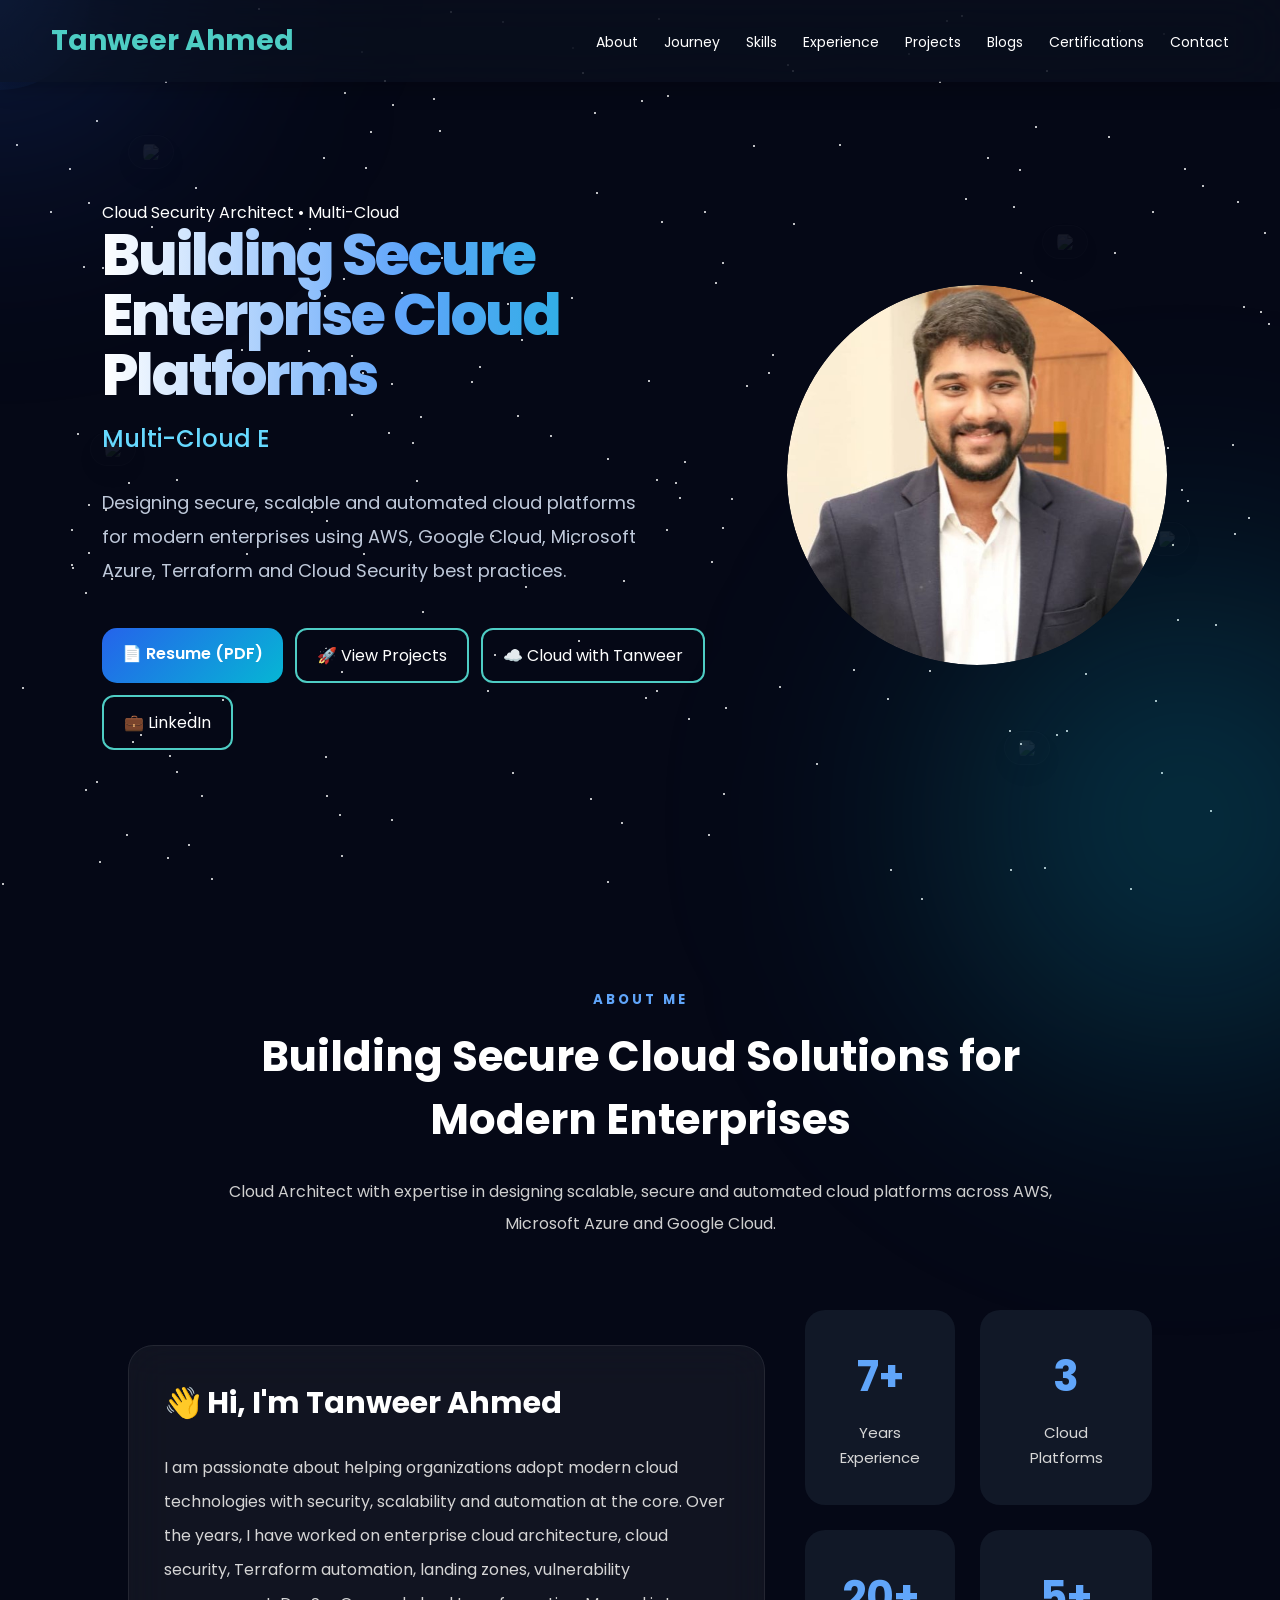
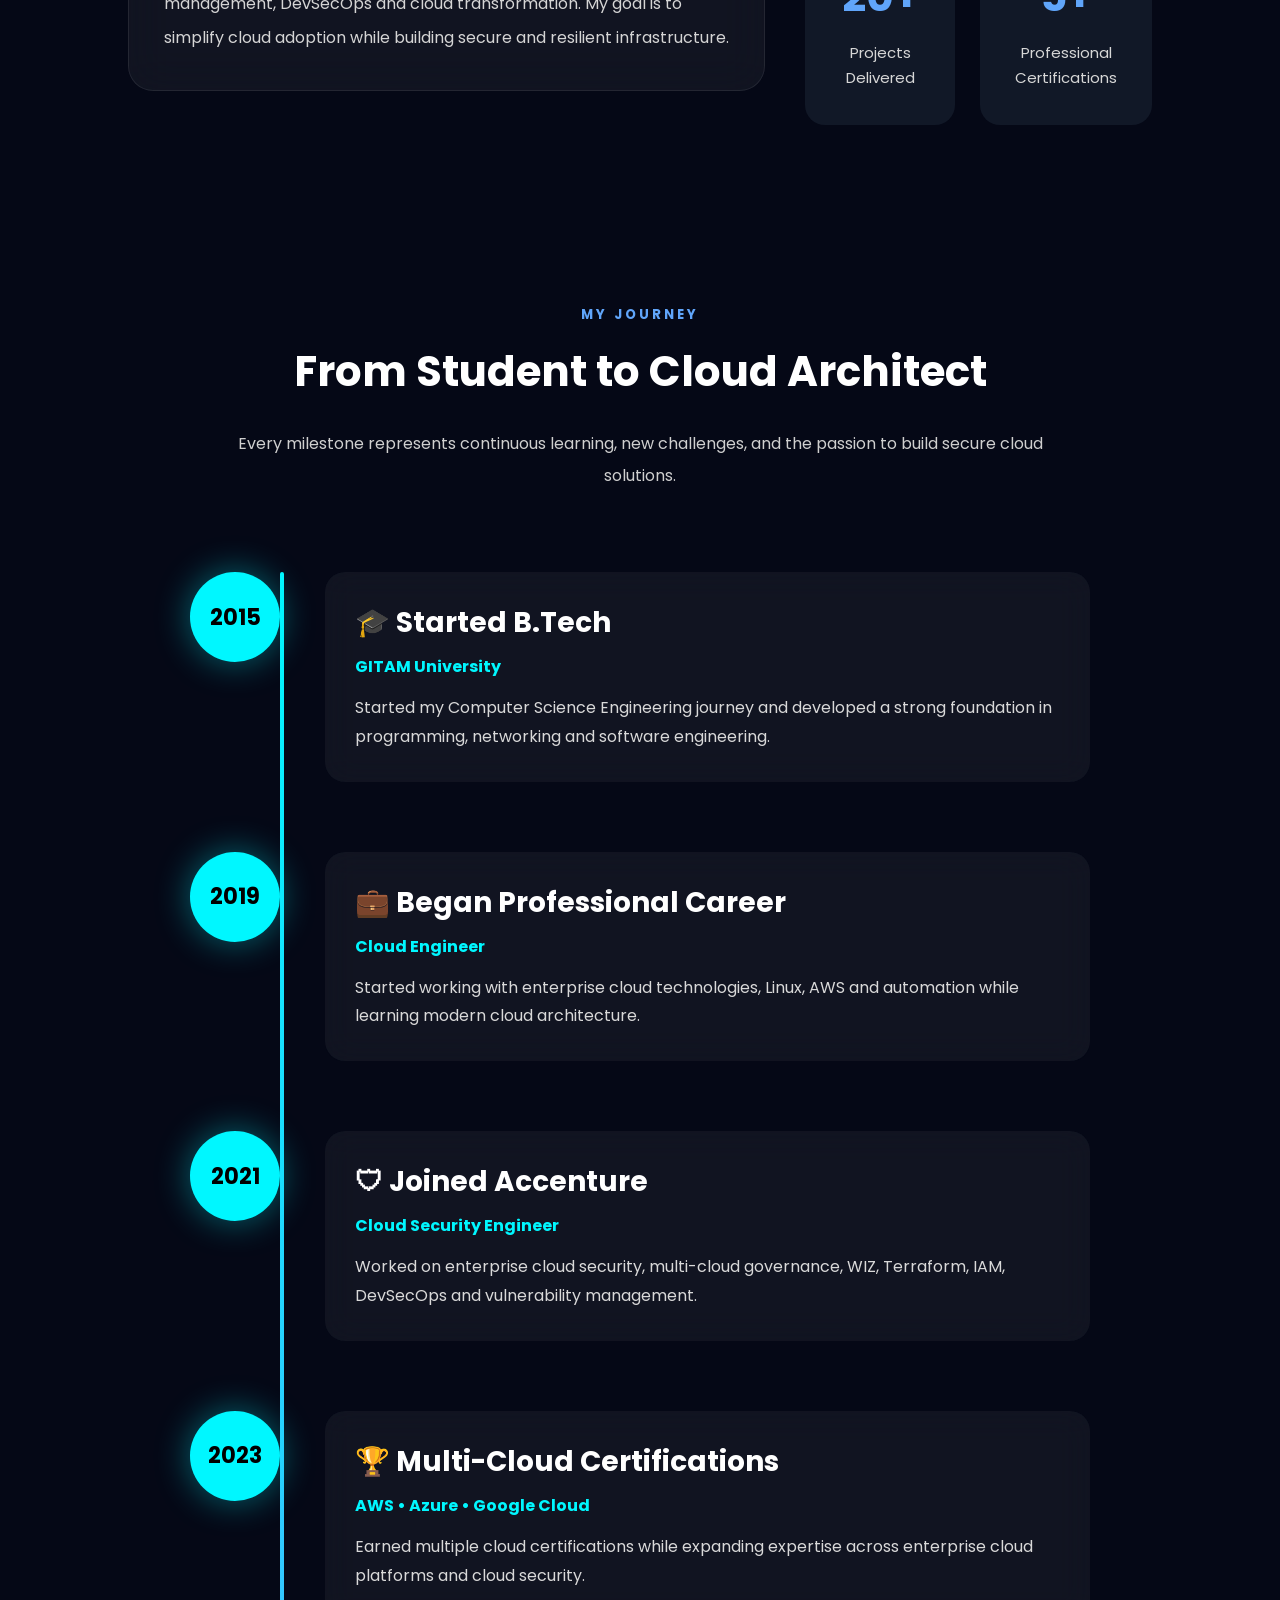
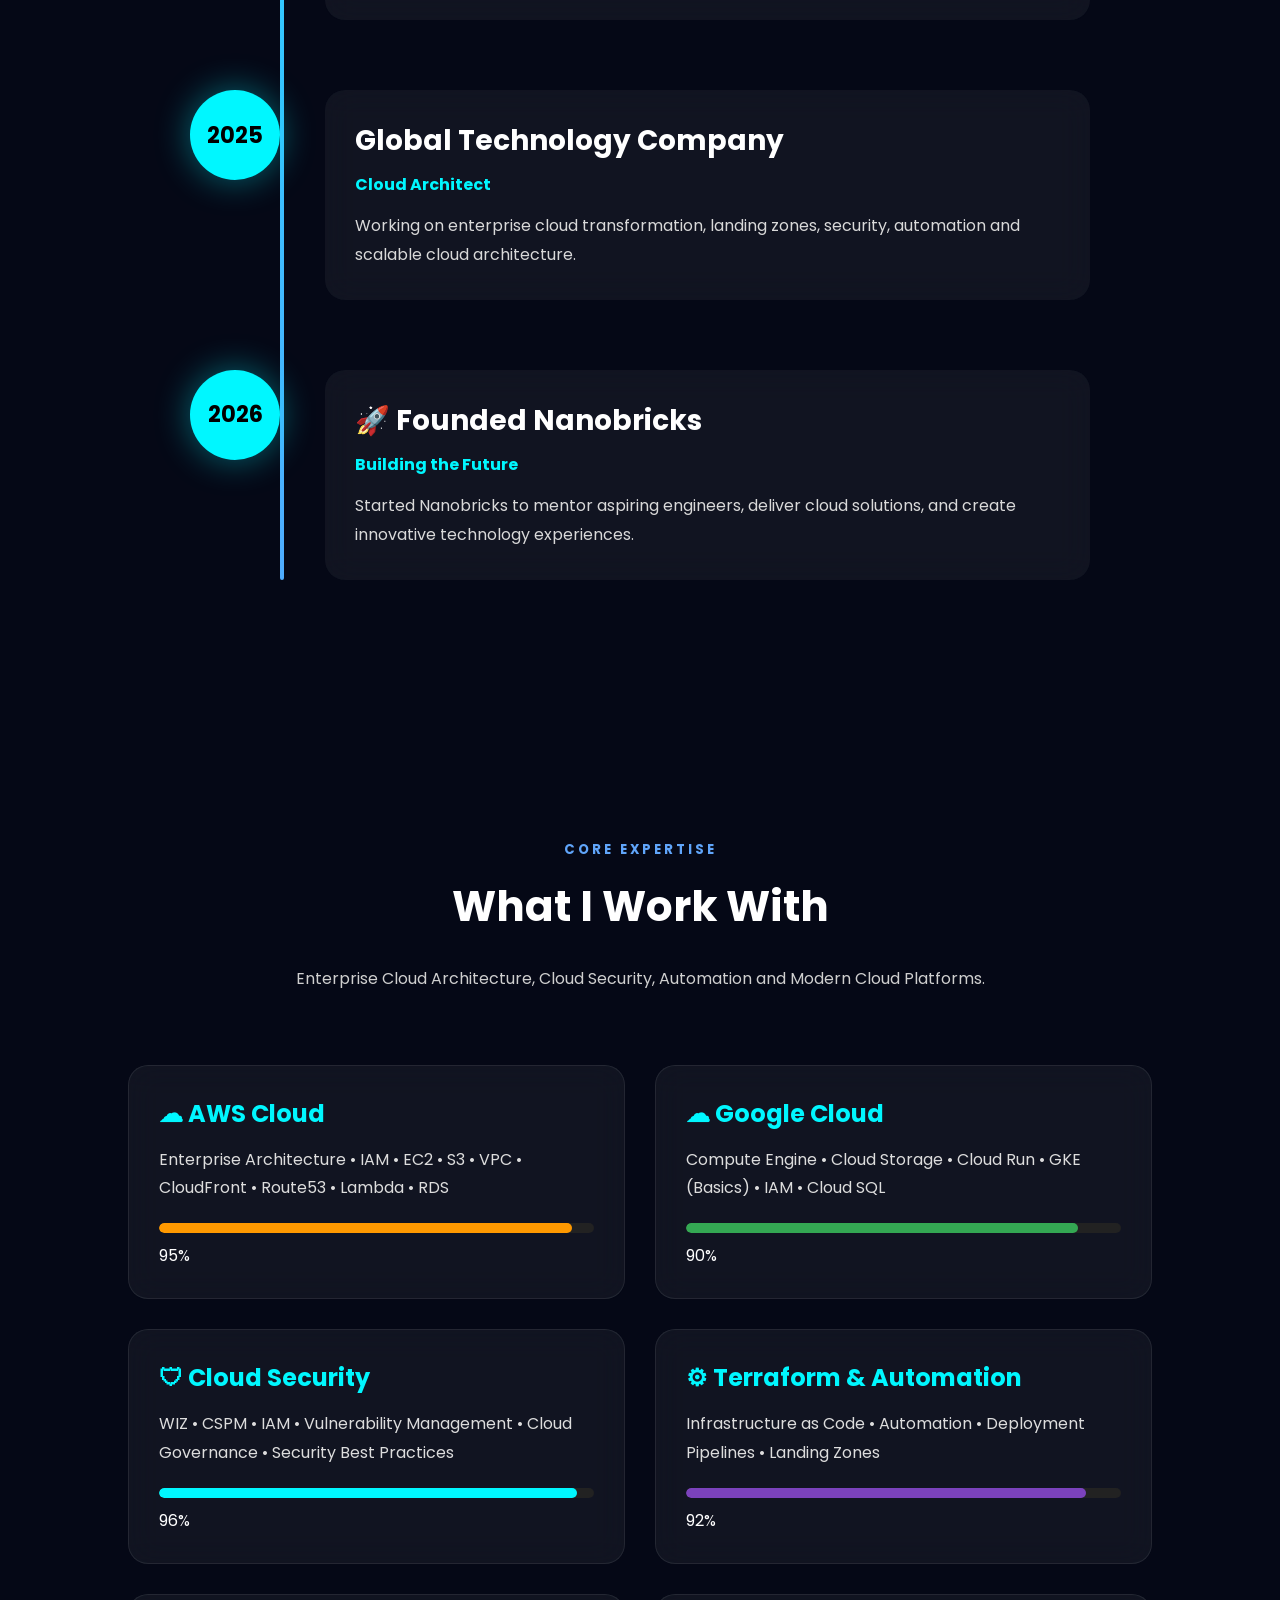
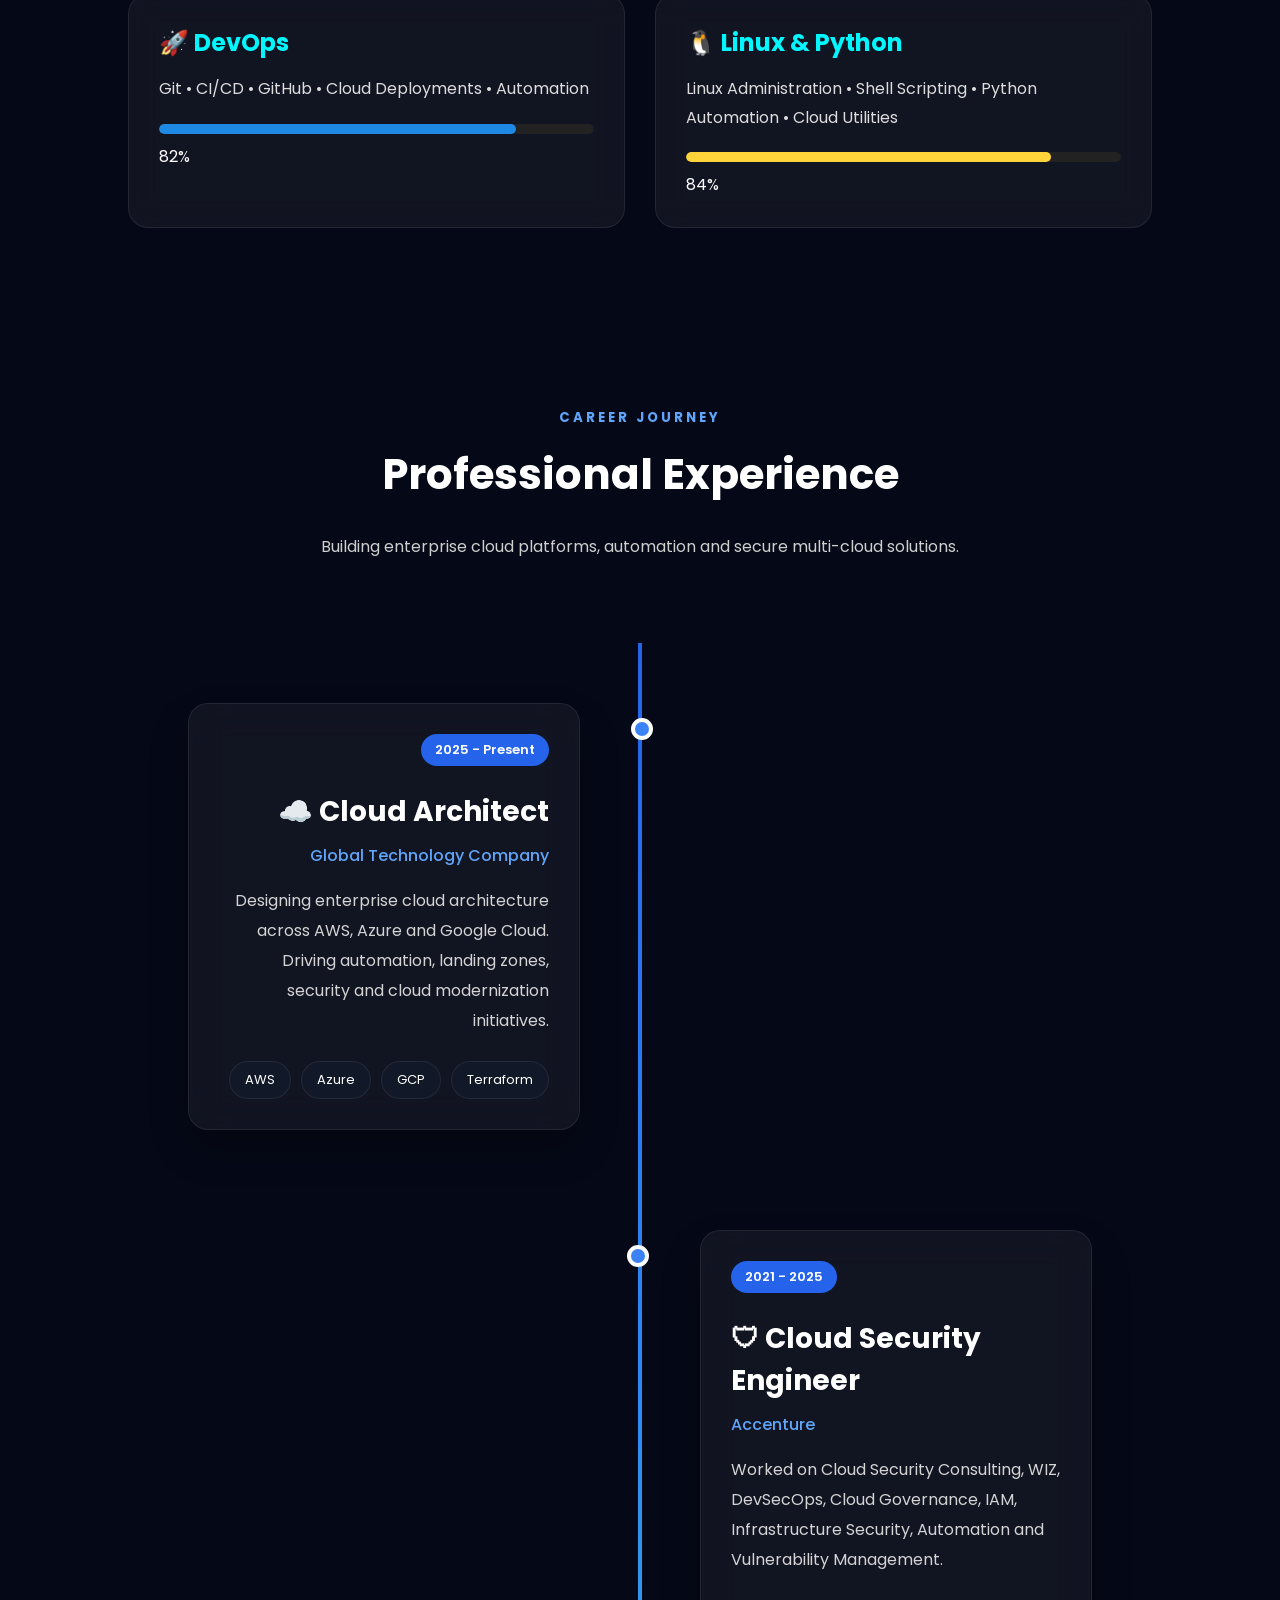
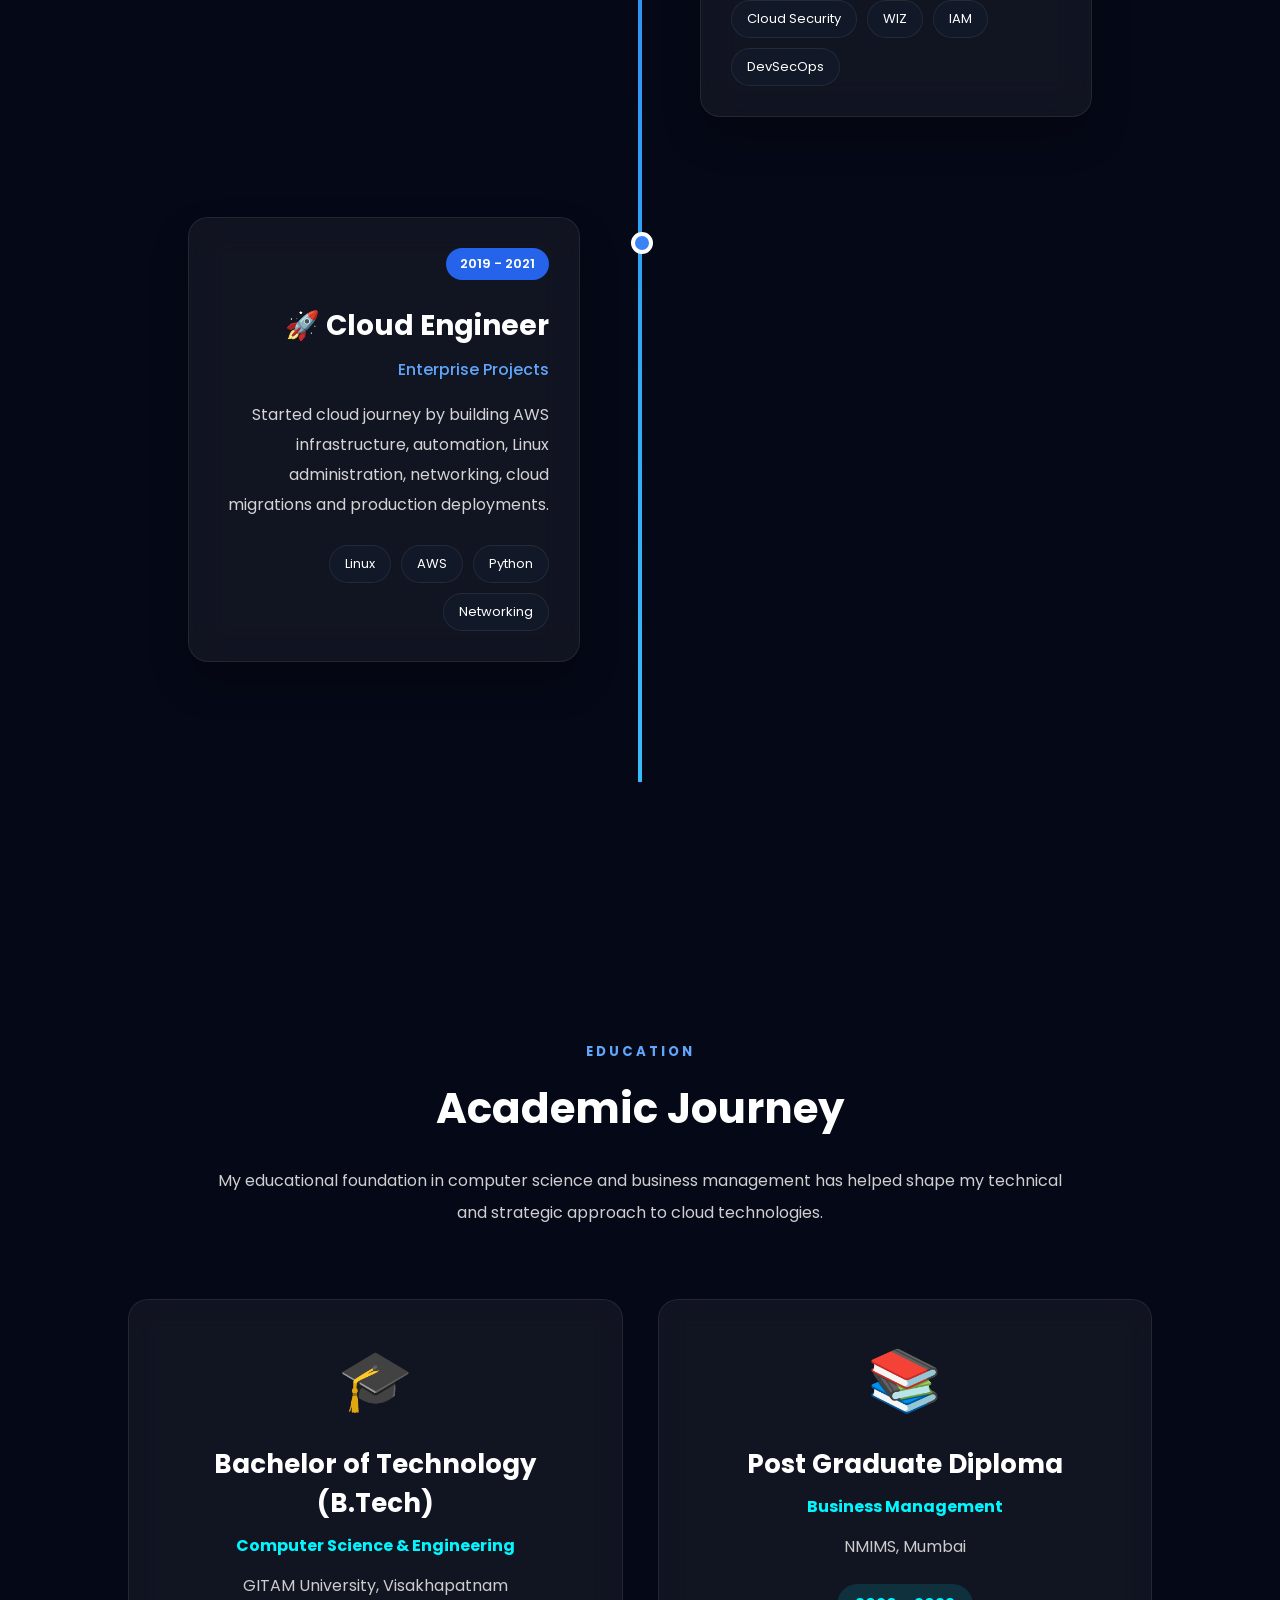
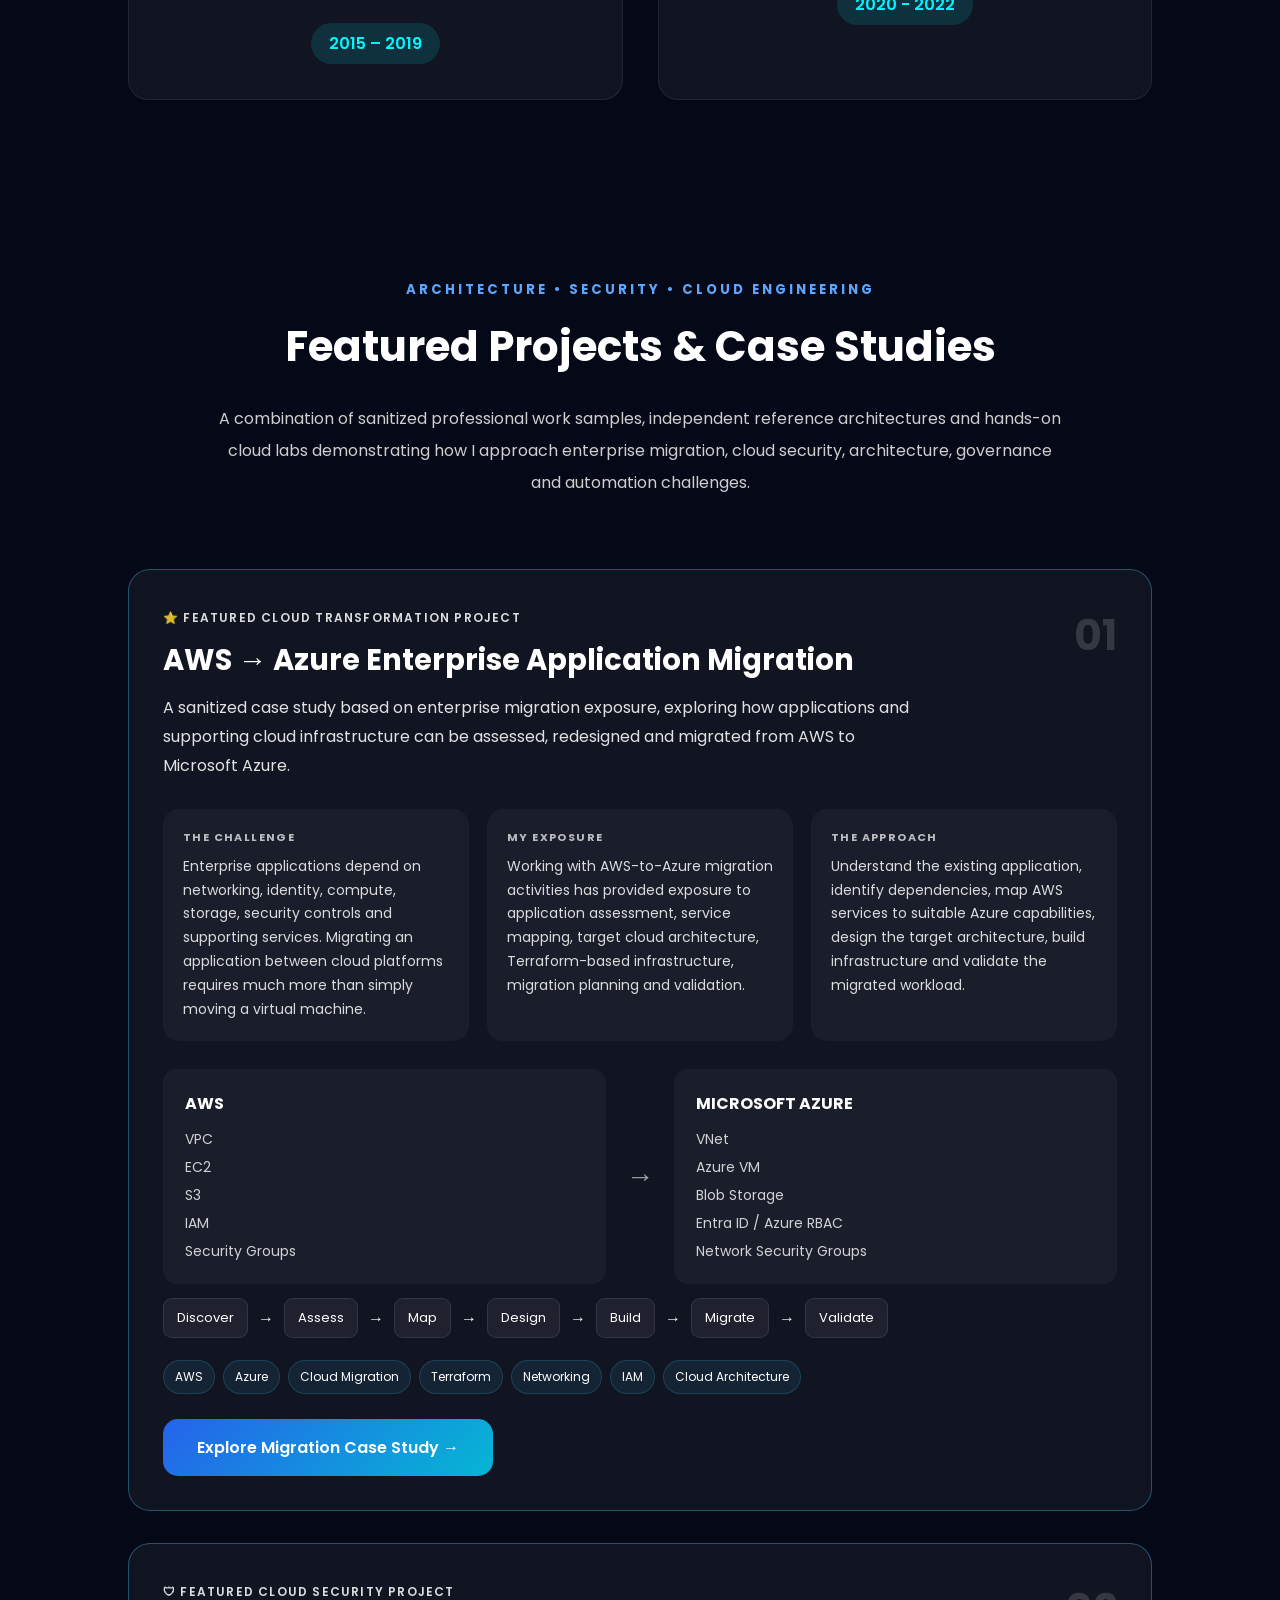
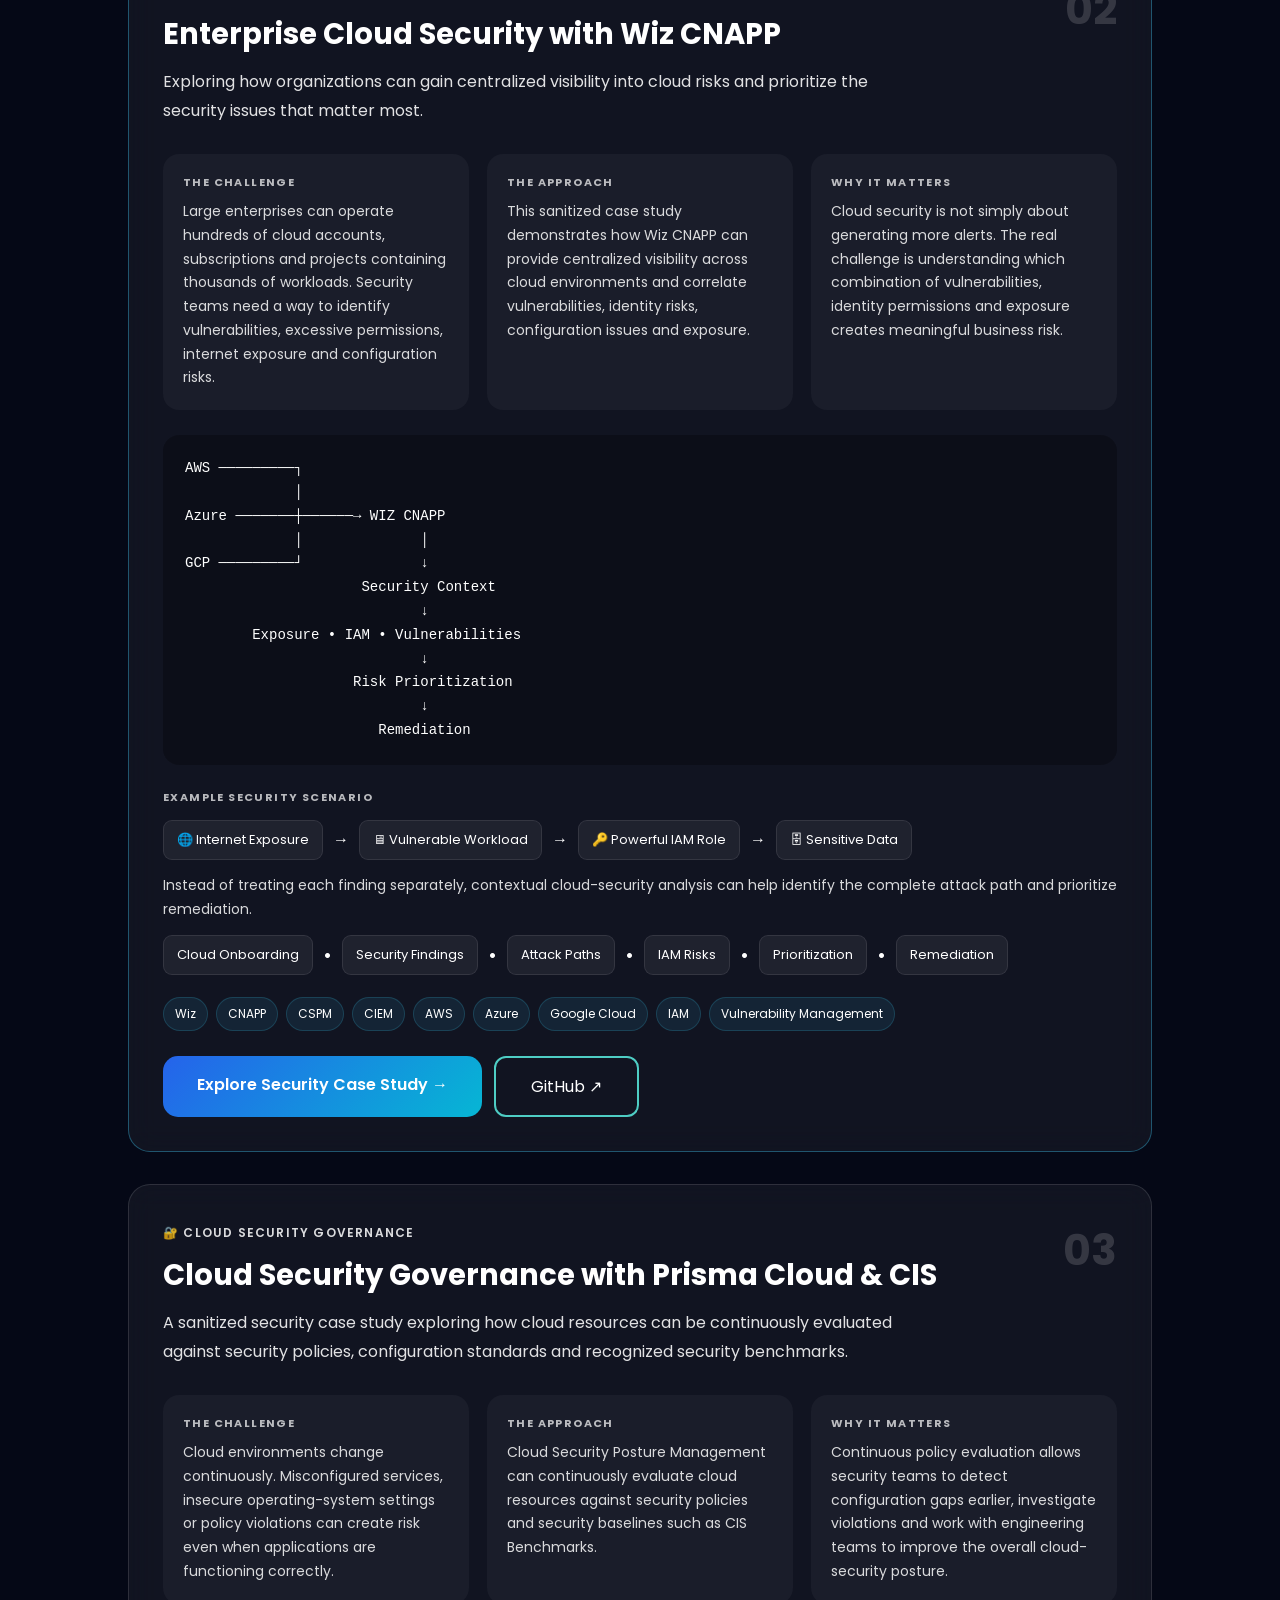
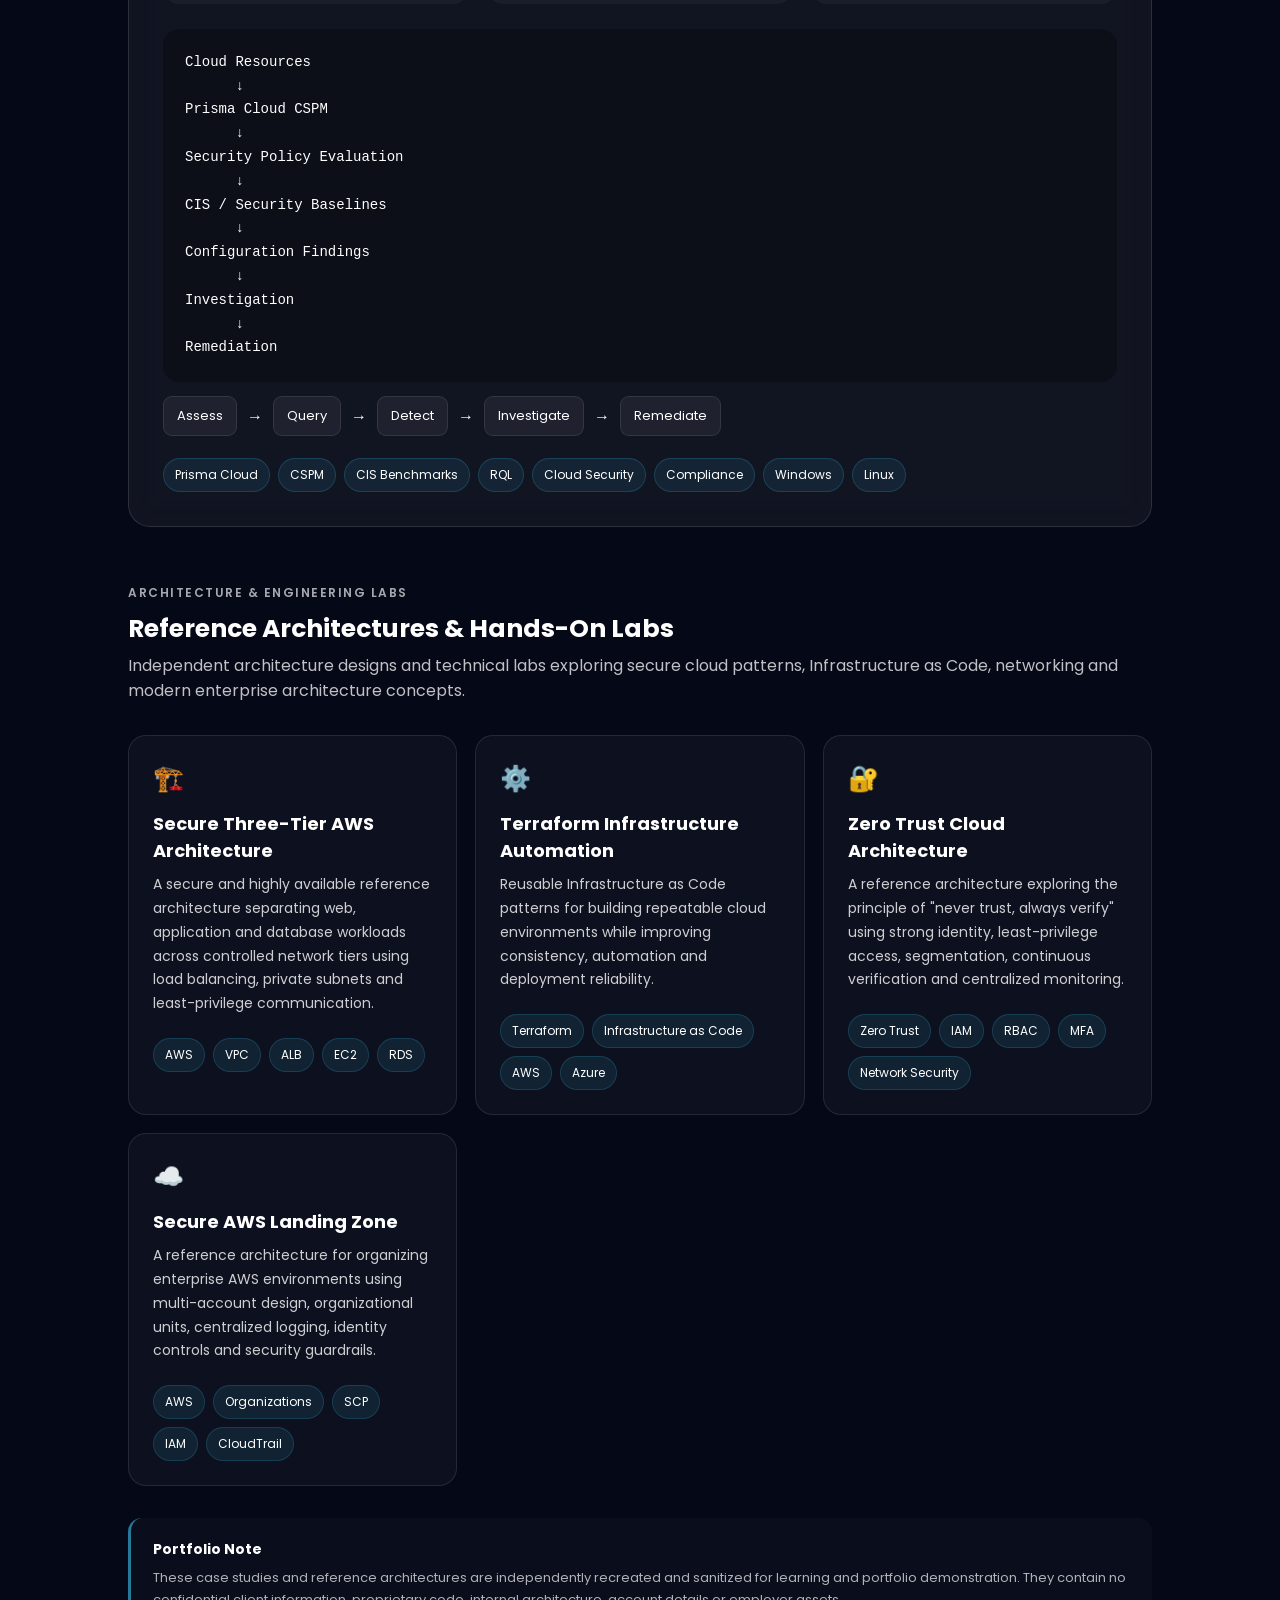
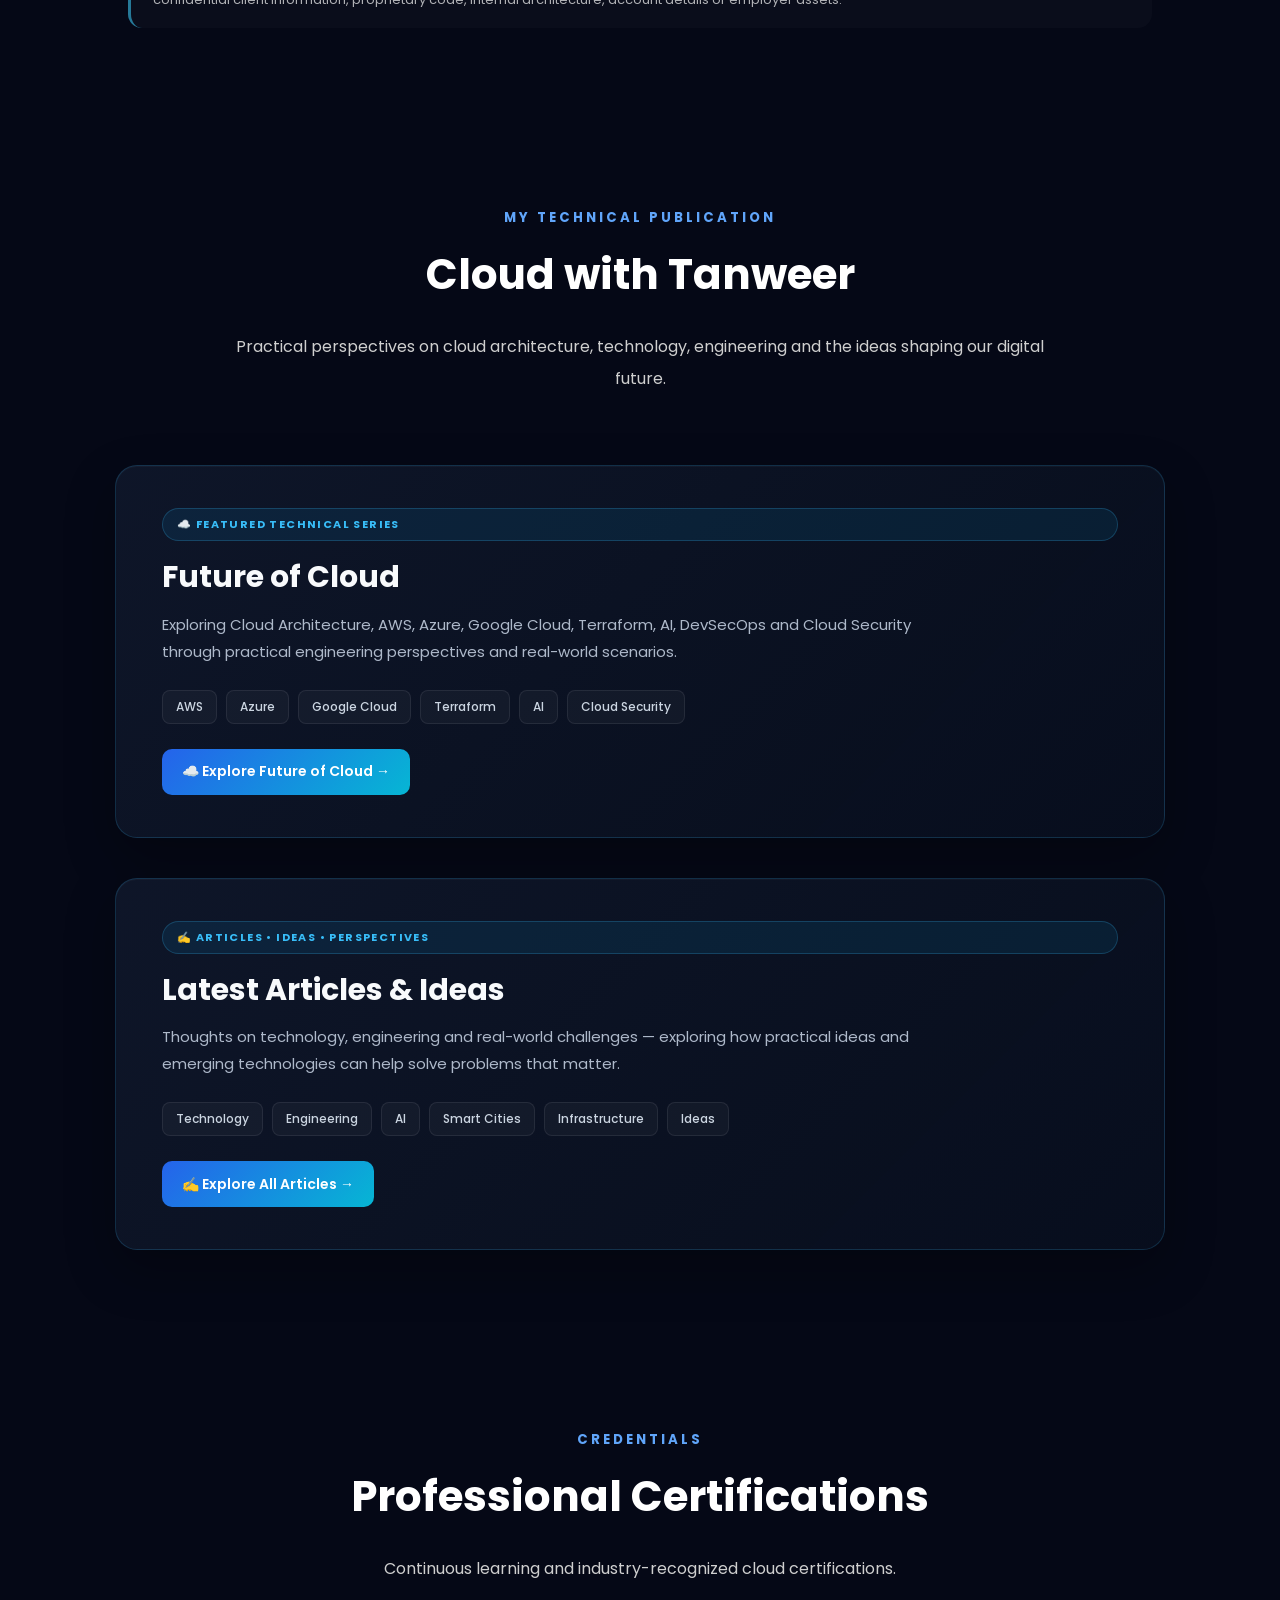
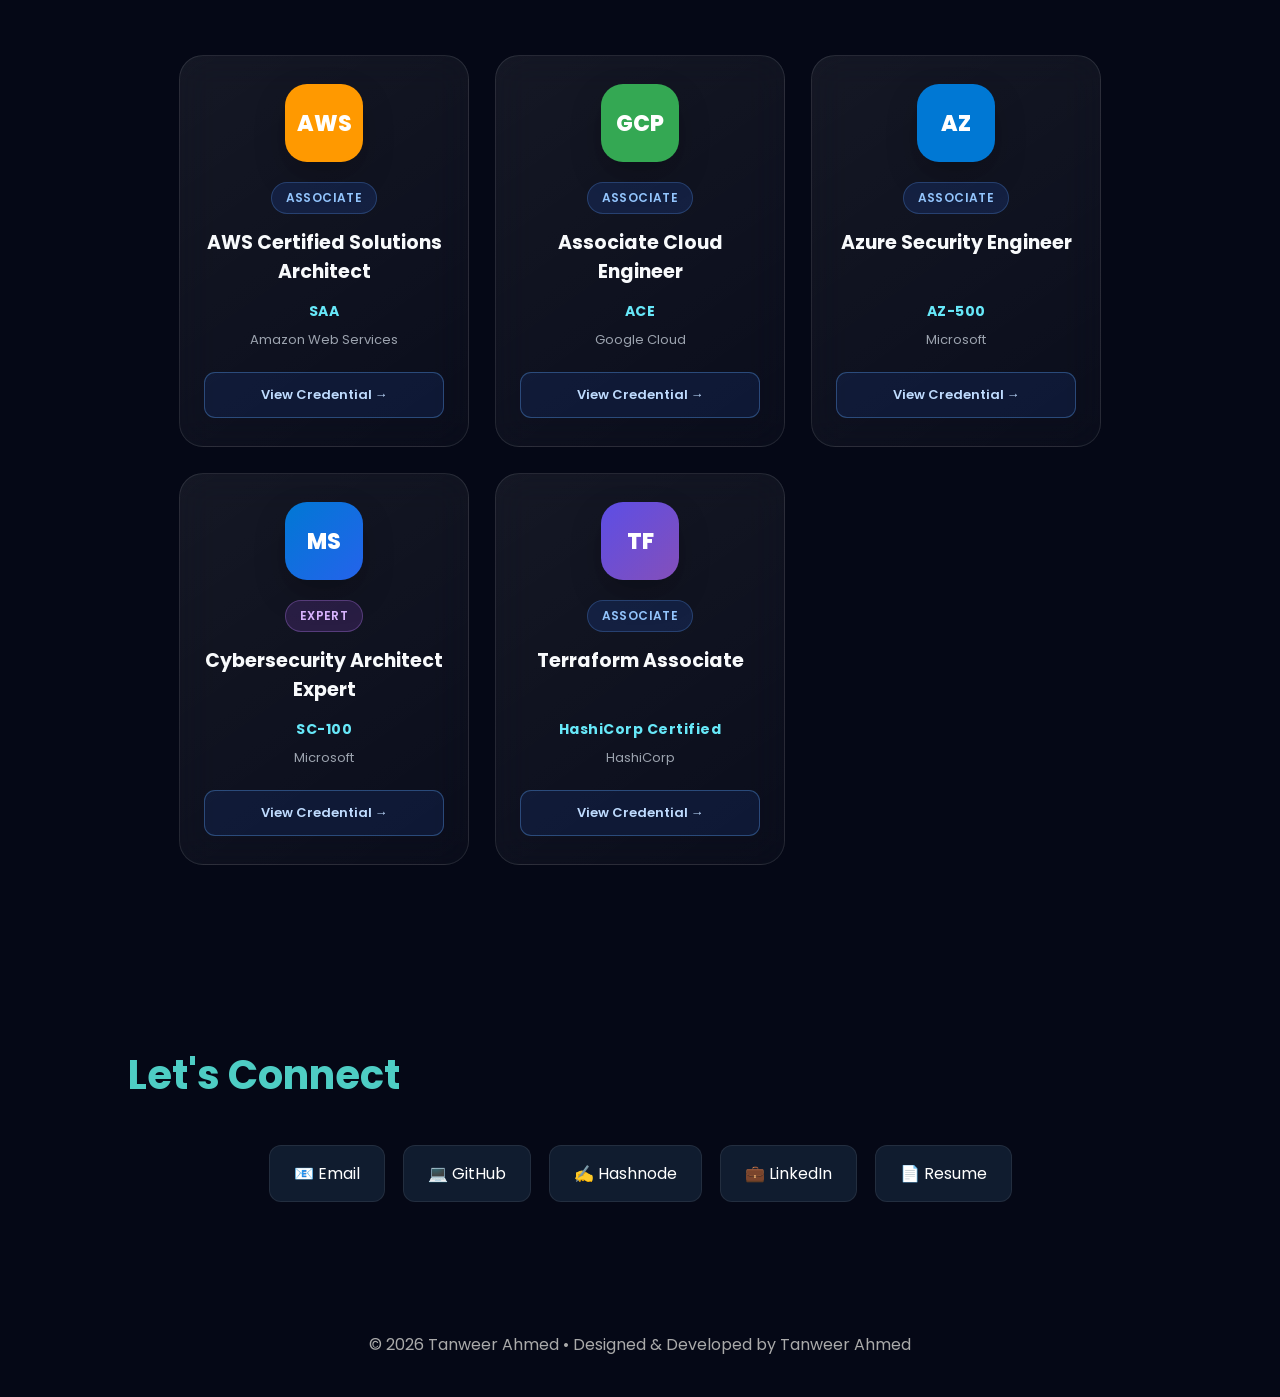
==== index.html @ 072afc38 "Revise project details and enhance descriptions Updated project descriptions and labels for clarity " ====
<!DOCTYPE html>
<html lang="en">

<head>
    <meta charset="UTF-8">
    <meta name="viewport" content="width=device-width, initial-scale=1.0">

    <title>Tanweer Ahmed | Cloud Architect | AWS | Google Cloud | Cloud Security</title>

    <meta name="description" content="Tanweer Ahmed is a Cloud Architect specializing in AWS, Google Cloud, Microsoft Azure, Cloud Security, Terraform, DevOps and Enterprise Cloud Transformation.">

    <!-- Open Graph -->
    <meta property="og:title" content="Tanweer Ahmed | Cloud Architect">
    <meta property="og:description" content="Cloud Architect specializing in AWS, Google Cloud, Cloud Security and Terraform.">
    <meta property="og:image" content="https://tanweerahmed.in/images/tanweer-ahmed-professional.jpg">
    <meta property="og:url" content="https://tanweerahmed.in/">
    <meta property="og:type" content="website">

    <meta property="og:image:alt" content="Tanweer Ahmed - Cloud Security Architect">
    <meta name="twitter:card" content="summary_large_image">
    <meta name="twitter:title" content="Tanweer Ahmed | Cloud Architect">
    <meta name="twitter:description" content="Cloud Architect specializing in AWS, Azure, Google Cloud, Cloud Security and Terraform.">
    <meta name="twitter:image" content="https://tanweerahmed.in/images/tanweer-ahmed-professional.jpg">
    
    <link rel="icon" type="image/jpeg" href="images/favicon.jpg?v=3">
    <link rel="apple-touch-icon" href="images/favicon.jpg?v=3">
    <link rel="stylesheet" href="style.css?v=6">
    <link rel="preconnect" href="https://fonts.googleapis.com">
    <link rel="preconnect" href="https://fonts.gstatic.com" crossorigin>
    <link href="https://fonts.googleapis.com/css2?family=Poppins:wght@300;400;500;600;700;800&display=swap" rel="stylesheet">

   <script type="application/ld+json">
{
  "@context": "https://schema.org",
  "@type": "ProfilePage",
  "url": "https://tanweerahmed.in/",
  "mainEntity": {
    "@type": "Person",
    "@id": "https://tanweerahmed.in/#person",
    "name": "Tanweer Ahmed",
    "alternateName": "Tanweer Ahmed Shaik",
    "url": "https://tanweerahmed.in/",
    "image": {
      "@type": "ImageObject",
      "url": "https://tanweerahmed.in/images/tanweer-ahmed-professional.jpg",
      "contentUrl": "https://tanweerahmed.in/images/tanweer-ahmed-professional.jpg",
      "caption": "Tanweer Ahmed - Cloud Security Architect"
    },
    "jobTitle": "Cloud Security Architect",
    "description": "Tanweer Ahmed is a Cloud Security and Cloud Architecture professional specializing in AWS, Microsoft Azure, Google Cloud, Terraform, DevSecOps and multi-cloud security.",
    "sameAs": [
      "https://www.linkedin.com/in/shaik-tanweer-ahmed/",
      "https://github.com/shaiktanweer5",
      "https://cloudwithtanweer.hashnode.dev/",
      "https://www.credly.com/users/shaiktanweer5"
    ],
    "knowsAbout": [
      "Cloud Architecture",
      "Cloud Security",
      "Amazon Web Services",
      "Microsoft Azure",
      "Google Cloud",
      "Terraform",
      "DevSecOps",
      "Multi-Cloud"
    ]
  }
}
</script>
</head>


<body>
<div id="stars"></div>
<div id="cursor-glow"></div>
    <!-- Navigation -->

    <nav>
        <div class="logo">  Tanweer Ahmed </div>

        <ul>
            <li><a href="#about">About</a></li>
            <li><a href="#journey">Journey</a></li>
            <li><a href="#skills">Skills</a></li>
            <li><a href="#experience">Experience</a></li>
            <li><a href="#projects">Projects</a></li>
            <li><a href="#blogs">Blogs</a></li>
            <li><a href="#certifications">Certifications</a></li>
            <li><a href="#contact">Contact</a></li>
        </ul>
    </nav>

<!-- =========================
HERO
========================= -->

<section class="hero">

    <!-- Floating Cloud Technologies -->

    <div class="floating-icons">

        <img src="images/aws.svg" class="icon aws">

        <img src="images/azure.svg" class="icon azure">

        <img src="images/gcp.svg" class="icon gcp">

        <img src="images/terraform.svg" class="icon terraform">

        <img src="images/python.svg" class="icon python">

        <img src="images/linux.svg" class="icon linux">

    </div>

    <!-- Left Side -->

    <div class="hero-left">

        <span class="hero-tag">Cloud Security Architect • Multi-Cloud</span>

        <h1>

            Building Secure<br>

            <span>Enterprise Cloud Platforms</span>

        </h1>

        <h2>

            <span id="typing"></span>

        </h2>

       <p>Designing secure, scalable and automated cloud platforms for modern enterprises using AWS, Google Cloud, Microsoft Azure, Terraform and Cloud Security best practices.</p>

      <div class="hero-buttons">

    <a class="primary" href="resume.pdf" target="_blank">📄 Resume (PDF)</a>
    <a class="secondary" href="#projects">  🚀 View Projects </a>
    <a class="secondary" href="https://cloudwithtanweer.hashnode.dev/" target="_blank" rel="noopener noreferrer">☁️ Cloud with Tanweer</a>
    <a class="secondary"href="https://www.linkedin.com/in/shaik-tanweer-ahmed/"target="_blank"rel="noopener noreferrer"> 💼 LinkedIn</a>

</div>
        </div>
<!-- Right Side -->

<div class="hero-right">

    <div class="profile-circle">
       <img
    src="images/tanweer-ahmed-professional.jpg"
    alt="Tanweer Ahmed, Cloud Security Architect"
    title="Tanweer Ahmed - Cloud Security Architect"
    class="profile-photo"
    width="800"
    height="800"
    loading="eager"
    fetchpriority="high">
    </div>
</div>

       
</section>
    <!-- About -->

 <section id="about">
<div class="section-heading">
<h5>ABOUT ME</h5>
<h2>Building Secure Cloud Solutions for Modern Enterprises</h2>

    <p class="subtitle">
Cloud Architect with expertise in designing scalable,
secure and automated cloud platforms across AWS,
Microsoft Azure and Google Cloud.
</p>

</div>

<div class="about-grid">

<div class="about-left">

<div class="glass-card">

<h3>👋 Hi, I'm Tanweer Ahmed</h3>

<p>

I am passionate about helping organizations adopt
modern cloud technologies with security, scalability
and automation at the core.

Over the years, I have worked on enterprise cloud
architecture, cloud security, Terraform automation,
landing zones, vulnerability management,
DevSecOps and cloud transformation.

My goal is to simplify cloud adoption while building
secure and resilient infrastructure.

</p>

</div>

</div>

<div class="about-right">

<div class="mini-card">

<h2 id="expCounter">7+</h2>

<span>Years Experience</span>

</div>

<div class="mini-card">

<h2>3</h2>

<span>Cloud Platforms</span>

</div>

<div class="mini-card">

<h2>20+</h2>

<span>Projects Delivered</span>

</div>

<div class="mini-card">

<h2>5+</h2>

<span>Professional Certifications</span>

</div>

</div>

</div>

</section>

    <!-- =====================================
MY JOURNEY
====================================== -->

<section id="journey">

<div class="section-heading">

<h5>MY JOURNEY</h5>

<h2>From Student to Cloud Architect</h2>

<p class="subtitle">

Every milestone represents continuous learning, new challenges,
and the passion to build secure cloud solutions.

</p>

</div>

<div class="journey">

<div class="journey-item">

<div class="journey-year">2015</div>

<div class="journey-content">

<h3>🎓 Started B.Tech</h3>

<h4>GITAM University</h4>

<p>

Started my Computer Science Engineering journey and developed a
strong foundation in programming, networking and software engineering.

</p>

</div>

</div>

<div class="journey-item">

<div class="journey-year">2019</div>

<div class="journey-content">

<h3>💼 Began Professional Career</h3>

<h4>Cloud Engineer</h4>

<p>

Started working with enterprise cloud technologies,
Linux, AWS and automation while learning modern cloud architecture.

</p>

</div>

</div>

<div class="journey-item">

<div class="journey-year">2021</div>

<div class="journey-content">

<h3>🛡 Joined Accenture</h3>

<h4>Cloud Security Engineer</h4>

<p>

Worked on enterprise cloud security,
multi-cloud governance,
WIZ,
Terraform,
IAM,
DevSecOps
and vulnerability management.

</p>

</div>

</div>

<div class="journey-item">

<div class="journey-year">2023</div>

<div class="journey-content">

<h3>🏆 Multi-Cloud Certifications</h3>

<h4>AWS • Azure • Google Cloud</h4>

<p>

Earned multiple cloud certifications while expanding expertise
across enterprise cloud platforms and cloud security.

</p>

</div>

</div>

<div class="journey-item">

<div class="journey-year">2025</div>

<div class="journey-content">

<h3> Global Technology Company</h3>

<h4>Cloud Architect</h4>

<p>

Working on enterprise cloud transformation,
landing zones,
security,
automation
and scalable cloud architecture.

</p>

</div>

</div>

<div class="journey-item">

<div class="journey-year">2026</div>

<div class="journey-content">

<h3>🚀 Founded Nanobricks</h3>

<h4>Building the Future</h4>

<p>

Started Nanobricks to mentor aspiring engineers,
deliver cloud solutions,
and create innovative technology experiences.

</p>

</div>

</div>

</div>

</section>

      <!-- =========================
CORE EXPERTISE
========================= -->

<section id="skills">

<div class="section-heading">

<h5>CORE EXPERTISE</h5>

<h2>What I Work With</h2>

<p class="subtitle">

Enterprise Cloud Architecture, Cloud Security, Automation and
Modern Cloud Platforms.

</p>

</div>

<div class="expertise-grid">

<div class="expert-card">

<h3>☁ AWS Cloud</h3>

<p>

Enterprise Architecture • IAM • EC2 • S3 • VPC • CloudFront
• Route53 • Lambda • RDS

</p>

<div class="progress">

<div class="progress-bar aws-progress"></div>

</div>

<span>95%</span>

</div>

<div class="expert-card">

<h3>☁ Google Cloud</h3>

<p>

Compute Engine • Cloud Storage • Cloud Run • GKE (Basics)
• IAM • Cloud SQL

</p>

<div class="progress">

<div class="progress-bar gcp-progress"></div>

</div>

<span>90%</span>

</div>

<div class="expert-card">

<h3>🛡 Cloud Security</h3>

<p>

WIZ • CSPM • IAM • Vulnerability Management • Cloud Governance
• Security Best Practices

</p>

<div class="progress">

<div class="progress-bar security-progress"></div>

</div>

<span>96%</span>

</div>

<div class="expert-card">

<h3>⚙ Terraform & Automation</h3>

<p>

Infrastructure as Code • Automation • Deployment Pipelines
• Landing Zones

</p>

<div class="progress">

<div class="progress-bar terraform-progress"></div>

</div>

<span>92%</span>

</div>

<div class="expert-card">

<h3>🚀 DevOps</h3>

<p>

Git • CI/CD • GitHub • Cloud Deployments • Automation

</p>

<div class="progress">

<div class="progress-bar devops-progress"></div>

</div>

<span>82%</span>

</div>

<div class="expert-card">

<h3>🐧 Linux & Python</h3>

<p>

Linux Administration • Shell Scripting • Python Automation
• Cloud Utilities

</p>

<div class="progress">

<div class="progress-bar linux-progress"></div>

</div>

<span>84%</span>

</div>

</div>

</section>
<!-- =========================
EXPERIENCE
========================= -->

<section id="experience">

<div class="section-heading">

<h5>CAREER JOURNEY</h5>

<h2>Professional Experience</h2>

<p class="subtitle">

Building enterprise cloud platforms, automation and secure
multi-cloud solutions.

</p>

</div>

<div class="timeline">

<div class="timeline-line"></div>

<div class="timeline-item left">

<div class="timeline-dot"></div>

<div class="timeline-card">

<span class="year">2025 - Present</span>

<h3>☁️ Cloud Architect</h3>

<h4>Global Technology Company</h4>

<p>

Designing enterprise cloud architecture across AWS,
Azure and Google Cloud.

Driving automation, landing zones,
security and cloud modernization initiatives.

</p>

<div class="tags">

<span>AWS</span>

<span>Azure</span>

<span>GCP</span>

<span>Terraform</span>

</div>

</div>

</div>

<div class="timeline-item right">

<div class="timeline-dot"></div>

<div class="timeline-card">

<span class="year">2021 - 2025</span>

<h3>🛡 Cloud Security Engineer</h3>

<h4>Accenture</h4>

<p>

Worked on Cloud Security Consulting,
WIZ, DevSecOps,
Cloud Governance,
IAM,
Infrastructure Security,
Automation
and Vulnerability Management.

</p>

<div class="tags">

<span>Cloud Security</span>

<span>WIZ</span>

<span>IAM</span>

<span>DevSecOps</span>

</div>

</div>

</div>

<div class="timeline-item left">

<div class="timeline-dot"></div>

<div class="timeline-card">

<span class="year">2019 - 2021</span>

<h3>🚀 Cloud Engineer</h3>

<h4>Enterprise Projects</h4>

<p>

Started cloud journey by building
AWS infrastructure,
automation,
Linux administration,
networking,
cloud migrations
and production deployments.

</p>

<div class="tags">

<span>Linux</span>

<span>AWS</span>

<span>Python</span>

<span>Networking</span>

</div>

</div>

</div>

</div>

</section>

    <!-- =========================
EDUCATION
========================= -->

<section id="education">

<div class="section-heading">

<h5>EDUCATION</h5>

<h2>Academic Journey</h2>

<p class="subtitle">

My educational foundation in computer science and business management has helped shape my technical and strategic approach to cloud technologies.

</p>

</div>

<div class="education-grid">

<div class="education-card">

<div class="edu-icon">🎓</div>

<h3>Bachelor of Technology (B.Tech)</h3>

<h4>Computer Science & Engineering</h4>

<p>

GITAM University, Visakhapatnam

</p>

<span>2015 – 2019</span>

</div>

<div class="education-card">

<div class="edu-icon">📚</div>

<h3>Post Graduate Diploma</h3>

<h4>Business Management</h4>

<p>

NMIMS, Mumbai

</p>

<span>2020 - 2022</span>

</div>

</div>

</section>

    <!-- =========================
FEATURED PROJECTS & CASE STUDIES
========================= -->

<section id="projects">

    <div class="section-heading">

        <h5>ARCHITECTURE • SECURITY • CLOUD ENGINEERING</h5>

        <h2>Featured Projects & Case Studies</h2>

        <p class="subtitle">
            A combination of sanitized professional work samples,
            independent reference architectures and hands-on cloud labs
            demonstrating how I approach enterprise migration, cloud security,
            architecture, governance and automation challenges.
        </p>

    </div>


    <div class="featured-projects">


        <!-- =====================================================
        PROJECT 01 - AWS TO AZURE MIGRATION
        ====================================================== -->

        <article class="case-study-card featured-case">

            <div class="case-study-top">

                <div>

                    <span class="project-label">
                        ⭐ FEATURED CLOUD TRANSFORMATION PROJECT
                    </span>

                    <h3>
                        AWS → Azure Enterprise Application Migration
                    </h3>

                    <p class="project-intro">
                        A sanitized case study based on enterprise migration exposure,
                        exploring how applications and supporting cloud infrastructure
                        can be assessed, redesigned and migrated from AWS to Microsoft Azure.
                    </p>

                </div>


                <div class="project-number">
                    01
                </div>

            </div>


            <!-- PROJECT STORY -->

            <div class="project-story">


                <div class="story-block">

                    <span class="story-title">
                        THE CHALLENGE
                    </span>

                    <p>
                        Enterprise applications depend on networking, identity,
                        compute, storage, security controls and supporting services.
                        Migrating an application between cloud platforms requires
                        much more than simply moving a virtual machine.
                    </p>

                </div>


                <div class="story-block">

                    <span class="story-title">
                        MY EXPOSURE
                    </span>

                    <p>
                        Working with AWS-to-Azure migration activities has provided
                        exposure to application assessment, service mapping,
                        target cloud architecture, Terraform-based infrastructure,
                        migration planning and validation.
                    </p>

                </div>


                <div class="story-block">

                    <span class="story-title">
                        THE APPROACH
                    </span>

                    <p>
                        Understand the existing application, identify dependencies,
                        map AWS services to suitable Azure capabilities, design the
                        target architecture, build infrastructure and validate
                        the migrated workload.
                    </p>

                </div>

            </div>


            <!-- SERVICE MAPPING -->

            <div class="migration-map">

                <div>

                    <strong>AWS</strong>

                    <span>VPC</span>
                    <span>EC2</span>
                    <span>S3</span>
                    <span>IAM</span>
                    <span>Security Groups</span>

                </div>


                <div class="migration-arrow">
                    →
                </div>


                <div>

                    <strong>MICROSOFT AZURE</strong>

                    <span>VNet</span>
                    <span>Azure VM</span>
                    <span>Blob Storage</span>
                    <span>Entra ID / Azure RBAC</span>
                    <span>Network Security Groups</span>

                </div>

            </div>


            <!-- MIGRATION PROCESS -->

            <div class="project-process">

                <span>Discover</span>

                <b>→</b>

                <span>Assess</span>

                <b>→</b>

                <span>Map</span>

                <b>→</b>

                <span>Design</span>

                <b>→</b>

                <span>Build</span>

                <b>→</b>

                <span>Migrate</span>

                <b>→</b>

                <span>Validate</span>

            </div>


            <!-- TAGS -->

            <div class="project-tags">

                <span>AWS</span>
                <span>Azure</span>
                <span>Cloud Migration</span>
                <span>Terraform</span>
                <span>Networking</span>
                <span>IAM</span>
                <span>Cloud Architecture</span>

            </div>


            <div class="project-actions">

                <a href="projects/aws-to-azure-migration.html"
                   class="primary project-btn">

                    Explore Migration Case Study →

                </a>

            </div>

        </article>



        <!-- =====================================================
        PROJECT 02 - WIZ CNAPP
        ====================================================== -->

        <article class="case-study-card featured-case">

            <div class="case-study-top">

                <div>

                    <span class="project-label">
                        🛡 FEATURED CLOUD SECURITY PROJECT
                    </span>

                    <h3>
                        Enterprise Cloud Security with Wiz CNAPP
                    </h3>

                    <p class="project-intro">
                        Exploring how organizations can gain centralized
                        visibility into cloud risks and prioritize the
                        security issues that matter most.
                    </p>

                </div>


                <div class="project-number">
                    02
                </div>

            </div>


            <!-- PROJECT STORY -->

            <div class="project-story">


                <div class="story-block">

                    <span class="story-title">
                        THE CHALLENGE
                    </span>

                    <p>
                        Large enterprises can operate hundreds of cloud accounts,
                        subscriptions and projects containing thousands of workloads.
                        Security teams need a way to identify vulnerabilities,
                        excessive permissions, internet exposure and configuration risks.
                    </p>

                </div>


                <div class="story-block">

                    <span class="story-title">
                        THE APPROACH
                    </span>

                    <p>
                        This sanitized case study demonstrates how Wiz CNAPP can
                        provide centralized visibility across cloud environments
                        and correlate vulnerabilities, identity risks,
                        configuration issues and exposure.
                    </p>

                </div>


                <div class="story-block">

                    <span class="story-title">
                        WHY IT MATTERS
                    </span>

                    <p>
                        Cloud security is not simply about generating more alerts.
                        The real challenge is understanding which combination of
                        vulnerabilities, identity permissions and exposure creates
                        meaningful business risk.
                    </p>

                </div>

            </div>


            <!-- WIZ ARCHITECTURE -->

            <div class="architecture-preview">

<pre>
AWS ─────────┐
             │
Azure ───────┼──────→ WIZ CNAPP
             │              │
GCP ─────────┘              ↓
                     Security Context
                            ↓
        Exposure • IAM • Vulnerabilities
                            ↓
                    Risk Prioritization
                            ↓
                       Remediation
</pre>

            </div>


            <!-- EXAMPLE ATTACK PATH -->

            <div class="project-scenario">

                <span class="story-title">
                    EXAMPLE SECURITY SCENARIO
                </span>


                <div class="scenario-flow">

                    <span>🌐 Internet Exposure</span>

                    <b>→</b>

                    <span>🖥 Vulnerable Workload</span>

                    <b>→</b>

                    <span>🔑 Powerful IAM Role</span>

                    <b>→</b>

                    <span>🗄 Sensitive Data</span>

                </div>


                <p>
                    Instead of treating each finding separately,
                    contextual cloud-security analysis can help identify
                    the complete attack path and prioritize remediation.
                </p>

            </div>


            <!-- WORKFLOW -->

            <div class="project-process">

                <span>Cloud Onboarding</span>

                <b>•</b>

                <span>Security Findings</span>

                <b>•</b>

                <span>Attack Paths</span>

                <b>•</b>

                <span>IAM Risks</span>

                <b>•</b>

                <span>Prioritization</span>

                <b>•</b>

                <span>Remediation</span>

            </div>


            <div class="project-tags">

                <span>Wiz</span>
                <span>CNAPP</span>
                <span>CSPM</span>
                <span>CIEM</span>
                <span>AWS</span>
                <span>Azure</span>
                <span>Google Cloud</span>
                <span>IAM</span>
                <span>Vulnerability Management</span>

            </div>


            <div class="project-actions">

                <a href="projects/wiz-cnapp.html"
                   class="primary project-btn">

                    Explore Security Case Study →

                </a>


                <a href="https://github.com/shaiktanweer5"
                   target="_blank"
                   rel="noopener noreferrer"
                   class="secondary project-btn">

                    GitHub ↗

                </a>

            </div>

        </article>



        <!-- =====================================================
        PROJECT 03 - PRISMA CLOUD + CIS
        ====================================================== -->

        <article class="case-study-card">

            <div class="case-study-top">

                <div>

                    <span class="project-label">
                        🔐 CLOUD SECURITY GOVERNANCE
                    </span>

                    <h3>
                        Cloud Security Governance with Prisma Cloud & CIS
                    </h3>


                    <p class="project-intro">
                        A sanitized security case study exploring how
                        cloud resources can be continuously evaluated
                        against security policies, configuration standards
                        and recognized security benchmarks.
                    </p>

                </div>


                <div class="project-number">
                    03
                </div>

            </div>



            <div class="project-story">


                <div class="story-block">

                    <span class="story-title">
                        THE CHALLENGE
                    </span>

                    <p>
                        Cloud environments change continuously.
                        Misconfigured services, insecure operating-system
                        settings or policy violations can create risk even
                        when applications are functioning correctly.
                    </p>

                </div>


                <div class="story-block">

                    <span class="story-title">
                        THE APPROACH
                    </span>

                    <p>
                        Cloud Security Posture Management can continuously
                        evaluate cloud resources against security policies
                        and security baselines such as CIS Benchmarks.
                    </p>

                </div>


                <div class="story-block">

                    <span class="story-title">
                        WHY IT MATTERS
                    </span>

                    <p>
                        Continuous policy evaluation allows security teams
                        to detect configuration gaps earlier, investigate
                        violations and work with engineering teams to
                        improve the overall cloud-security posture.
                    </p>

                </div>

            </div>



            <div class="architecture-mini">

<pre>
Cloud Resources
      ↓
Prisma Cloud CSPM
      ↓
Security Policy Evaluation
      ↓
CIS / Security Baselines
      ↓
Configuration Findings
      ↓
Investigation
      ↓
Remediation
</pre>

            </div>


            <div class="project-process">

                <span>Assess</span>

                <b>→</b>

                <span>Query</span>

                <b>→</b>

                <span>Detect</span>

                <b>→</b>

                <span>Investigate</span>

                <b>→</b>

                <span>Remediate</span>

            </div>


            <div class="project-tags">

                <span>Prisma Cloud</span>
                <span>CSPM</span>
                <span>CIS Benchmarks</span>
                <span>RQL</span>
                <span>Cloud Security</span>
                <span>Compliance</span>
                <span>Windows</span>
                <span>Linux</span>

            </div>

        </article>



        <!-- =====================================================
        ARCHITECTURE & ENGINEERING LABS
        ====================================================== -->

        <div class="lab-heading">

            <span>
                ARCHITECTURE & ENGINEERING LABS
            </span>

            <h3>
                Reference Architectures & Hands-On Labs
            </h3>

            <p>
                Independent architecture designs and technical labs
                exploring secure cloud patterns, Infrastructure as Code,
                networking and modern enterprise architecture concepts.
            </p>

        </div>



        <div class="lab-grid">


            <!-- THREE TIER ARCHITECTURE -->

            <div class="lab-card">

                <span class="lab-icon">
                    🏗️
                </span>

                <h4>
                    Secure Three-Tier AWS Architecture
                </h4>

                <p>
                    A secure and highly available reference architecture
                    separating web, application and database workloads
                    across controlled network tiers using load balancing,
                    private subnets and least-privilege communication.
                </p>


                <div class="project-tags">

                    <span>AWS</span>
                    <span>VPC</span>
                    <span>ALB</span>
                    <span>EC2</span>
                    <span>RDS</span>

                </div>

            </div>



            <!-- TERRAFORM -->

            <div class="lab-card">

                <span class="lab-icon">
                    ⚙️
                </span>

                <h4>
                    Terraform Infrastructure Automation
                </h4>

                <p>
                    Reusable Infrastructure as Code patterns for building
                    repeatable cloud environments while improving
                    consistency, automation and deployment reliability.
                </p>


                <div class="project-tags">

                    <span>Terraform</span>
                    <span>Infrastructure as Code</span>
                    <span>AWS</span>
                    <span>Azure</span>

                </div>

            </div>



            <!-- ZERO TRUST -->

            <div class="lab-card">

                <span class="lab-icon">
                    🔐
                </span>

                <h4>
                    Zero Trust Cloud Architecture
                </h4>

                <p>
                    A reference architecture exploring the principle of
                    "never trust, always verify" using strong identity,
                    least-privilege access, segmentation, continuous
                    verification and centralized monitoring.
                </p>


                <div class="project-tags">

                    <span>Zero Trust</span>
                    <span>IAM</span>
                    <span>RBAC</span>
                    <span>MFA</span>
                    <span>Network Security</span>

                </div>

            </div>



            <!-- AWS LANDING ZONE -->

            <div class="lab-card">

                <span class="lab-icon">
                    ☁️
                </span>

                <h4>
                    Secure AWS Landing Zone
                </h4>

                <p>
                    A reference architecture for organizing enterprise AWS
                    environments using multi-account design, organizational
                    units, centralized logging, identity controls and
                    security guardrails.
                </p>


                <div class="project-tags">

                    <span>AWS</span>
                    <span>Organizations</span>
                    <span>SCP</span>
                    <span>IAM</span>
                    <span>CloudTrail</span>

                </div>
            </div>
        </div>


        <!-- PORTFOLIO NOTE -->

        <div class="portfolio-disclaimer">

            <strong>
                Portfolio Note
            </strong>

            <p>
                These case studies and reference architectures are
                independently recreated and sanitized for learning and
                portfolio demonstration. They contain no confidential
                client information, proprietary code, internal architecture,
                account details or employer assets.
            </p>

        </div>


    </div>

</section>
    <!-- =========================
BLOGS
========================= -->

<!-- =========================
CLOUD WITH TANWEER
========================= -->

<section id="blogs">

    <div class="section-heading">

        <h5>MY TECHNICAL PUBLICATION</h5>

        <h2>Cloud with Tanweer</h2>

        <p class="subtitle">
            Practical perspectives on cloud architecture, technology,
            engineering and the ideas shaping our digital future.
        </p>

    </div>


    <div class="series-grid">


        <!-- FUTURE OF CLOUD -->

        <div class="series-card">

            <div class="series-badge">
                ☁️ FEATURED TECHNICAL SERIES
            </div>

            <h3>Future of Cloud</h3>

            <p>
                Exploring Cloud Architecture, AWS, Azure, Google Cloud,
                Terraform, AI, DevSecOps and Cloud Security through
                practical engineering perspectives and real-world scenarios.
            </p>

            <div class="series-topics">
                <span>AWS</span>
                <span>Azure</span>
                <span>Google Cloud</span>
                <span>Terraform</span>
                <span>AI</span>
                <span>Cloud Security</span>
            </div>

            <div class="series-buttons">

                <a class="primary"
                   href="https://cloudwithtanweer.hashnode.dev/series/future-of-cloud-series"
                   target="_blank"
                   rel="noopener noreferrer">
                    ☁️ Explore Future of Cloud →
                </a>

            </div>

        </div>


        <!-- ARTICLES & IDEAS -->

        <div class="series-card">

            <div class="series-badge">
                ✍️ ARTICLES • IDEAS • PERSPECTIVES
            </div>

            <h3>Latest Articles & Ideas</h3>

            <p>
                Thoughts on technology, engineering and real-world
                challenges — exploring how practical ideas and emerging
                technologies can help solve problems that matter.
            </p>

            <div class="series-topics">
                <span>Technology</span>
                <span>Engineering</span>
                <span>AI</span>
                <span>Smart Cities</span>
                <span>Infrastructure</span>
                <span>Ideas</span>
            </div>

            <div class="series-buttons">

                <a class="primary"
                   href="https://cloudwithtanweer.hashnode.dev/"
                   target="_blank"
                   rel="noopener noreferrer">
                    ✍️ Explore All Articles →
                </a>

            </div>

        </div>


    </div>

</section>

    <!-- =========================
CERTIFICATIONS
========================= -->

<section id="certifications">

<div class="section-heading">

<h5>CREDENTIALS</h5>

<h2>Professional Certifications</h2>

<p class="subtitle">

Continuous learning and industry-recognized cloud certifications.

</p>

</div>

<div class="cert-grid">

    <article class="cert-card cert-aws">

        <div class="cert-logo aws-logo">AWS</div>

        <span class="cert-level">Associate</span>

        <h3>AWS Certified Solutions Architect</h3>

        <p class="cert-code">SAA</p>

        <p class="cert-provider">Amazon Web Services</p>

        <a href="https://www.credly.com/users/shaiktanweer5"
           target="_blank"
           rel="noopener noreferrer"
           class="cert-btn">
            View Credential →
        </a>

    </article>


    <article class="cert-card cert-gcp">

        <div class="cert-logo gcp-logo">GCP</div>

        <span class="cert-level">Associate</span>

        <h3>Associate Cloud Engineer</h3>

        <p class="cert-code">ACE</p>

        <p class="cert-provider">Google Cloud</p>

        <a href="https://www.credly.com/users/shaiktanweer5"
           target="_blank"
           rel="noopener noreferrer"
           class="cert-btn">
            View Credential →
        </a>

    </article>


    <article class="cert-card cert-azure">

        <div class="cert-logo azure-logo">AZ</div>

        <span class="cert-level">Associate</span>

        <h3>Azure Security Engineer</h3>

        <p class="cert-code">AZ-500</p>

        <p class="cert-provider">Microsoft</p>

        <a href="https://www.credly.com/users/shaiktanweer5"
           target="_blank"
           rel="noopener noreferrer"
           class="cert-btn">
            View Credential →
        </a>

    </article>


    <article class="cert-card cert-microsoft">

        <div class="cert-logo microsoft-logo">MS</div>

        <span class="cert-level expert-level">Expert</span>

        <h3>Cybersecurity Architect Expert</h3>

        <p class="cert-code">SC-100</p>

        <p class="cert-provider">Microsoft</p>

        <a href="https://www.credly.com/users/shaiktanweer5"
           target="_blank"
           rel="noopener noreferrer"
           class="cert-btn">
            View Credential →
        </a>

    </article>


    <article class="cert-card cert-terraform">

        <div class="cert-logo terraform-logo">TF</div>

        <span class="cert-level">Associate</span>

        <h3>Terraform Associate</h3>

        <p class="cert-code">HashiCorp Certified</p>

        <p class="cert-provider">HashiCorp</p>

        <a href="https://www.credly.com/users/shaiktanweer5"
           target="_blank"
           rel="noopener noreferrer"
           class="cert-btn">
            View Credential →
        </a>

    </article>

</div>
</section>

    <!-- Contact -->

    <section id="contact">

        <h2 class="section-title"> Let's Connect</h2>

 <div class="contact-links">
    <a href="mailto:shaiktanweer5@gmail.com">📧 Email</a>
    <a href="https://github.com/shaiktanweer5" target="_blank">💻 GitHub</a>
    <a href="https://cloudwithtanweer.hashnode.dev/" target="_blank">✍️ Hashnode</a>
    <a href="https://www.linkedin.com/in/shaik-tanweer-ahmed/" target="_blank">💼 LinkedIn</a>
    <a href="resume.pdf" target="_blank">📄 Resume</a>
</div>
    </section>

    <footer>
        © 2026 Tanweer Ahmed • Designed & Developed by Tanweer Ahmed
    </footer>
    <script src="script.js"></script>
</body>
</html>
---- style.css ----
/* ===========================
   GOOGLE FONT
===========================*/

*{
    margin:0;
    padding:0;
    box-sizing:border-box;
}

html{
    scroll-behavior:smooth;
}

body{

    font-family:'Poppins',sans-serif;

    background:#050816;

    color:white;

    overflow-x:hidden;

    position:relative;

}

/* =======================
AURORA BACKGROUND
=======================*/

body::before{

content:"";

position:fixed;

top:-30%;

left:-20%;

width:500px;

height:500px;

background:radial-gradient(circle,#2563eb55,transparent 70%);

filter:blur(120px);

animation:aurora1 12s infinite alternate;

z-index:-2;

}

body::after{

content:"";

position:fixed;

bottom:-30%;

right:-20%;

width:700px;

height:700px;

background:radial-gradient(circle,#06b6d455,transparent 70%);

filter:blur(120px);

animation:aurora2 10s infinite alternate;

z-index:-2;

}

@keyframes aurora1{

0%{

transform:translate(0,0);

}

100%{

transform:translate(200px,150px);

}

}

@keyframes aurora2{

0%{

transform:translate(0,0);

}

100%{

transform:translate(-200px,-150px);

}

}

/* ===========================
NAVBAR
===========================*/

nav{

    display:flex;

    justify-content:space-between;

    align-items:center;

    padding:25px 10%;

    position:fixed;

    width:100%;

    top:0;

    backdrop-filter:blur(30px);

    background:rgba(10,18,32,.6);

    z-index:1000;
   box-shadow:0 5px 20px rgba(0,0,0,.25);

}

.logo{

    font-size:28px;

    font-weight:700;

    color:#4ecdc4;

}

nav ul{

    display:flex;

    list-style:none;

    gap:35px;

}

nav a{

    color:white;

    text-decoration:none;

    transition:.3s;

}

nav a:hover{

    color:#4ecdc4;

}

/* ===========================
HERO
===========================*/

.hero{
    min-height:100vh;
    display:flex;
    justify-content:space-between;
    align-items:center;
    gap:70px;
    padding:130px 8% 80px;
    position:relative;
    overflow:hidden;
}

.hero-left{
    flex:1.2;
    max-width:720px;
    z-index:5;
}
.hero-left h3{

    color:#4ecdc4;

    margin-bottom:10px;

}

.hero-left h1{
    font-size:clamp(42px,4.5vw,64px);
    font-weight:800;
    line-height:1.05;
    letter-spacing:-2px;
    max-width:700px;
}

.hero-left h2{

    margin-top:15px;

    color:#66d9ff;

    font-weight:500;

}

.hero-left p{

margin-top:30px;

font-size:18px;

line-height:1.9;

color:#bfc9da;

max-width:560px;

}

.hero-buttons{
    display:flex;
    flex-wrap:wrap;
    gap:12px;
    margin-top:40px;
    max-width:680px;
}

.primary{

background:linear-gradient(135deg,#2563eb,#06b6d4);

color:white;

padding:16px 34px;

border-radius:15px;

text-decoration:none;

font-weight:600;

transition:.4s;

display:inline-block;

}
.primary:hover{

transform:translateY(-5px);

box-shadow:

0 15px 35px rgba(37,99,235,.4);

}

.secondary{
    border:2px solid #4ecdc4;
    color:white;
    padding:16px 35px;
    border-radius:12px;
    text-decoration:none;
    display:inline-block;
    transition:.3s;
}

.secondary:hover{
    background:rgba(78,205,196,.12);
    transform:translateY(-4px);
    box-shadow:0 12px 30px rgba(78,205,196,.18);
}

/* ===========================
SECTION
===========================*/

section{
    padding:90px 10%;
    scroll-margin-top:90px;
}
.section-title{

    font-size:40px;

    margin-bottom:40px;

    color:#4ecdc4;

}

/* ===========================
SKILLS
===========================*/

.skill-grid{

    display:grid;

    grid-template-columns:repeat(4,1fr);

    gap:20px;

}

.skill-grid div{

    background:#101c2f;

    padding:20px;

    text-align:center;

    border-radius:15px;

    transition:.3s;

}

.skill-grid div:hover{

    background:#4ecdc4;

    color:black;

    transform:scale(1.05);

}

/* ===========================
CONTACT
===========================*/

.contact-links{
    display:flex;
    justify-content:center;
    flex-wrap:wrap;
    gap:18px;
}

.contact-links a{
    text-decoration:none;
    color:white;
    background:#101c2f;
    border:1px solid rgba(255,255,255,.08);
    padding:15px 24px;
    border-radius:12px;
    transition:.3s;
}

.contact-links a:hover{
    background:#4ecdc4;
    color:black;
    transform:translateY(-4px);
}
/* ===========================
FOOTER
===========================*/

footer{

    padding:40px;

    text-align:center;

    color:#aaa;

}

.hero h1{

background:linear-gradient(90deg,#ffffff,#60a5fa,#06b6d4);

-webkit-background-clip:text;

-webkit-text-fill-color:transparent;

animation:none;

}

/*=========================
Floating Icons
=========================*/

.floating-icons{

position:absolute;

inset:0;

overflow:hidden;

pointer-events:none;

opacity:.08;

}

.icon{

position:absolute;

padding:8px 14px;

background:rgba(255,255,255,.06);

border:1px solid rgba(255,255,255,.15);

backdrop-filter:blur(10px);

border-radius:40px;

font-size:12px;

animation:float 7s ease-in-out infinite;

box-shadow:0 10px 30px rgba(0,0,0,.3);

}

.aws{

top:15%;

left:10%;

animation-delay:0s;

}

.azure{

top:25%;

right:15%;

animation-delay:1s;

}

.gcp{

bottom:25%;

left:15%;

animation-delay:2s;

}

.terraform{

bottom:15%;

right:18%;

animation-delay:3s;

}
.python{
    top:48%;
    left:7%;
    animation-delay:4s;
}

.linux{
    top:58%;
    right:7%;
    animation-delay:5s;
}
@keyframes float{

0%,100%{

transform:translateY(0px);

}

50%{

transform:translateY(-20px);

}

}

/*=========================
Stars
=========================*/

#stars{

position:fixed;

width:100%;

height:100%;

left:0;

top:0;

z-index:-3;

overflow:hidden;

}

.star{

position:absolute;

width:2px;

height:2px;

background:white;

border-radius:50%;

animation:twinkle 4s infinite;

}

@keyframes twinkle{

50%{

opacity:.2;

transform:scale(.5);

}

}

/*=========================
Mouse Glow
=========================*/

#cursor-glow{

position:fixed;

width:180px;
height:180px;

background:radial-gradient(circle,rgba(59,130,246,.18),transparent);

border-radius:50%;

pointer-events:none;

transform:translate(-50%,-50%);

z-index:-1;

}
/*=========================
ABOUT
=========================*/

.section-heading{

text-align:center;

max-width:850px;

margin:auto;

margin-bottom:70px;

}

.section-heading h5{

color:#60a5fa;

letter-spacing:3px;

margin-bottom:15px;

}

.section-heading h2{

font-size:42px;

margin-bottom:25px;

}

.subtitle{

color:#cfcfcf;

line-height:32px;

}

.about-grid{

display:grid;

grid-template-columns:1.3fr .7fr;

gap:40px;

align-items:center;

}

.glass-card{

background:rgba(255,255,255,.05);

border:1px solid rgba(255,255,255,.08);

padding:35px;

border-radius:25px;

backdrop-filter:blur(20px);

transition:.4s;

}

.glass-card:hover{

transform:translateY(-10px);

box-shadow:0 20px 40px rgba(37,99,235,.2);

}

.glass-card h3{

margin-bottom:25px;

font-size:30px;

}

.glass-card p{

line-height:34px;

color:#d5d5d5;

}

.about-right{

display:grid;

grid-template-columns:repeat(2,1fr);

gap:25px;

}

.mini-card{

background:#111827;

border-radius:20px;

padding:35px;

text-align:center;

transition:.4s;

}

.mini-card:hover{

transform:translateY(-10px);

background:#1d4ed8;

}

.mini-card h2{

font-size:42px;

margin-bottom:12px;

color:#60a5fa;

}

.mini-card span{

font-size:15px;

color:#d7d7d7;

}
/*==============================
TIMELINE
==============================*/

.timeline{

position:relative;

max-width:1100px;

margin:80px auto;

padding:40px 0;

}

.timeline-line{

position:absolute;

left:50%;

top:0;

width:4px;

height:100%;

background:linear-gradient(#2563eb,#38bdf8);

transform:translateX(-50%);

}

.timeline-item{

position:relative;

width:50%;

padding:20px 60px;

box-sizing:border-box;

margin-bottom:60px;

}

.timeline-item.left{

left:0;

text-align:right;

}

.timeline-item.right{

left:50%;

}

.timeline-card{
    background:rgba(255,255,255,.05);
    backdrop-filter:blur(18px);
    padding:30px;
    border-radius:20px;
    border:1px solid rgba(255,255,255,.08);
    transition:.4s;
    box-shadow:0 20px 40px rgba(0,0,0,.2);
}

.timeline-card:hover{

transform:translateY(-10px);

box-shadow:0 30px 50px rgba(37,99,235,.25);

}

.timeline-dot{

position:absolute;

width:22px;

height:22px;

background:#3b82f6;

border:4px solid white;

border-radius:50%;

top:35px;

right:-13px;

z-index:2;

}

.timeline-item.right .timeline-dot{

left:-13px;

}

.year{

display:inline-block;

background:#2563eb;

padding:6px 14px;

border-radius:30px;

font-size:13px;

margin-bottom:15px;

font-weight:600;

}

.timeline-card h3{

margin:10px 0;

font-size:28px;

}

.timeline-card h4{

color:#60a5fa;

margin-bottom:18px;

font-weight:500;

}

.timeline-card p{

line-height:30px;

color:#d4d4d4;

}

.tags{

display:flex;

gap:10px;

flex-wrap:wrap;

margin-top:25px;

}

.timeline-item.left .tags{

justify-content:flex-end;

}

.tags span{

padding:8px 15px;

border-radius:30px;

background:#111827;

font-size:13px;

border:1px solid rgba(255,255,255,.08);

transition:.3s;

}

.tags span:hover{

background:#2563eb;

}

@media(max-width:900px){

.timeline-line{

left:25px;

}

.timeline-item{

width:100%;

left:0!important;

padding-left:70px;

padding-right:20px;

text-align:left;

}

.timeline-dot{

left:14px!important;

right:auto;

}

.timeline-item.left .tags{

justify-content:flex-start;

}

}
/*==============================
CERTIFICATIONS
==============================*/

.cert-grid{
    display:grid;
    grid-template-columns:repeat(3,minmax(230px,290px));
    justify-content:center;
    gap:26px;
    margin-top:50px;
}

.cert-card{
    width:100%;
    min-height:340px;
    padding:28px 24px;
    border-radius:24px;
    text-align:center;
    display:flex;
    flex-direction:column;
    align-items:center;
    background:
        linear-gradient(
            145deg,
            rgba(255,255,255,.065),
            rgba(255,255,255,.025)
        );
    border:1px solid rgba(255,255,255,.1);
    backdrop-filter:blur(18px);
    position:relative;
    overflow:hidden;
    transition:
        transform .35s ease,
        border-color .35s ease,
        box-shadow .35s ease;
}
.cert-card:hover{
    transform:translateY(-8px);
    border-color:rgba(96,165,250,.45);
    box-shadow:
        0 22px 50px rgba(0,0,0,.35),
        0 0 35px rgba(37,99,235,.14);
}

.cert-card::before{

content:"";

position:absolute;

left:-100%;

top:0;

width:100%;

height:100%;

background:linear-gradient(90deg,transparent,rgba(255,255,255,.15),transparent);

transition:.8s;

}

.cert-card:hover::before{

left:120%;

}

.cert-logo{
    width:78px;
    height:78px;
    margin:0 auto 20px;
    border-radius:22px;
    display:flex;
    align-items:center;
    justify-content:center;
    font-size:22px;
    font-weight:800;
    color:white;
    box-shadow:0 14px 30px rgba(0,0,0,.25);
}

.aws-logo{
background:#FF9900;
}

.azure-logo{

background:#0078D4;

}

.gcp-logo{

background:#34A853;

}
.microsoft-logo{
    background:linear-gradient(135deg,#0078d4,#2563eb);
}

.terraform-logo{
    background:linear-gradient(135deg,#5c4ee5,#844fba);
}
.cert-level{
    display:inline-flex;
    align-items:center;
    justify-content:center;
    padding:6px 14px;
    margin-bottom:15px;
    border-radius:30px;
    background:rgba(37,99,235,.16);
    border:1px solid rgba(96,165,250,.25);
    color:#93c5fd;
    font-size:12px;
    font-weight:600;
    letter-spacing:.4px;
    text-transform:uppercase;
}

.expert-level{
    background:rgba(168,85,247,.16);
    border-color:rgba(192,132,252,.3);
    color:#d8b4fe;
}

.cert-card h3{
    min-height:60px;
    margin:0 0 12px;
    font-size:19px;
    line-height:1.5;
    color:#f8fafc;
}

.cert-code{
    margin:0 0 8px;
    color:#67e8f9;
    font-size:14px;
    font-weight:700;
    letter-spacing:.5px;
}

.cert-provider{
    margin:0 0 22px;
    color:#9ca3af;
    font-size:13px;
}

.cert-btn{
    width:100%;
    margin-top:auto;
    padding:12px 16px;
    border-radius:11px;
    border:1px solid rgba(96,165,250,.35);
    background:rgba(37,99,235,.12);
    color:#bfdbfe;
    text-decoration:none;
    font-size:13px;
    font-weight:600;
    transition:.3s;

    display:inline-flex;
    align-items:center;
    justify-content:center;
}

.cert-btn:hover{
    background:linear-gradient(135deg,#2563eb,#0891b2);
    border-color:transparent;
    color:white;
    transform:translateY(-2px);
    box-shadow:0 10px 24px rgba(37,99,235,.3);
}



/*==========================
Responsive
===========================*/

@media(max-width:900px){

    .hero{
        flex-direction:column;
        text-align:center;
        padding-top:120px;
        gap:50px;
    }

    .hero-left{
        width:100%;
        max-width:750px;
    }

    .hero-right{
        width:100%;
        min-width:0;
    }

    .hero-buttons{
        justify-content:center;
        margin-left:auto;
        margin-right:auto;
    }

    .about-grid{
        grid-template-columns:1fr;
    }

    .timeline-item{
        width:100%;
        padding-left:70px;
        padding-right:20px;
        left:0!important;
        text-align:left;
    }

    .timeline-line{
        left:25px;
    }

    .timeline-dot{
        left:14px!important;
        right:auto;
    }

    .timeline-item.left .tags{
        justify-content:flex-start;
    }

}

@media(max-width:480px){

    .hero-left h1{
        font-size:36px;
    }

    .hero-left h2{
        font-size:22px;
    }

    .section-title{
        font-size:32px;
    }
}

/*==========================
Projects
===========================*/

.project-grid{

display:grid;

grid-template-columns:repeat(auto-fit,minmax(340px,1fr));

gap:35px;

margin-top:60px;

}

.project-card{

background:#111827;

border-radius:25px;

overflow:hidden;

transition:.4s;

border:1px solid rgba(255,255,255,.08);

}

.project-card:hover{

transform:translateY(-12px);

box-shadow:0 25px 50px rgba(37,99,235,.35);

}

.project-image{

height:220px;

overflow:hidden;

}

.project-image img{

width:100%;

height:100%;

object-fit:cover;

transition:.6s;

}

.project-card:hover img{

transform:scale(1.08);

}

.project-content{

padding:30px;

}

.project-content h3{

margin-bottom:15px;

}

.project-content p{

line-height:28px;

color:#d1d5db;

}

.project-tags{

display:flex;

gap:12px;

margin-top:25px;

flex-wrap:wrap;

}

.project-tags span{

background:#2563eb;

padding:8px 16px;

border-radius:30px;

font-size:14px;

}
/*==========================
CORE EXPERTISE
==========================*/

.expertise-grid{

display:grid;

grid-template-columns:repeat(auto-fit,minmax(330px,1fr));

gap:30px;

margin-top:60px;

}

.expert-card{

background:rgba(255,255,255,.05);

backdrop-filter:blur(15px);

padding:30px;

border-radius:20px;

border:1px solid rgba(255,255,255,.08);

transition:.4s;

}

.expert-card:hover{

transform:translateY(-10px);

box-shadow:0 20px 40px rgba(0,255,255,.15);

}

.expert-card h3{

font-size:24px;

margin-bottom:15px;

color:#00F7FF;

}

.expert-card p{

line-height:1.8;

color:#ddd;

margin-bottom:20px;

}

.progress{

width:100%;

height:10px;

background:#222;

border-radius:50px;

overflow:hidden;

margin-bottom:10px;

}

.progress-bar{

height:100%;

border-radius:50px;

animation:load 2s ease;

}

.aws-progress{
width:95%;
background:#ff9900;
}

.gcp-progress{
width:90%;
background:#34A853;
}

.security-progress{
width:96%;
background:#00F7FF;
}

.terraform-progress{
width:92%;
background:#7B42BC;
}

.devops-progress{
width:82%;
background:#1e88e5;
}

.linux-progress{
width:84%;
background:#FFD43B;
}

@keyframes load{

from{

width:0;

}

}

/*==========================
EDUCATION
==========================*/

.education-grid{

display:grid;

grid-template-columns:repeat(auto-fit,minmax(350px,1fr));

gap:35px;

margin-top:60px;

}

.education-card{

background:rgba(255,255,255,.05);

backdrop-filter:blur(15px);

border-radius:20px;

padding:35px;

text-align:center;

border:1px solid rgba(255,255,255,.08);

transition:.4s;

}

.education-card:hover{

transform:translateY(-10px);

box-shadow:0 15px 40px rgba(0,255,255,.18);

}

.edu-icon{

font-size:60px;

margin-bottom:20px;

}

.education-card h3{

font-size:26px;

margin-bottom:10px;

}

.education-card h4{

color:#00F7FF;

margin-bottom:15px;

}

.education-card p{

color:#ccc;

margin-bottom:10px;

}

.education-card span{

display:inline-block;

margin-top:15px;

padding:8px 18px;

border-radius:30px;

background:#00F7FF20;

color:#00F7FF;

font-weight:600;

}
/*=========================
JOURNEY
==========================*/

.journey{

max-width:900px;

margin:80px auto;

position:relative;

}

.journey::before{

content:"";

position:absolute;

left:90px;

top:0;

bottom:0;

width:4px;

background:linear-gradient(#00F7FF,#4facfe);

border-radius:10px;

}

.journey-item{

display:flex;

margin-bottom:70px;

position:relative;

}

.journey-year{

width:90px;

height:90px;

border-radius:50%;

background:#00F7FF;

color:#000;

font-size:22px;

font-weight:700;

display:flex;

justify-content:center;

align-items:center;

flex-shrink:0;

box-shadow:0 0 35px rgba(0,247,255,.4);

z-index:10;

}

.journey-content{

margin-left:45px;

background:rgba(255,255,255,.05);

backdrop-filter:blur(15px);

padding:30px;

border-radius:20px;

flex:1;

transition:.4s;

}

.journey-content:hover{

transform:translateY(-10px);

box-shadow:0 20px 40px rgba(0,255,255,.18);

}

.journey-content h3{

font-size:28px;

margin-bottom:10px;

}

.journey-content h4{

color:#00F7FF;

margin-bottom:15px;

}

.journey-content p{

line-height:1.8;

color:#d9d9d9;

}
@media(max-width:768px){

    nav{
        padding:18px 20px;
    }

    nav ul{
        display:none;
    }

    .logo{
        font-size:24px;
    }

    .hero{
        flex-direction:column;
        min-height:auto;
        padding:120px 6% 70px;
        text-align:center;
        gap:45px;
    }

    .hero-left,
    .hero-right{
        width:100%;
    }

    .hero-left h1{
        font-size:42px;
    }

    .hero-left h2{
        font-size:26px;
    }

    .hero-left p{
        font-size:17px;
        margin-left:auto;
        margin-right:auto;
    }

    .hero-buttons{
        justify-content:center;
        margin-left:auto;
        margin-right:auto;
    }

        .cert-grid{
        grid-template-columns:1fr;
    }

    .about-grid{
        grid-template-columns:1fr;
    }

    .about-right{
        grid-template-columns:repeat(2,1fr);
    }

    .expertise-grid{
        grid-template-columns:1fr;
    }

    .project-grid{
        grid-template-columns:1fr;
    }

    .education-grid{
        grid-template-columns:1fr;
    }

    .contact-links{
        flex-direction:column;
        align-items:stretch;
        gap:15px;
    }

}


nav{
    padding:20px 4%;
}

nav ul{
    display:flex;
    align-items:center;
    gap:26px;
}
nav ul li a {
    white-space: nowrap;
    font-size: 14px;
}

.hero-buttons {
    display: flex;
    flex-wrap: wrap;
    gap: 12px;
    max-width: 650px;
}

.hero-buttons a {
    padding: 13px 20px;
    white-space: nowrap;
}
@media(max-width:768px){

    nav{
        padding:18px 20px;
    }

    nav ul{
        display:none;
    }

}

@media(max-width:480px){

    .hero{
        padding-top:105px;
    }

    .hero-left h1{
        font-size:36px;
        letter-spacing:-1px;
    }

    .hero-left h2{
        font-size:22px;
    }

    .hero-left p{
        font-size:16px;
        line-height:1.7;
    }

    .hero-buttons{
        flex-direction:column;
        width:100%;
    }

    .hero-buttons a{
        width:100%;
        text-align:center;
    }

       .about-right{
        grid-template-columns:1fr;
    }

    section{
        padding:70px 6%;
    }

    .section-heading h2{
        font-size:32px;
    }

    .project-grid,
    .education-grid,
    .expertise-grid{
        grid-template-columns:1fr;
    }

}
@media(max-width:1000px){

    .cert-grid{
        grid-template-columns:repeat(2,minmax(240px,300px));
    }

}

@media(max-width:620px){

    .cert-grid{
        grid-template-columns:minmax(0,320px);
        gap:22px;
    }

    .cert-card{
        min-height:320px;
    }

}

/* ===========================
SIMPLE ROUND PROFILE PHOTO
=========================== */

.hero-right {
    flex: 0.8;
    min-width: 380px;
    display: flex;
    align-items: center;
    justify-content: center;
    position: relative;
    z-index: 5;
}

.profile-circle {
    width: 380px;
    height: 380px;
    border-radius: 50%;
    overflow: hidden;
    flex-shrink: 0;
    background: transparent;
}

.profile-circle .profile-photo {
    width: 100%;
    height: 100%;
    display: block;
    object-fit: cover;
    object-position: center 20%;
    border-radius: 50%;
    border: none;
    outline: none;
    padding: 0;
    margin: 0;
    box-shadow: none;
    background: transparent;
    transform: none;
    animation: none;
}

@media (max-width: 900px) {

    .hero-right {
        width: 100%;
        min-width: 0;
    }

    .profile-circle {
        width: 310px;
        height: 310px;
    }

}

@media (max-width: 480px) {

    .profile-circle {
        width: 245px;
        height: 245px;
    }

}
/* =====================================
CLOUD WITH TANWEER SERIES
===================================== */

#blogs{
    position:relative;
    padding:90px 8%;
}

.series-card{
    max-width:1050px;
    margin:40px auto 0;
    padding:42px 46px;

    text-align:left;

    background:
        linear-gradient(
            135deg,
            rgba(15,23,42,.94),
            rgba(8,15,30,.90)
        );

    border:1px solid rgba(56,189,248,.18);

    border-radius:22px;

    box-shadow:
        0 20px 50px rgba(0,0,0,.28),
        inset 0 1px 0 rgba(255,255,255,.03);

    transition:.3s;
}

.series-card:hover{
    transform:translateY(-4px);

    border-color:rgba(56,189,248,.38);

    box-shadow:
        0 25px 60px rgba(37,99,235,.14);
}

.series-badge{
    display:inline-flex;

    align-items:center;

    padding:7px 14px;

    margin-bottom:18px;

    background:rgba(14,165,233,.10);

    border:1px solid rgba(56,189,248,.22);

    border-radius:50px;

    color:#38bdf8;

    font-size:11px;

    font-weight:700;

    letter-spacing:1.4px;
}

.series-card h3{
    margin:0 0 14px;

    color:#f8fafc;

    font-size:30px;

    font-weight:700;

    line-height:1.25;
}

.series-card > p{
    max-width:780px;

    margin:0;

    color:#aeb9ca;

    font-size:15px;

    line-height:1.8;
}

.series-topics{
    display:flex;

    flex-wrap:wrap;

    gap:9px;

    margin-top:25px;
}

.series-topics span{
    display:inline-flex;

    align-items:center;

    padding:7px 13px;

    background:rgba(255,255,255,.035);

    border:1px solid rgba(255,255,255,.08);

    border-radius:8px;

    color:#cbd5e1;

    font-size:12px;

    font-weight:500;
}

.series-buttons{
    display:flex;

    align-items:center;

    gap:12px;

    margin-top:30px;

    flex-wrap:wrap;
}

.series-buttons .primary,
.series-buttons .secondary{
    display:inline-flex;

    align-items:center;

    justify-content:center;

    min-height:46px;

    padding:0 20px;

    border-radius:10px;

    font-size:14px;

    font-weight:600;

    text-decoration:none;
}

@media(max-width:768px){

    #blogs{
        padding:70px 6%;
    }

    .series-card{
        margin-top:35px;

        padding:30px 24px;
    }

    .series-card h3{
        font-size:25px;
    }

    .series-card > p{
        font-size:14px;
    }

    .series-buttons{
        flex-direction:column;

        align-items:stretch;
    }

    .series-buttons a{
        width:100%;

        text-align:center;
    }

}
}
/* Cloud with Tanweer - Two Card Layout */

.series-grid {
    display: grid;
    grid-template-columns: repeat(2, minmax(0, 1fr));
    gap: 28px;
    align-items: stretch;
    margin-top: 40px;
}

.series-grid .series-card {
    height: 100%;
    display: flex;
    flex-direction: column;
}

.series-grid .series-buttons {
    margin-top: auto;
    padding-top: 25px;
}

/* Mobile */
@media (max-width: 900px) {
    .series-grid {
        grid-template-columns: 1fr;
    }
}
/* =========================================
   FEATURED PROJECT CASE STUDIES
========================================= */

.featured-projects {
    max-width: 1200px;
    margin: 0 auto;
    display: grid;
    gap: 32px;
}


.case-study-card {
    padding: 34px;
    border-radius: 22px;
    background: rgba(255,255,255,0.05);
    border: 1px solid rgba(255,255,255,0.12);
    backdrop-filter: blur(14px);
    transition: transform .3s ease, border-color .3s ease;
}


.case-study-card:hover {
    transform: translateY(-6px);
    border-color: rgba(61, 210, 255, .45);
}


.featured-case {
    border: 1px solid rgba(61,210,255,.35);
}


.case-study-top {
    display: flex;
    justify-content: space-between;
    gap: 25px;
    align-items: flex-start;
}


.project-label {
    display: inline-block;
    font-size: 12px;
    font-weight: 600;
    letter-spacing: 1.2px;
    margin-bottom: 12px;
    opacity: .85;
}


.case-study-card h3 {
    font-size: 29px;
    margin-bottom: 12px;
}


.project-intro {
    max-width: 760px;
    line-height: 1.8;
    opacity: .88;
}


.project-number {
    font-size: 42px;
    font-weight: 700;
    opacity: .15;
}


.project-story {
    display: grid;
    grid-template-columns: repeat(3, 1fr);
    gap: 18px;
    margin-top: 28px;
}


.story-block {
    padding: 20px;
    border-radius: 16px;
    background: rgba(255,255,255,.035);
}


.story-title {
    display: block;
    font-size: 11px;
    font-weight: 700;
    letter-spacing: 1.4px;
    margin-bottom: 9px;
    opacity: .7;
}


.story-block p,
.project-scenario p {
    font-size: 14px;
    line-height: 1.7;
    opacity: .84;
}


.architecture-preview,
.architecture-mini {
    margin-top: 25px;
    padding: 22px;
    border-radius: 16px;
    background: rgba(0,0,0,.28);
    overflow-x: auto;
}


.architecture-preview pre,
.architecture-mini pre {
    font-family: monospace;
    line-height: 1.7;
    font-size: 14px;
    white-space: pre;
}


.project-scenario {
    margin-top: 24px;
}


.scenario-flow,
.project-process {
    display: flex;
    align-items: center;
    flex-wrap: wrap;
    gap: 10px;
    margin: 14px 0;
}


.scenario-flow span,
.project-process span {
    padding: 9px 13px;
    background: rgba(255,255,255,.06);
    border: 1px solid rgba(255,255,255,.09);
    border-radius: 9px;
    font-size: 13px;
}


.project-tags {
    display: flex;
    flex-wrap: wrap;
    gap: 8px;
    margin-top: 22px;
}


.project-tags span {
    padding: 7px 11px;
    font-size: 12px;
    border-radius: 20px;
    background: rgba(61,210,255,.09);
    border: 1px solid rgba(61,210,255,.17);
}


.project-actions {
    display: flex;
    flex-wrap: wrap;
    gap: 12px;
    margin-top: 25px;
}


.project-btn {
    text-decoration: none;
}


.migration-map {
    display: grid;
    grid-template-columns: 1fr auto 1fr;
    gap: 20px;
    align-items: center;
    margin-top: 28px;
}


.migration-map > div:not(.migration-arrow) {
    padding: 22px;
    border-radius: 14px;
    background: rgba(255,255,255,.04);
    display: grid;
    gap: 7px;
}


.migration-map strong {
    margin-bottom: 6px;
}


.migration-map span {
    opacity: .8;
    font-size: 14px;
}


.migration-arrow {
    font-size: 28px;
    opacity: .6;
}


.lab-heading {
    margin-top: 20px;
}


.lab-heading span {
    font-size: 12px;
    letter-spacing: 1.5px;
    font-weight: 600;
    opacity: .65;
}


.lab-heading h3 {
    margin-top: 6px;
    font-size: 25px;
}


.lab-heading p {
    opacity: .75;
    margin-top: 5px;
}


.lab-grid {
    display: grid;
    grid-template-columns: repeat(3, 1fr);
    gap: 18px;
}


.lab-card {
    padding: 24px;
    border-radius: 18px;
    border: 1px solid rgba(255,255,255,.1);
    background: rgba(255,255,255,.035);
    transition: transform .3s ease;
}


.lab-card:hover {
    transform: translateY(-5px);
}


.lab-icon {
    font-size: 25px;
}


.lab-card h4 {
    margin: 12px 0 9px;
    font-size: 18px;
}


.lab-card p {
    opacity: .8;
    font-size: 14px;
    line-height: 1.7;
}


.portfolio-disclaimer {
    padding: 18px 22px;
    border-radius: 14px;
    background: rgba(255,255,255,.025);
    border-left: 3px solid rgba(61,210,255,.55);
}


.portfolio-disclaimer strong {
    font-size: 14px;
}


.portfolio-disclaimer p {
    margin-top: 6px;
    font-size: 13px;
    opacity: .68;
    line-height: 1.65;
}


/* Mobile */

@media (max-width: 900px) {

    .project-story {
        grid-template-columns: 1fr;
    }

    .lab-grid {
        grid-template-columns: 1fr;
    }

    .migration-map {
        grid-template-columns: 1fr;
    }

    .migration-arrow {
        transform: rotate(90deg);
        text-align: center;
    }

}


@media (max-width: 600px) {

    .case-study-card {
        padding: 22px;
    }

    .case-study-card h3 {
        font-size: 23px;
    }

    .project-number {
        display: none;
    }

}
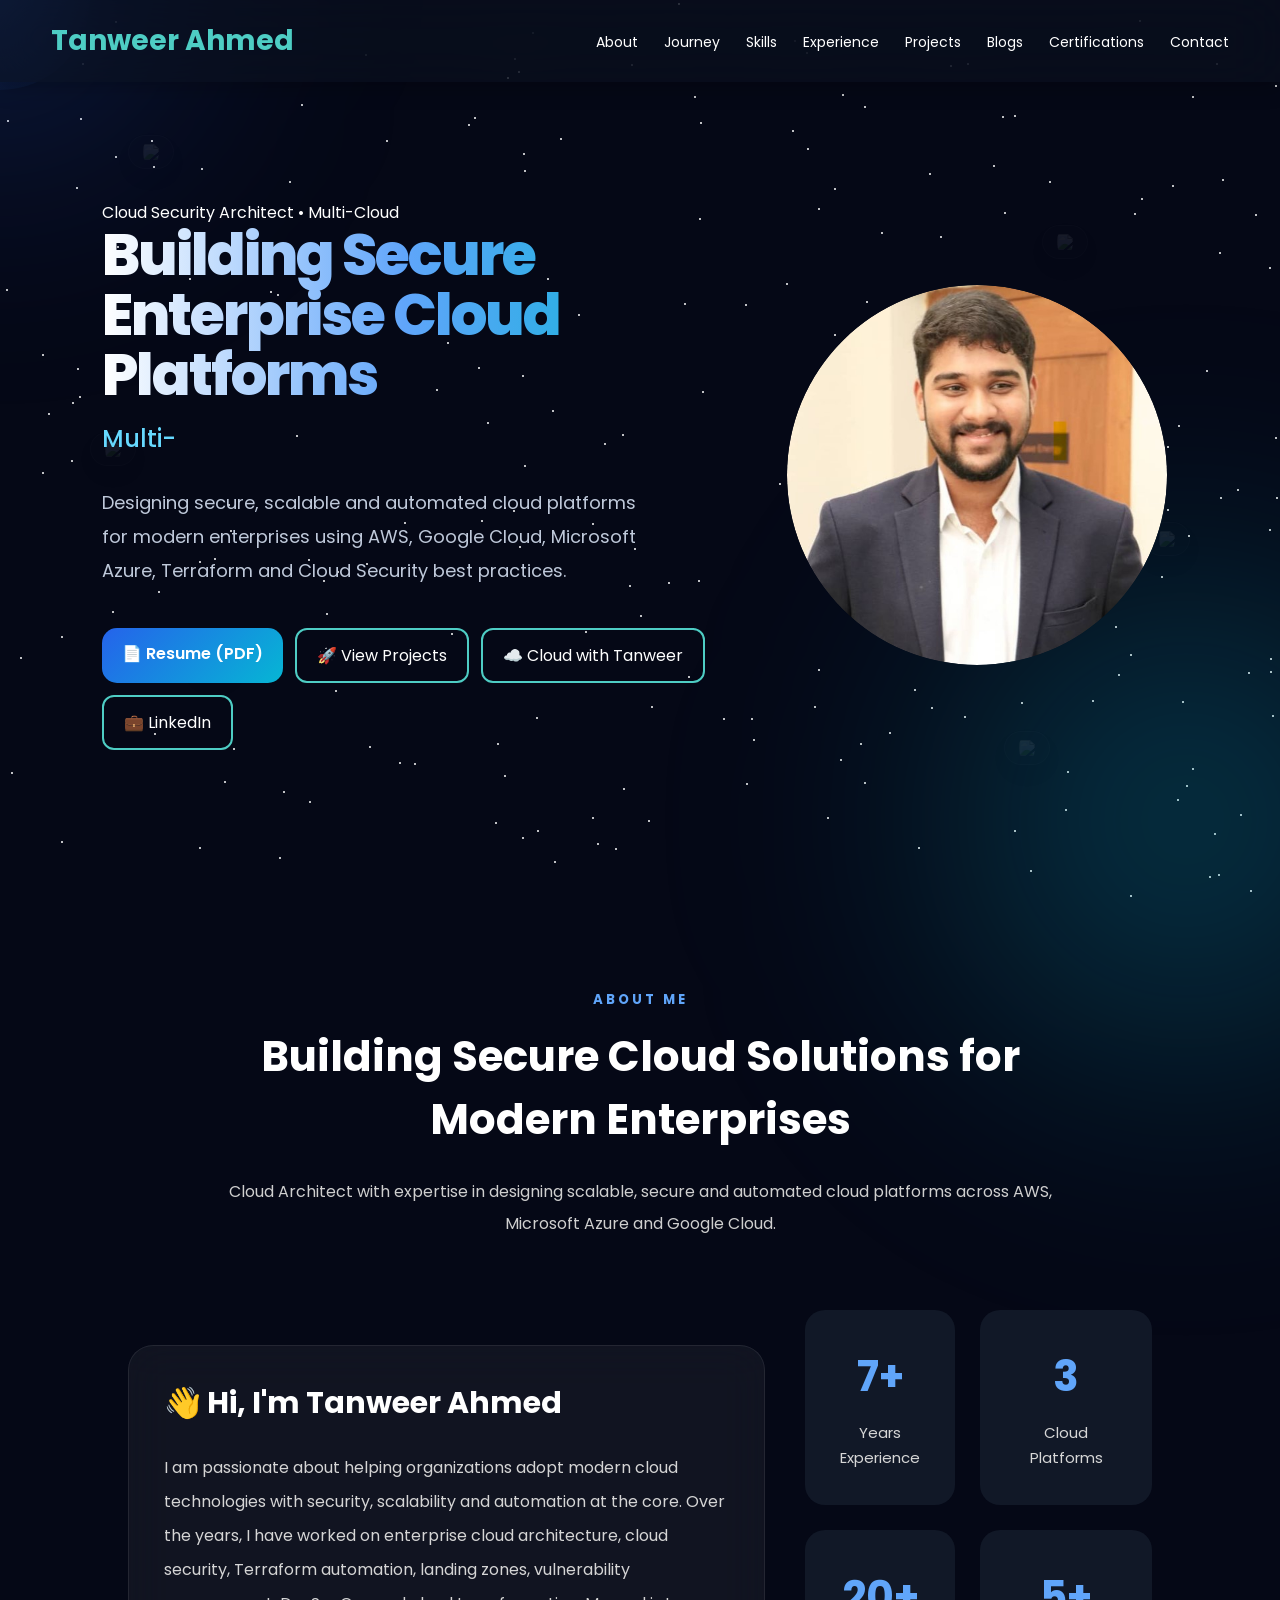
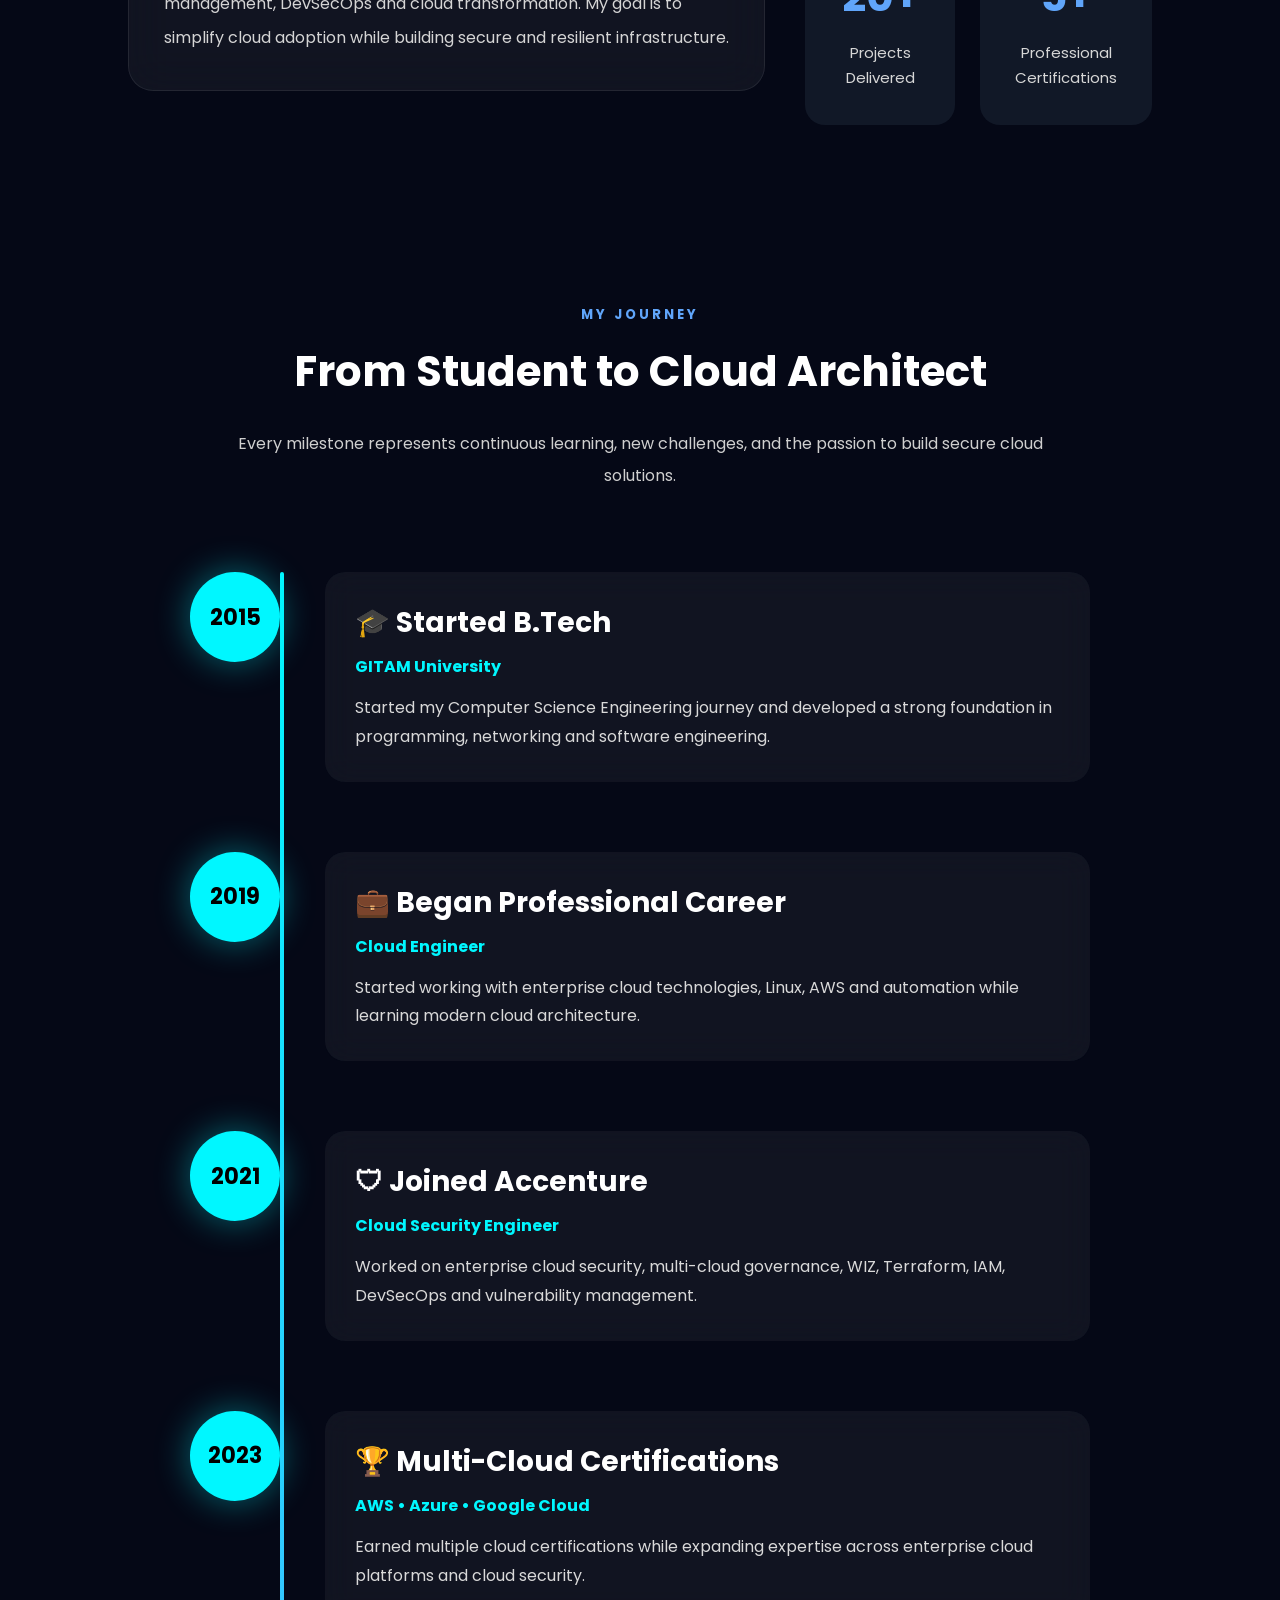
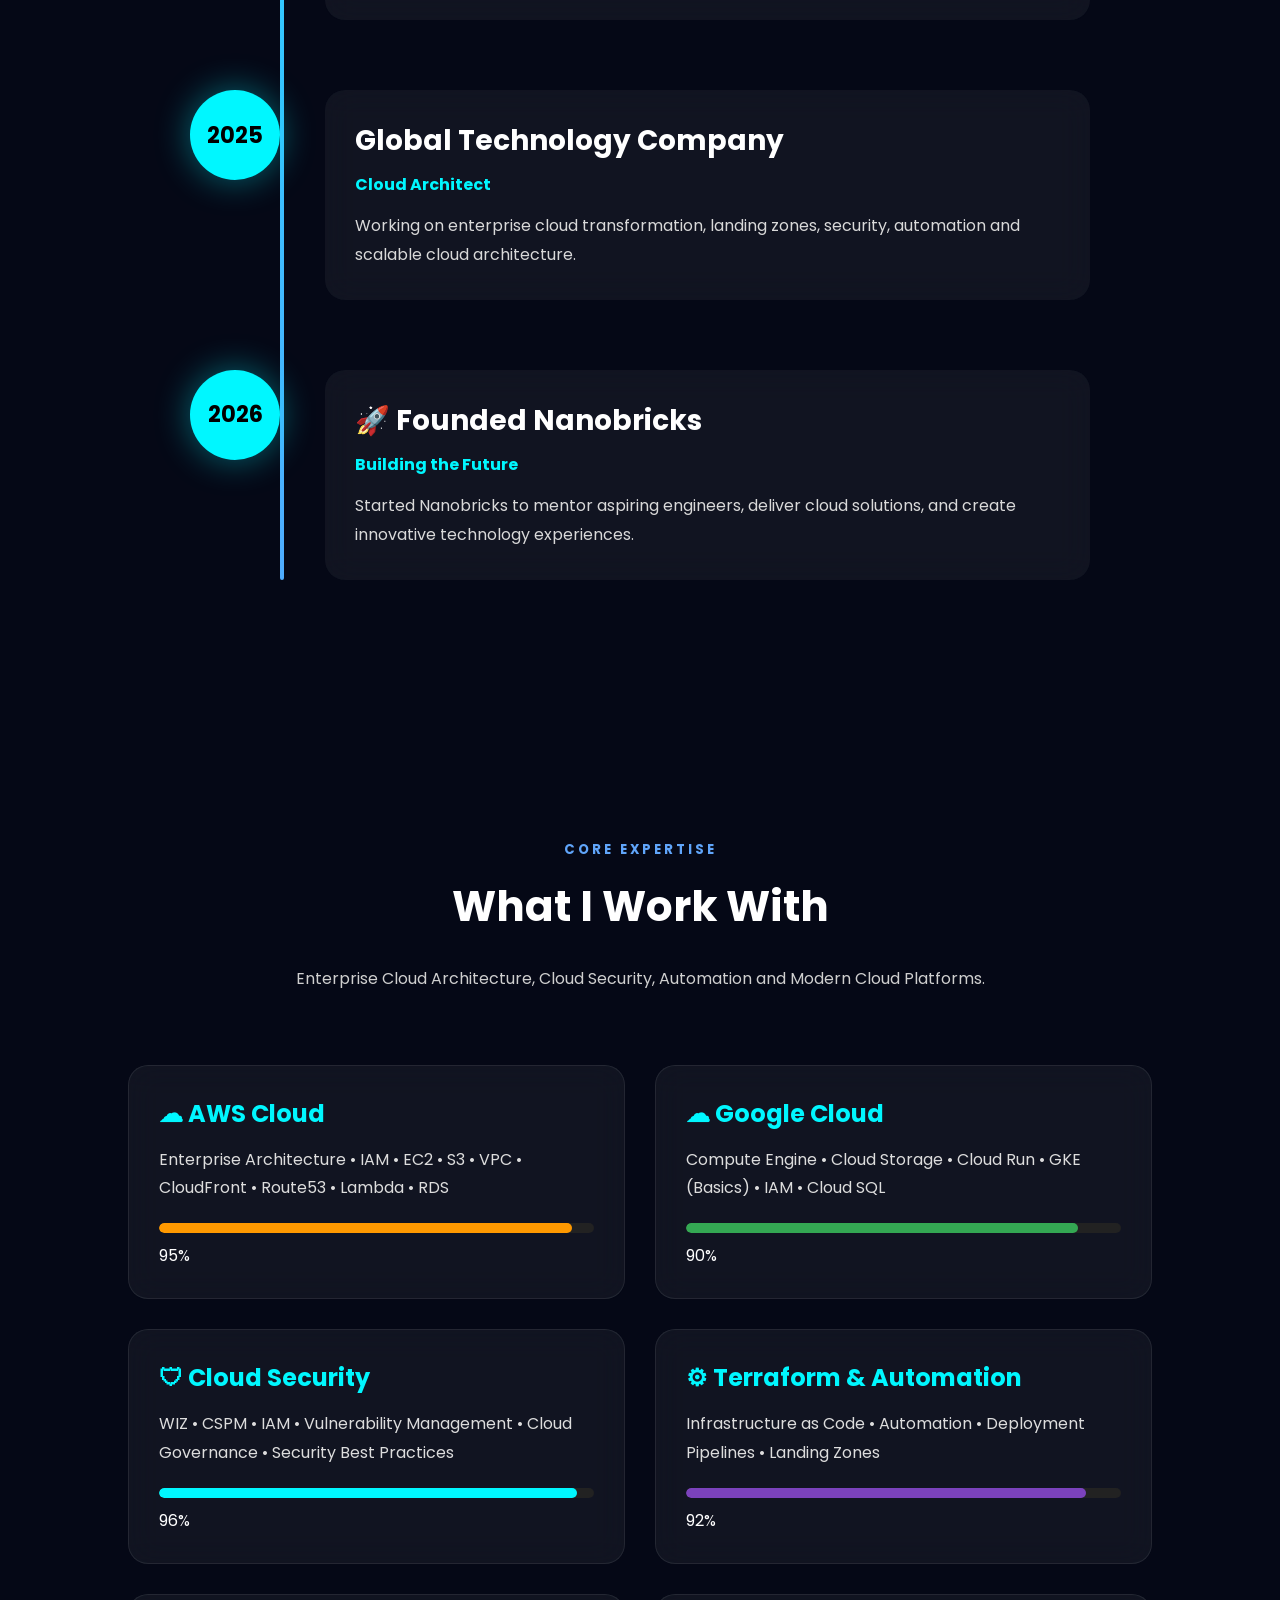
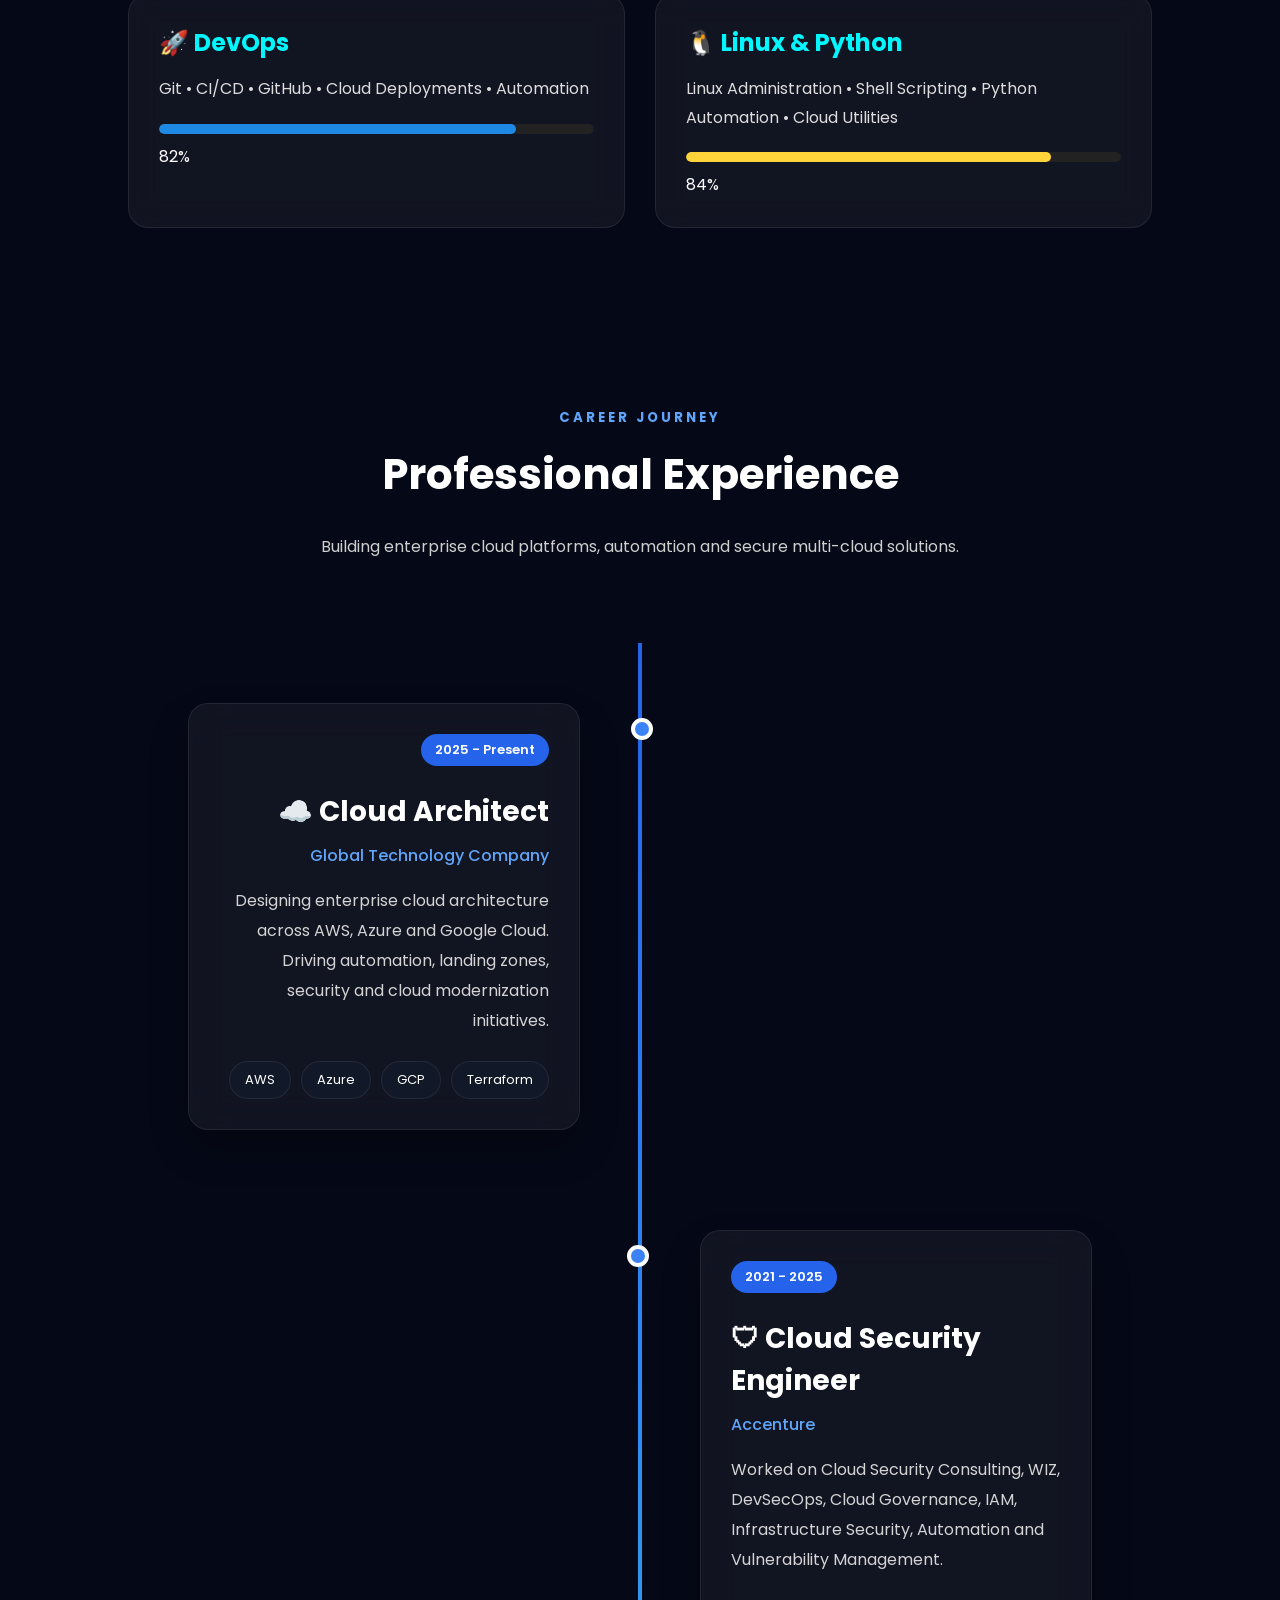
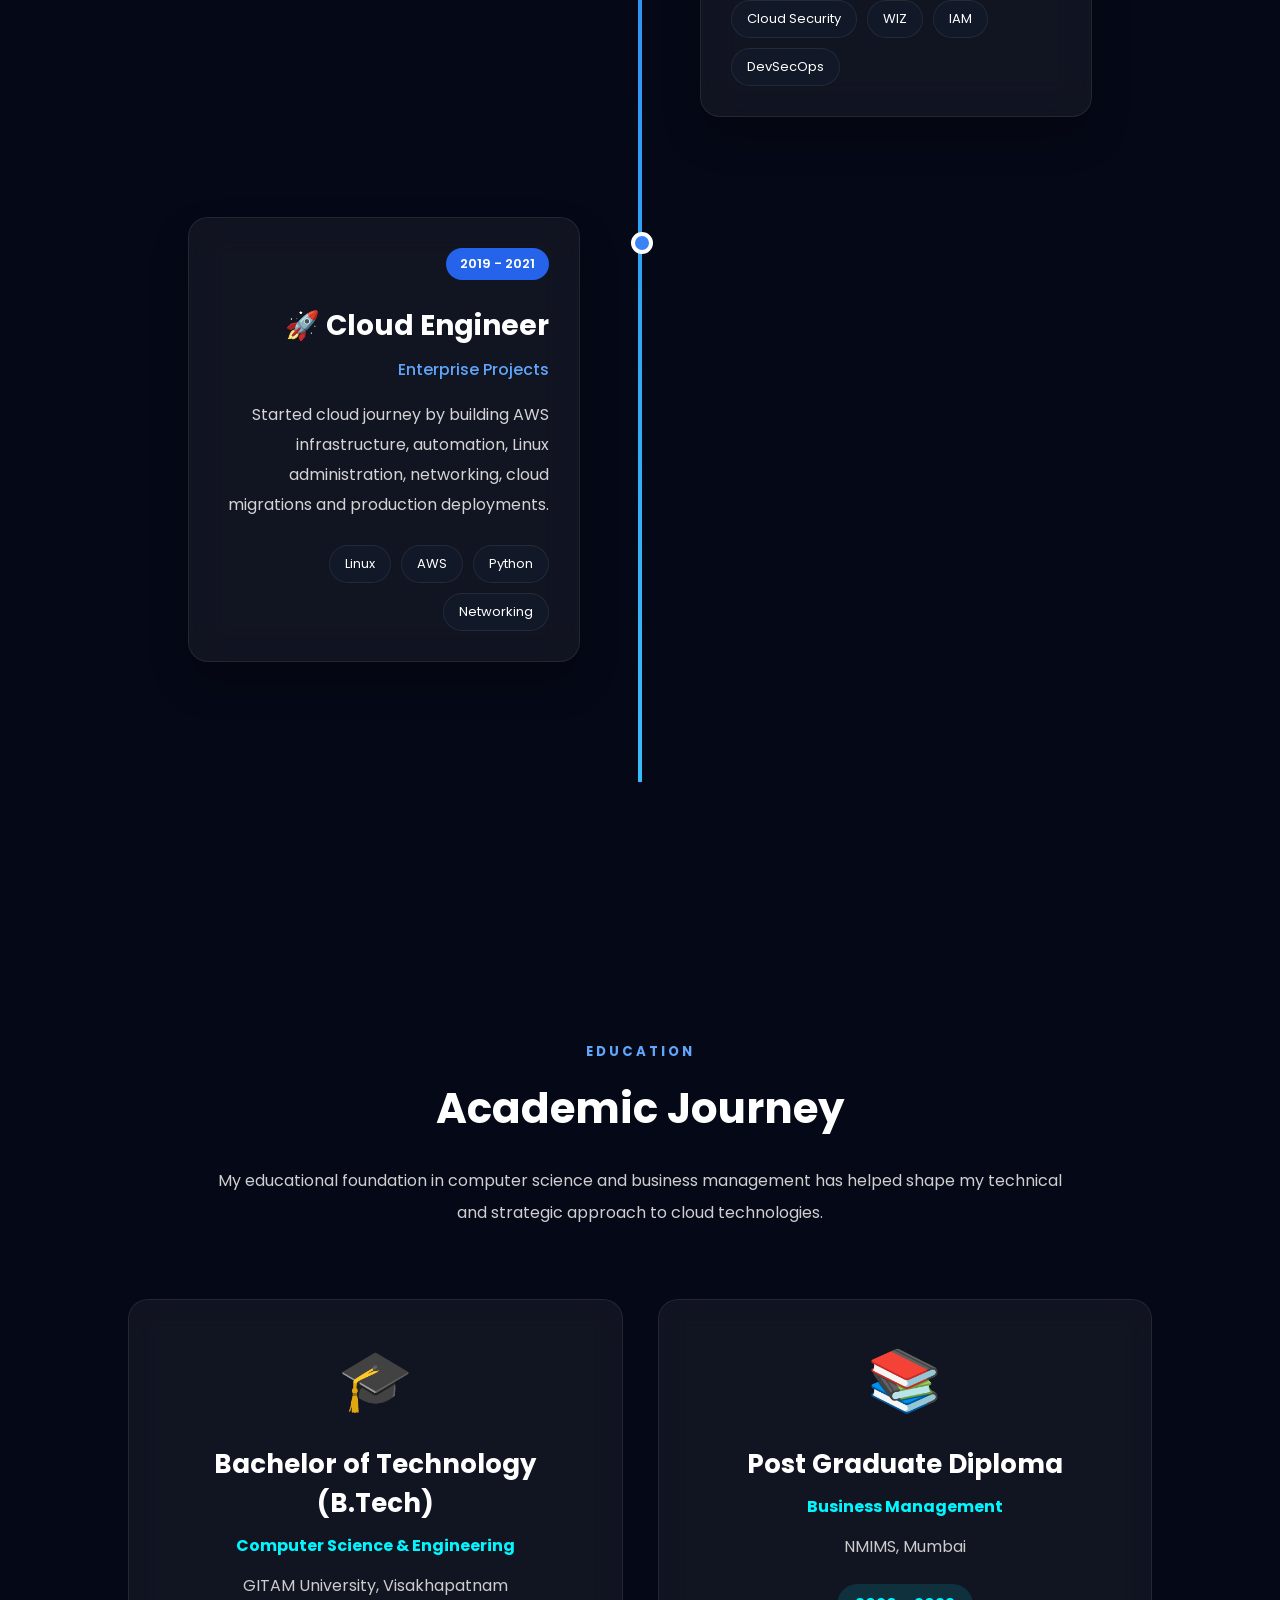
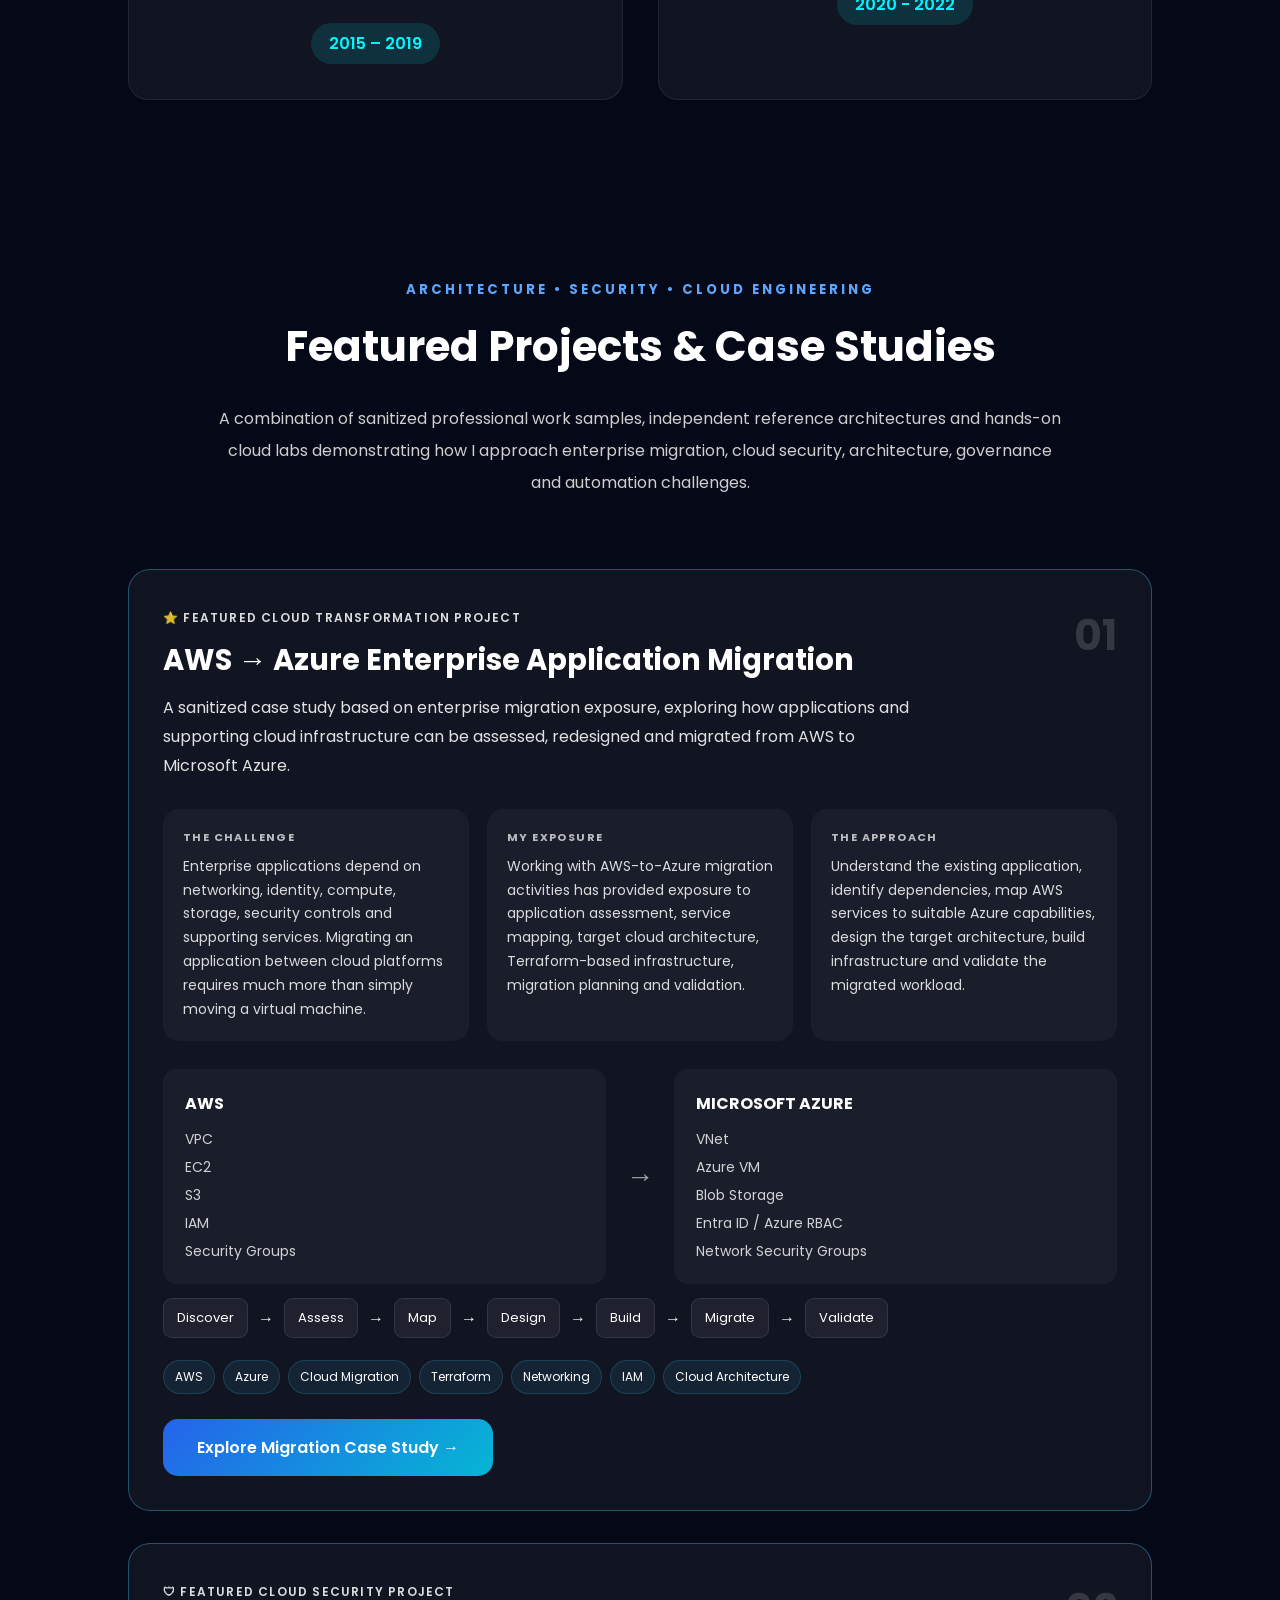
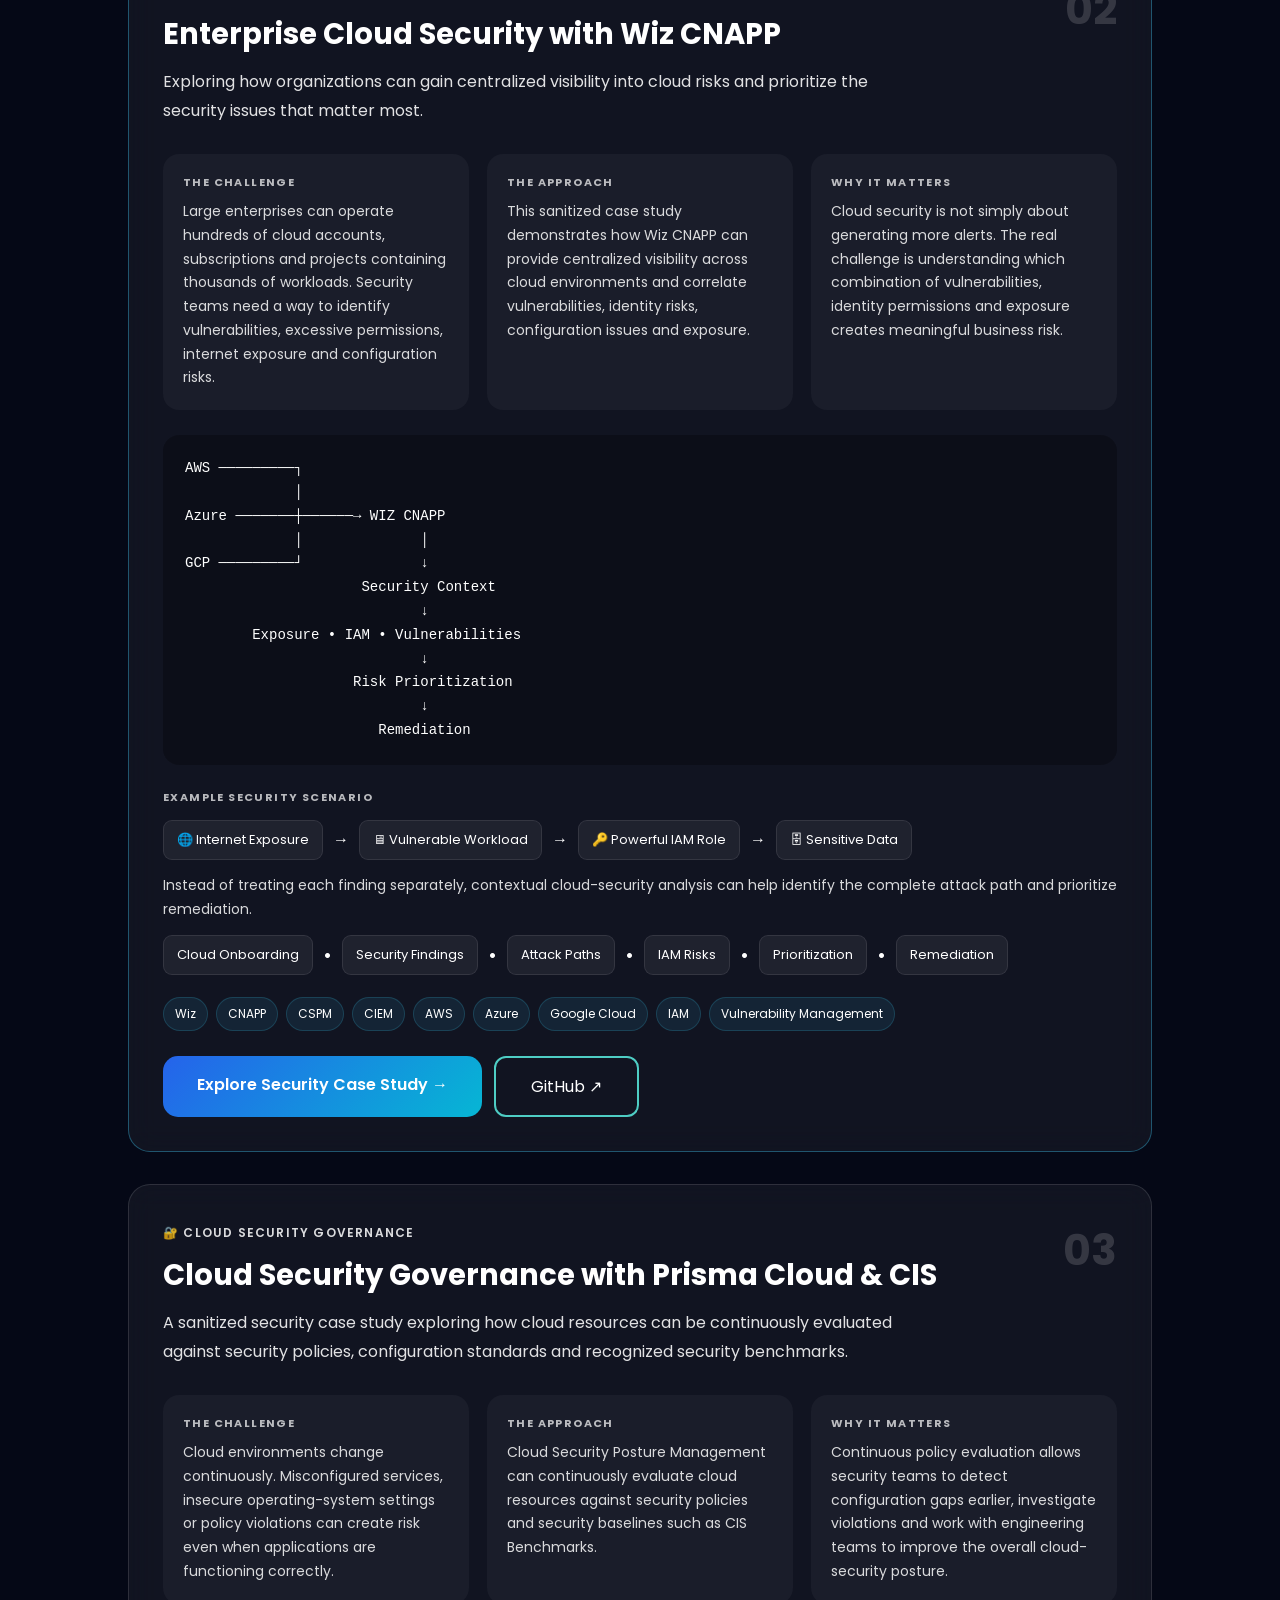
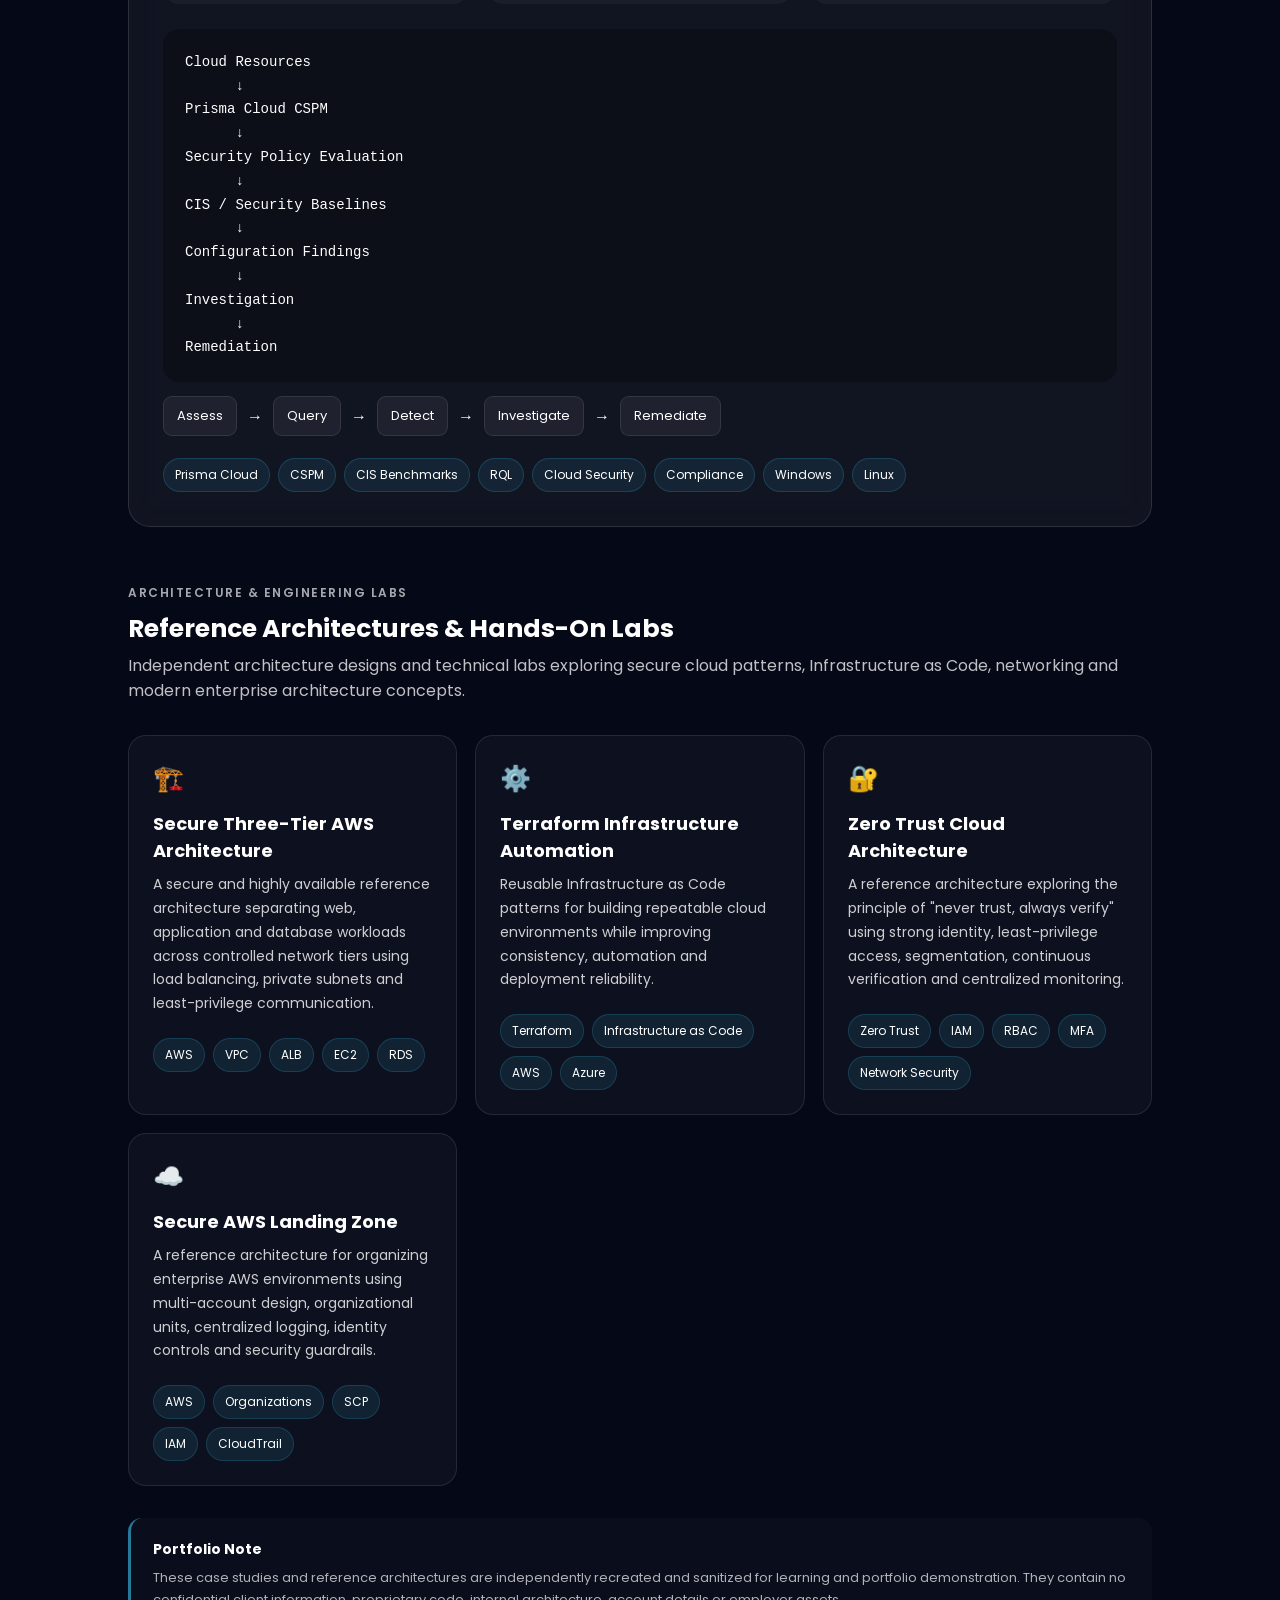
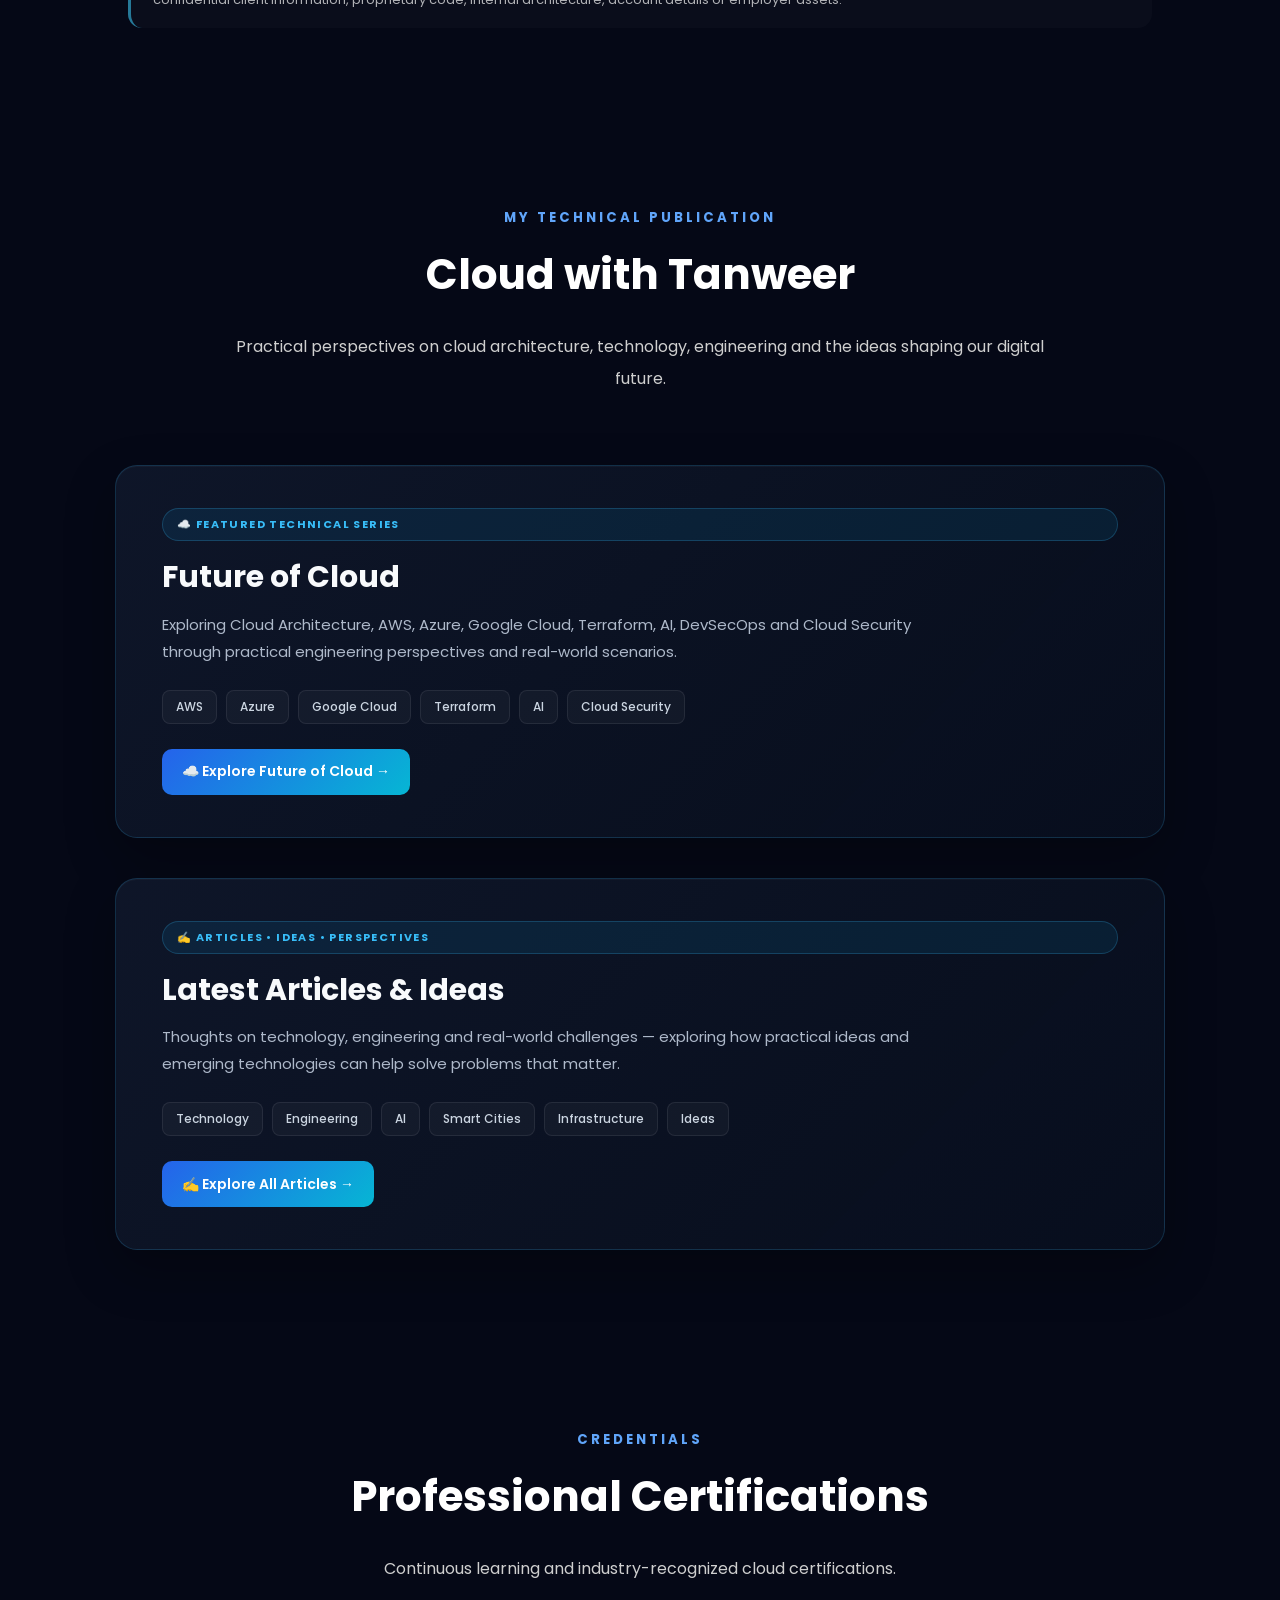
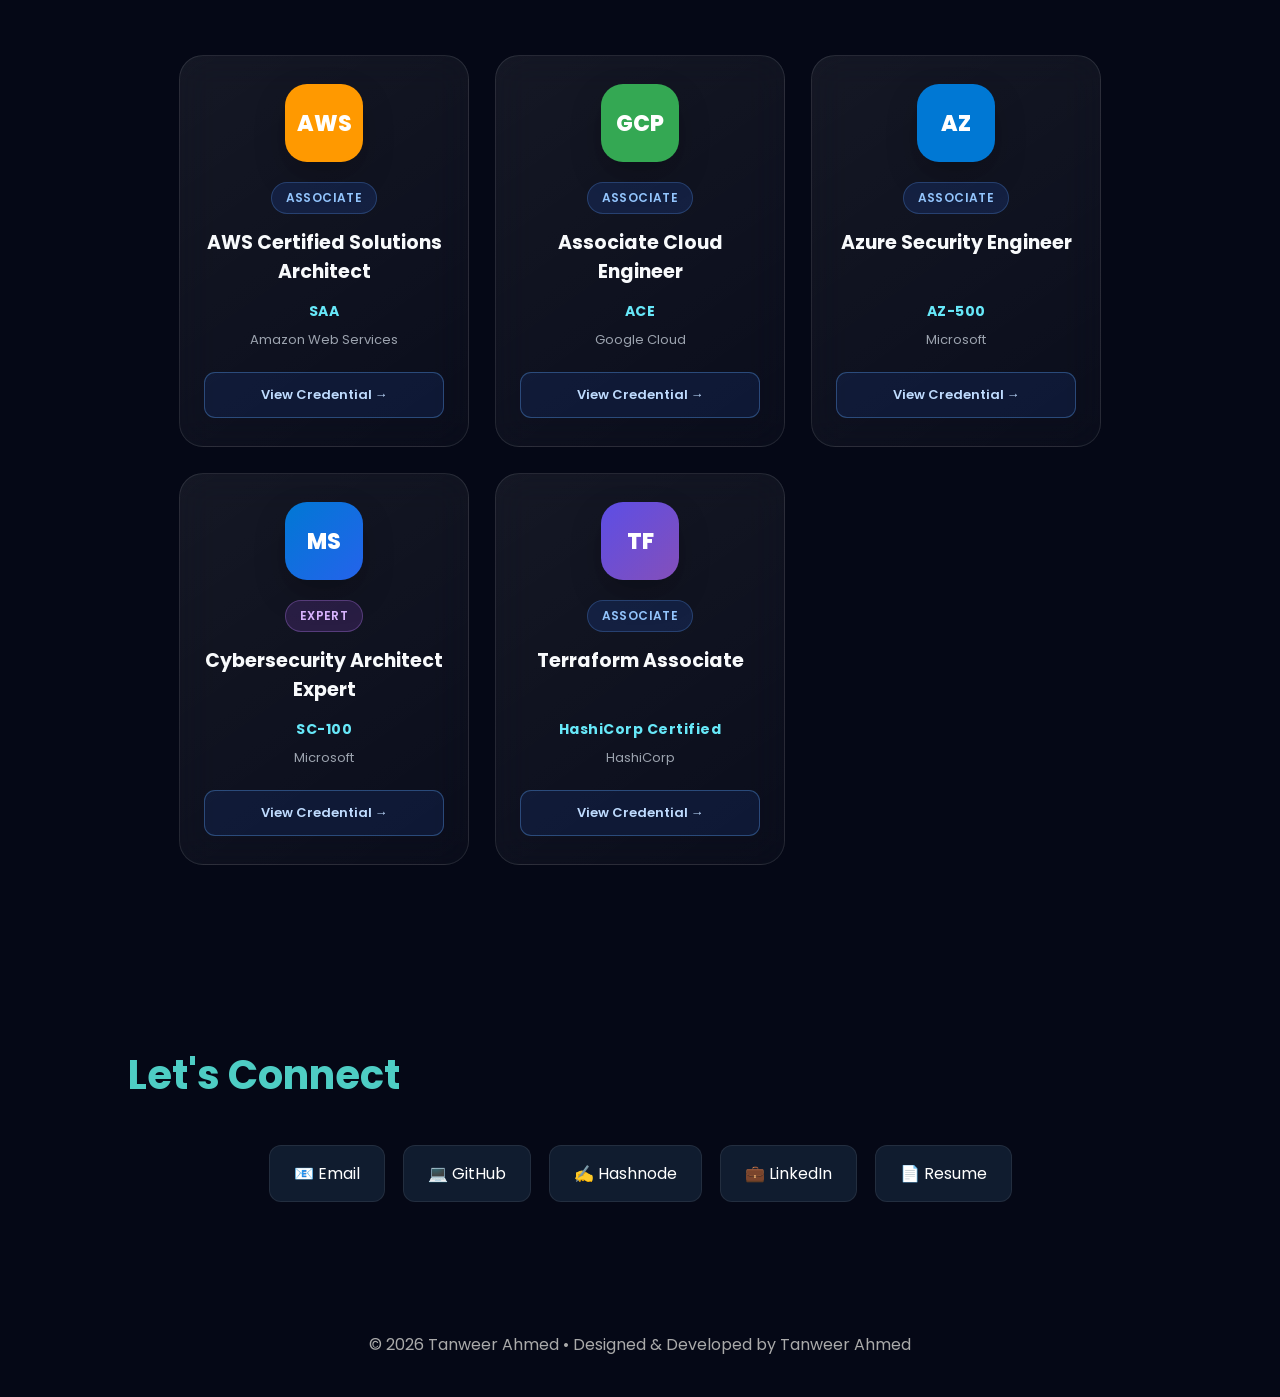
==== commit 2067f8c8: "Update stylesheet link path in index.html" ====
--- a/index.html
+++ b/index.html
@@ -24,7 +24,7 @@
     
     <link rel="icon" type="image/jpeg" href="images/favicon.jpg?v=3">
     <link rel="apple-touch-icon" href="images/favicon.jpg?v=3">
-    <link rel="stylesheet" href="style.css?v=6">
+    <link rel="stylesheet" href="../../style.css?v=6">
     <link rel="preconnect" href="https://fonts.googleapis.com">
     <link rel="preconnect" href="https://fonts.gstatic.com" crossorigin>
     <link href="https://fonts.googleapis.com/css2?family=Poppins:wght@300;400;500;600;700;800&display=swap" rel="stylesheet">
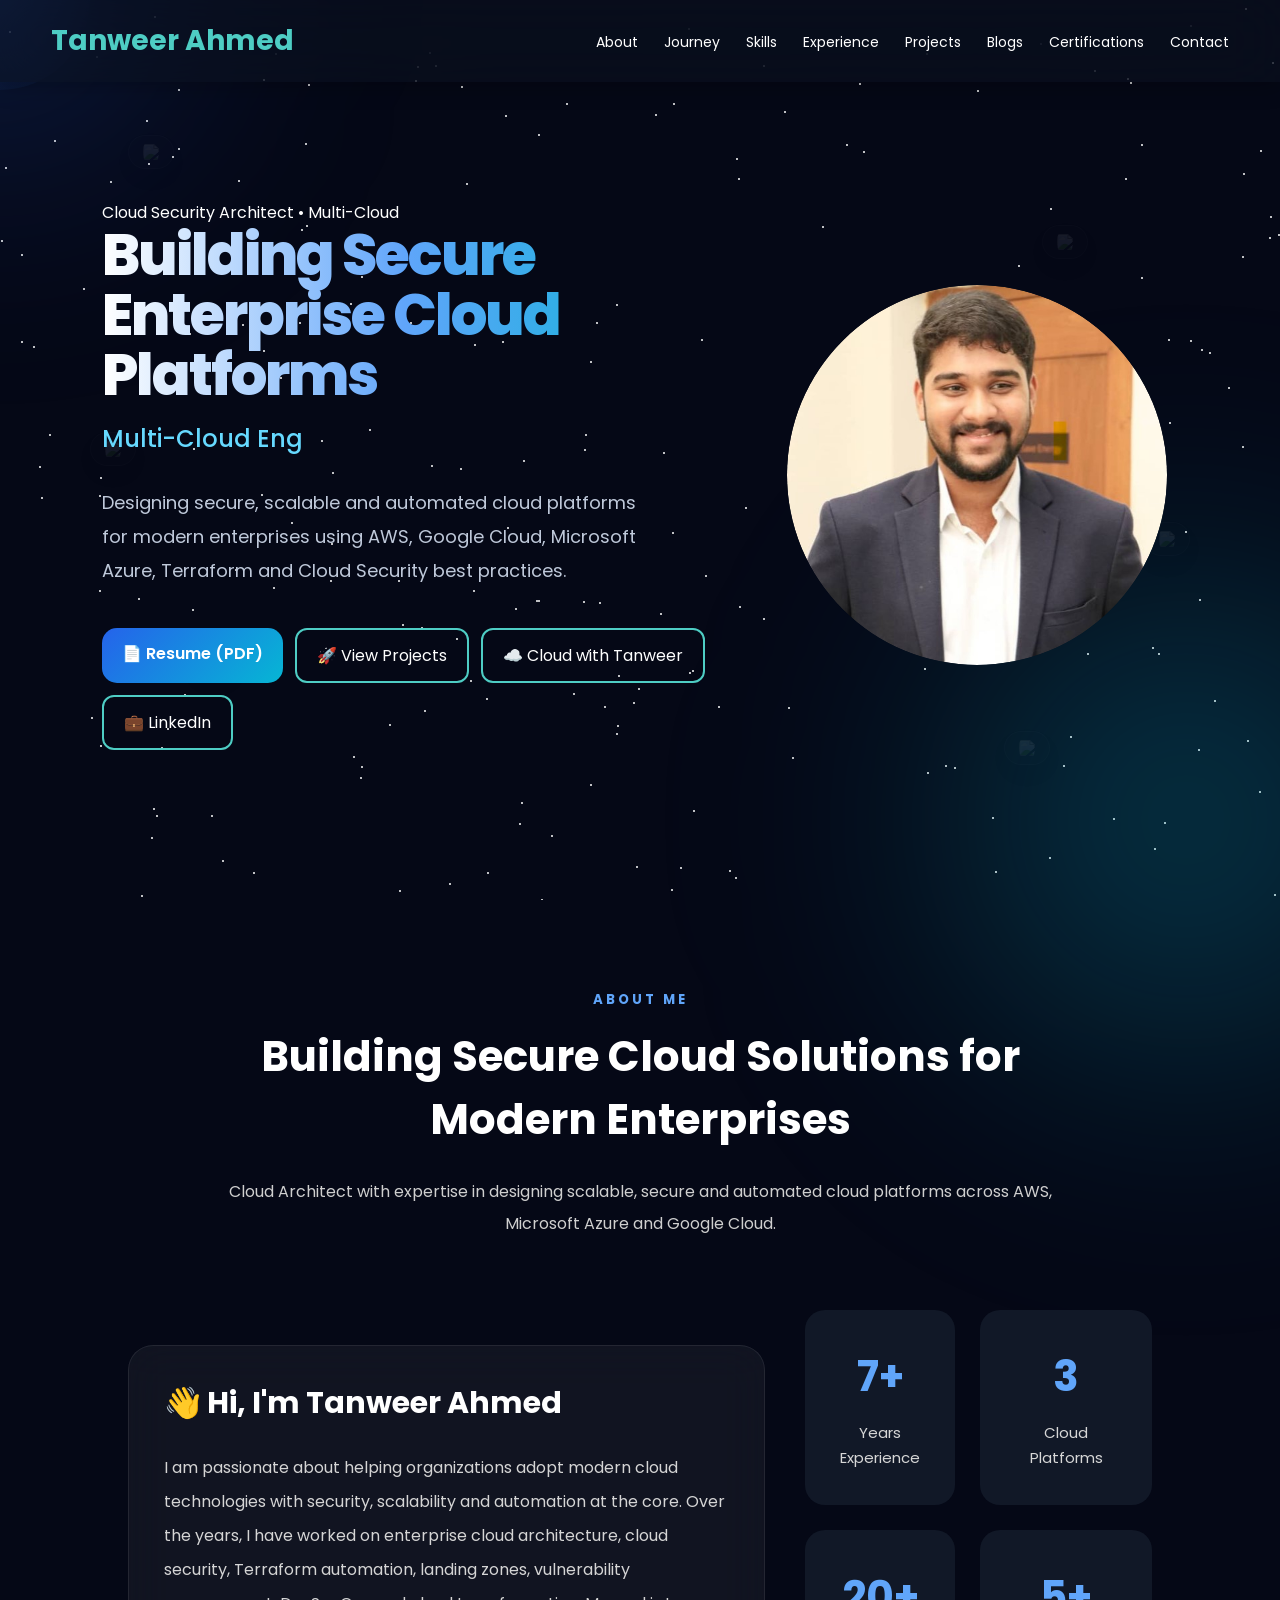
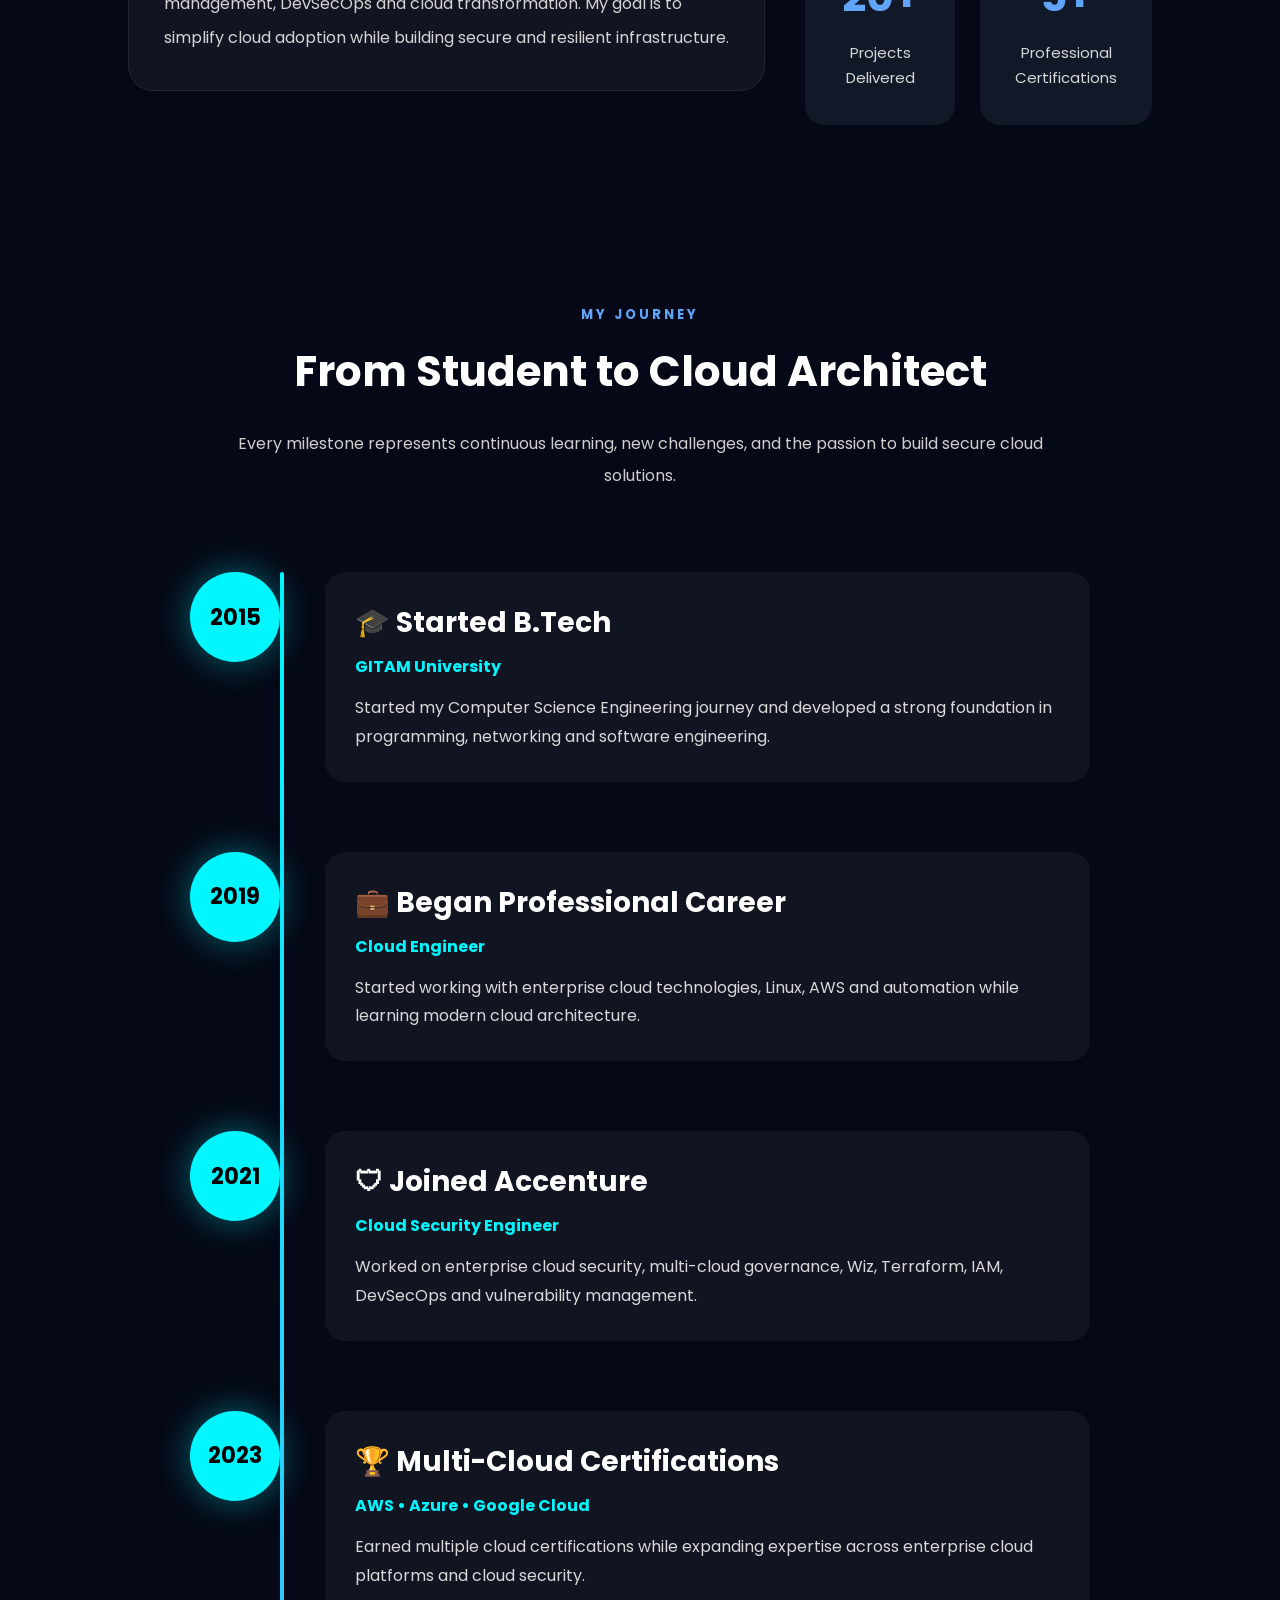
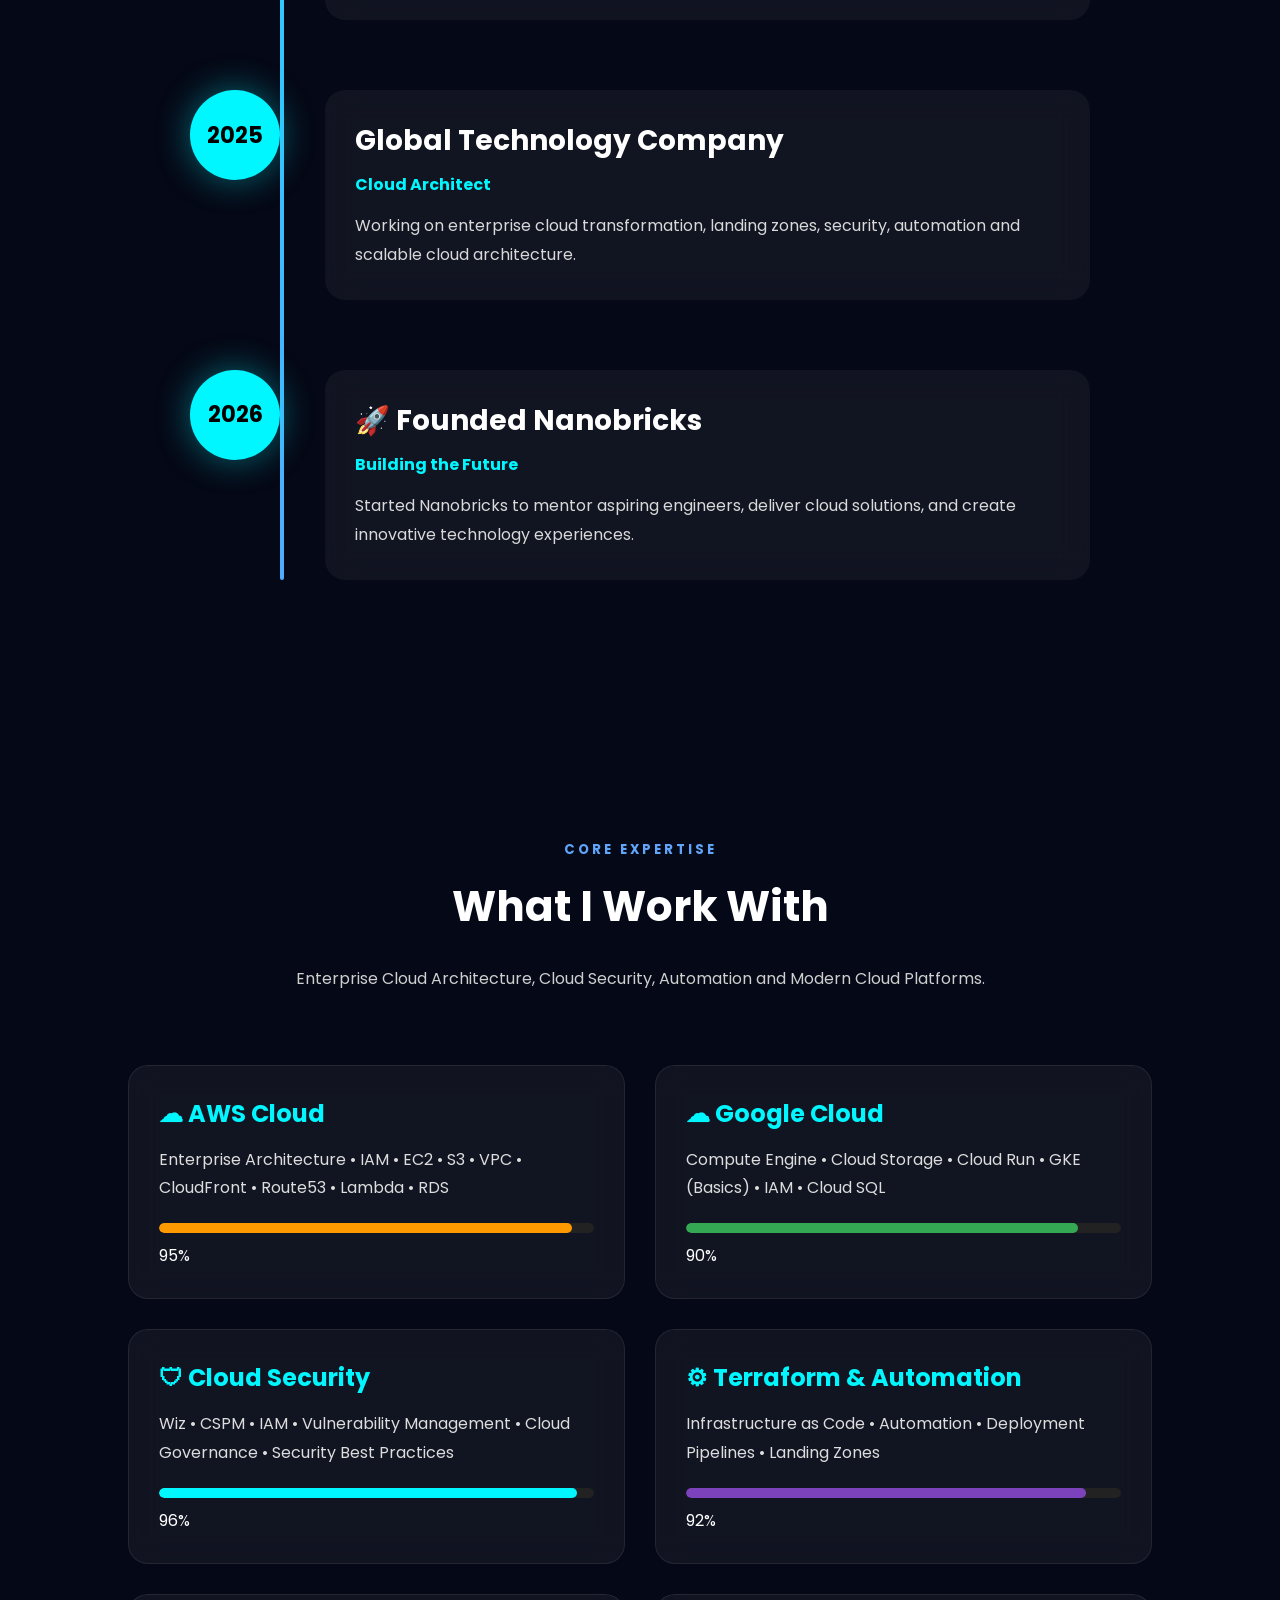
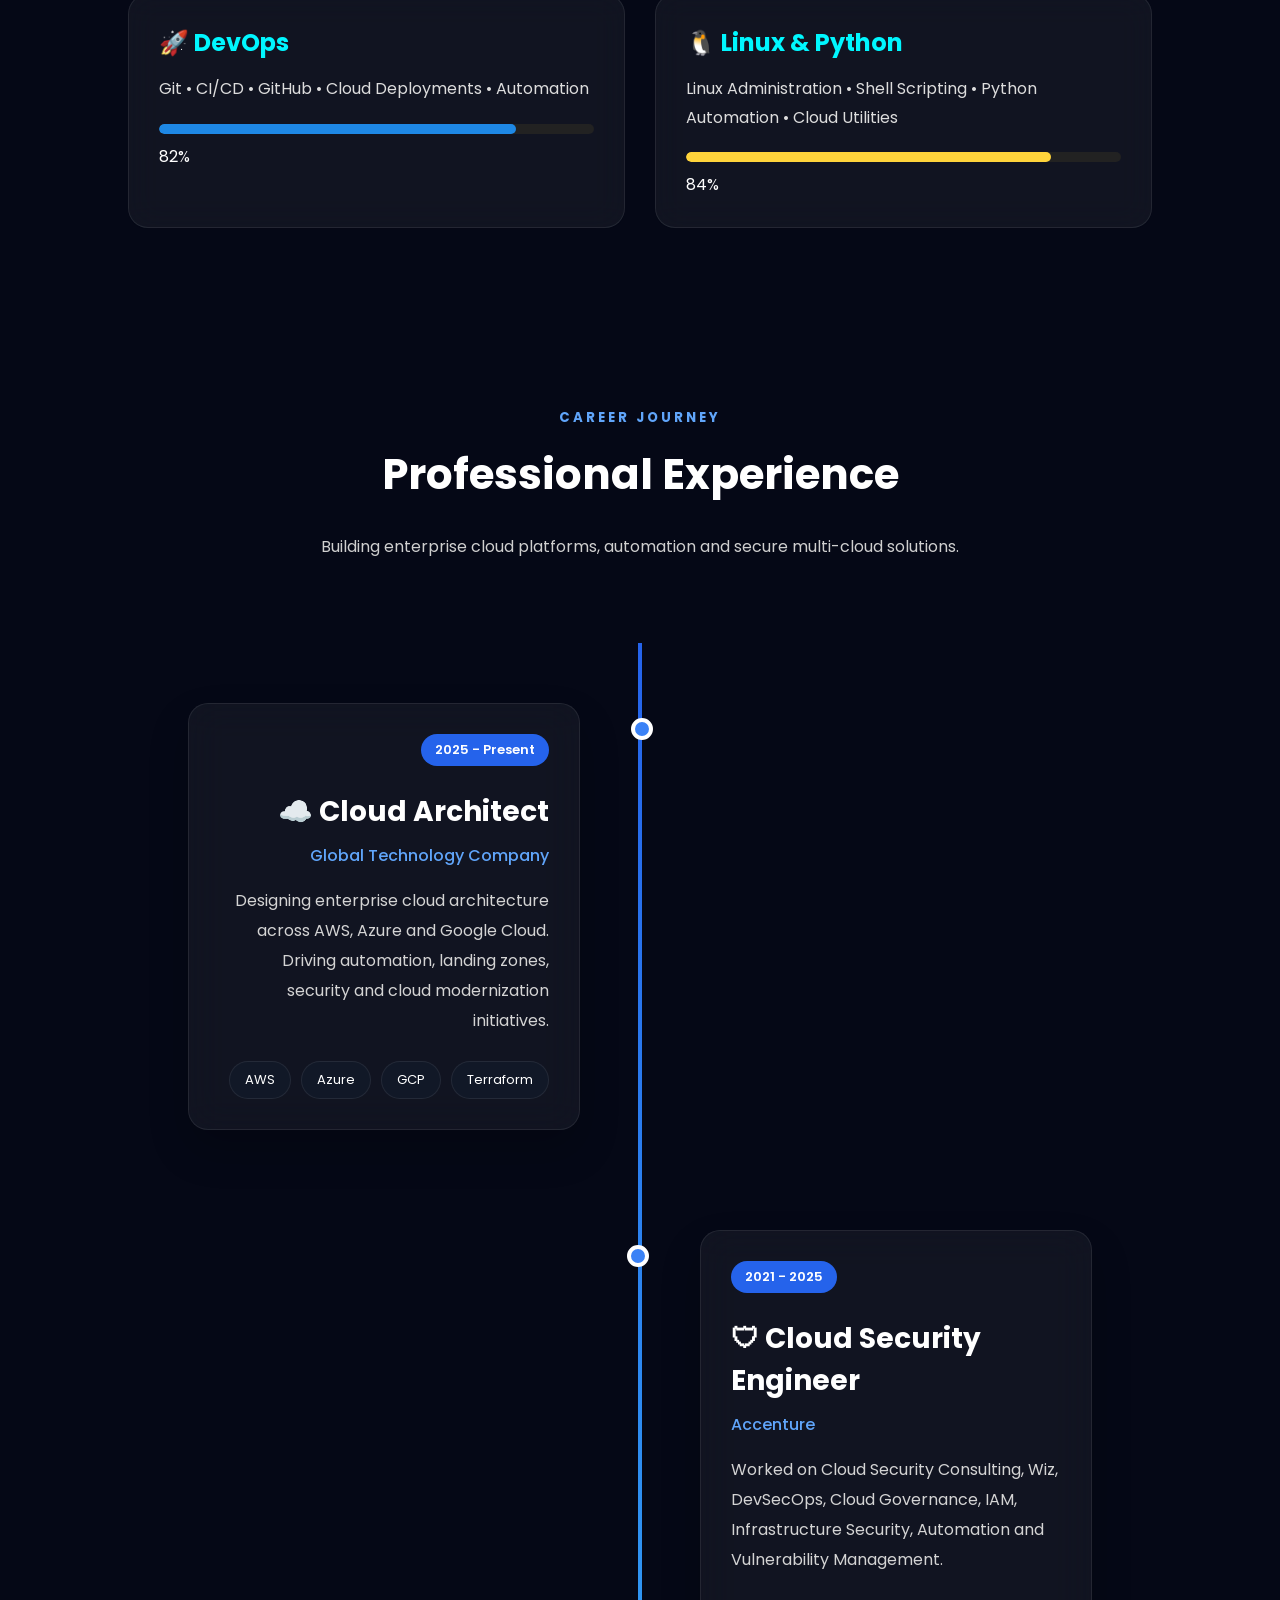
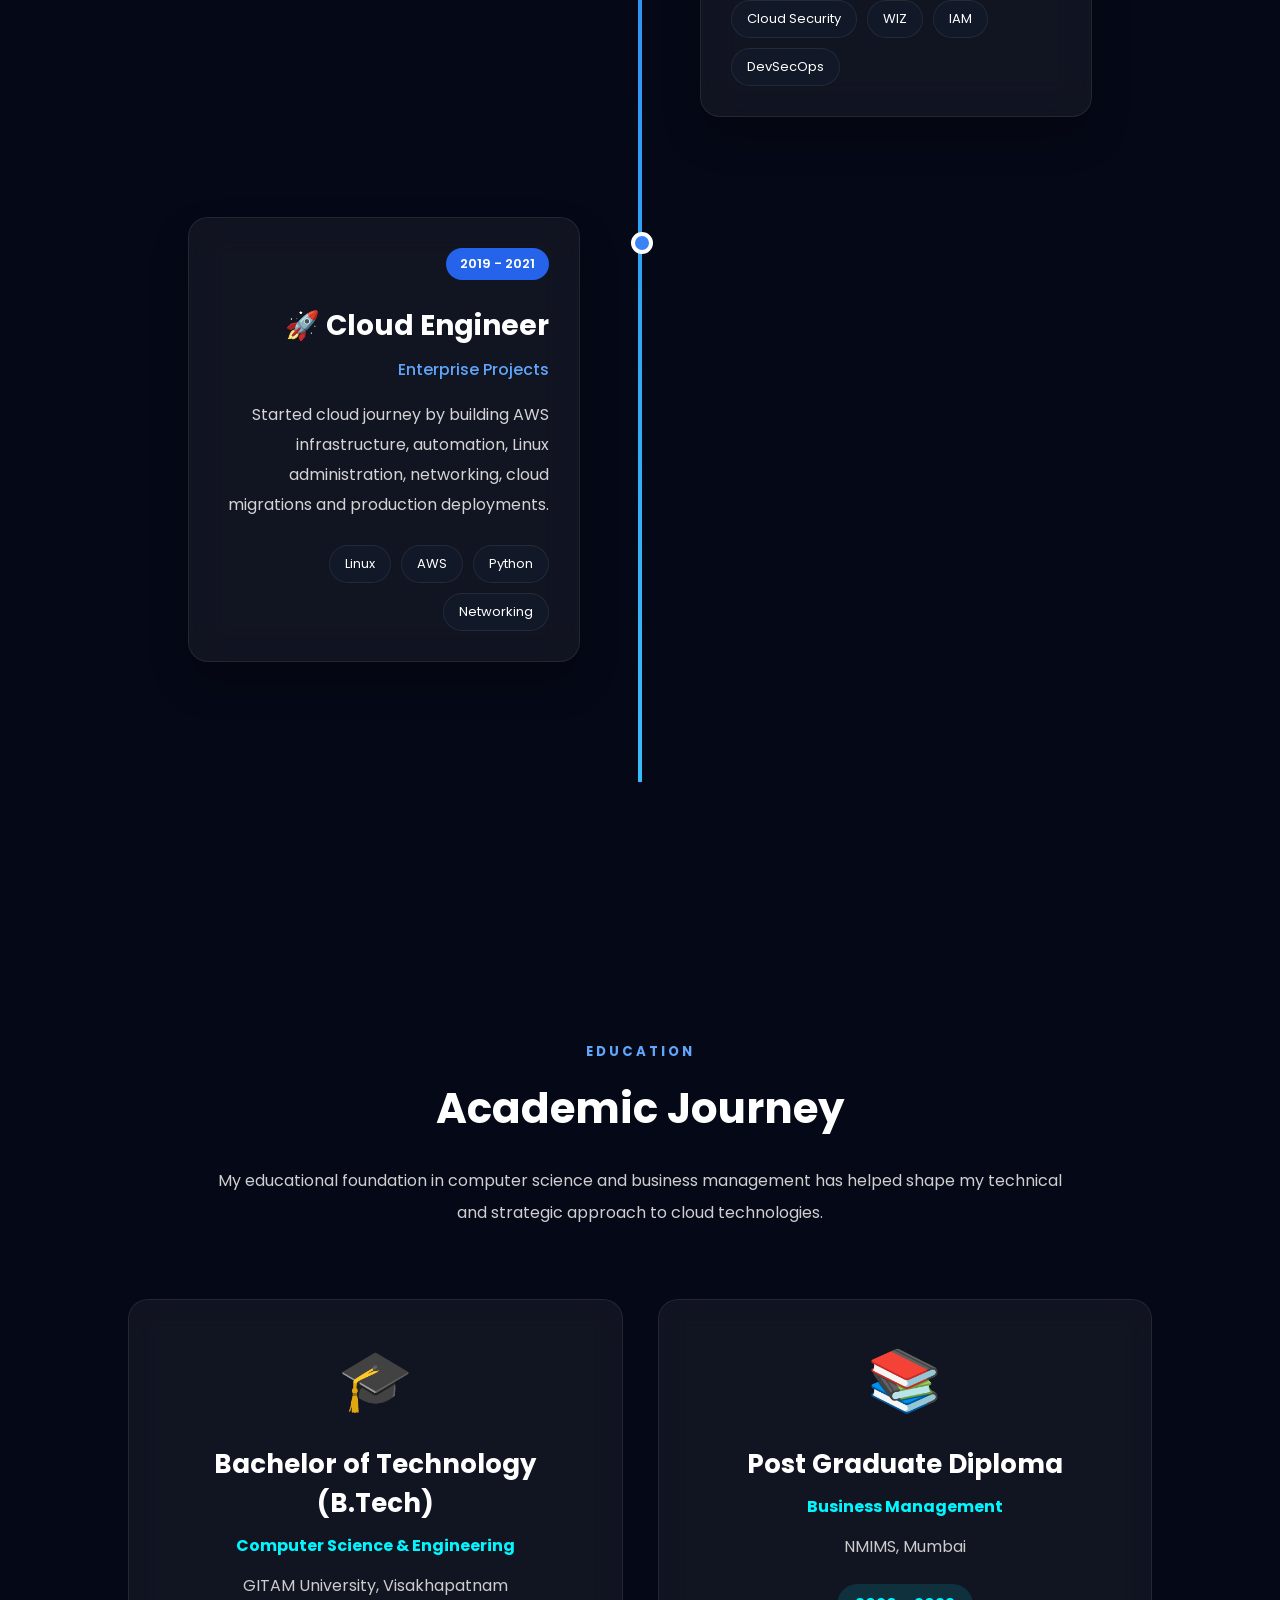
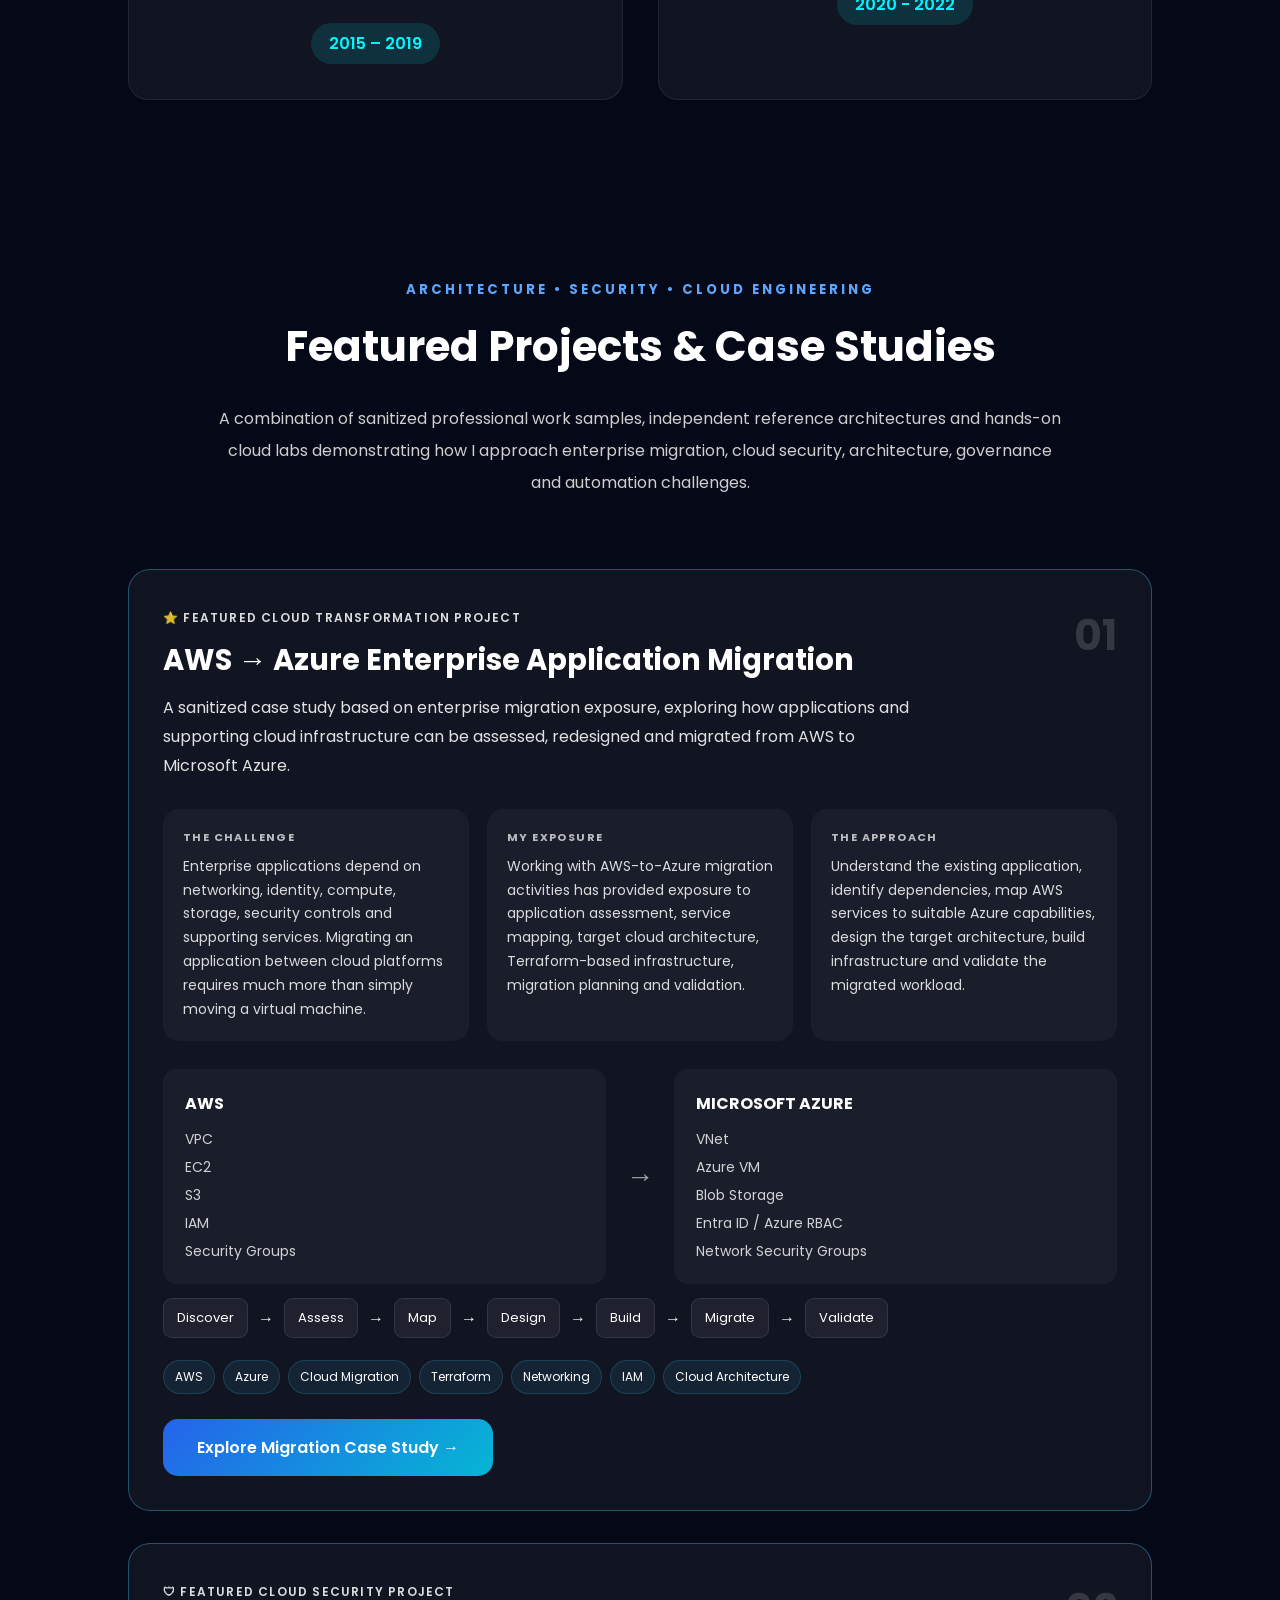
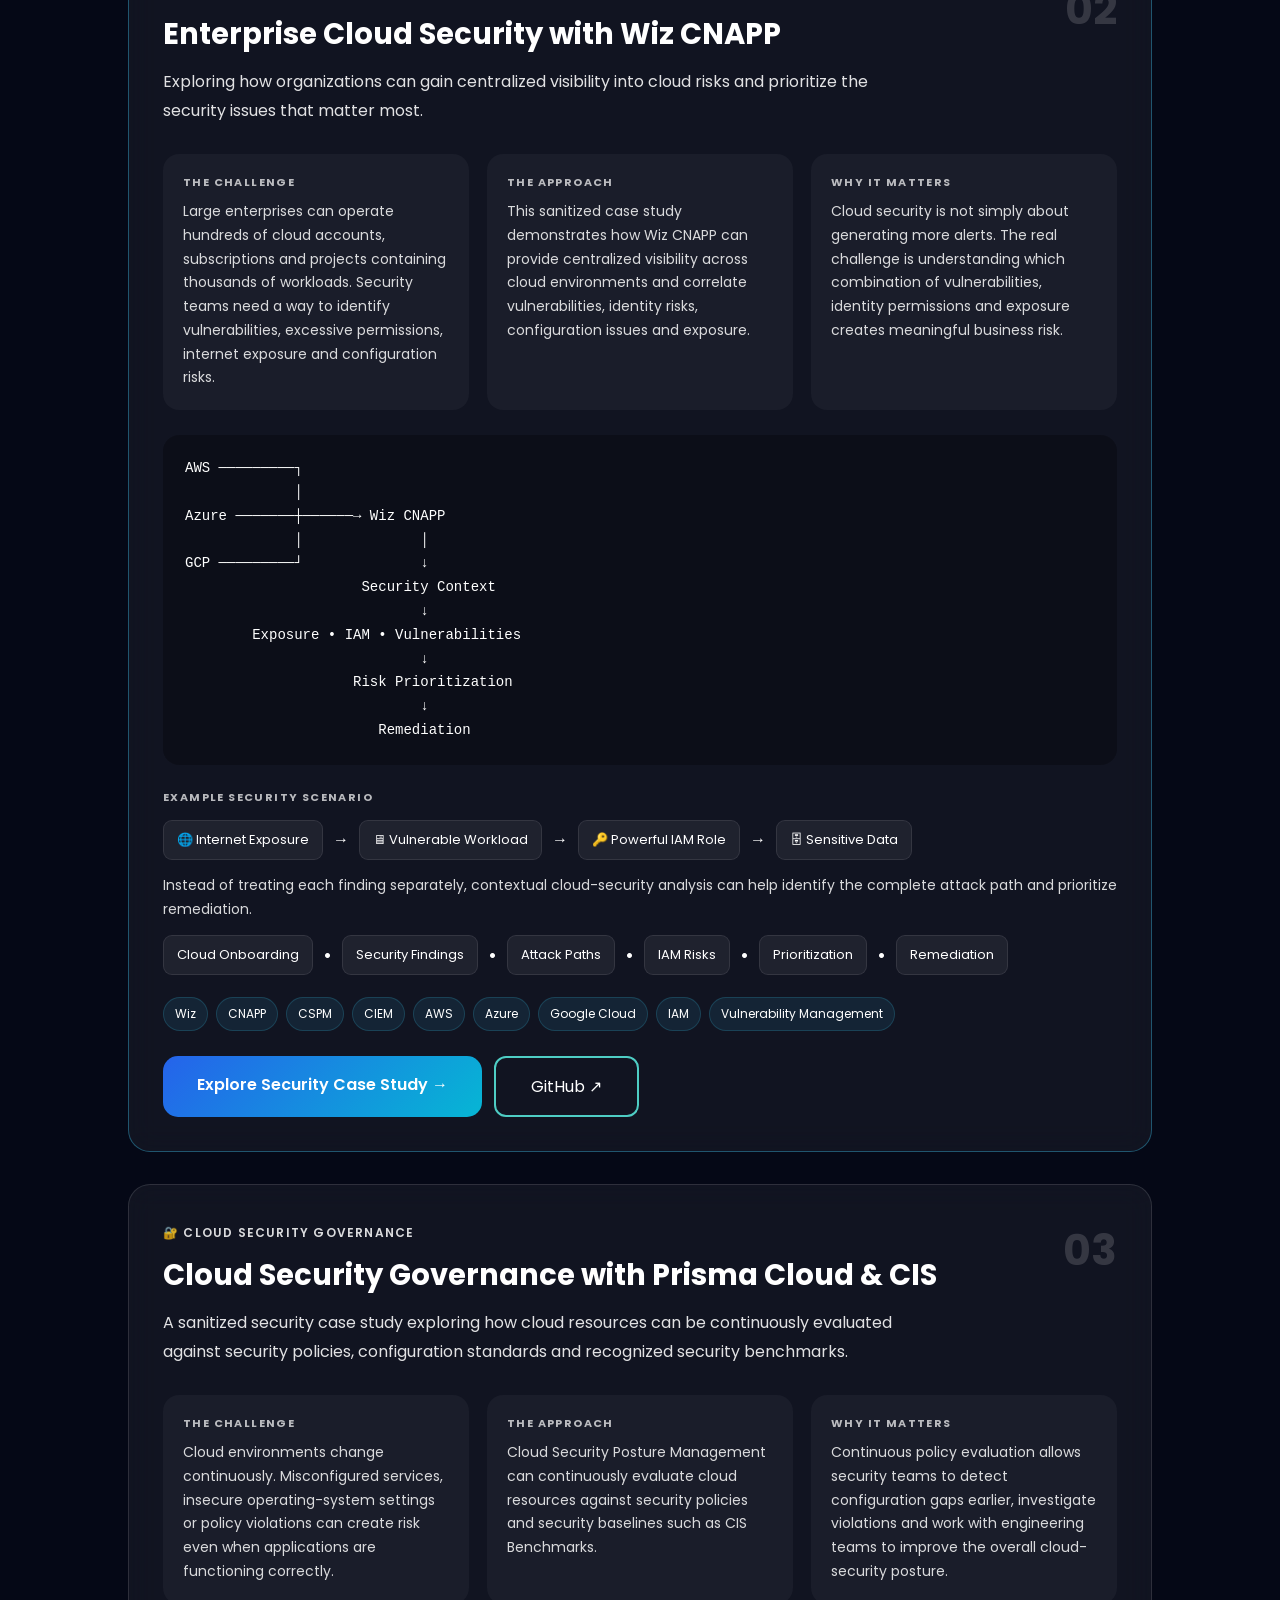
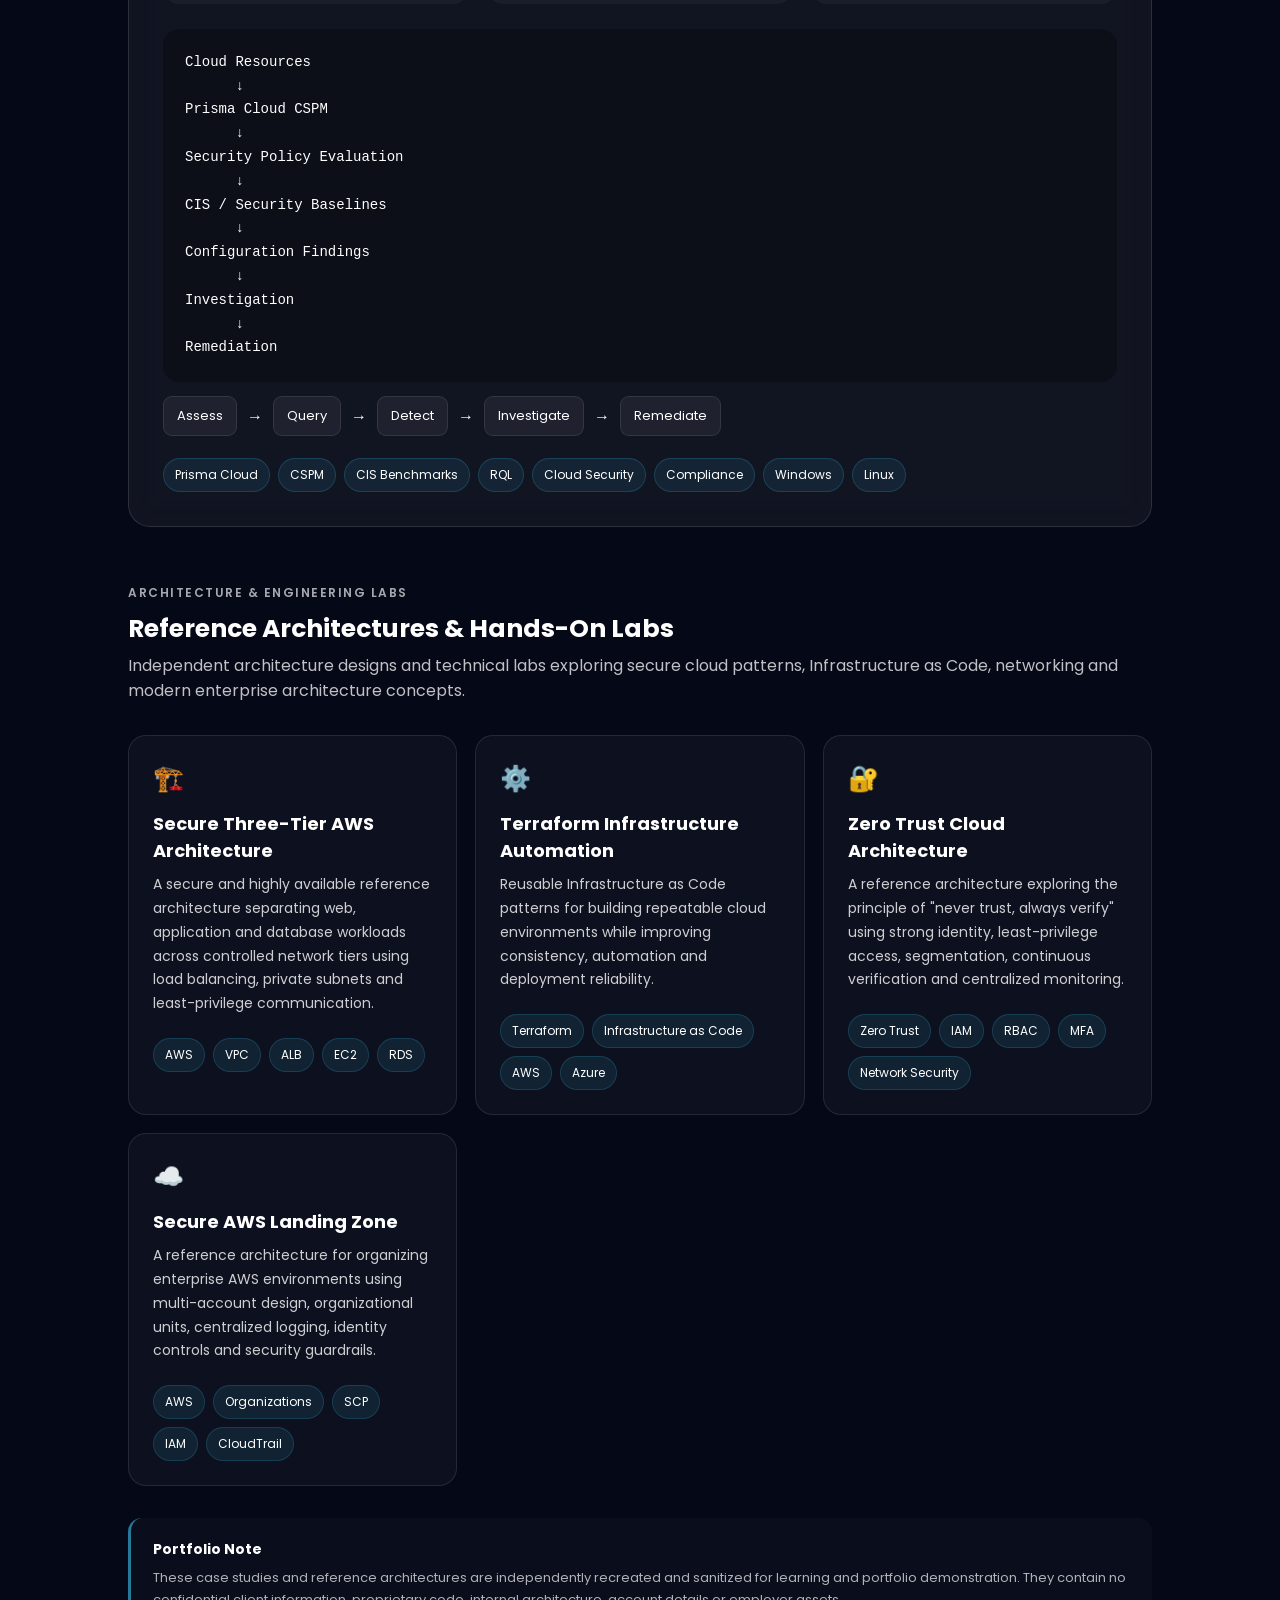
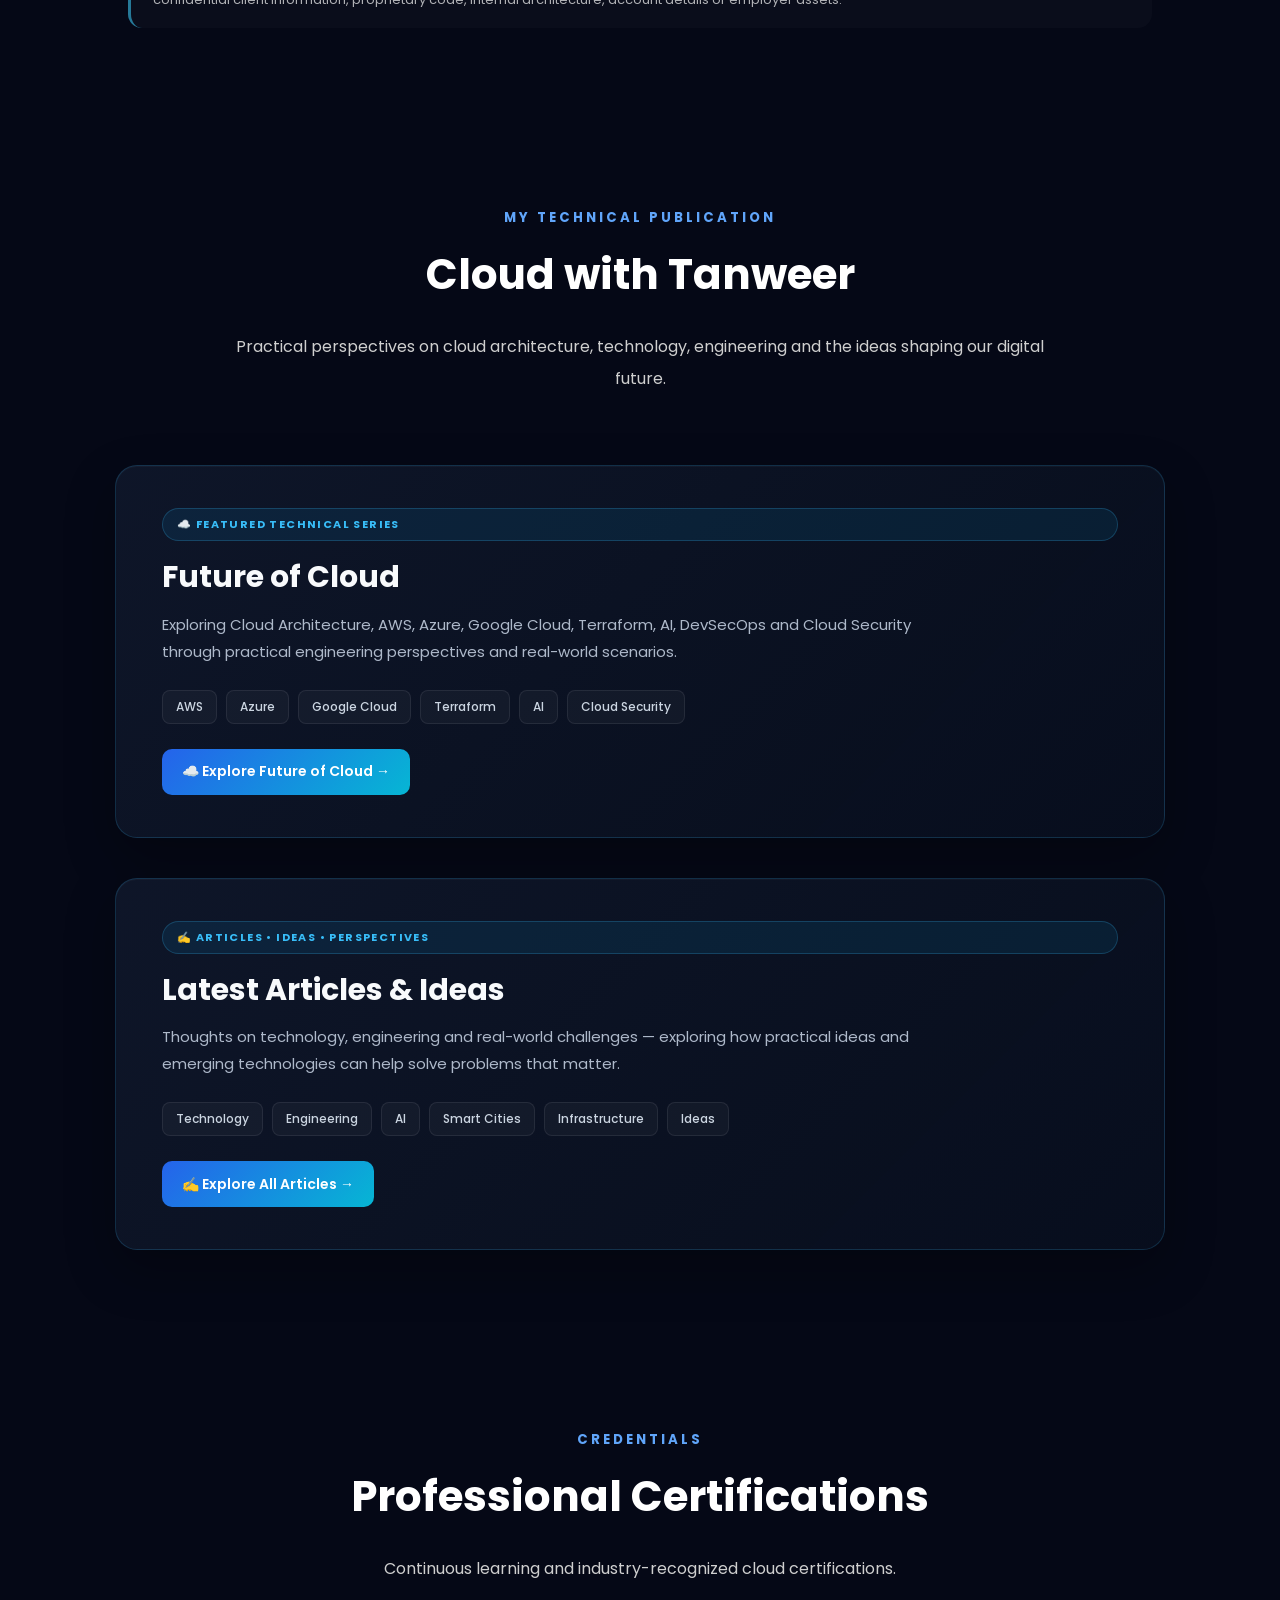
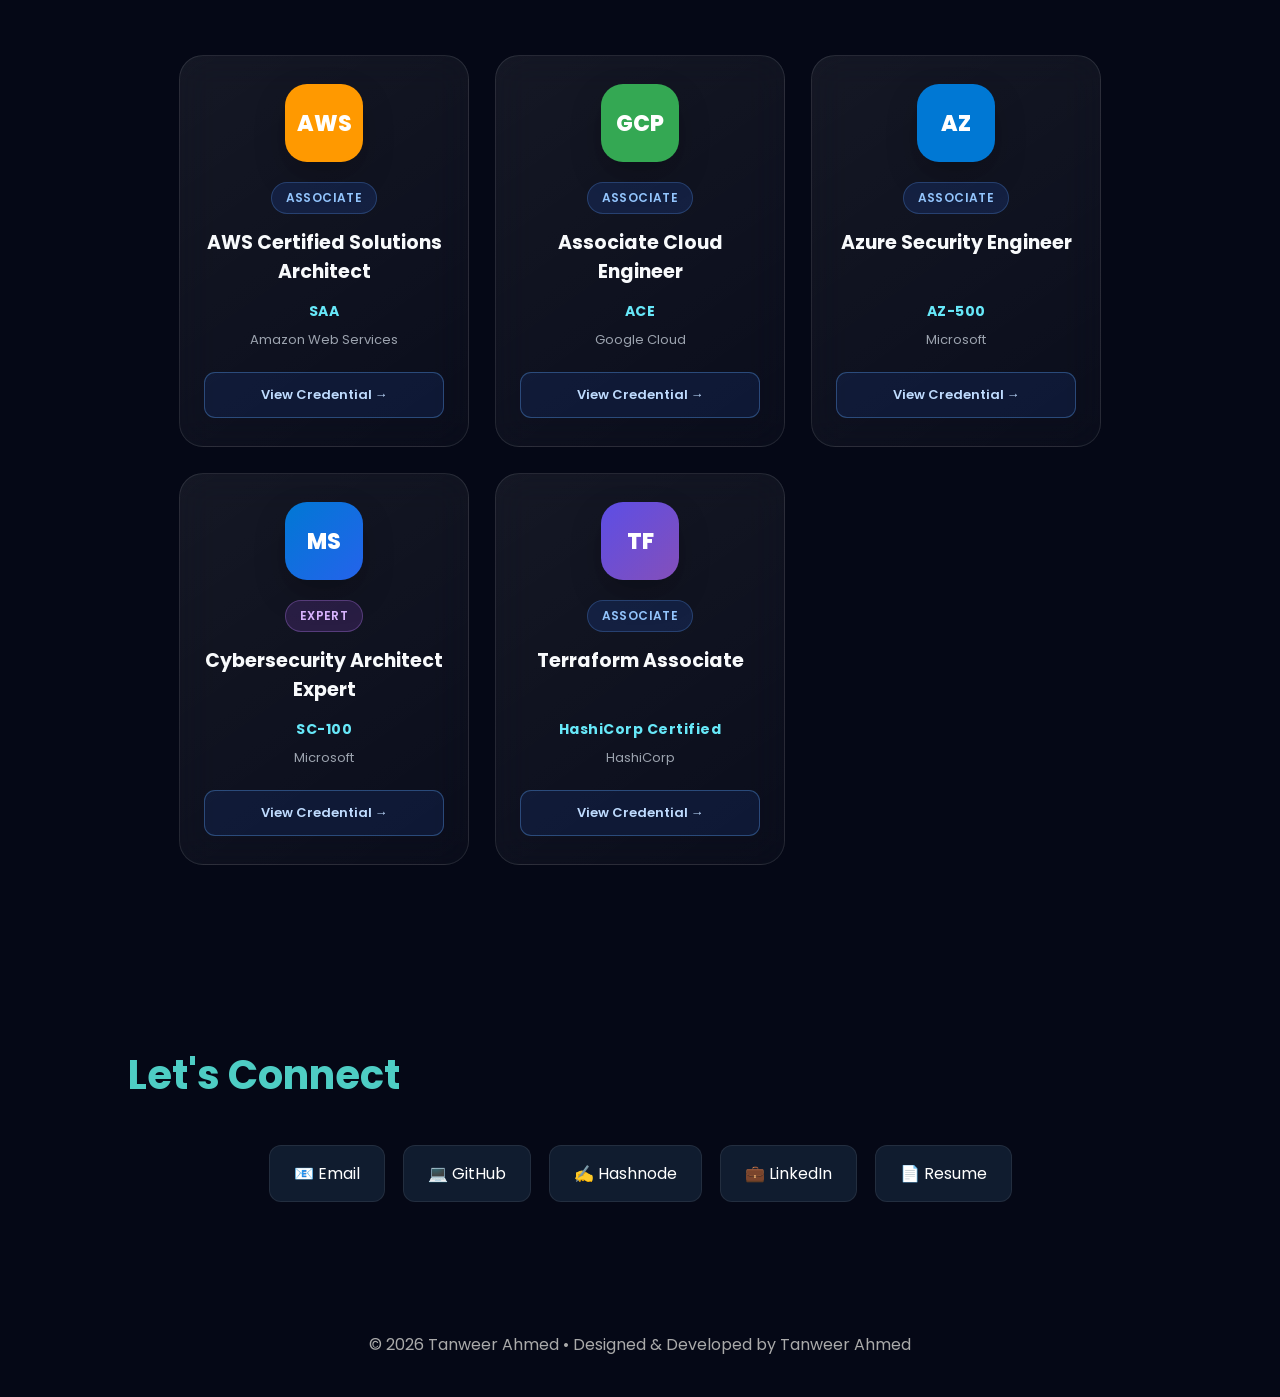
==== commit 6942b91b: "Fix WIZ to Wiz and update stylesheet link" ====
--- a/index.html
+++ b/index.html
@@ -24,7 +24,7 @@
     
     <link rel="icon" type="image/jpeg" href="images/favicon.jpg?v=3">
     <link rel="apple-touch-icon" href="images/favicon.jpg?v=3">
-    <link rel="stylesheet" href="../../style.css?v=6">
+    <link rel="stylesheet" href="style.css?v=6">
     <link rel="preconnect" href="https://fonts.googleapis.com">
     <link rel="preconnect" href="https://fonts.gstatic.com" crossorigin>
     <link href="https://fonts.googleapis.com/css2?family=Poppins:wght@300;400;500;600;700;800&display=swap" rel="stylesheet">
@@ -326,7 +326,7 @@
 
 Worked on enterprise cloud security,
 multi-cloud governance,
-WIZ,
+Wiz,
 Terraform,
 IAM,
 DevSecOps
@@ -480,7 +480,7 @@
 
 <p>
 
-WIZ • CSPM • IAM • Vulnerability Management • Cloud Governance
+Wiz • CSPM • IAM • Vulnerability Management • Cloud Governance
 • Security Best Practices
 
 </p>
@@ -638,7 +638,7 @@
 <p>
 
 Worked on Cloud Security Consulting,
-WIZ, DevSecOps,
+Wiz, DevSecOps,
 Cloud Governance,
 IAM,
 Infrastructure Security,
@@ -970,12 +970,10 @@
 
             <div class="project-actions">
 
-                <a href="projects/aws-to-azure-migration.html"
-                   class="primary project-btn">
-
-                    Explore Migration Case Study →
-
-                </a>
+                <a href="/projects/aws-to-azure-migration/"
+   class="primary project-btn">
+    Explore Migration Case Study →
+</a>
 
             </div>
 
@@ -984,7 +982,7 @@
 
 
         <!-- =====================================================
-        PROJECT 02 - WIZ CNAPP
+        PROJECT 02 - Wiz CNAPP
         ====================================================== -->
 
         <article class="case-study-card featured-case">
@@ -1072,14 +1070,14 @@
             </div>
 
 
-            <!-- WIZ ARCHITECTURE -->
+            <!-- Wiz ARCHITECTURE -->
 
             <div class="architecture-preview">
 
 <pre>
 AWS ─────────┐
              │
-Azure ───────┼──────→ WIZ CNAPP
+Azure ───────┼──────→ Wiz CNAPP
              │              │
 GCP ─────────┘              ↓
                      Security Context
@@ -1177,12 +1175,10 @@
 
             <div class="project-actions">
 
-                <a href="projects/wiz-cnapp.html"
-                   class="primary project-btn">
-
+                    <a href="/projects/wiz-cnapp/"
+                       class="primary project-btn">
                     Explore Security Case Study →
-
-                </a>
+                    </a>
 
 
                 <a href="https://github.com/shaiktanweer5"
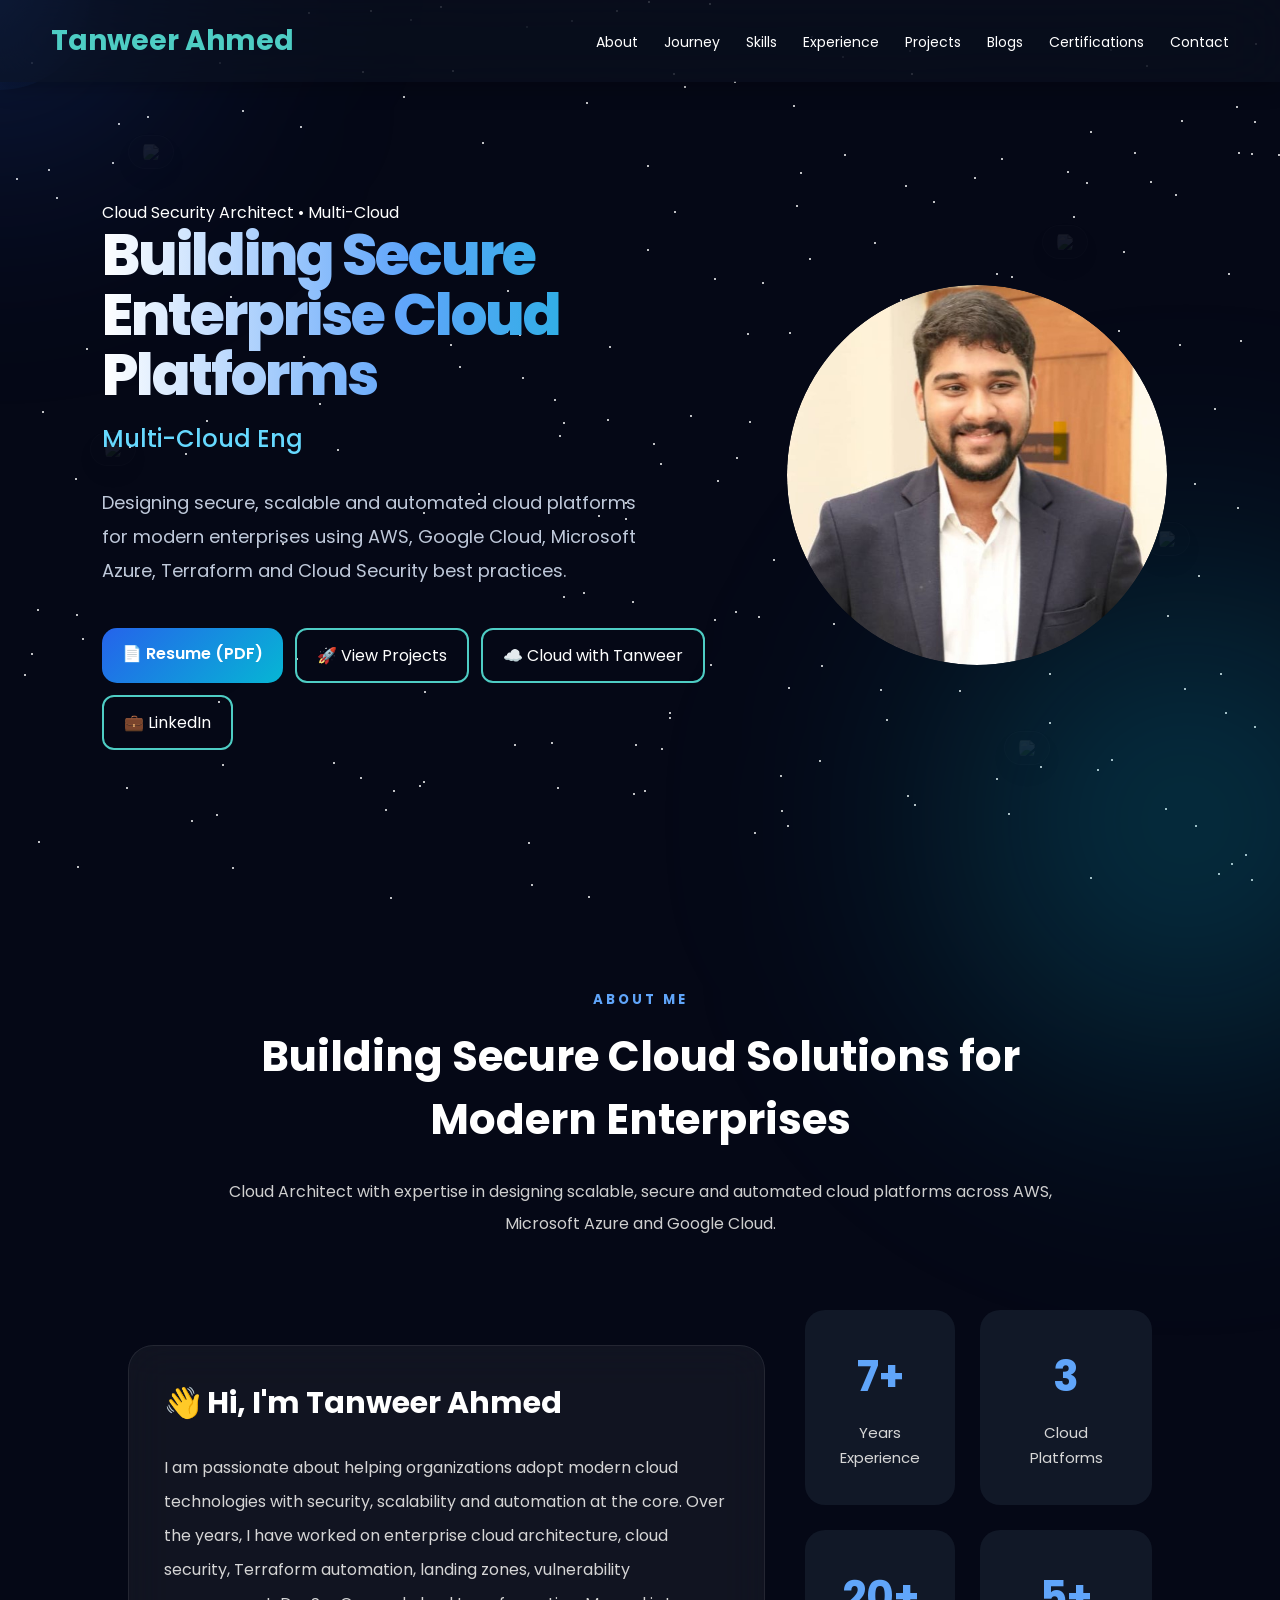
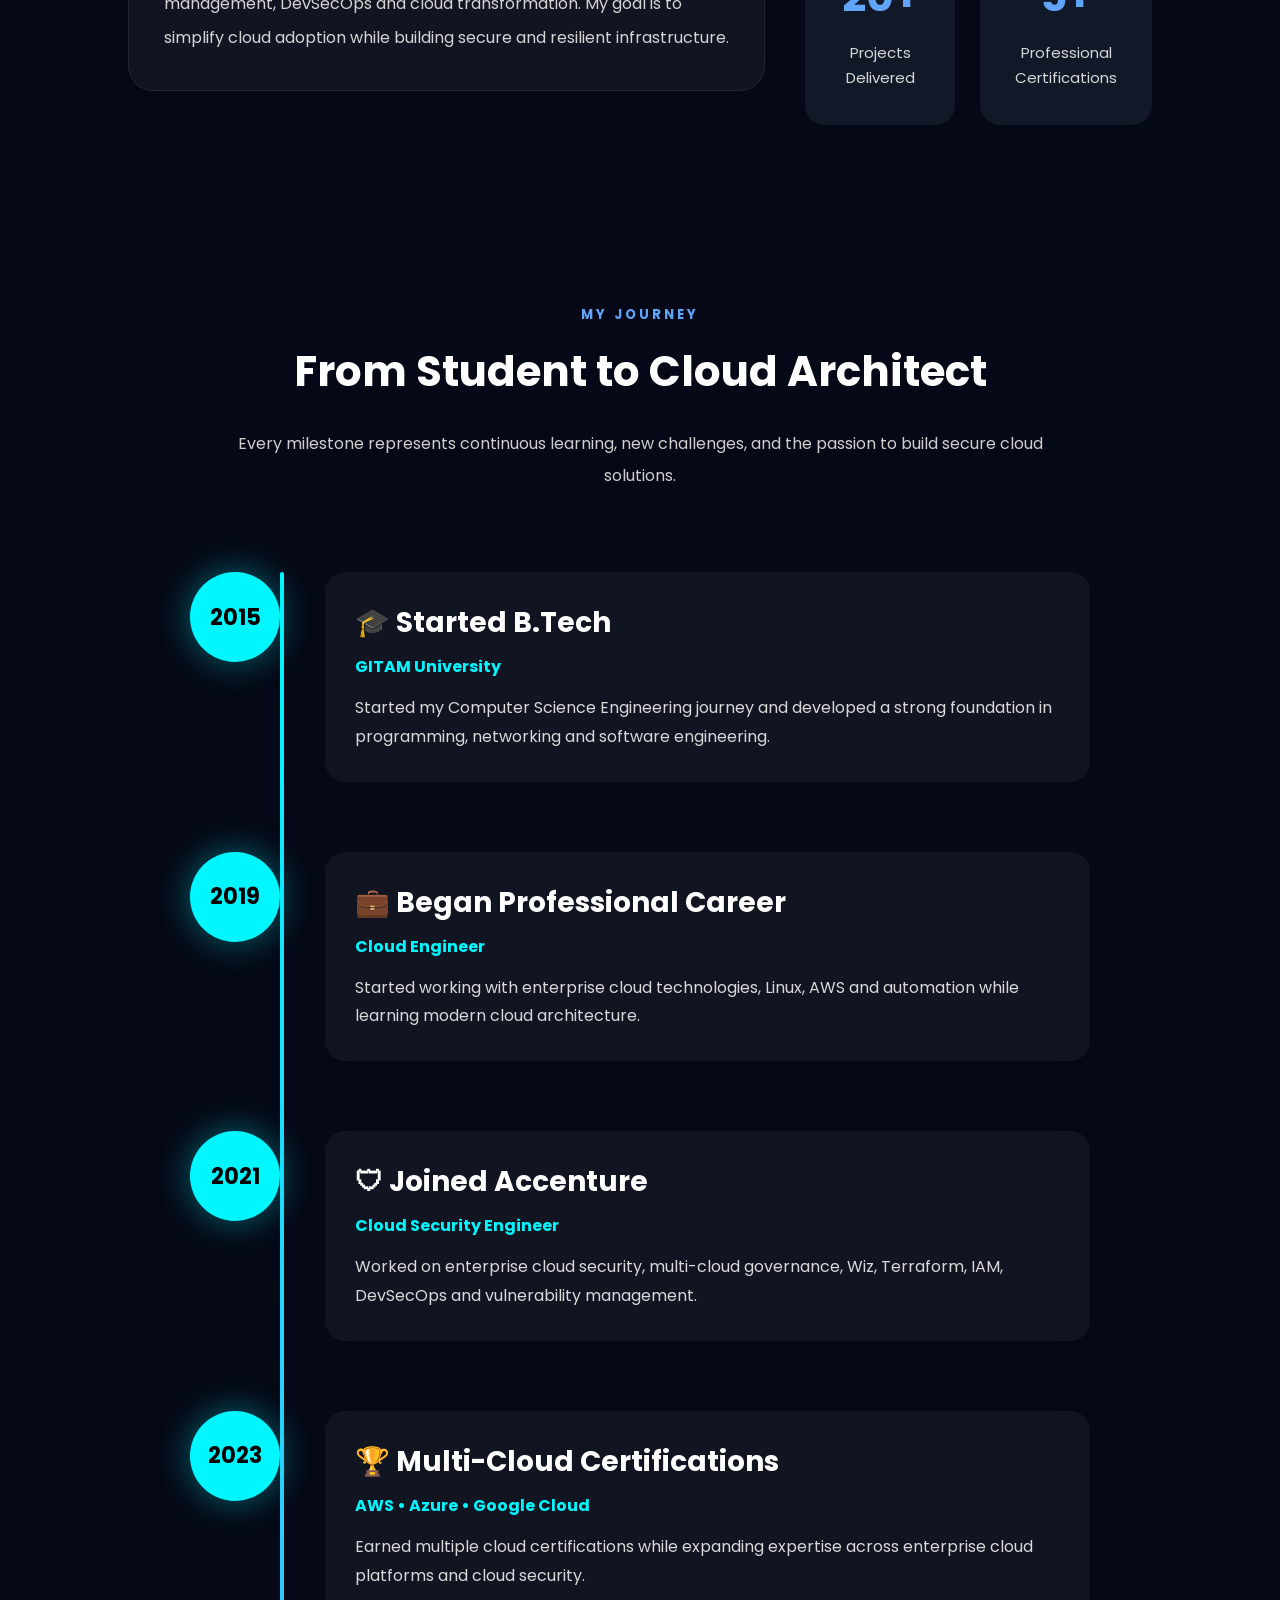
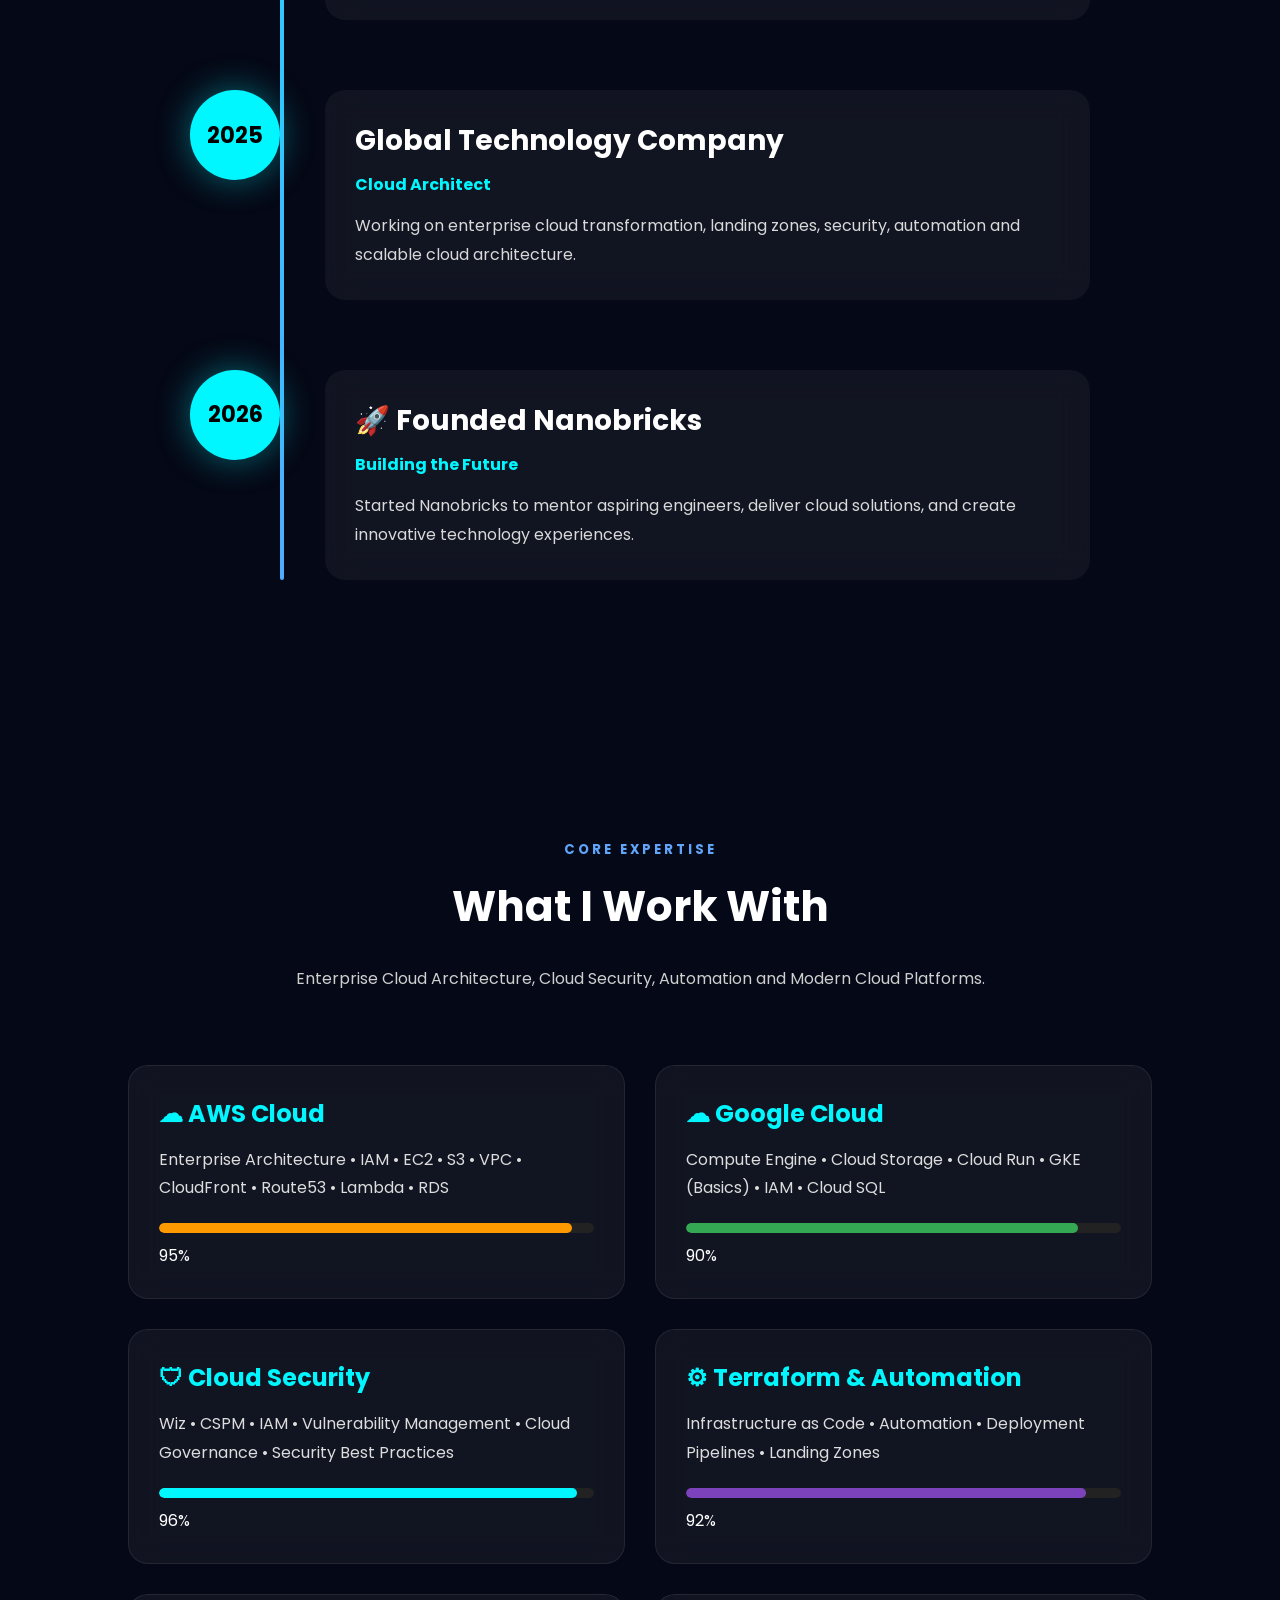
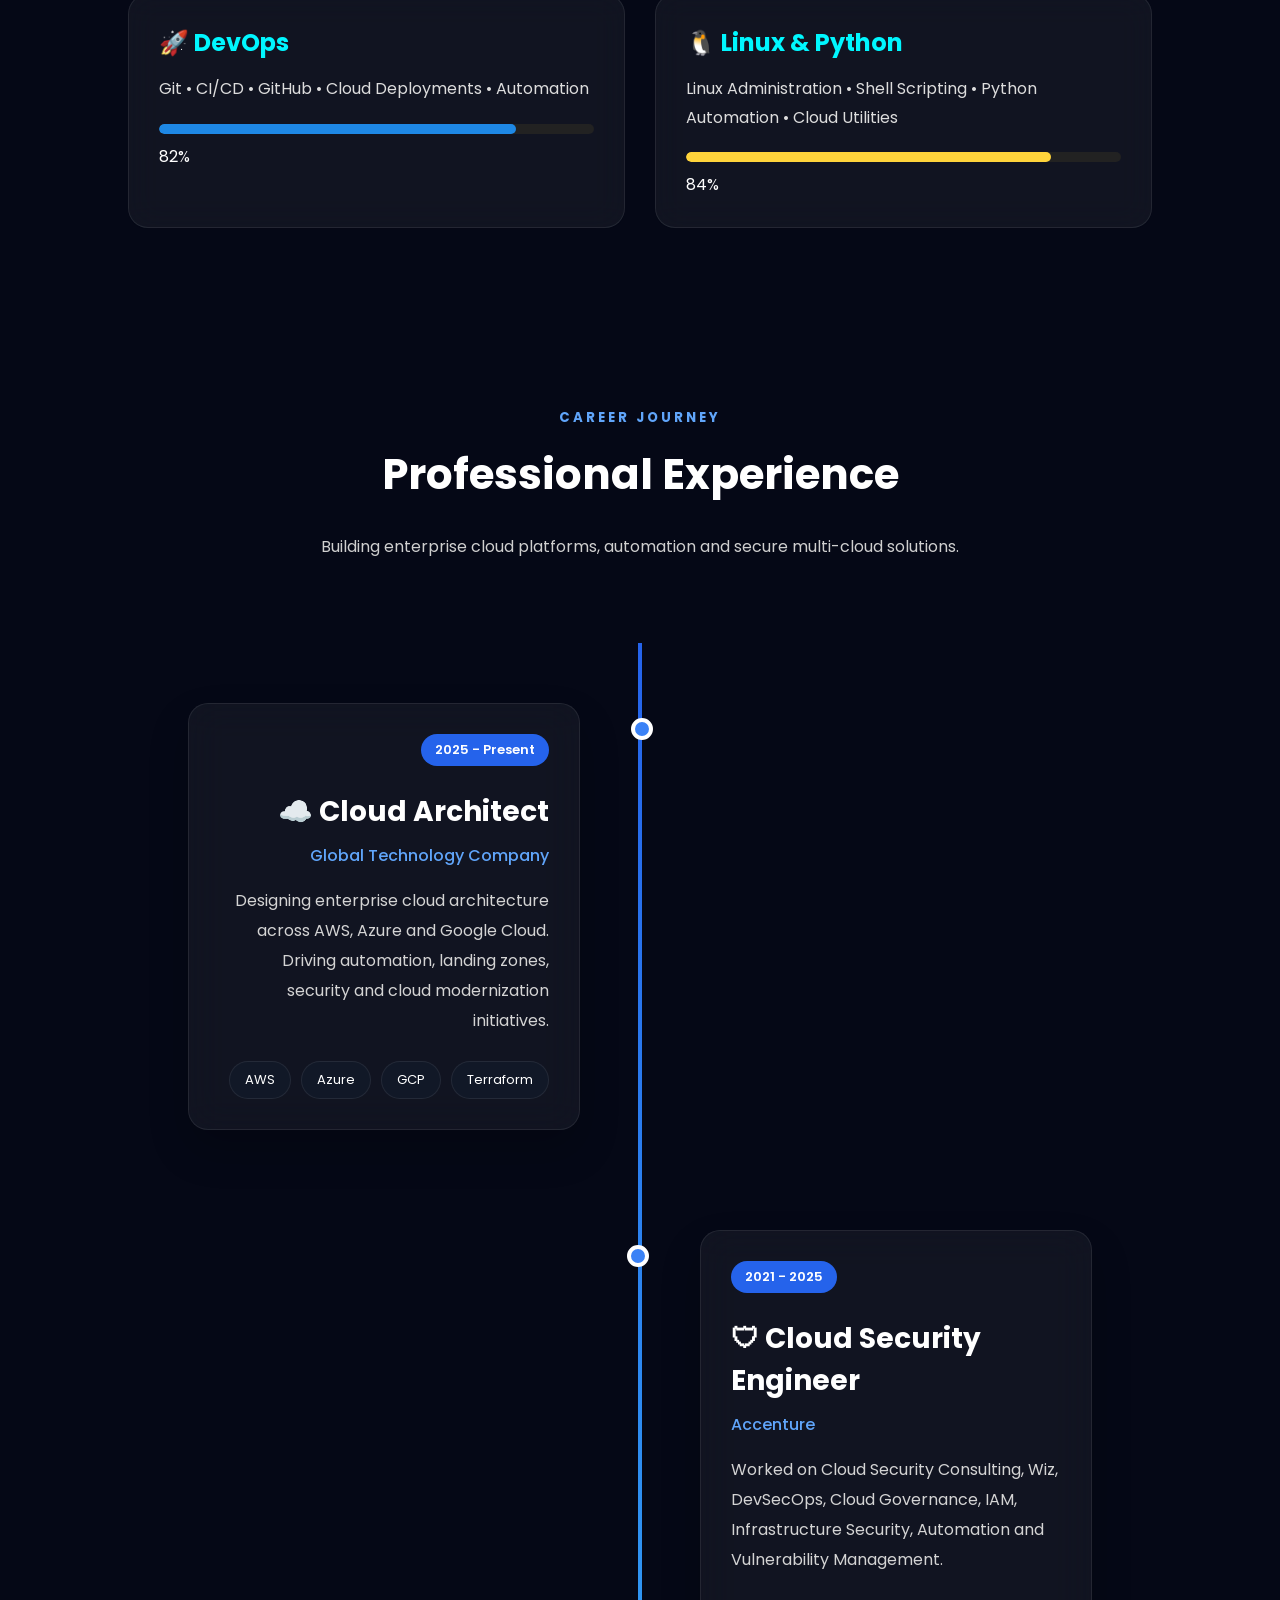
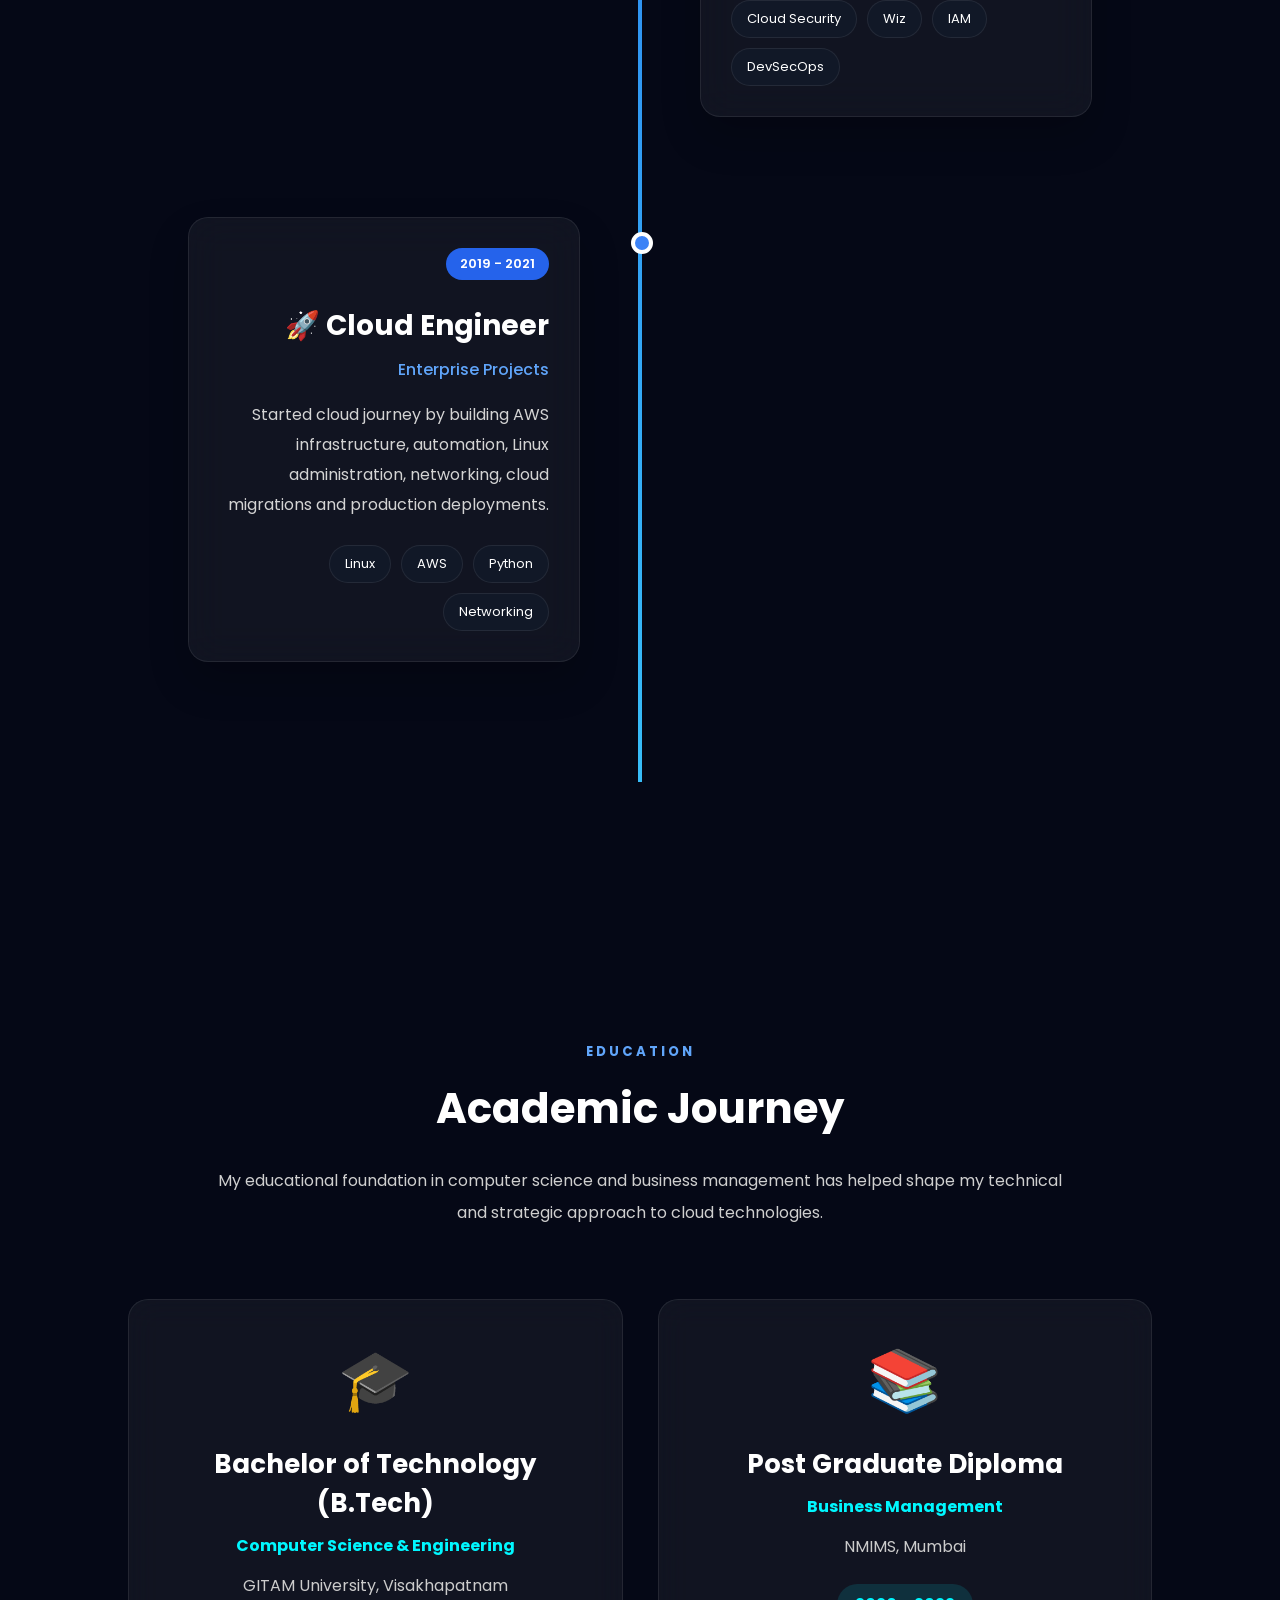
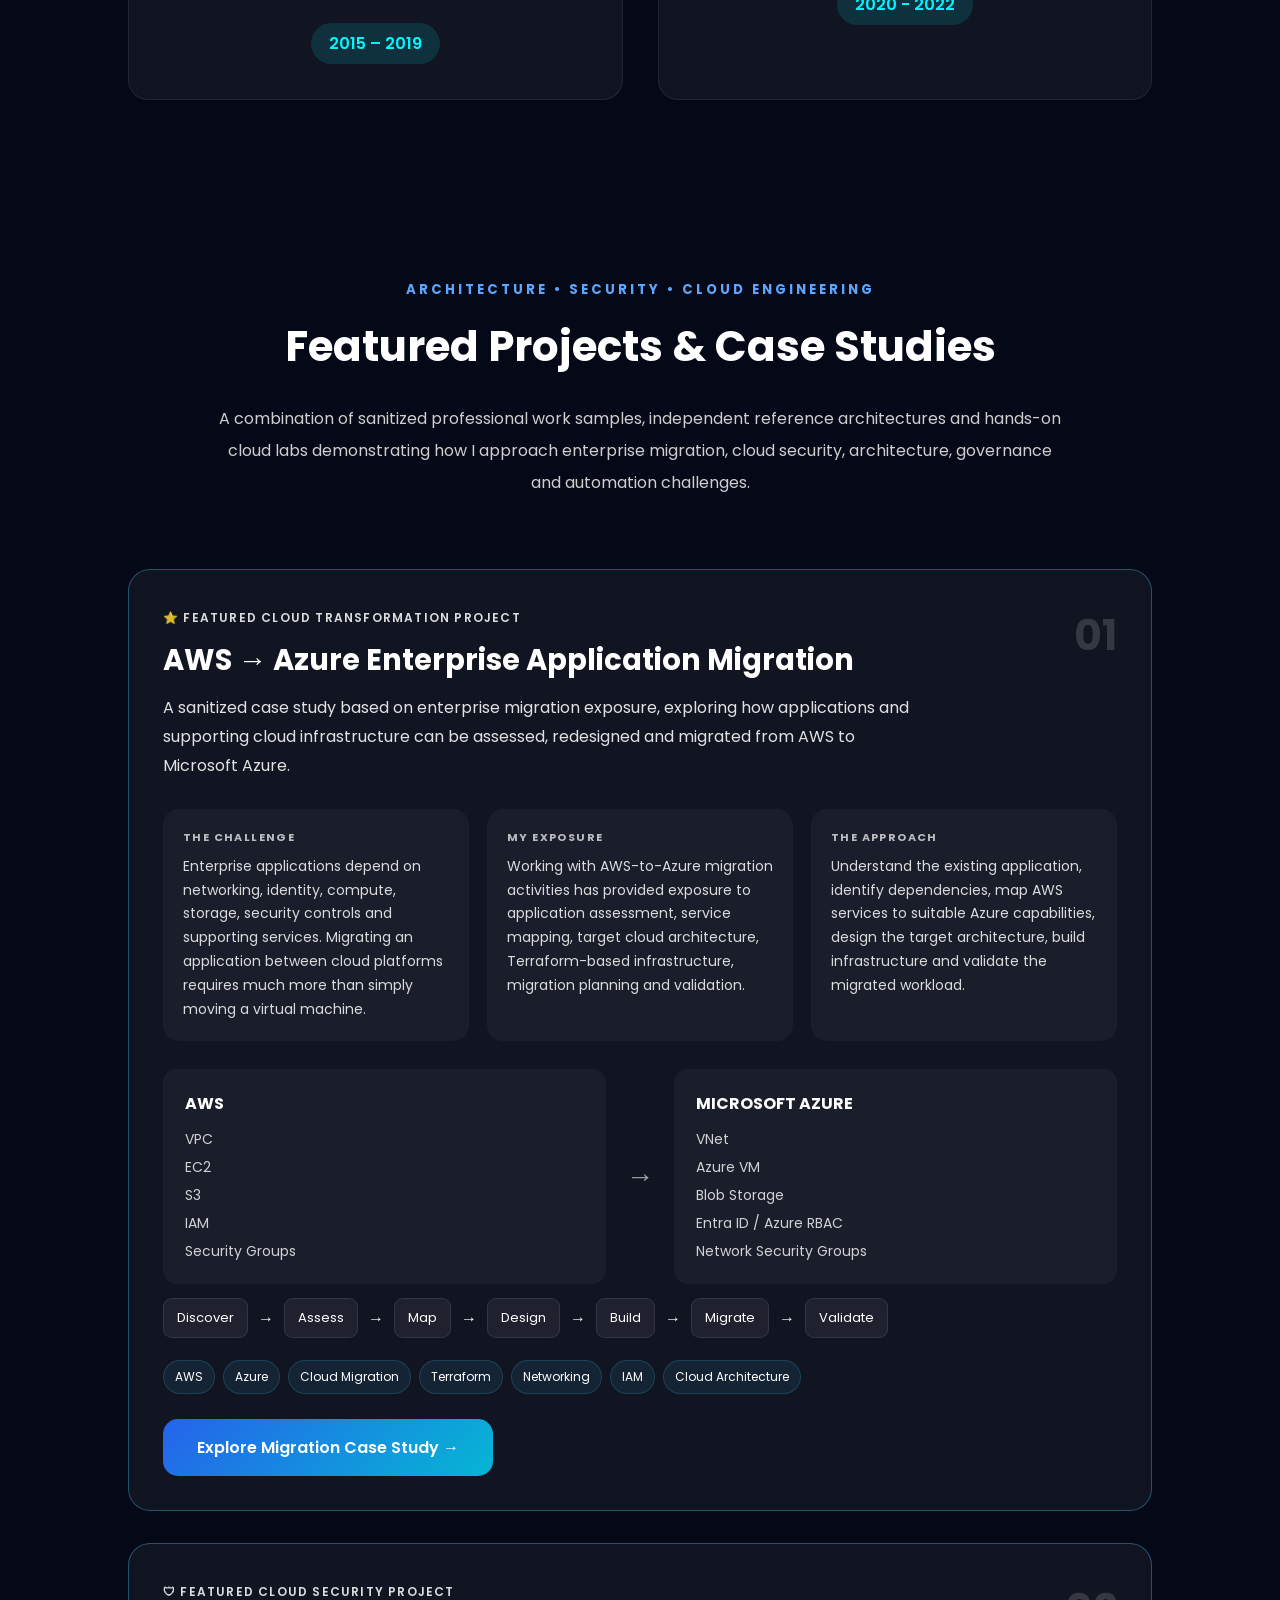
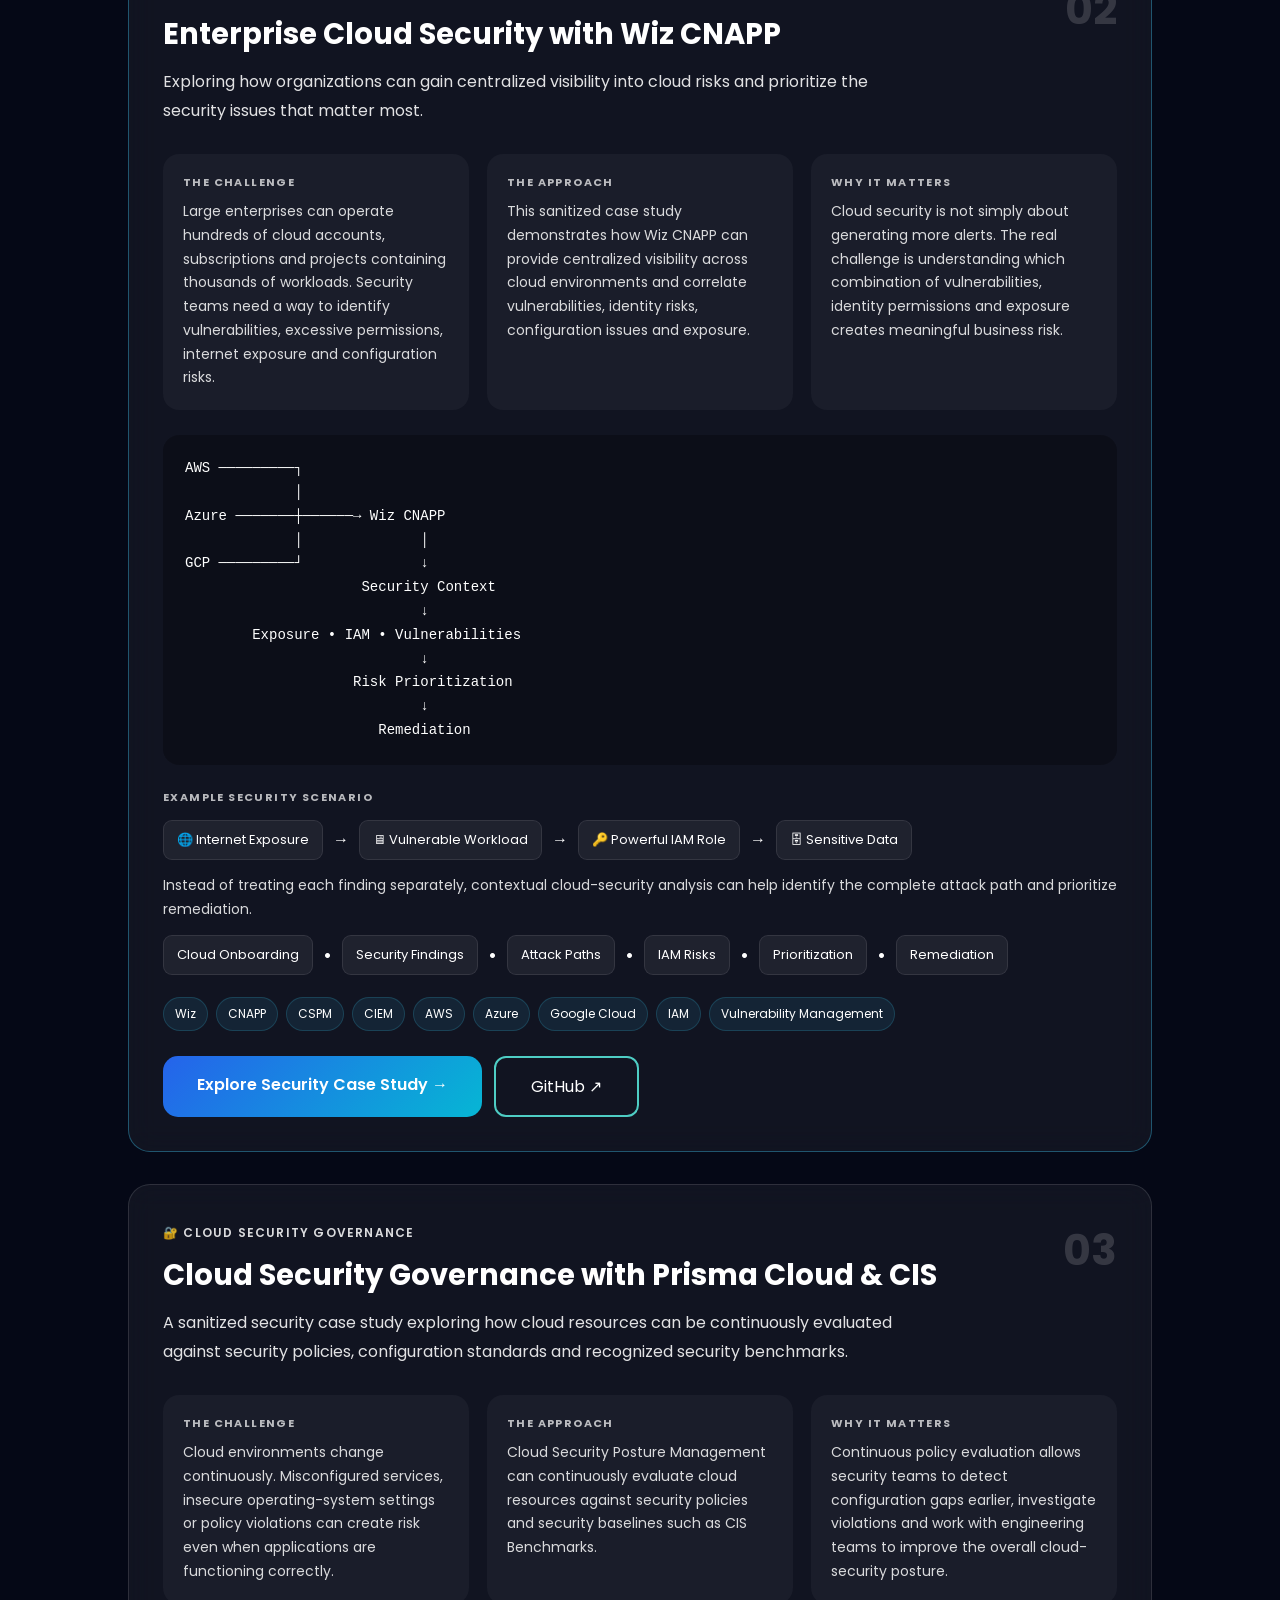
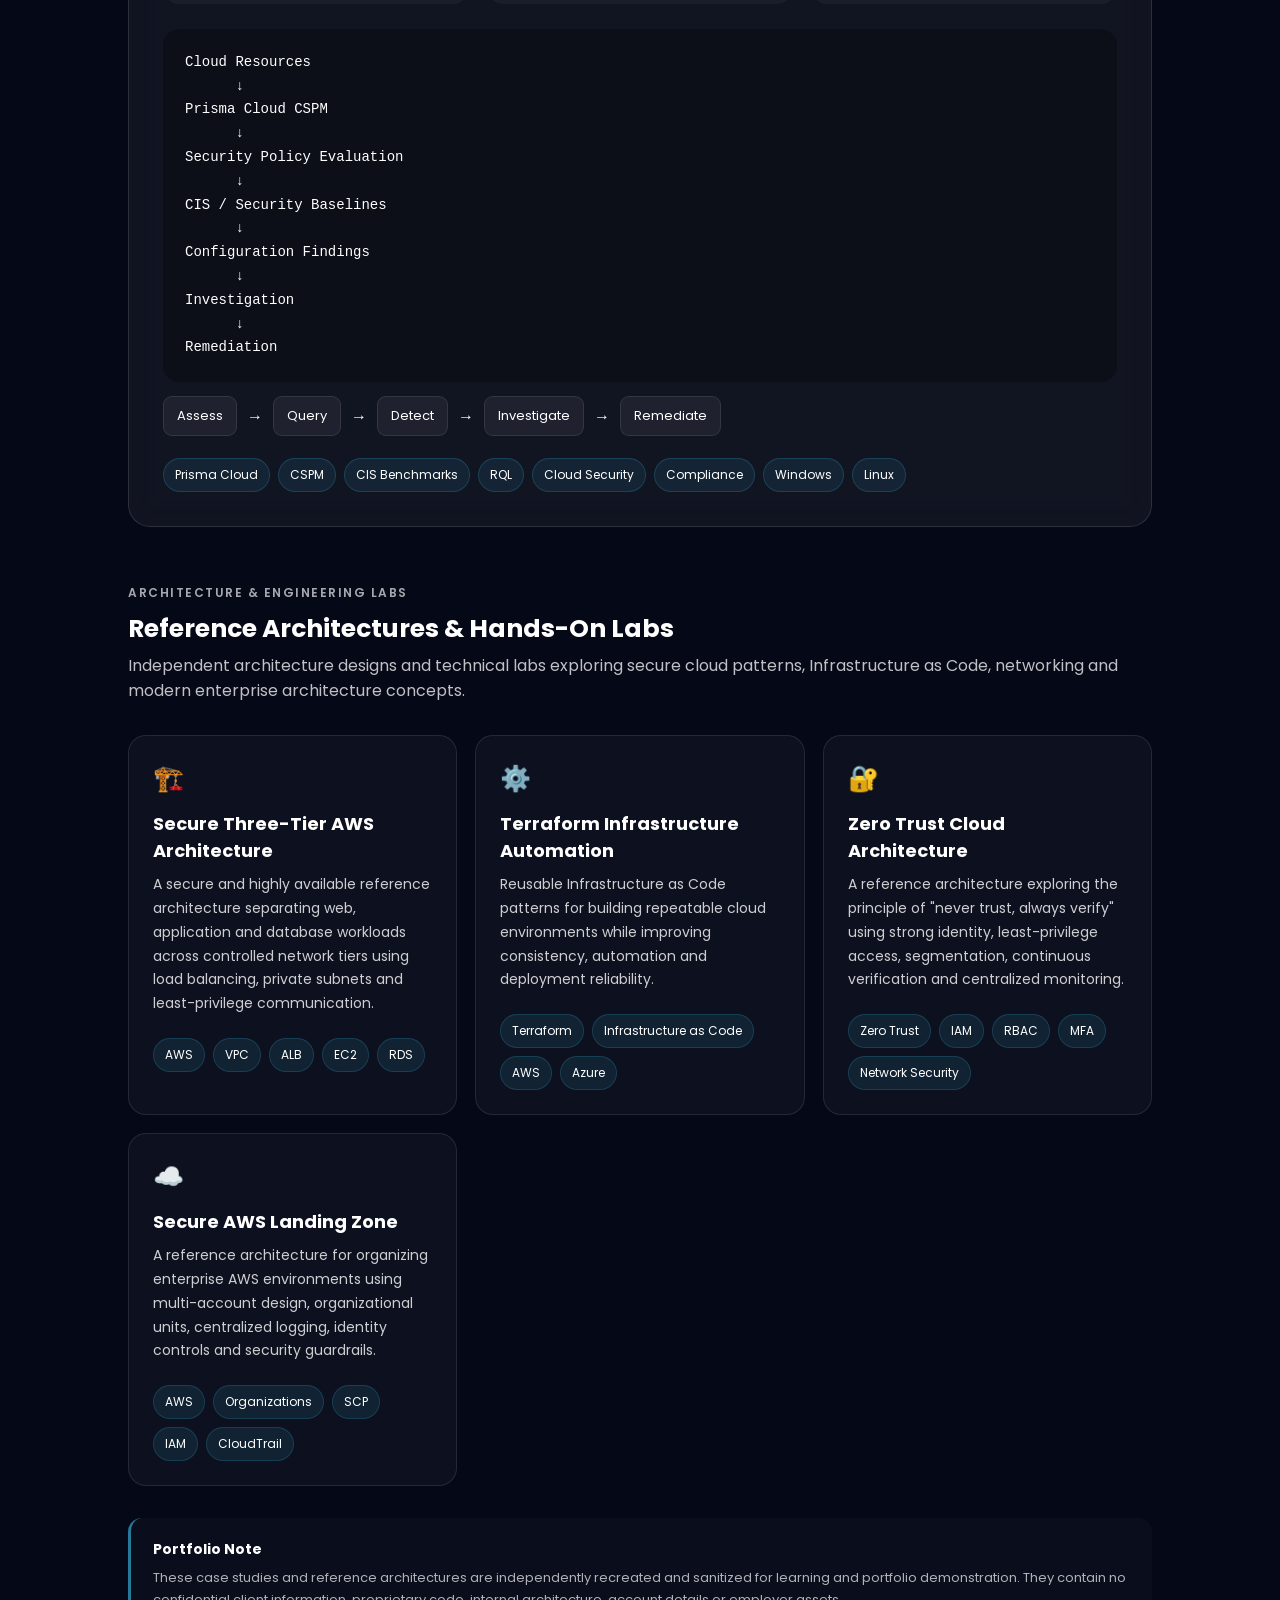
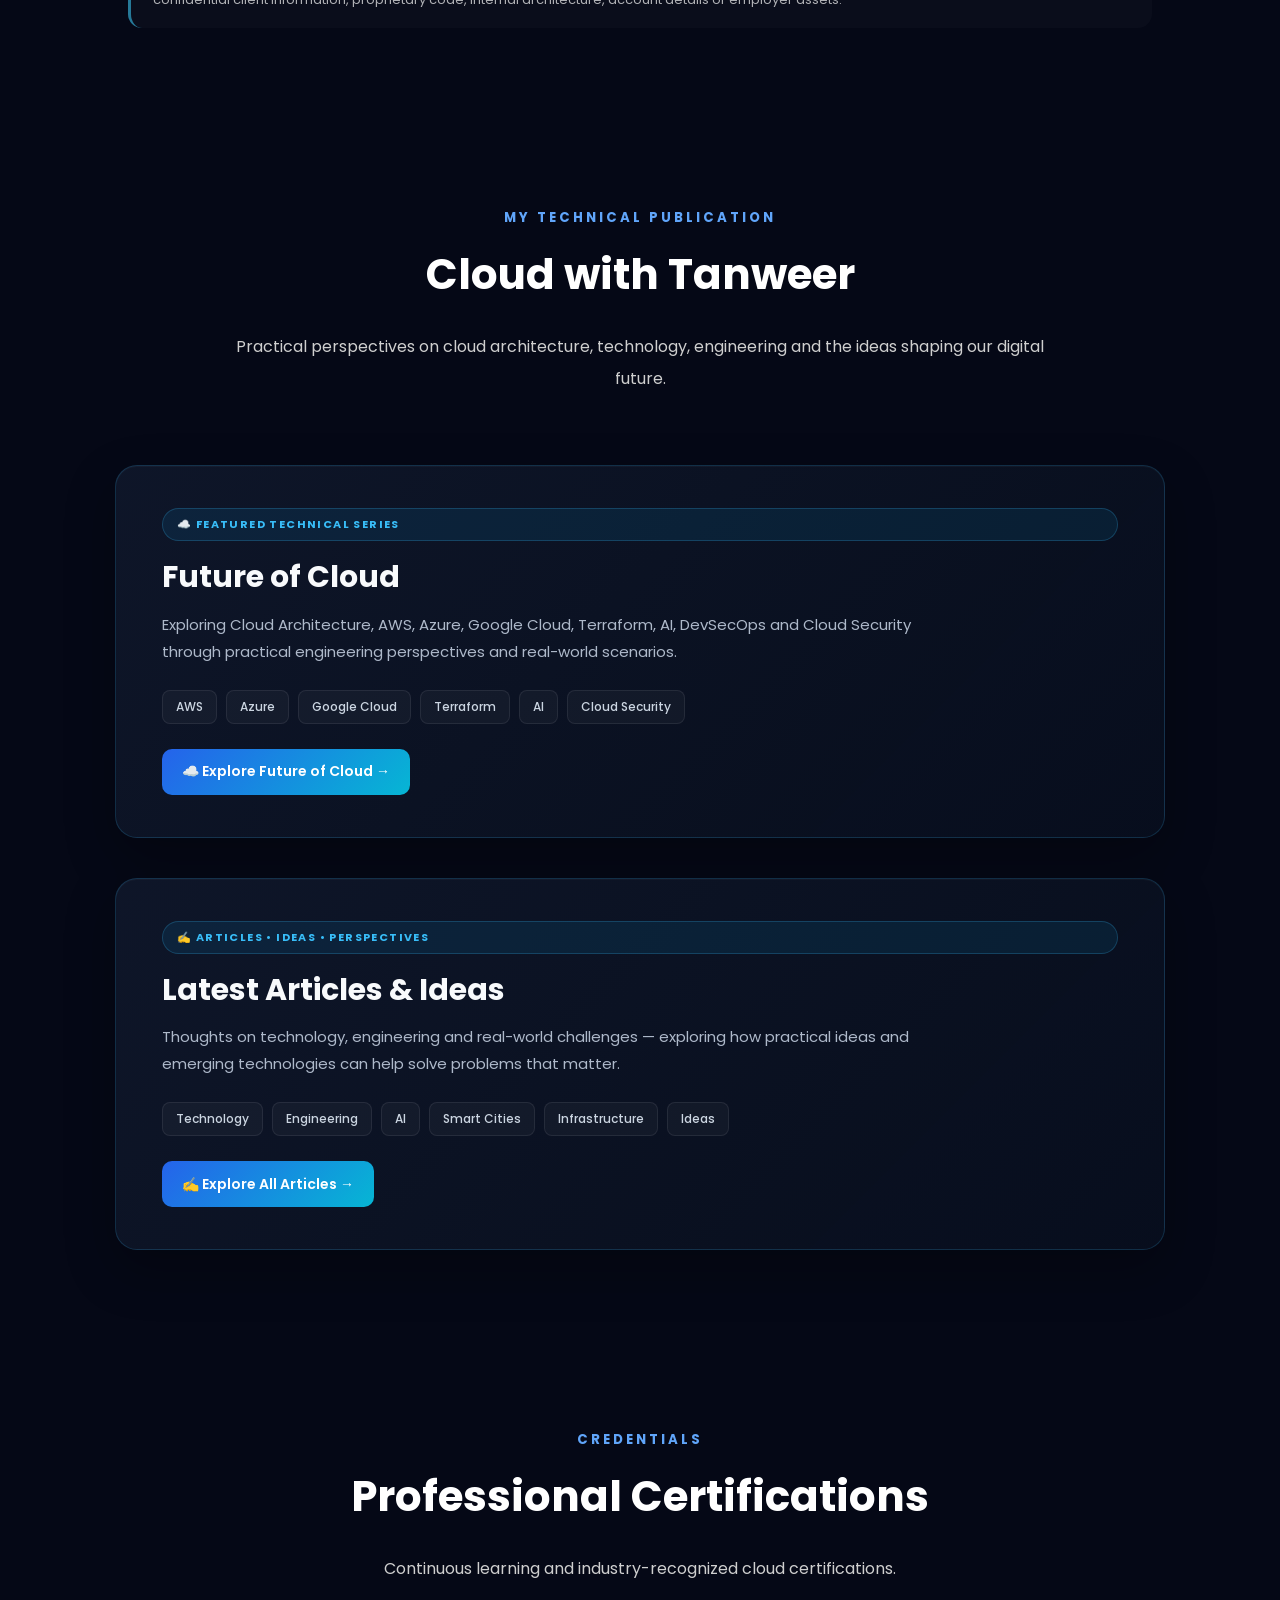
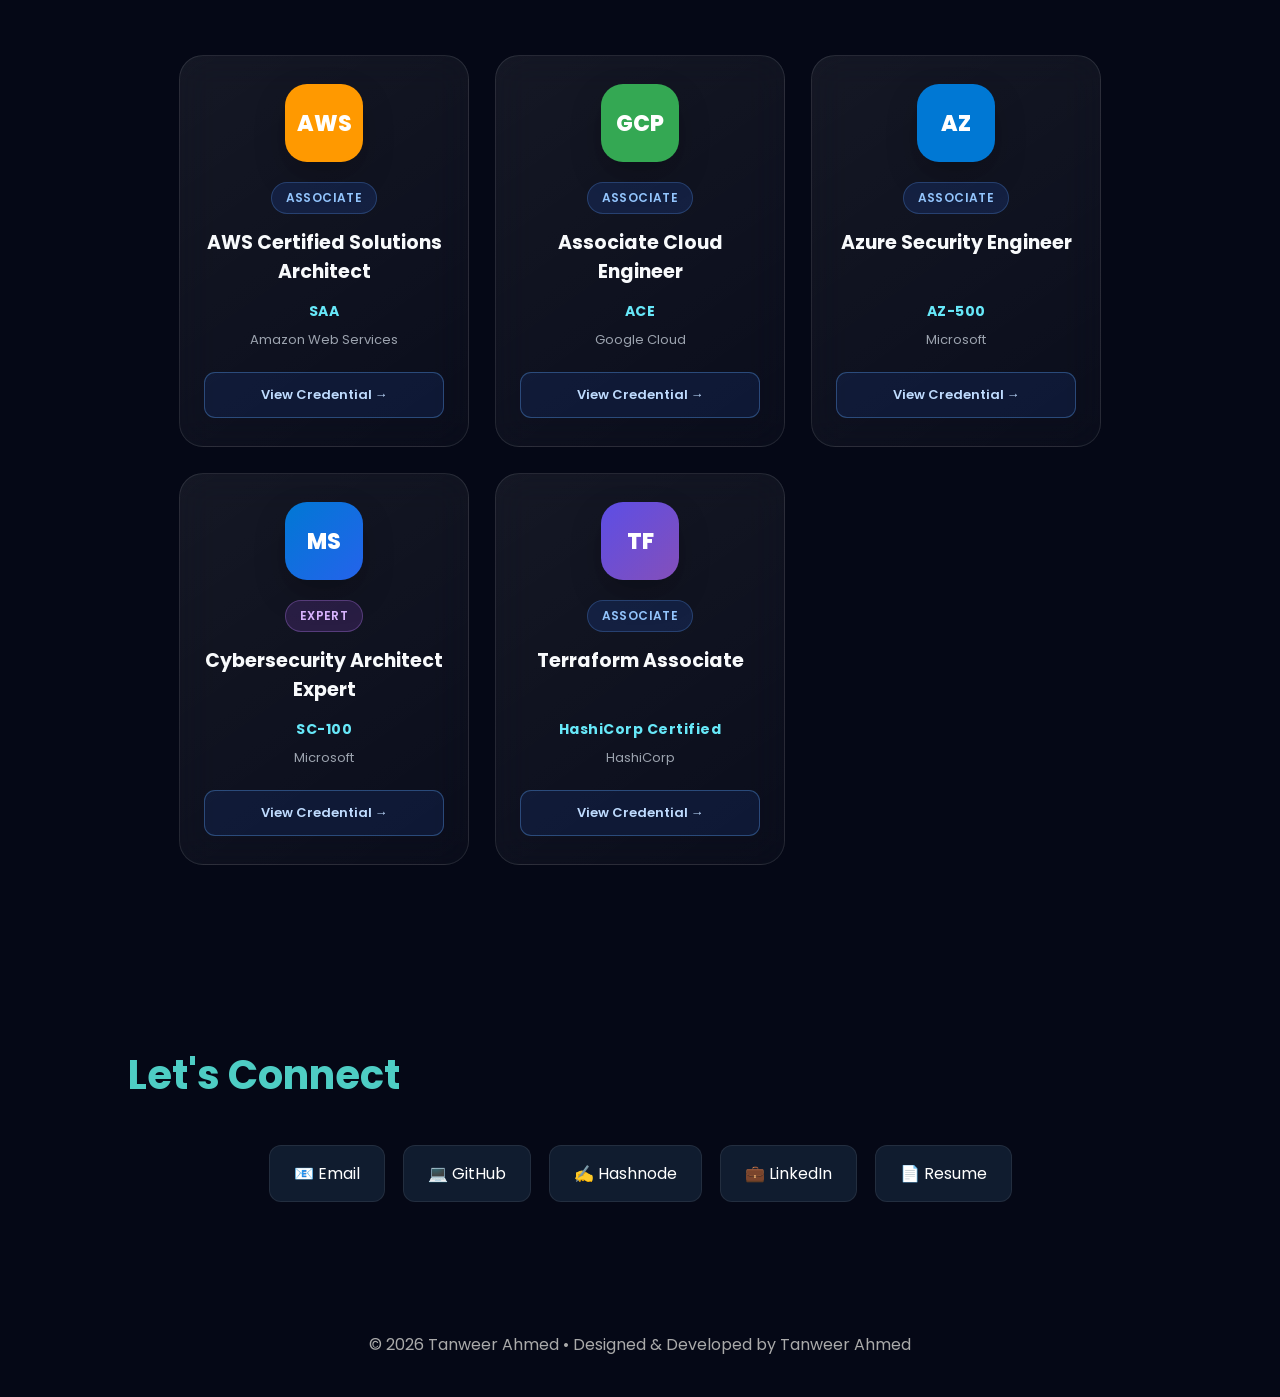
==== commit 80179716: "Correct spelling of 'WIZ' to 'Wiz'" ====
--- a/index.html
+++ b/index.html
@@ -651,7 +651,7 @@
 
 <span>Cloud Security</span>
 
-<span>WIZ</span>
+<span>Wiz</span>
 
 <span>IAM</span>
 
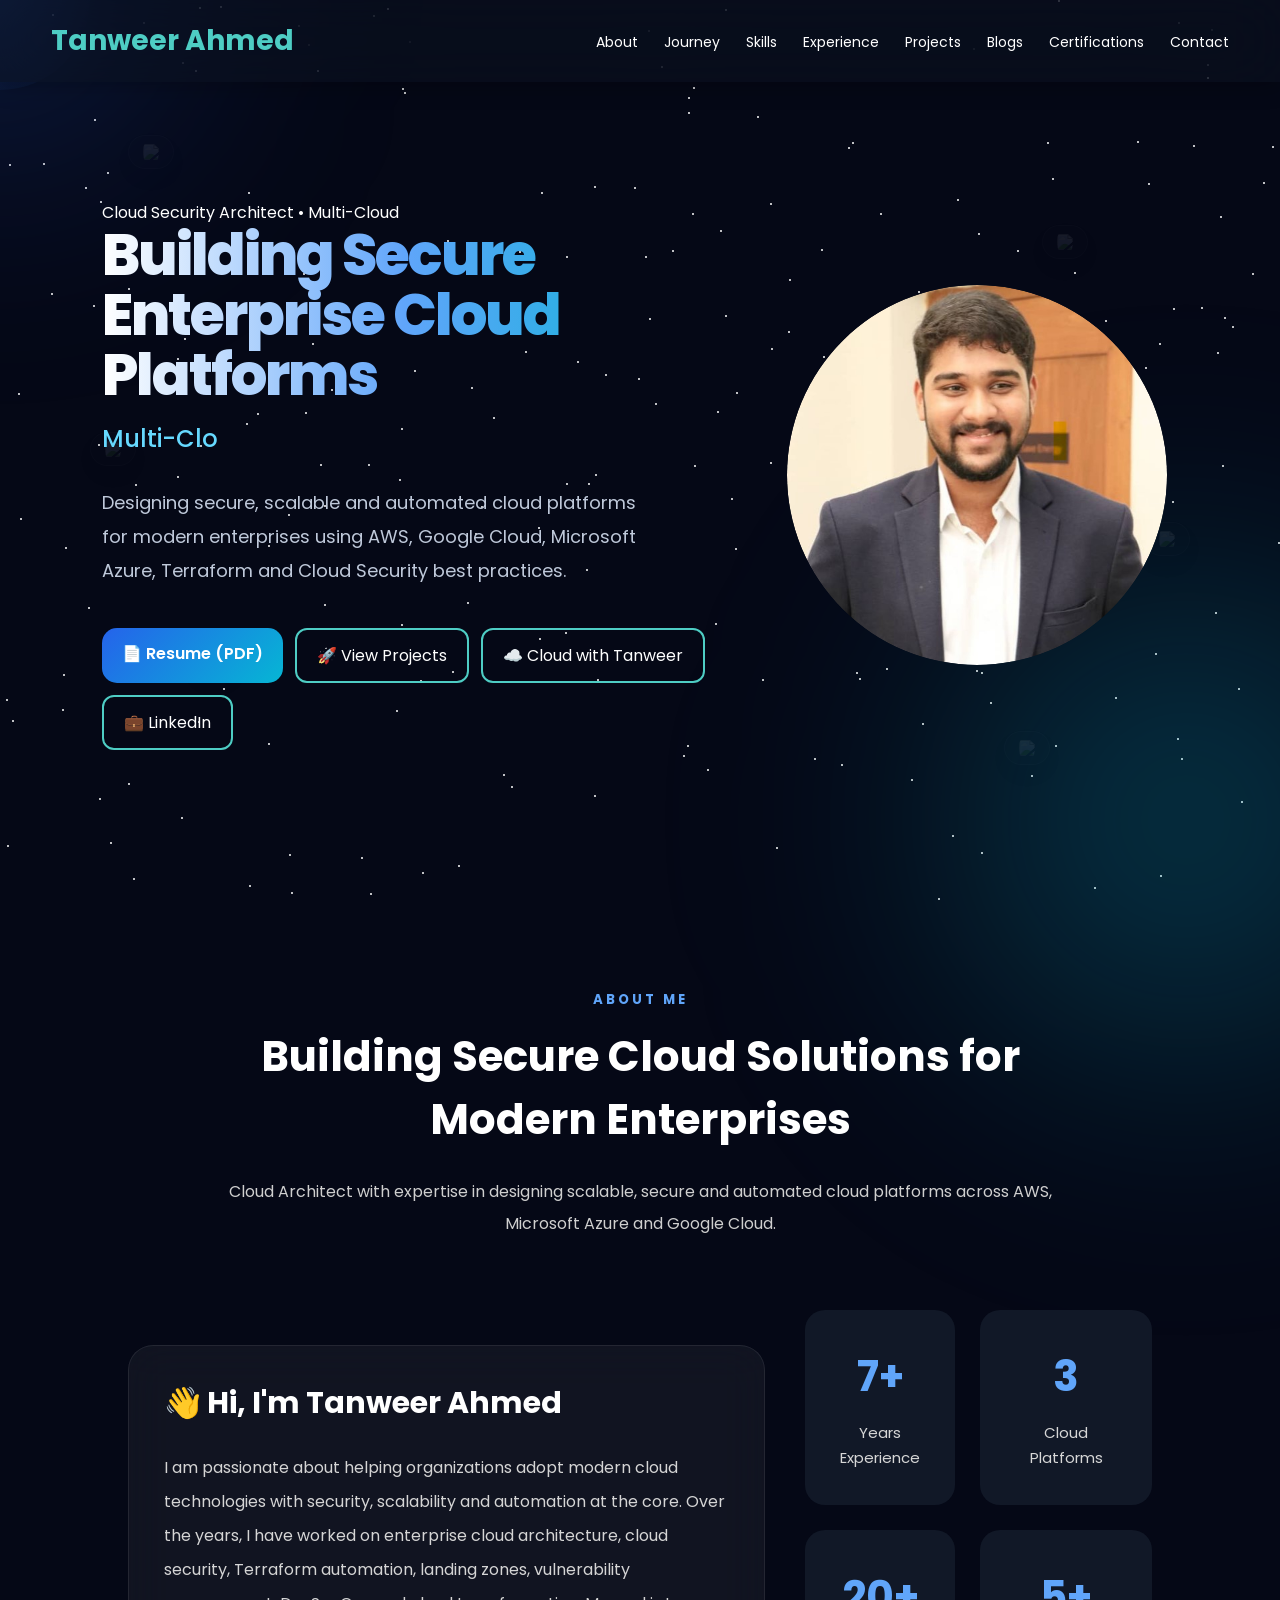
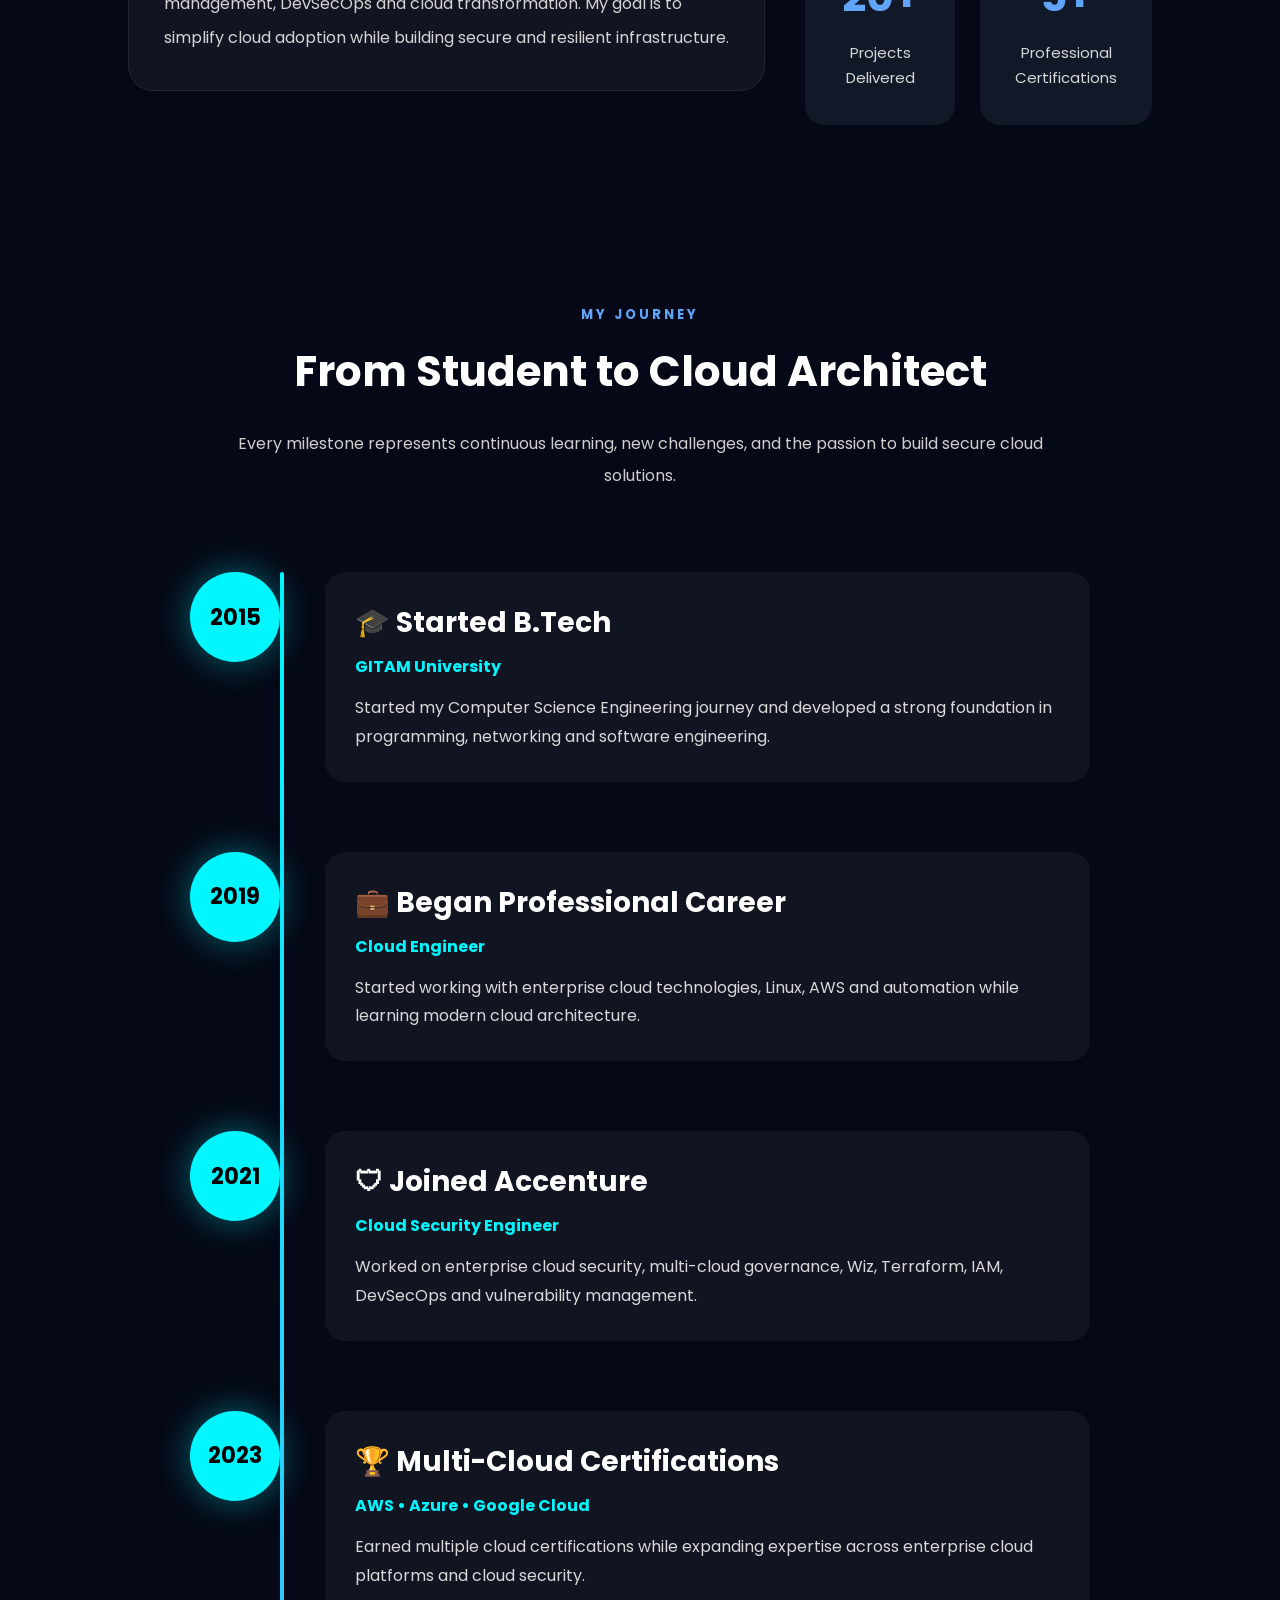
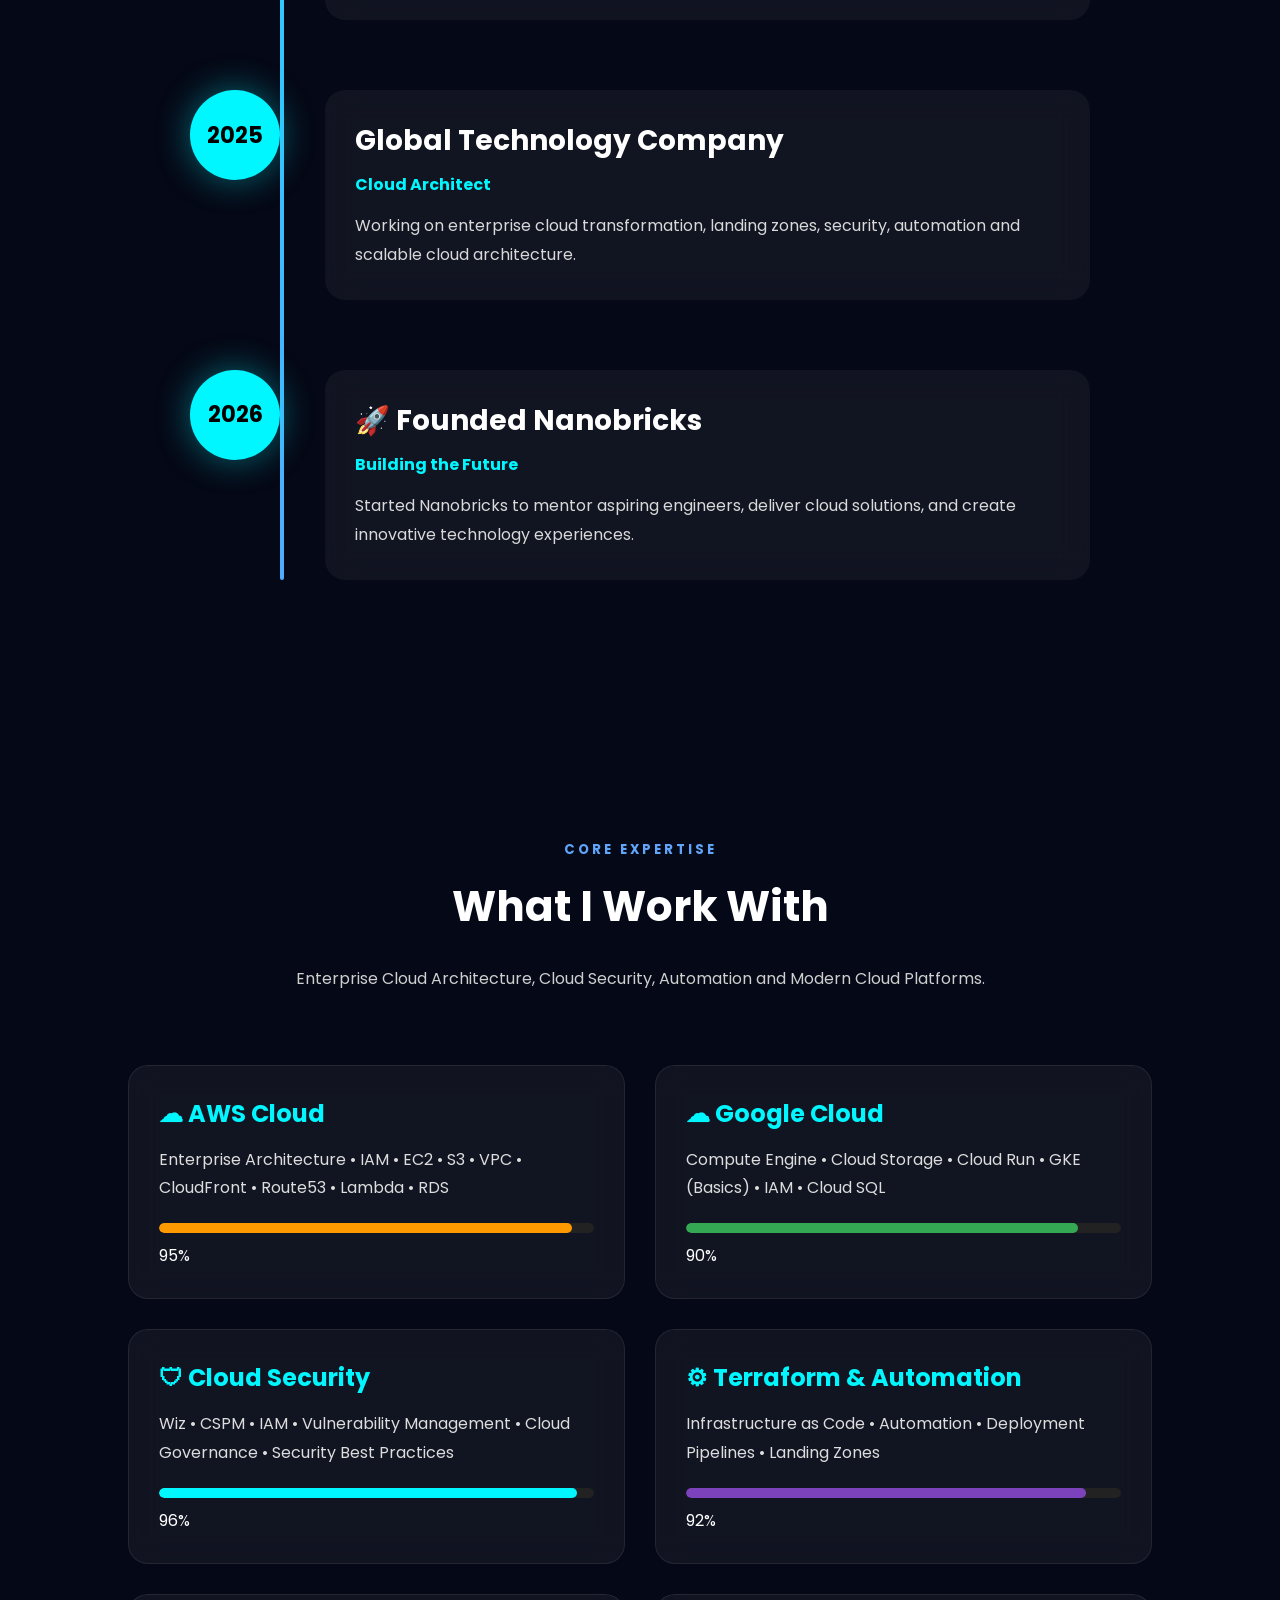
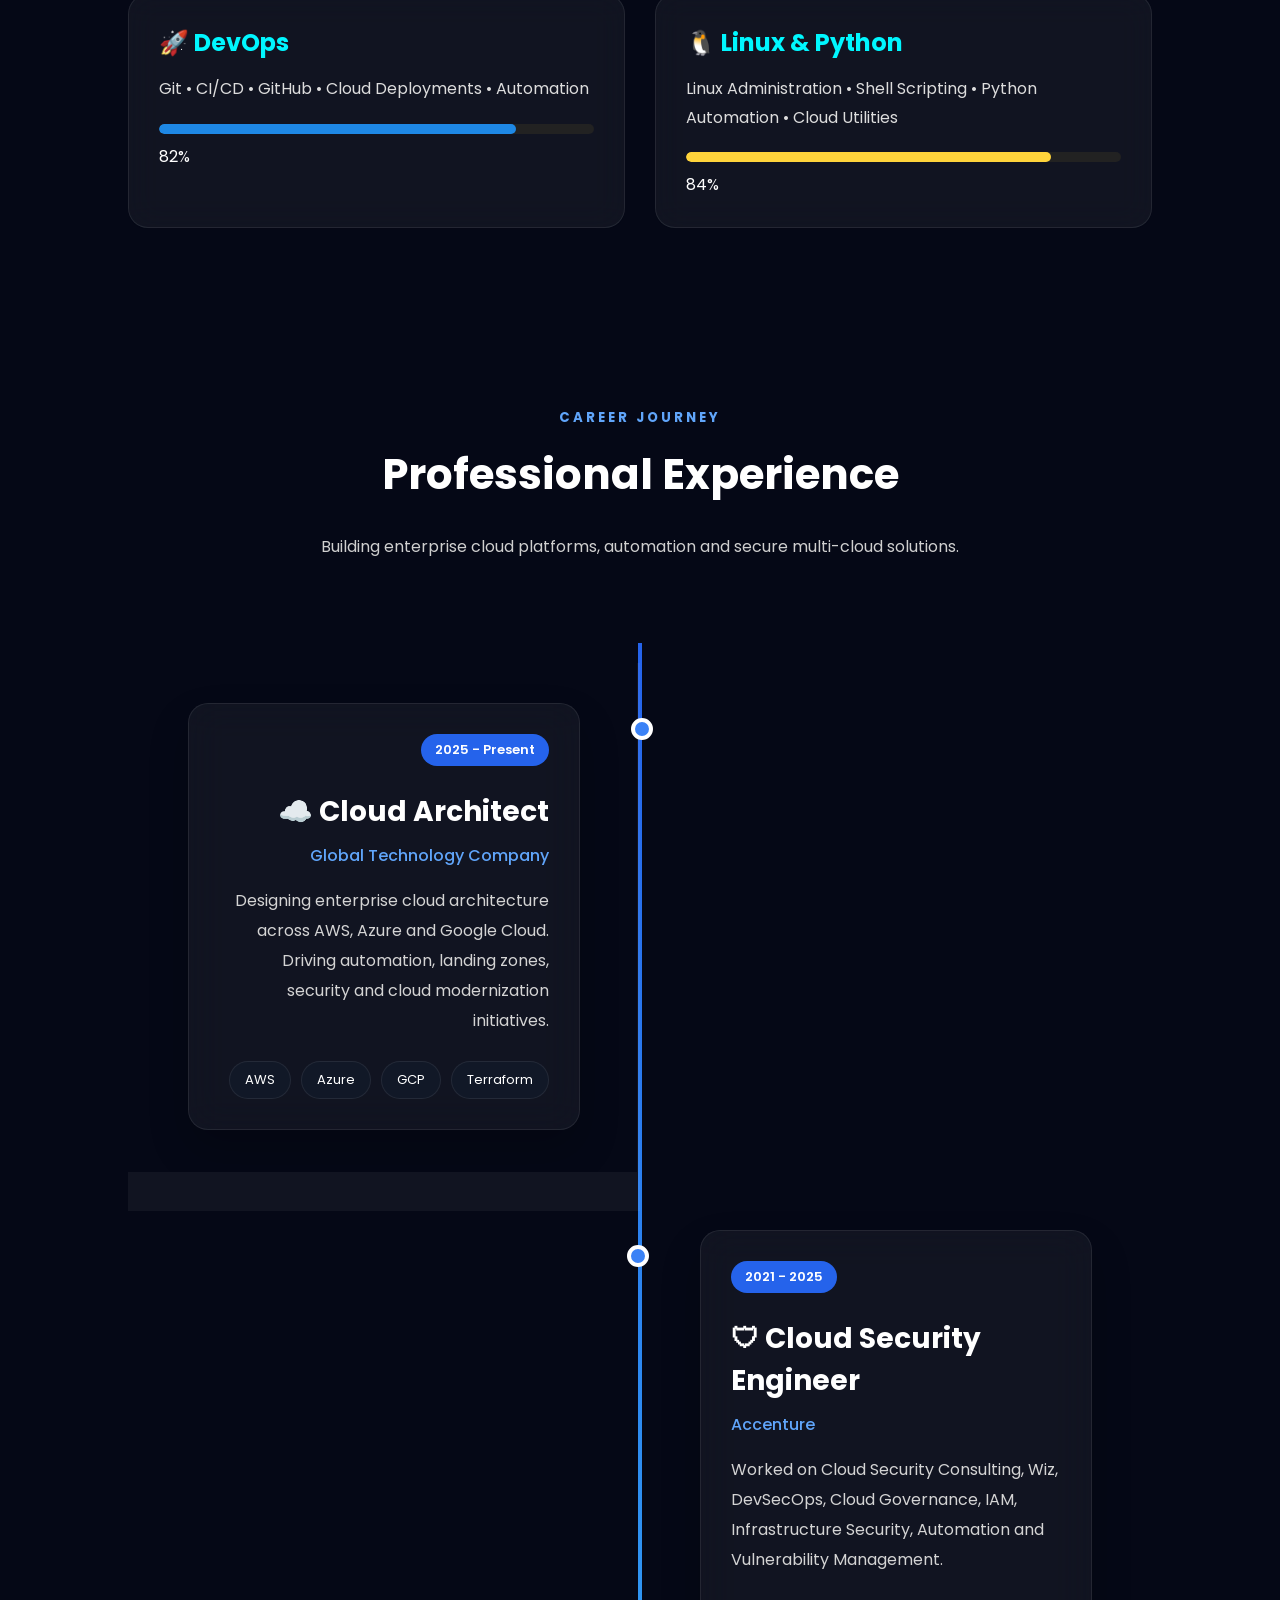
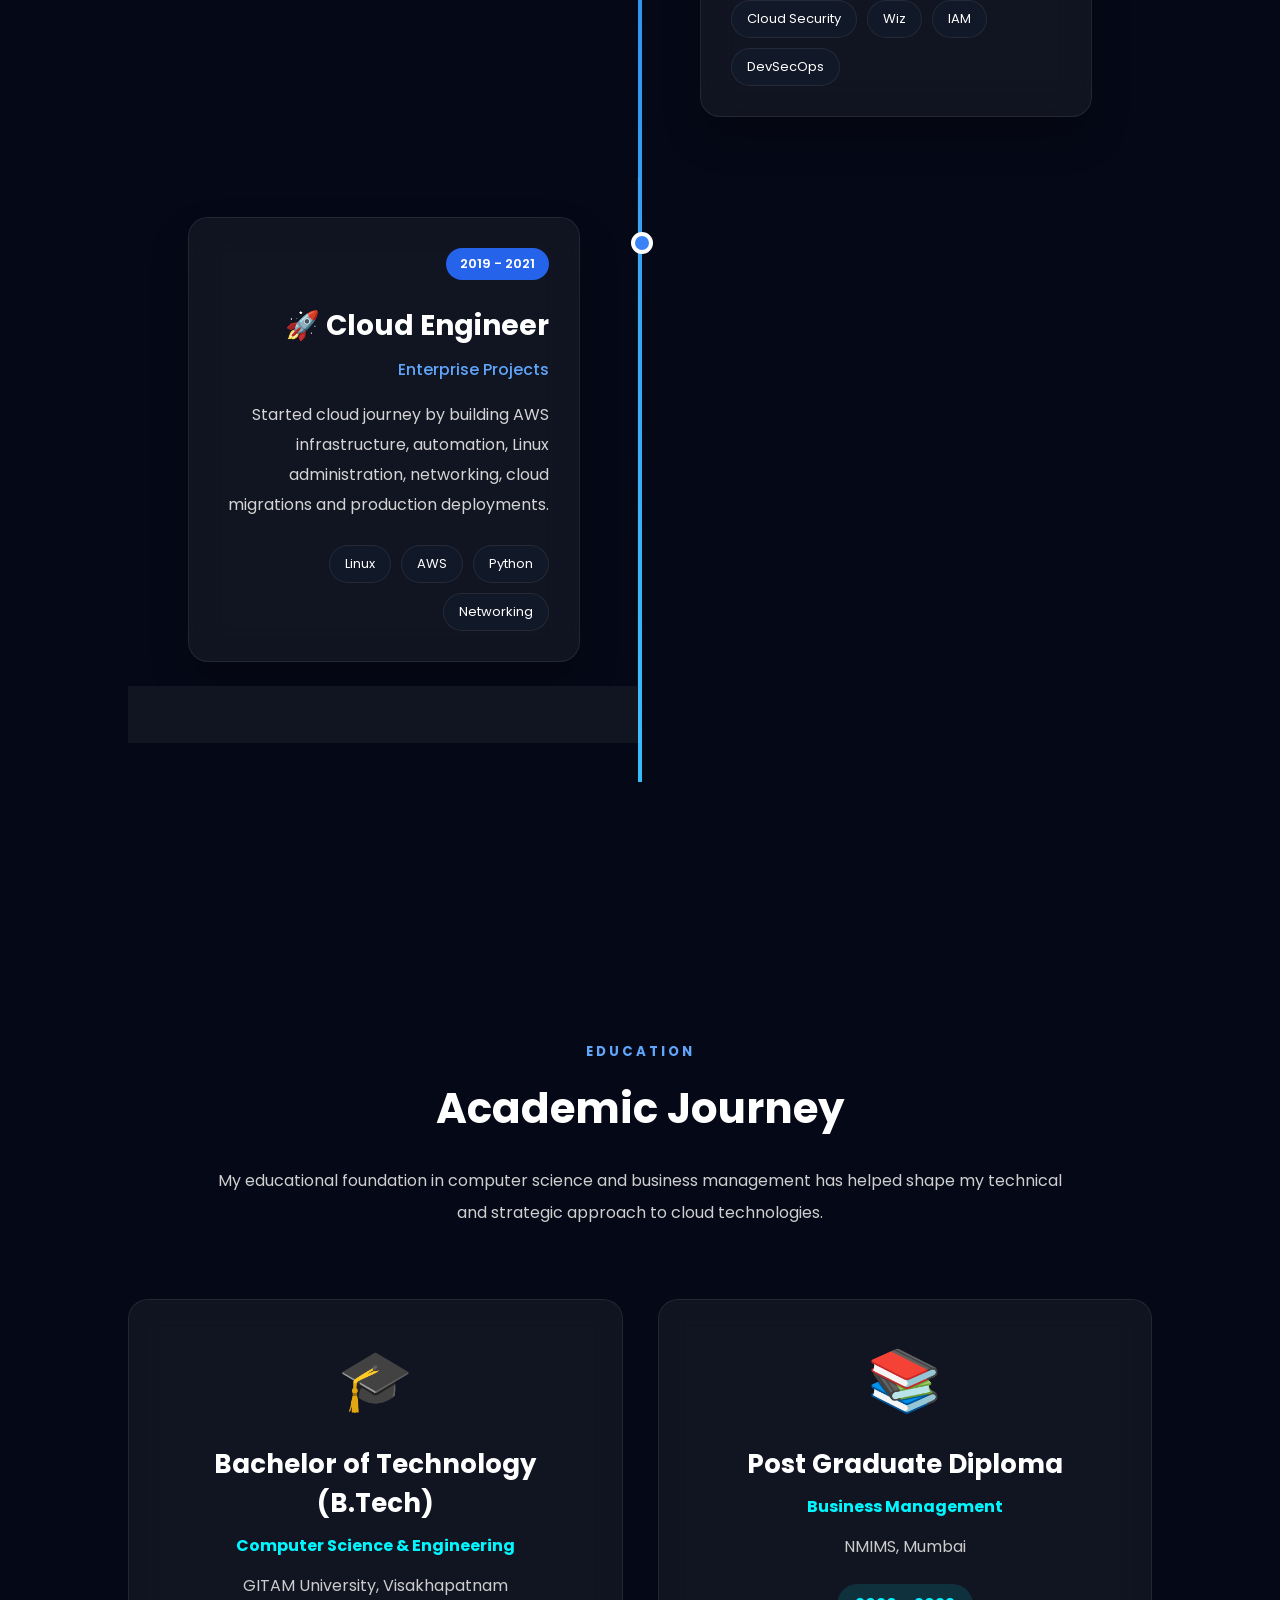
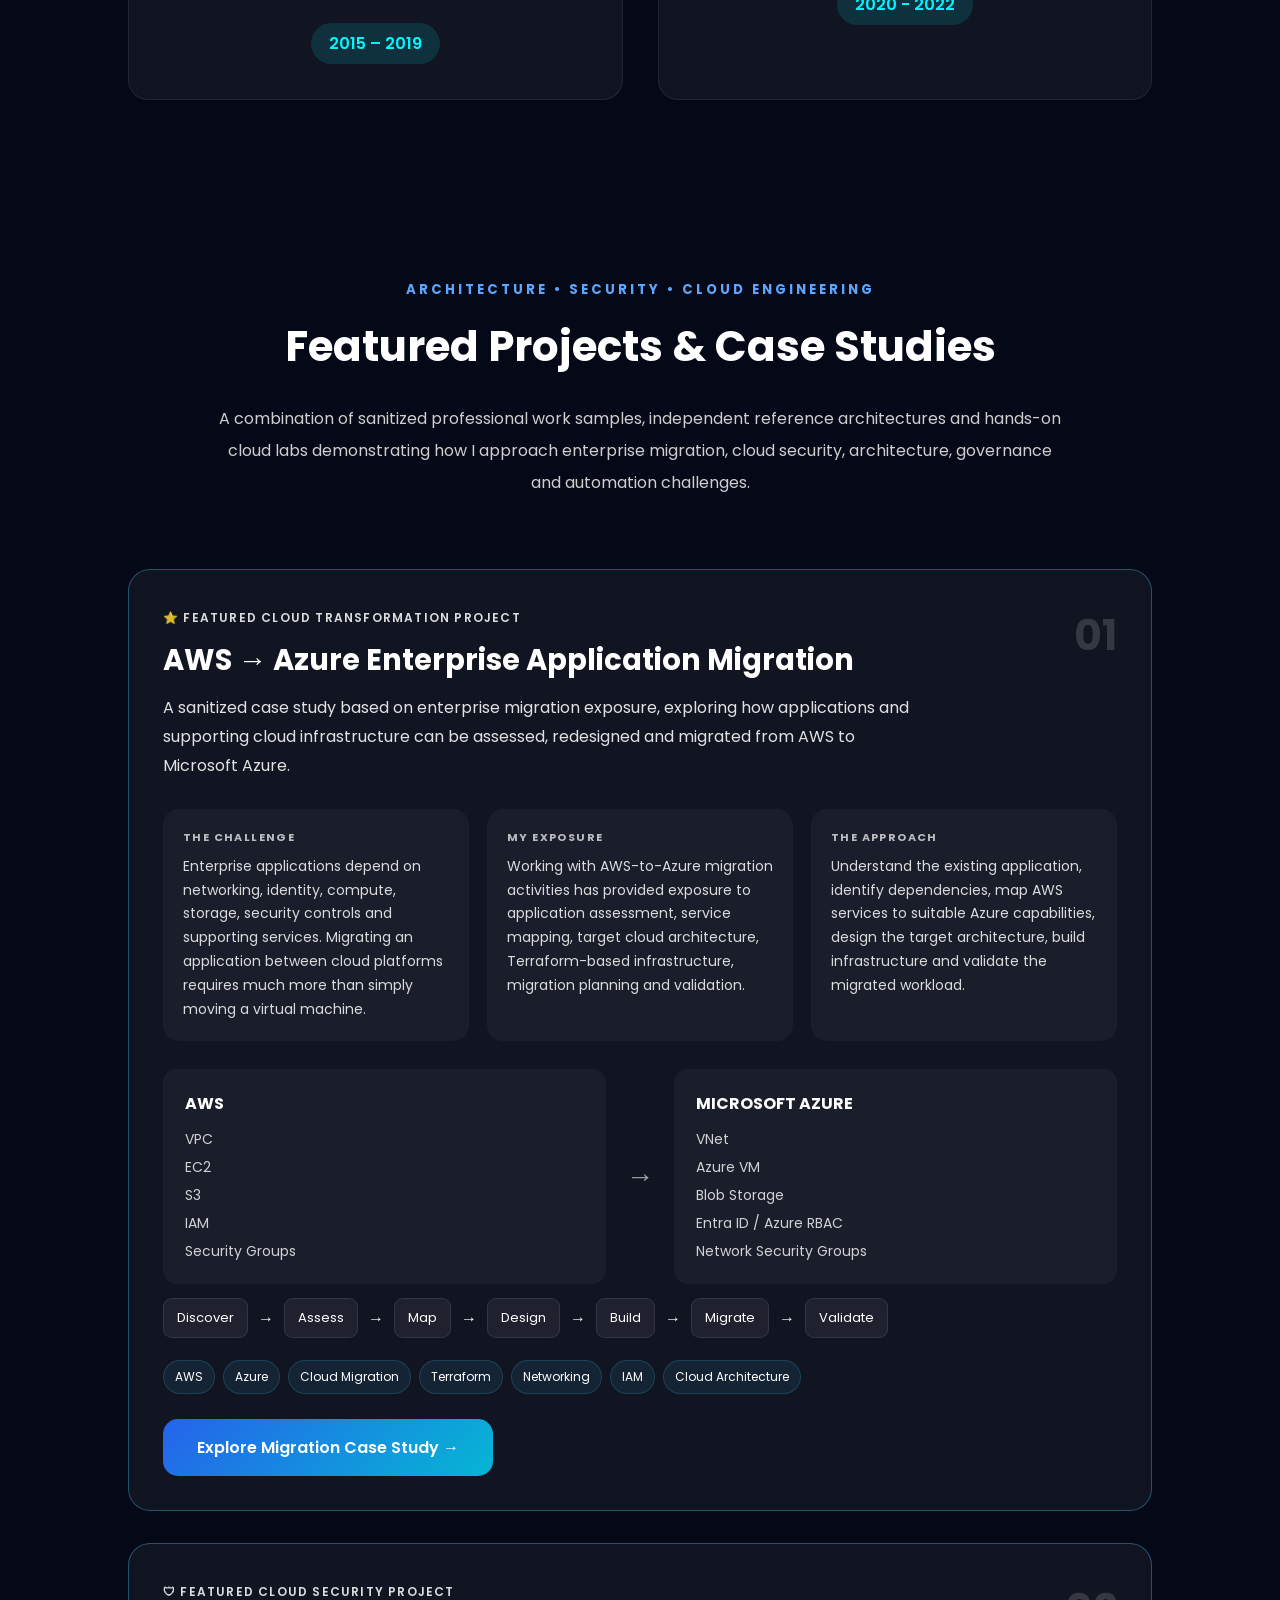
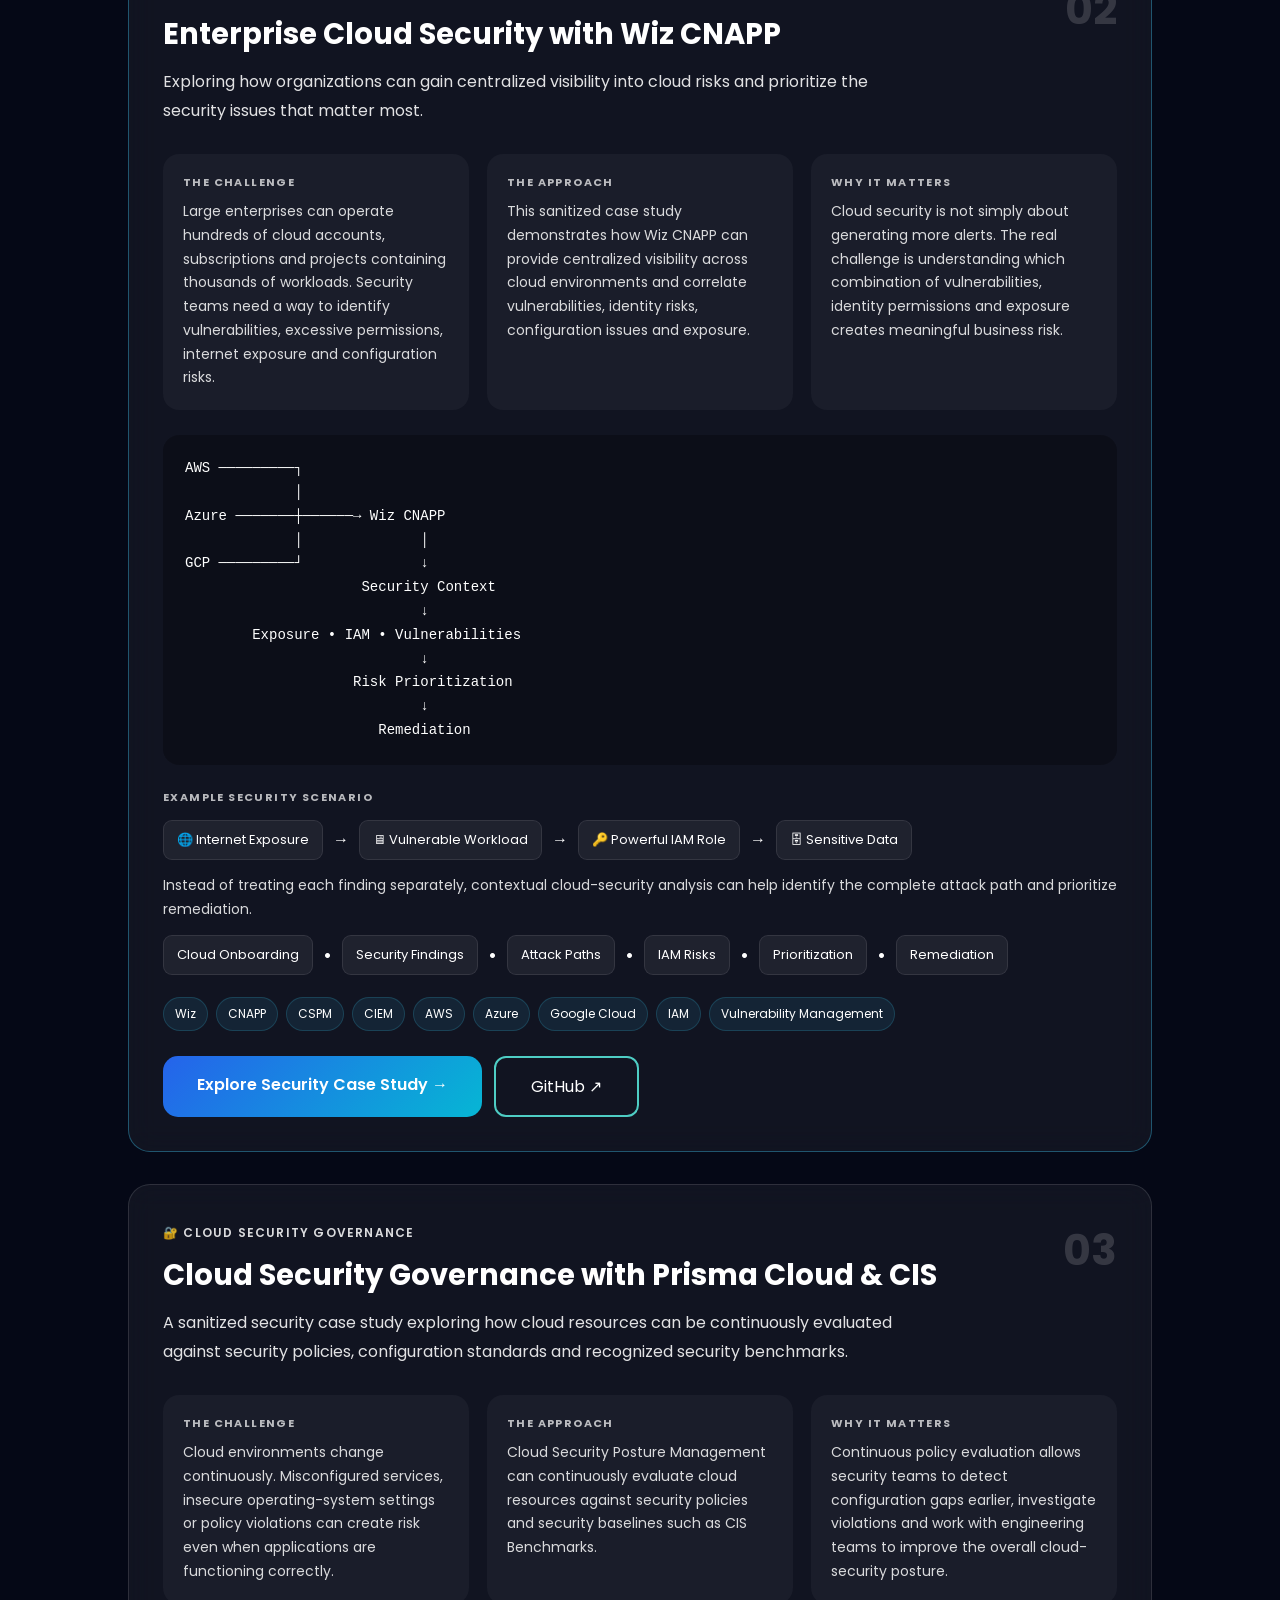
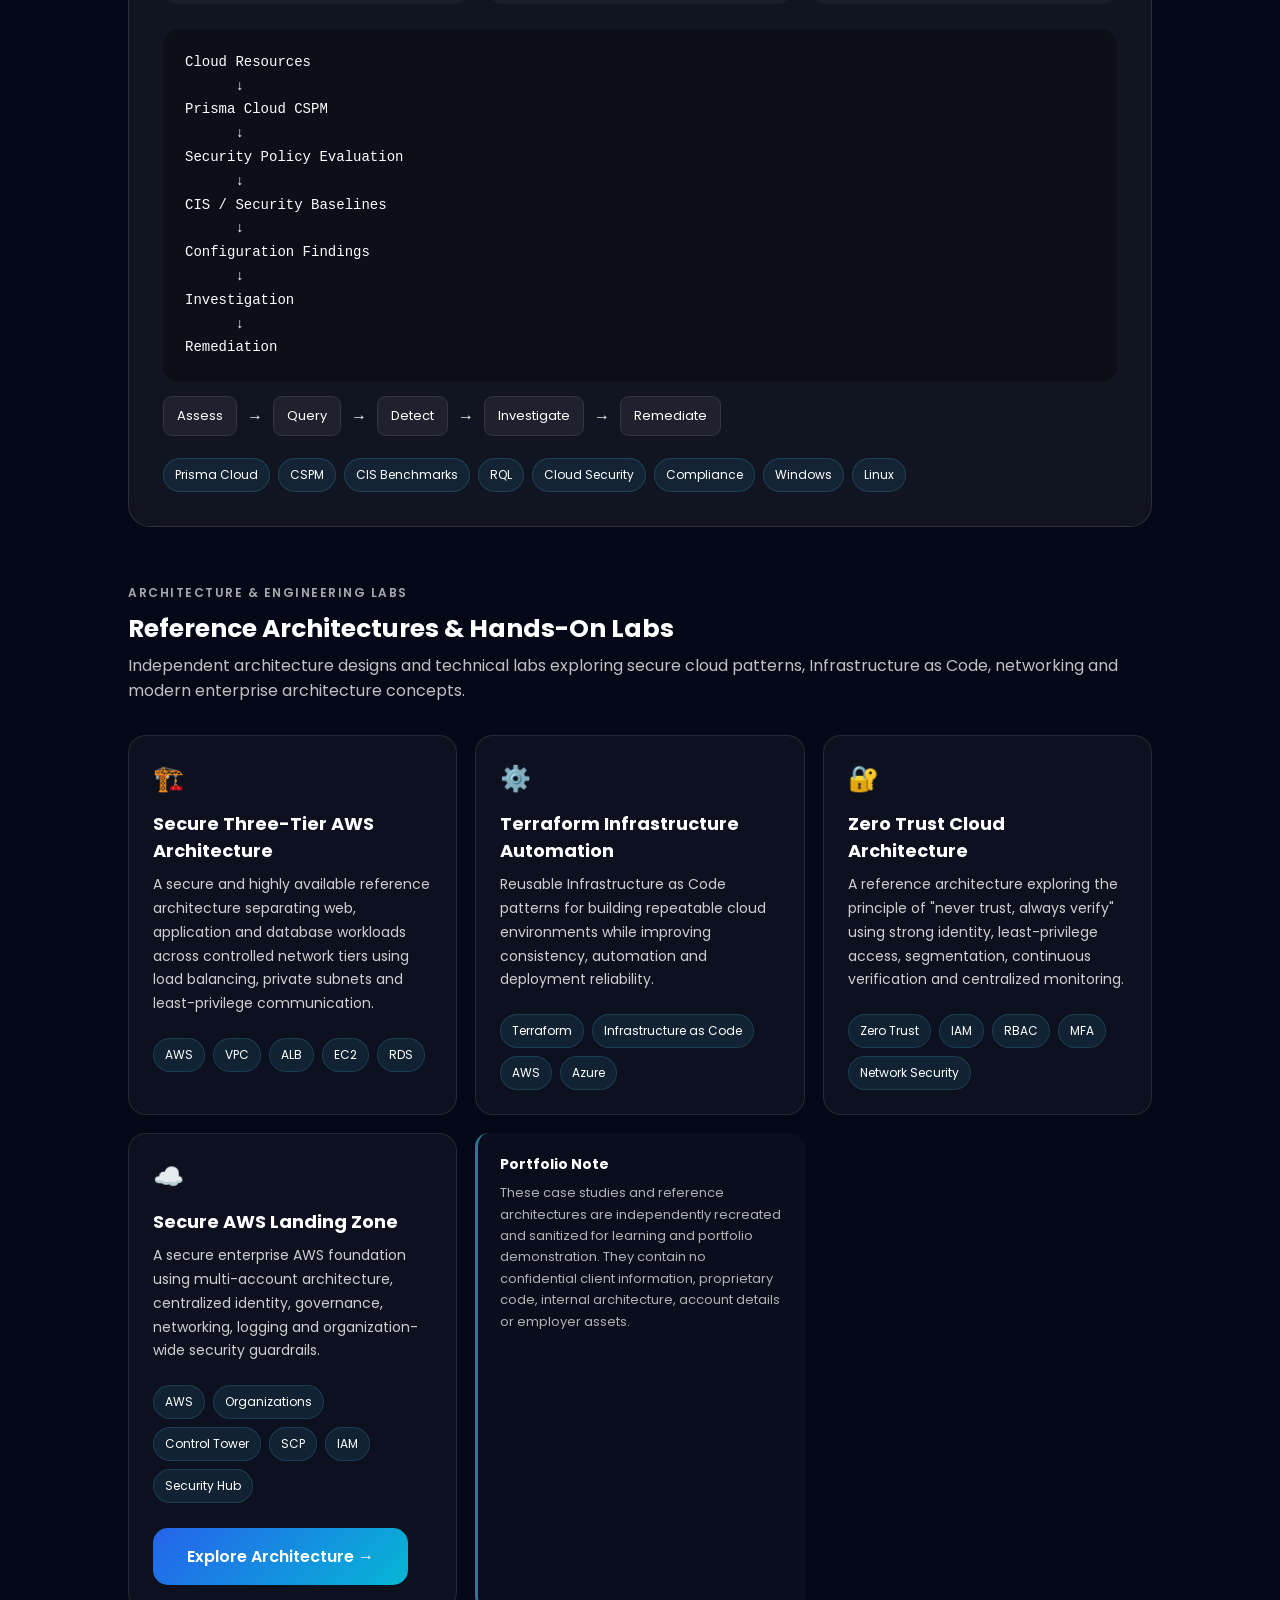
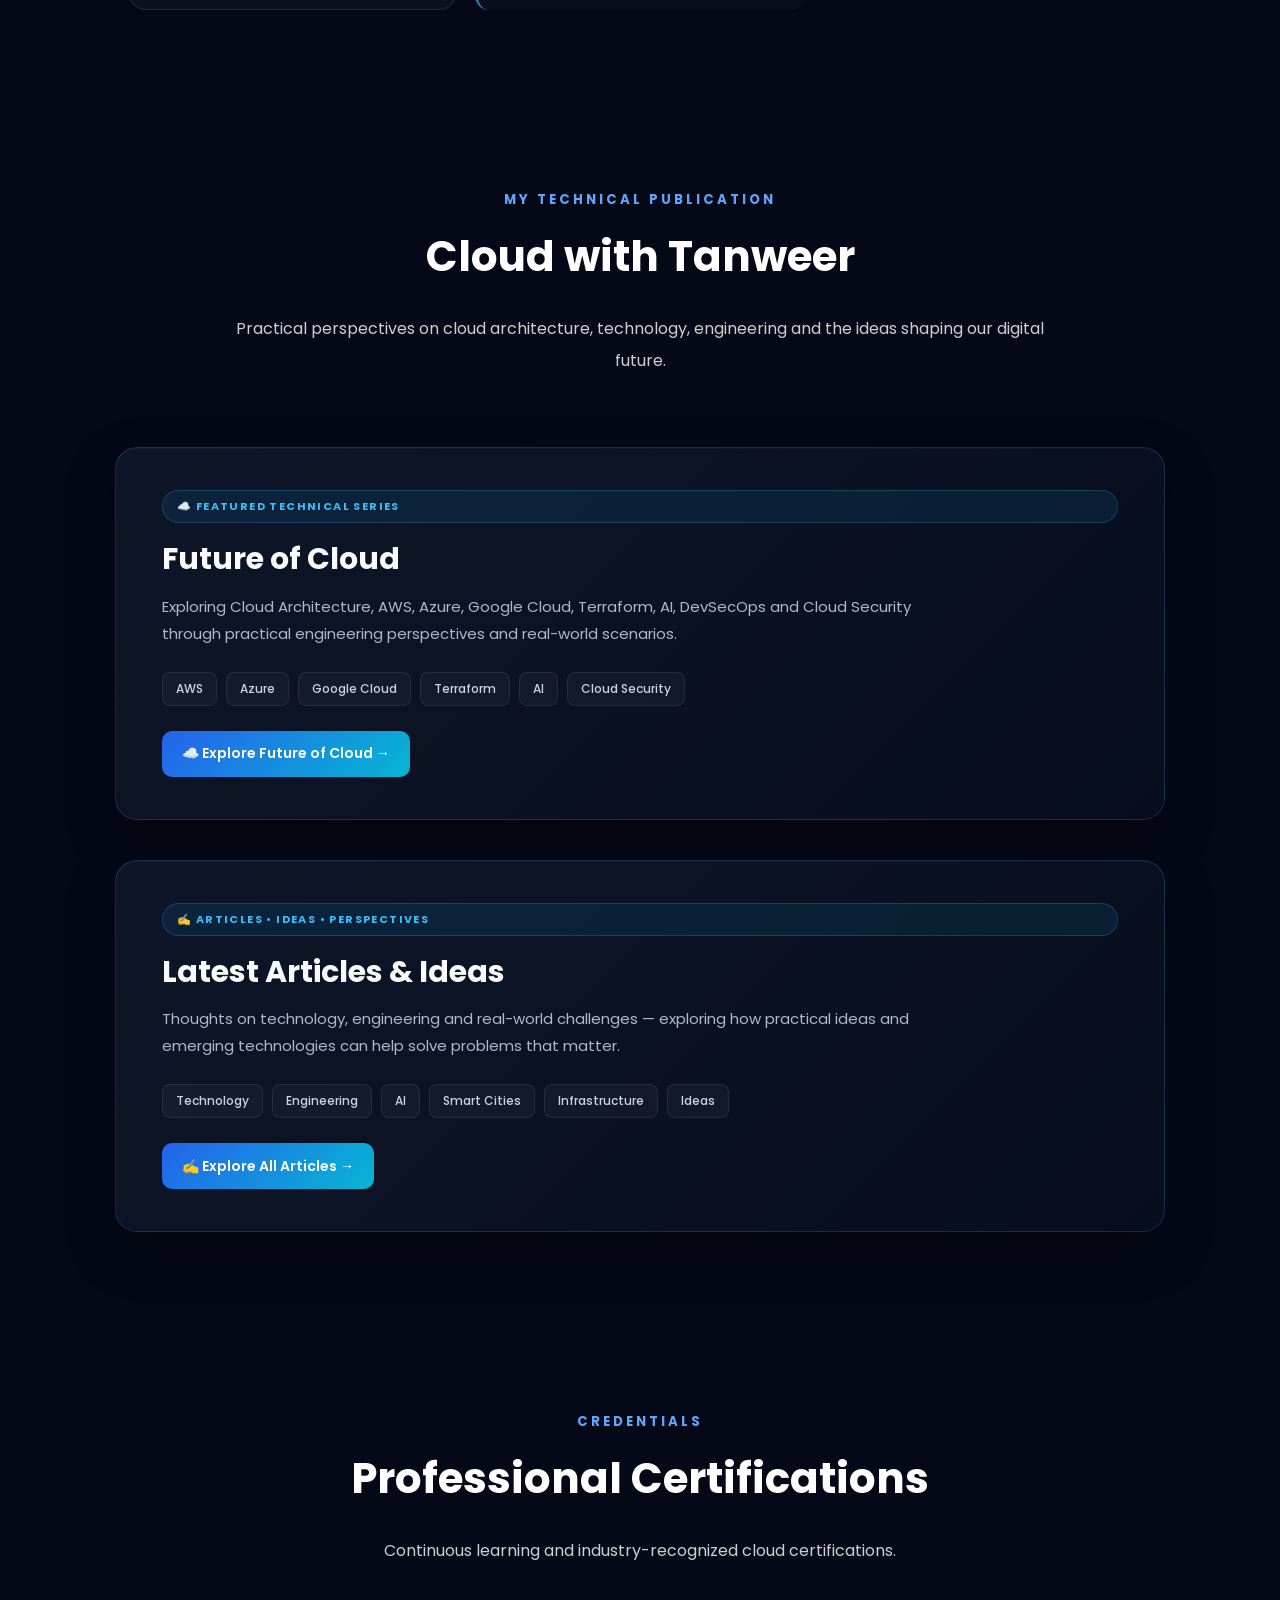
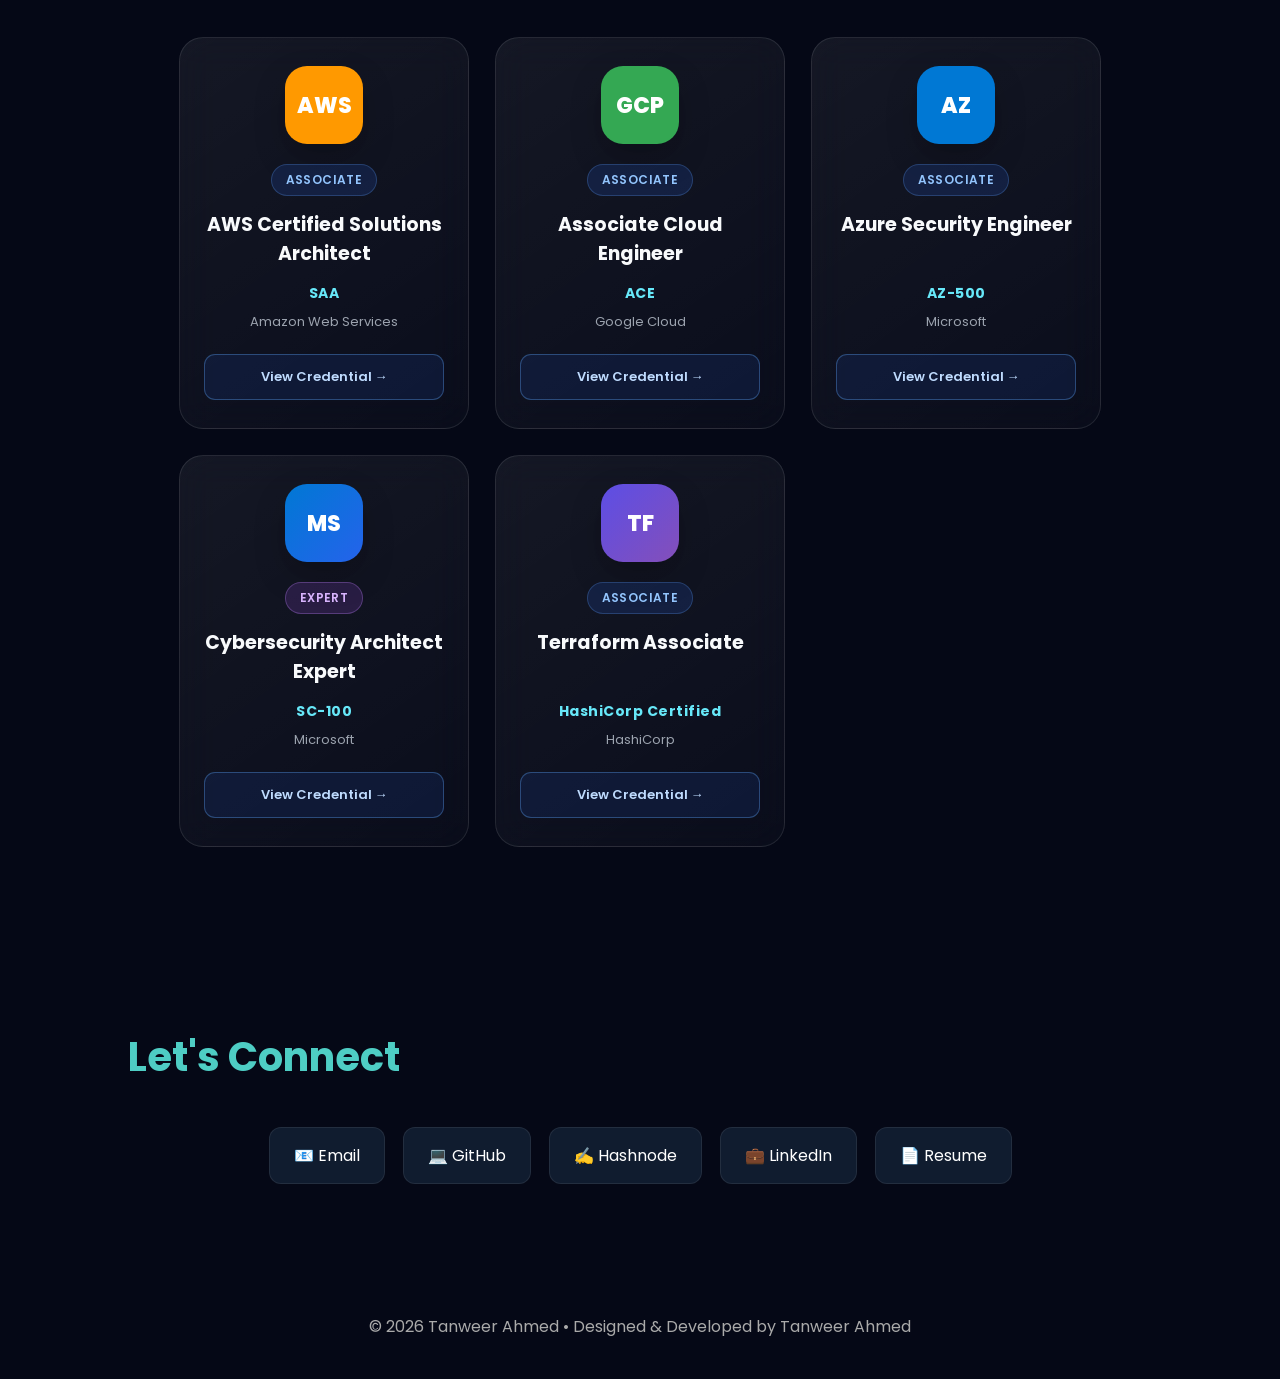
==== commit ceac0494: "Link AWS landing zone case study from homepage" ====
--- a/index.html
+++ b/index.html
@@ -1476,35 +1476,43 @@
 
             <!-- AWS LANDING ZONE -->
 
-            <div class="lab-card">
-
-                <span class="lab-icon">
-                    ☁️
-                </span>
-
-                <h4>
-                    Secure AWS Landing Zone
-                </h4>
-
-                <p>
-                    A reference architecture for organizing enterprise AWS
-                    environments using multi-account design, organizational
-                    units, centralized logging, identity controls and
-                    security guardrails.
-                </p>
-
-
-                <div class="project-tags">
-
-                    <span>AWS</span>
-                    <span>Organizations</span>
-                    <span>SCP</span>
-                    <span>IAM</span>
-                    <span>CloudTrail</span>
-
-                </div>
-            </div>
-        </div>
+<div class="lab-card">
+
+    <span class="lab-icon">
+        ☁️
+    </span>
+
+    <h4>
+        Secure AWS Landing Zone
+    </h4>
+
+    <p>
+        A secure enterprise AWS foundation using multi-account
+        architecture, centralized identity, governance, networking,
+        logging and organization-wide security guardrails.
+    </p>
+
+    <div class="project-tags">
+
+        <span>AWS</span>
+        <span>Organizations</span>
+        <span>Control Tower</span>
+        <span>SCP</span>
+        <span>IAM</span>
+        <span>Security Hub</span>
+
+    </div>
+
+    <div class="project-actions">
+
+        <a href="/projects/aws-landing-zone/"
+           class="primary project-btn">
+            Explore Architecture →
+        </a>
+
+    </div>
+
+</div>
 
 
         <!-- PORTFOLIO NOTE -->
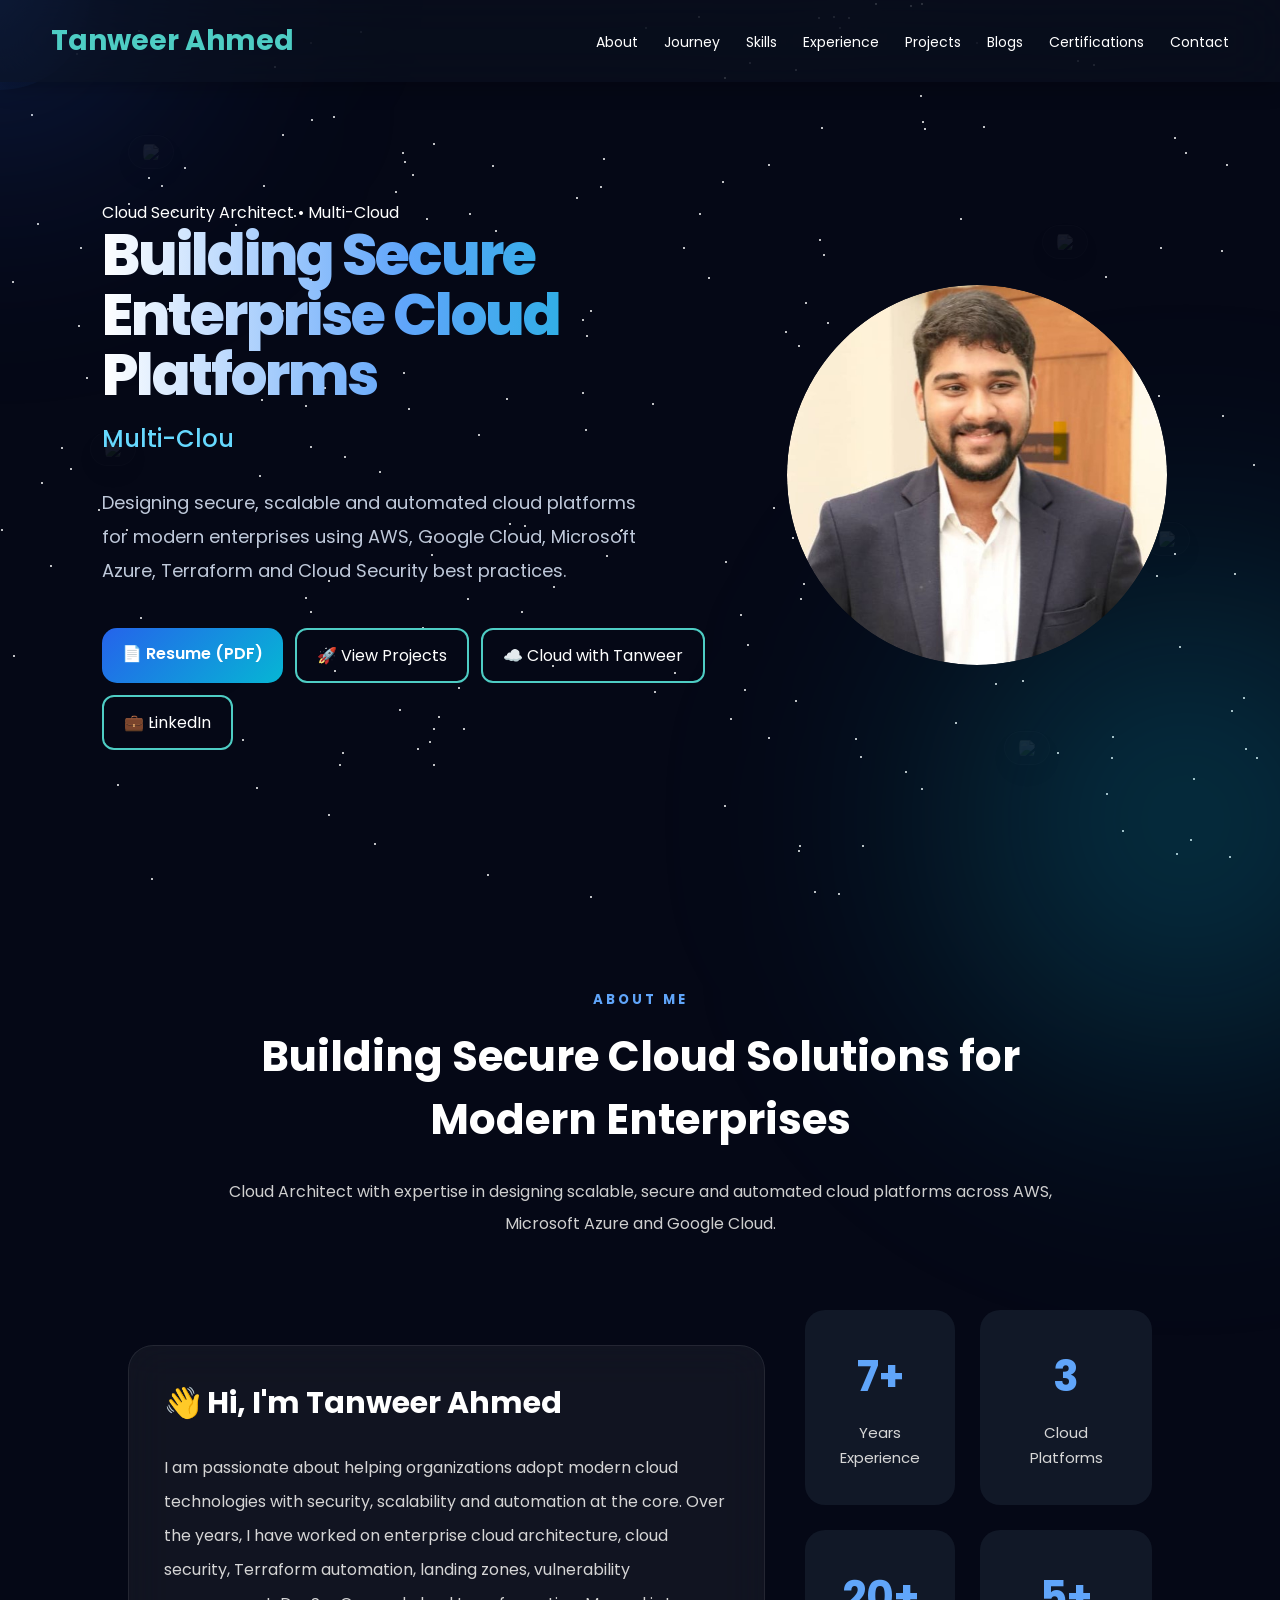
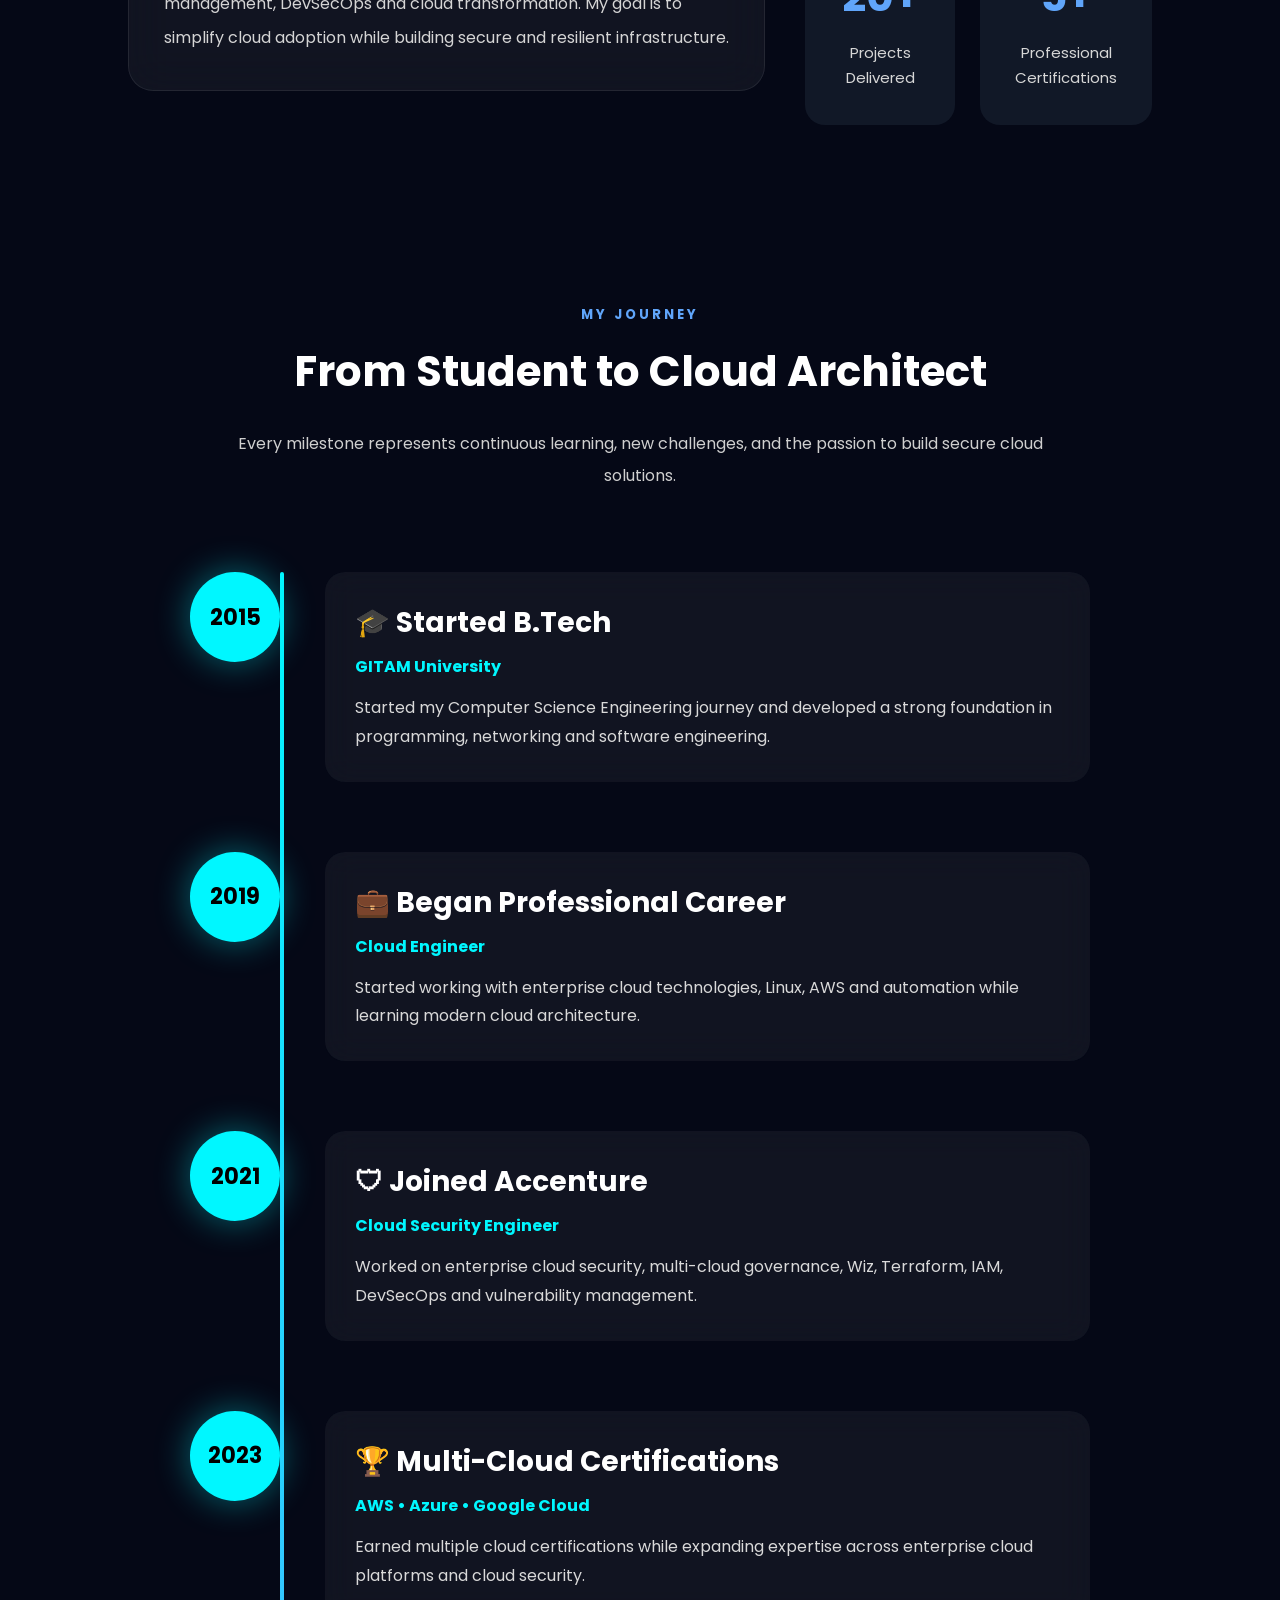
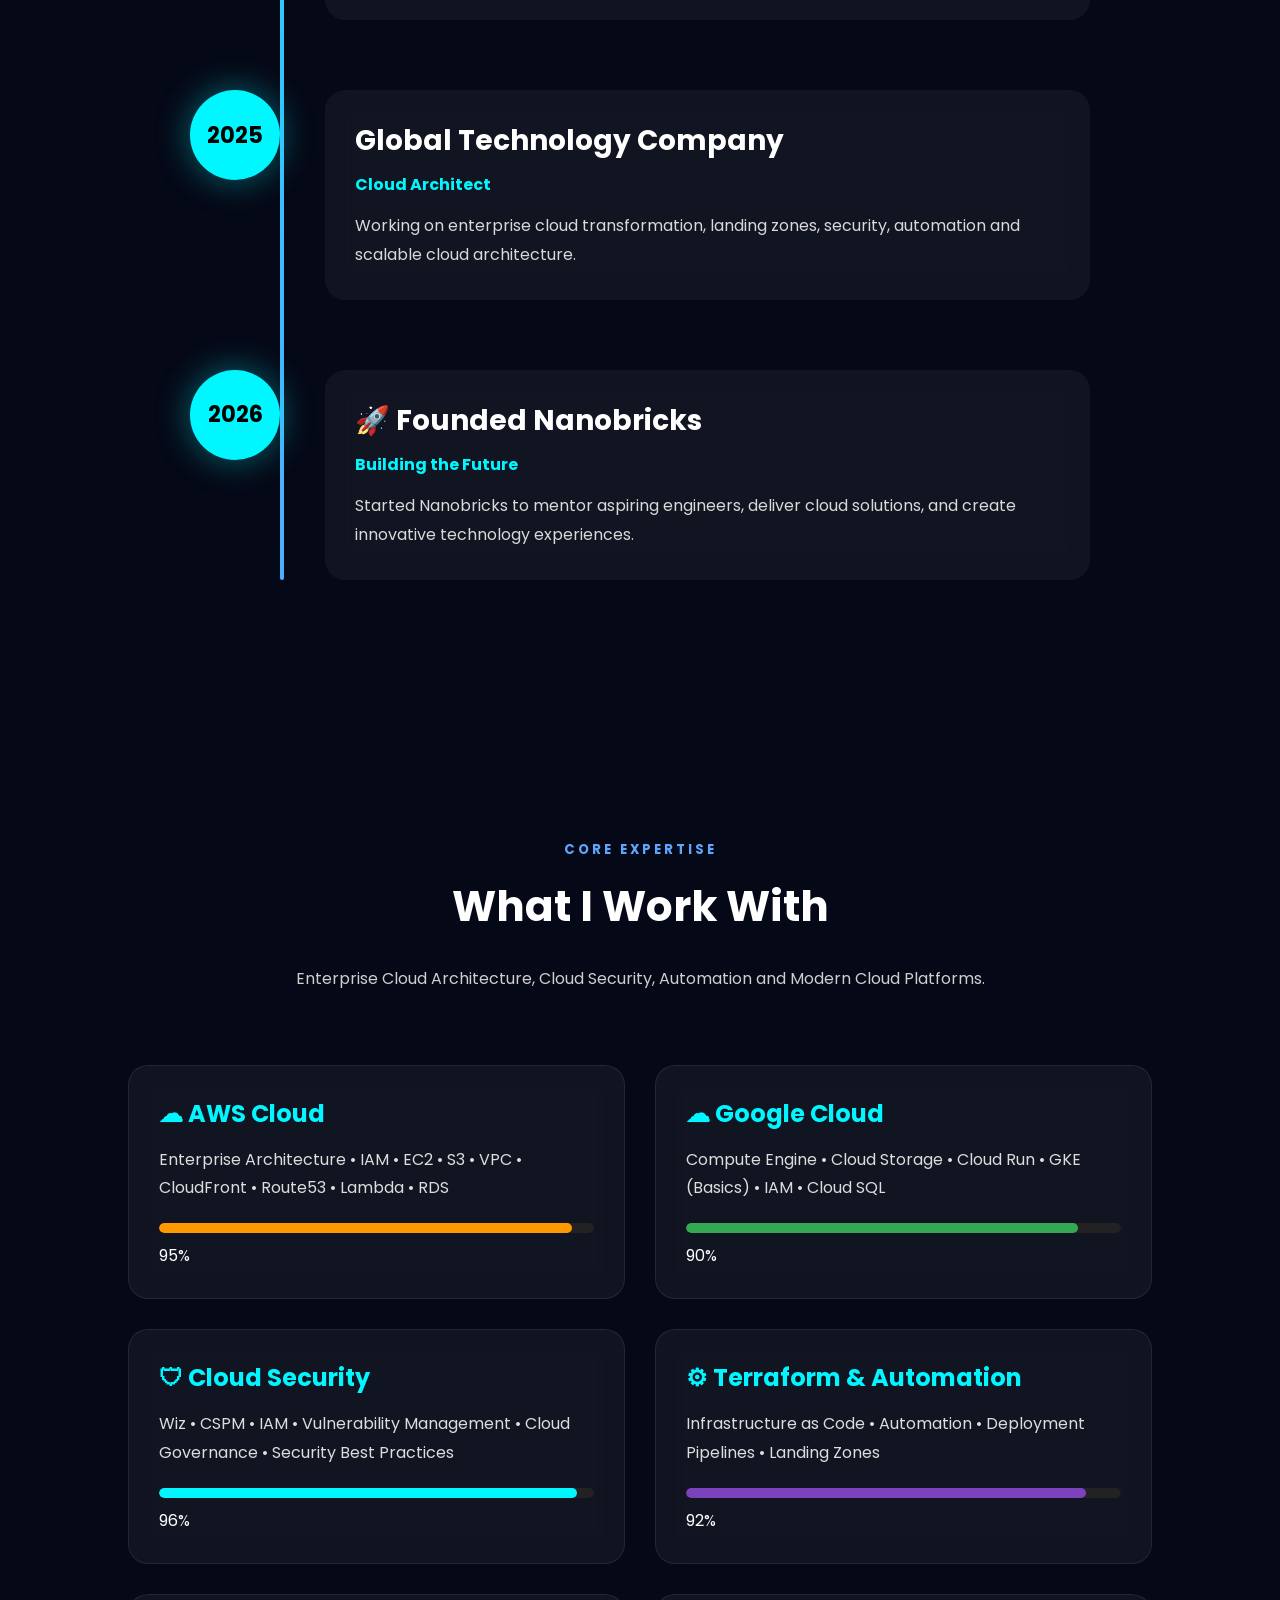
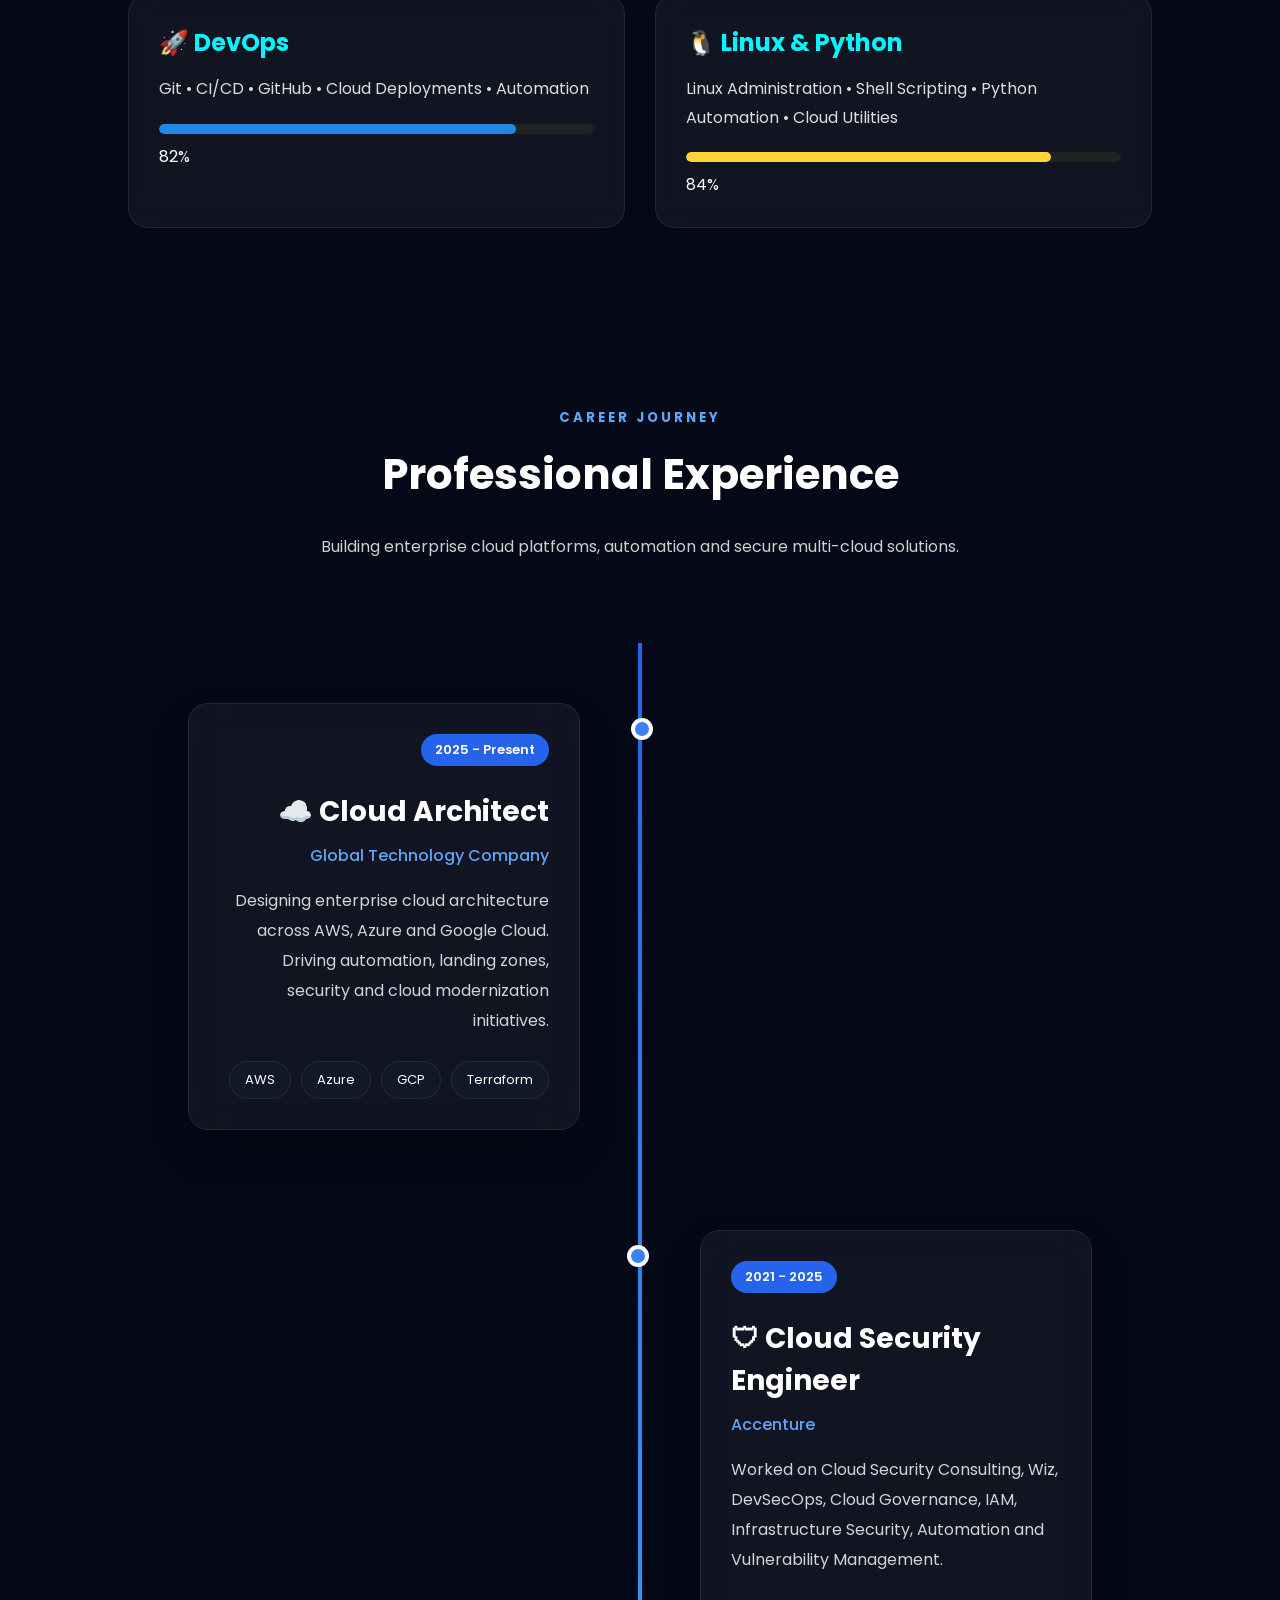
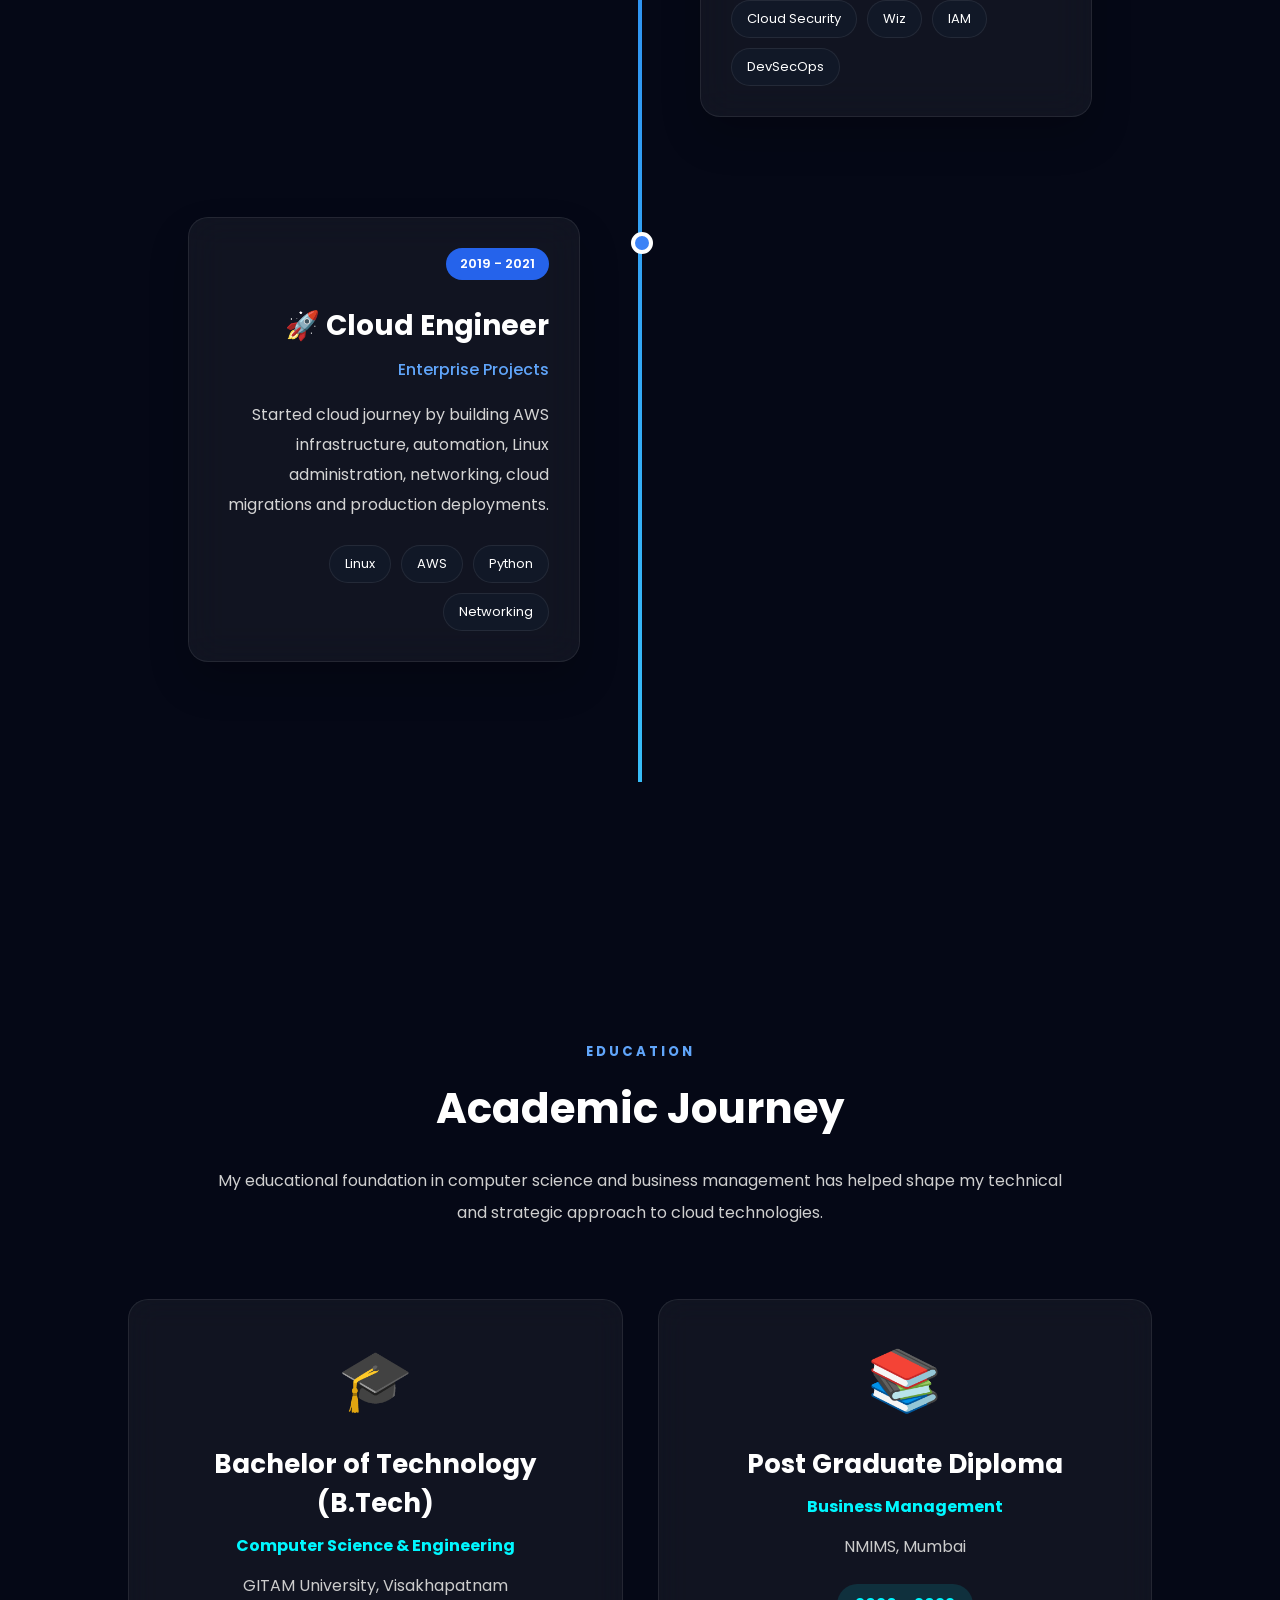
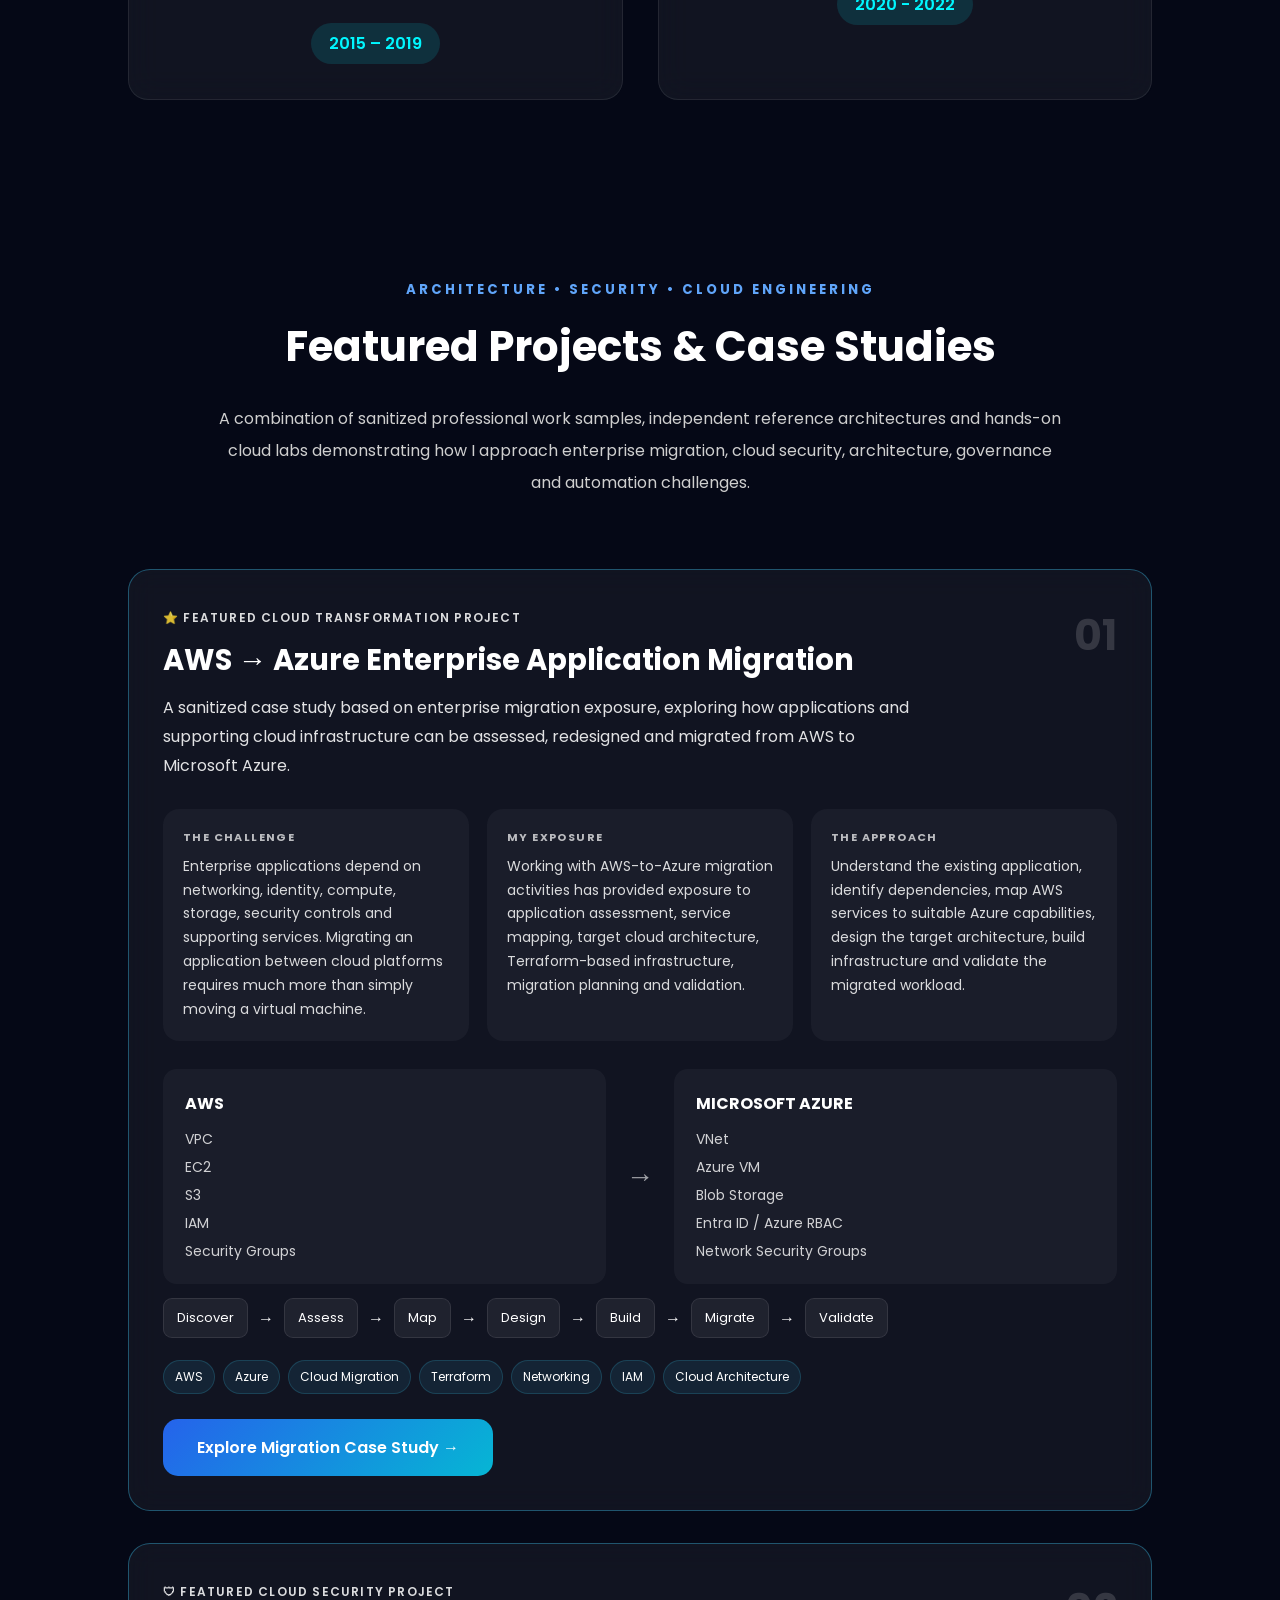
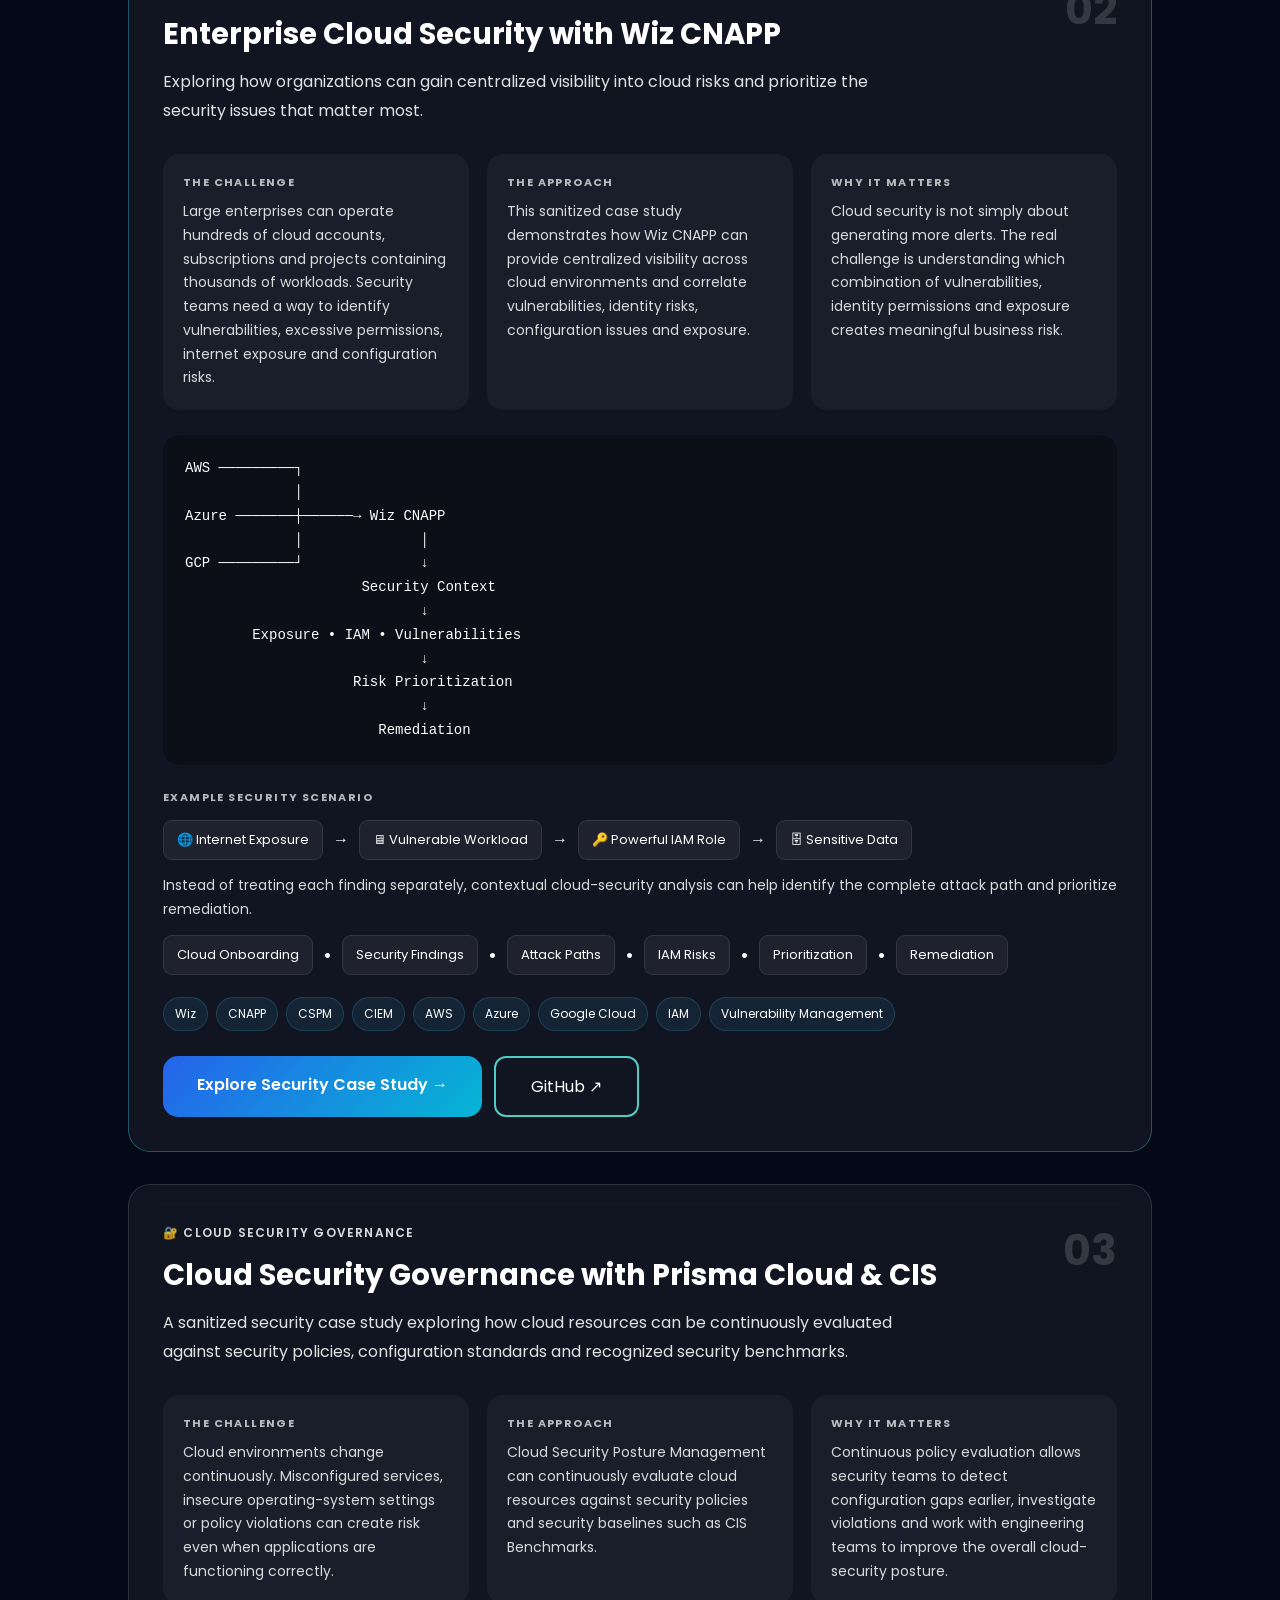
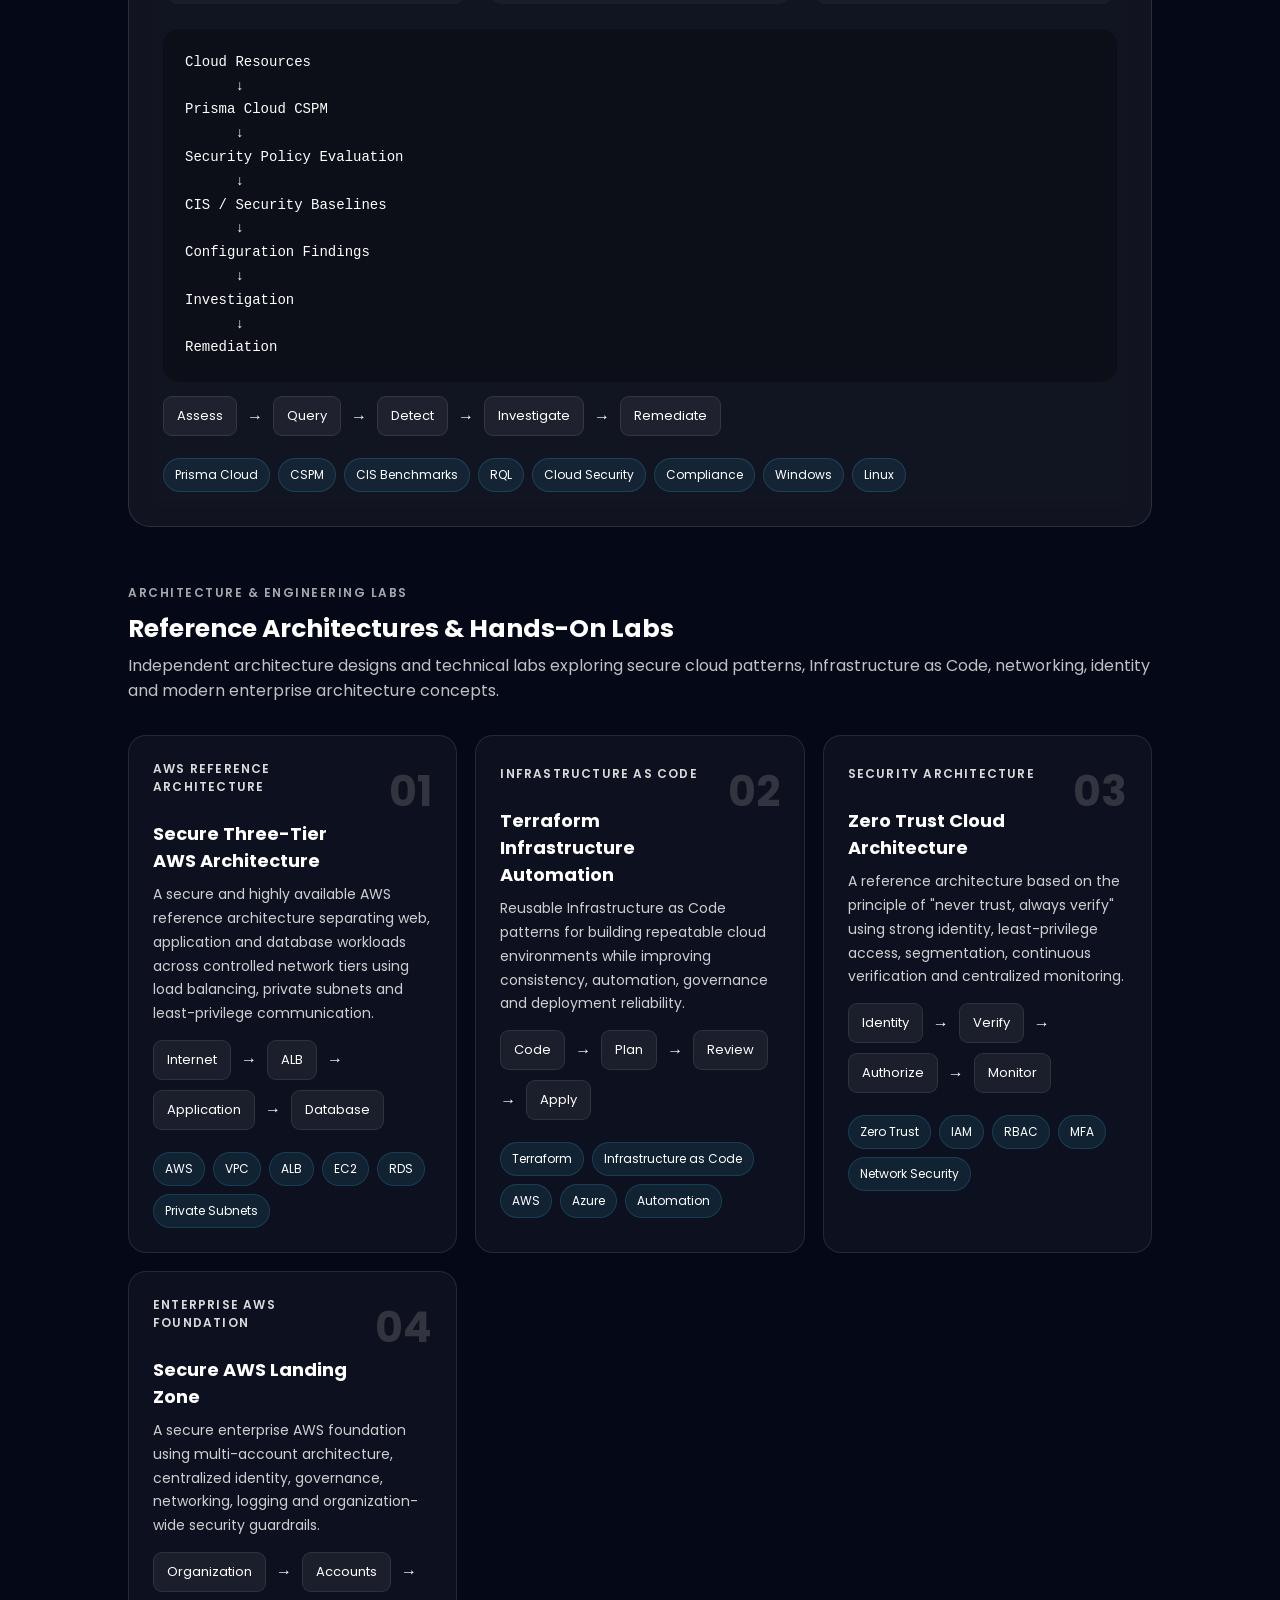
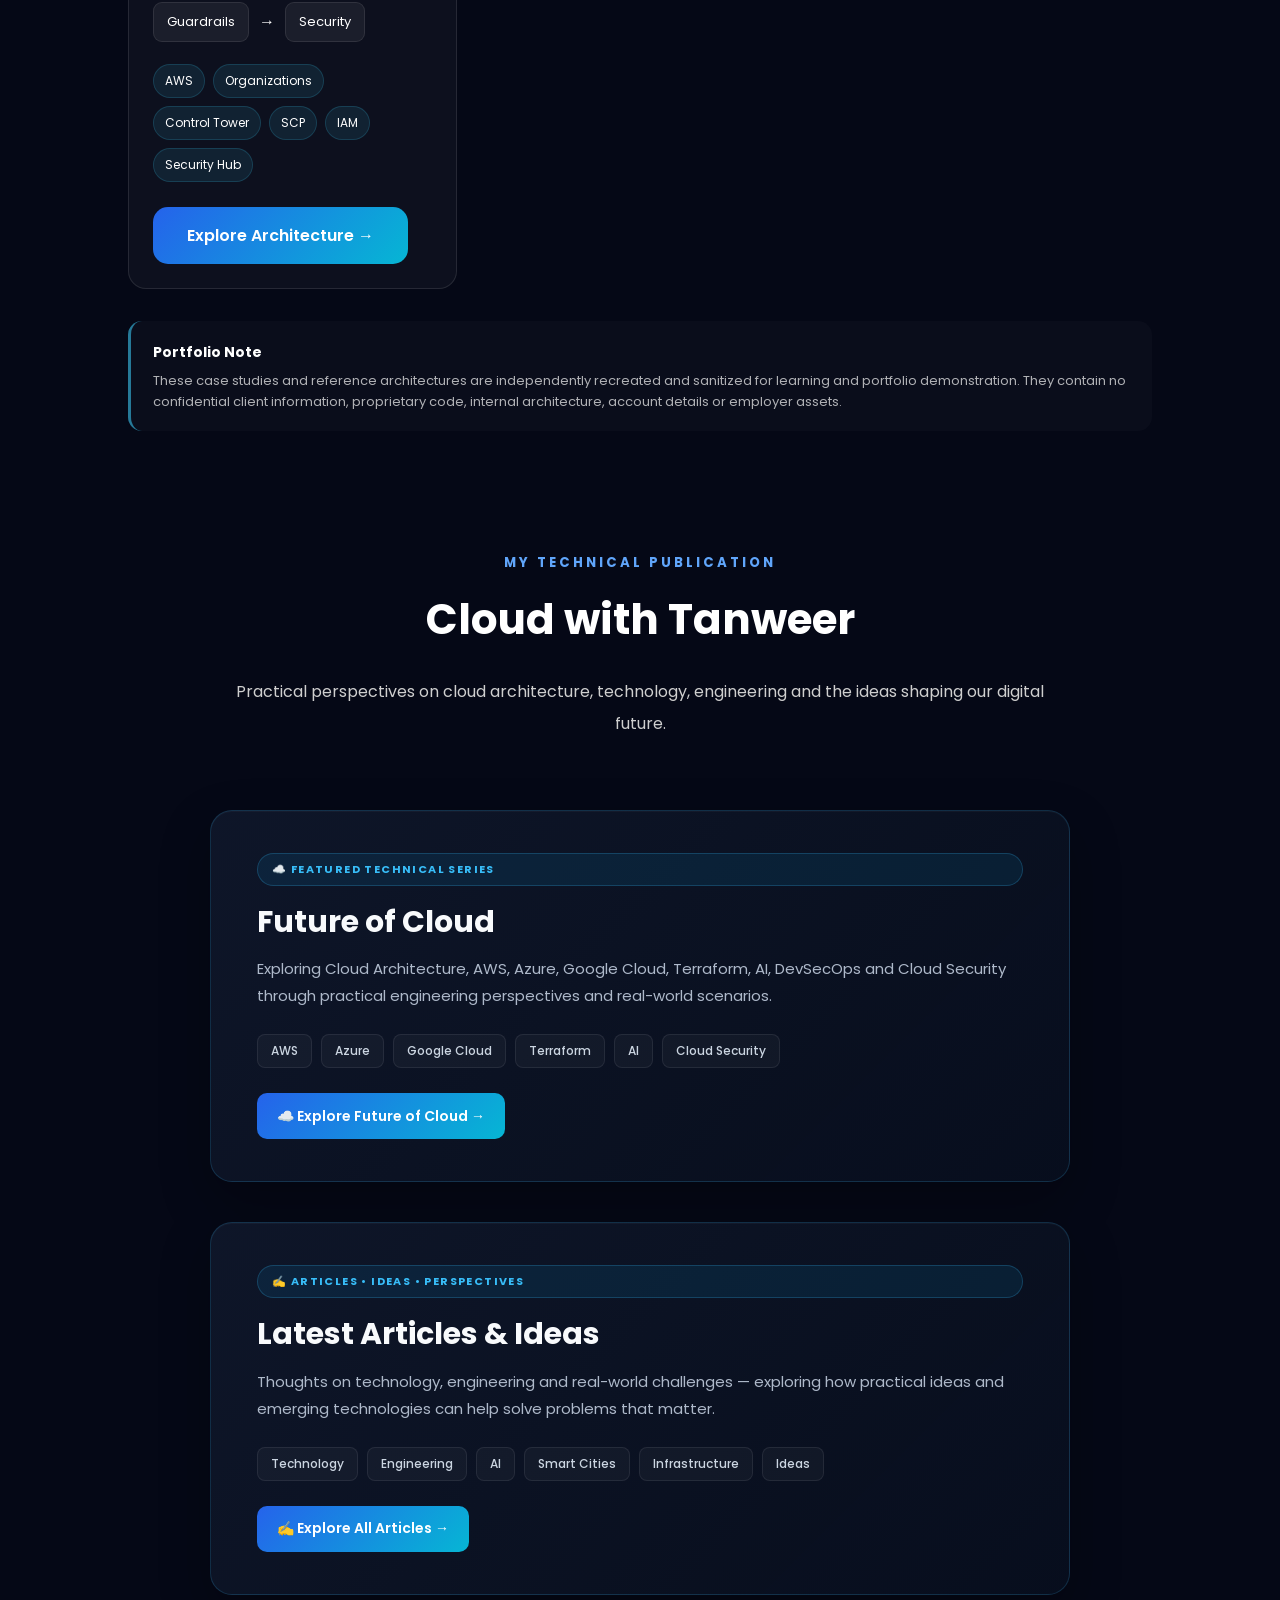
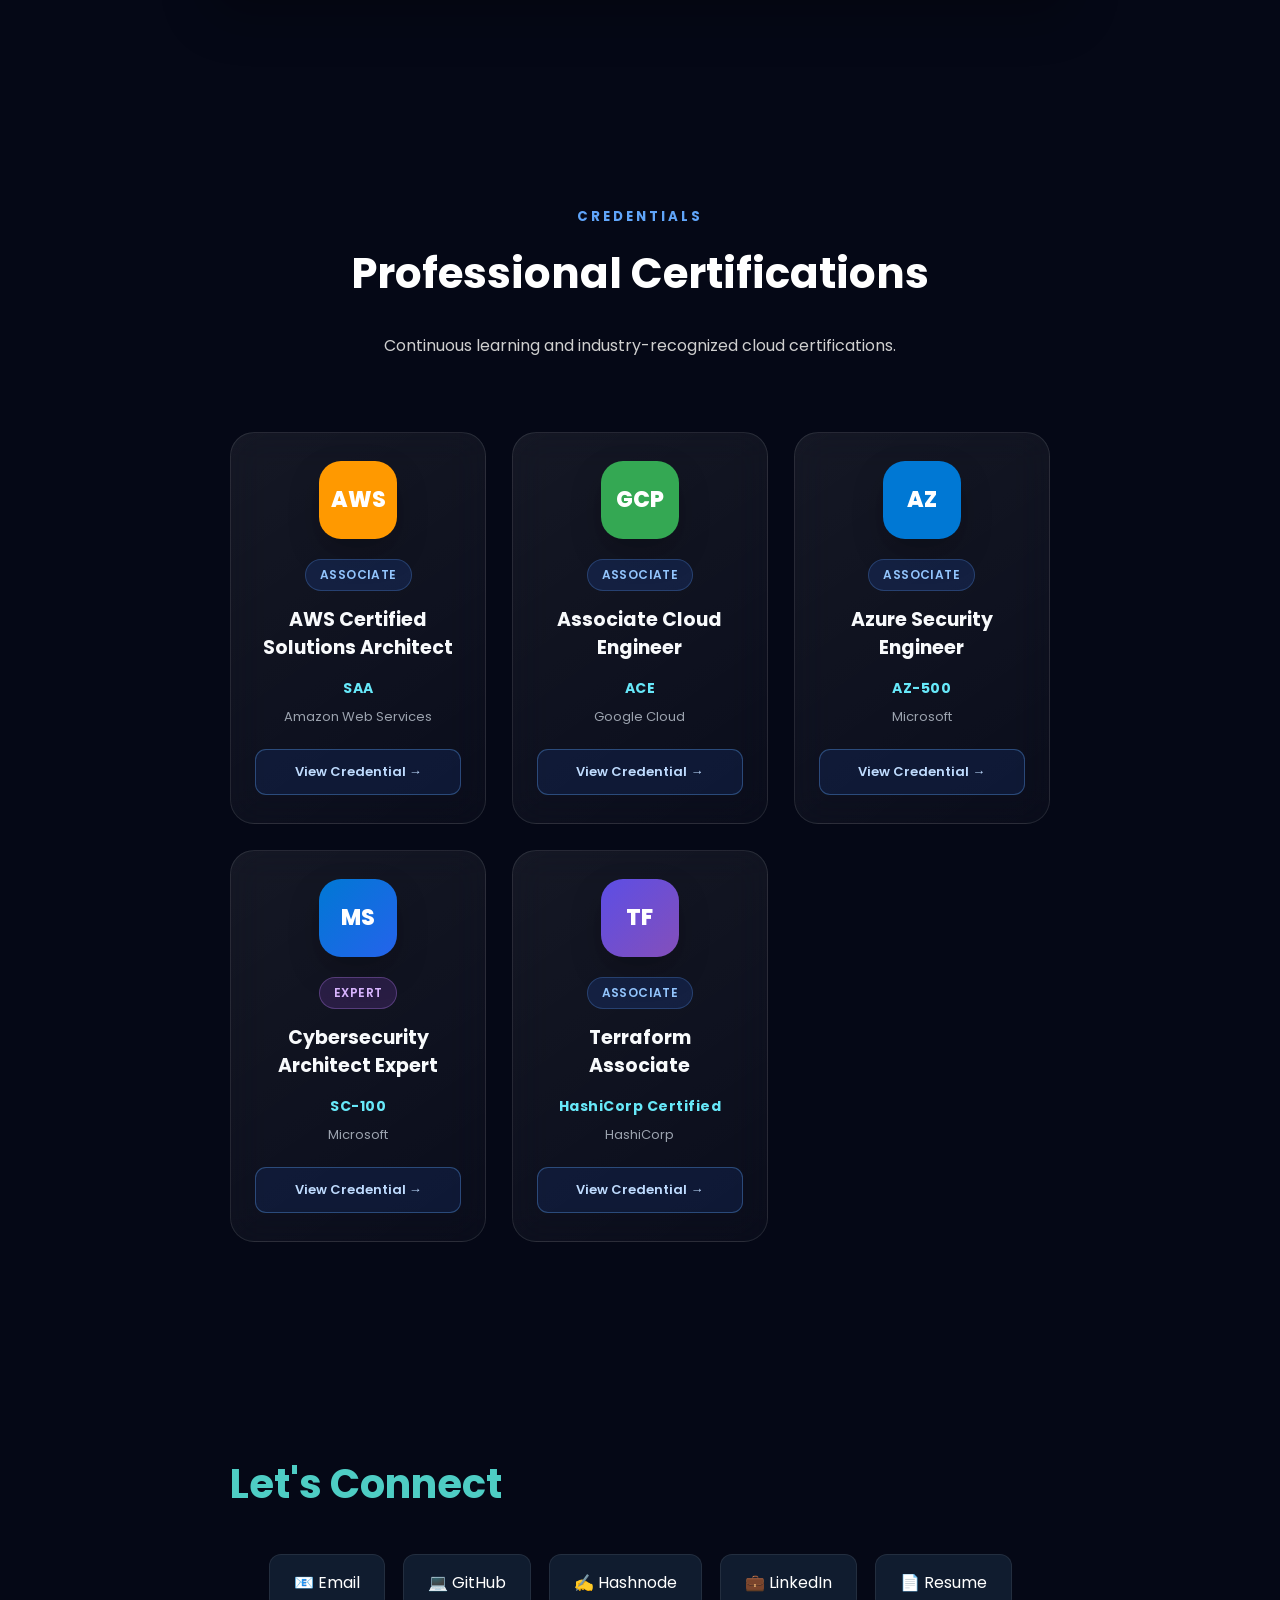
==== commit ef08f6f0: "Refactor architecture and engineering labs content Updated the architecture and engineering labs sec" ====
--- a/index.html
+++ b/index.html
@@ -1347,197 +1347,312 @@
 
 
 
-        <!-- =====================================================
+       <!-- =====================================================
+ARCHITECTURE & ENGINEERING LABS
+====================================================== -->
+
+<div class="lab-heading">
+
+    <span>
         ARCHITECTURE & ENGINEERING LABS
-        ====================================================== -->
-
-        <div class="lab-heading">
-
-            <span>
-                ARCHITECTURE & ENGINEERING LABS
-            </span>
-
-            <h3>
-                Reference Architectures & Hands-On Labs
-            </h3>
-
-            <p>
-                Independent architecture designs and technical labs
-                exploring secure cloud patterns, Infrastructure as Code,
-                networking and modern enterprise architecture concepts.
-            </p>
-
-        </div>
-
-
-
-        <div class="lab-grid">
-
-
-            <!-- THREE TIER ARCHITECTURE -->
-
-            <div class="lab-card">
-
-                <span class="lab-icon">
-                    🏗️
+    </span>
+
+    <h3>
+        Reference Architectures & Hands-On Labs
+    </h3>
+
+    <p>
+        Independent architecture designs and technical labs exploring
+        secure cloud patterns, Infrastructure as Code, networking,
+        identity and modern enterprise architecture concepts.
+    </p>
+
+</div>
+
+
+<div class="lab-grid">
+
+
+    <!-- =========================================
+    LAB 01 - THREE TIER AWS
+    ========================================== -->
+
+    <article class="lab-card">
+
+        <div class="case-study-top">
+
+            <div>
+
+                <span class="project-label">
+                    AWS REFERENCE ARCHITECTURE
                 </span>
 
                 <h4>
                     Secure Three-Tier AWS Architecture
                 </h4>
 
-                <p>
-                    A secure and highly available reference architecture
-                    separating web, application and database workloads
-                    across controlled network tiers using load balancing,
-                    private subnets and least-privilege communication.
-                </p>
-
-
-                <div class="project-tags">
-
-                    <span>AWS</span>
-                    <span>VPC</span>
-                    <span>ALB</span>
-                    <span>EC2</span>
-                    <span>RDS</span>
-
-                </div>
-
-            </div>
-
-
-
-            <!-- TERRAFORM -->
-
-            <div class="lab-card">
-
-                <span class="lab-icon">
-                    ⚙️
+            </div>
+
+            <div class="project-number">
+                01
+            </div>
+
+        </div>
+
+
+        <p>
+            A secure and highly available AWS reference architecture
+            separating web, application and database workloads across
+            controlled network tiers using load balancing, private
+            subnets and least-privilege communication.
+        </p>
+
+
+        <div class="project-process">
+
+            <span>Internet</span>
+            <b>→</b>
+            <span>ALB</span>
+            <b>→</b>
+            <span>Application</span>
+            <b>→</b>
+            <span>Database</span>
+
+        </div>
+
+
+        <div class="project-tags">
+
+            <span>AWS</span>
+            <span>VPC</span>
+            <span>ALB</span>
+            <span>EC2</span>
+            <span>RDS</span>
+            <span>Private Subnets</span>
+
+        </div>
+
+    </article>
+
+
+
+    <!-- =========================================
+    LAB 02 - TERRAFORM
+    ========================================== -->
+
+    <article class="lab-card">
+
+        <div class="case-study-top">
+
+            <div>
+
+                <span class="project-label">
+                    INFRASTRUCTURE AS CODE
                 </span>
 
                 <h4>
                     Terraform Infrastructure Automation
                 </h4>
 
-                <p>
-                    Reusable Infrastructure as Code patterns for building
-                    repeatable cloud environments while improving
-                    consistency, automation and deployment reliability.
-                </p>
-
-
-                <div class="project-tags">
-
-                    <span>Terraform</span>
-                    <span>Infrastructure as Code</span>
-                    <span>AWS</span>
-                    <span>Azure</span>
-
-                </div>
-
-            </div>
-
-
-
-            <!-- ZERO TRUST -->
-
-            <div class="lab-card">
-
-                <span class="lab-icon">
-                    🔐
+            </div>
+
+            <div class="project-number">
+                02
+            </div>
+
+        </div>
+
+
+        <p>
+            Reusable Infrastructure as Code patterns for building
+            repeatable cloud environments while improving consistency,
+            automation, governance and deployment reliability.
+        </p>
+
+
+        <div class="project-process">
+
+            <span>Code</span>
+            <b>→</b>
+            <span>Plan</span>
+            <b>→</b>
+            <span>Review</span>
+            <b>→</b>
+            <span>Apply</span>
+
+        </div>
+
+
+        <div class="project-tags">
+
+            <span>Terraform</span>
+            <span>Infrastructure as Code</span>
+            <span>AWS</span>
+            <span>Azure</span>
+            <span>Automation</span>
+
+        </div>
+
+    </article>
+
+
+
+    <!-- =========================================
+    LAB 03 - ZERO TRUST
+    ========================================== -->
+
+    <article class="lab-card">
+
+        <div class="case-study-top">
+
+            <div>
+
+                <span class="project-label">
+                    SECURITY ARCHITECTURE
                 </span>
 
                 <h4>
                     Zero Trust Cloud Architecture
                 </h4>
 
-                <p>
-                    A reference architecture exploring the principle of
-                    "never trust, always verify" using strong identity,
-                    least-privilege access, segmentation, continuous
-                    verification and centralized monitoring.
-                </p>
-
-
-                <div class="project-tags">
-
-                    <span>Zero Trust</span>
-                    <span>IAM</span>
-                    <span>RBAC</span>
-                    <span>MFA</span>
-                    <span>Network Security</span>
-
-                </div>
-
-            </div>
-
-
-
-            <!-- AWS LANDING ZONE -->
-
-<div class="lab-card">
-
-    <span class="lab-icon">
-        ☁️
-    </span>
-
-    <h4>
-        Secure AWS Landing Zone
-    </h4>
+            </div>
+
+            <div class="project-number">
+                03
+            </div>
+
+        </div>
+
+
+        <p>
+            A reference architecture based on the principle of
+            "never trust, always verify" using strong identity,
+            least-privilege access, segmentation, continuous
+            verification and centralized monitoring.
+        </p>
+
+
+        <div class="project-process">
+
+            <span>Identity</span>
+            <b>→</b>
+            <span>Verify</span>
+            <b>→</b>
+            <span>Authorize</span>
+            <b>→</b>
+            <span>Monitor</span>
+
+        </div>
+
+
+        <div class="project-tags">
+
+            <span>Zero Trust</span>
+            <span>IAM</span>
+            <span>RBAC</span>
+            <span>MFA</span>
+            <span>Network Security</span>
+
+        </div>
+
+    </article>
+
+
+
+    <!-- =========================================
+    LAB 04 - AWS LANDING ZONE
+    ========================================== -->
+
+    <article class="lab-card">
+
+        <div class="case-study-top">
+
+            <div>
+
+                <span class="project-label">
+                    ENTERPRISE AWS FOUNDATION
+                </span>
+
+                <h4>
+                    Secure AWS Landing Zone
+                </h4>
+
+            </div>
+
+            <div class="project-number">
+                04
+            </div>
+
+        </div>
+
+
+        <p>
+            A secure enterprise AWS foundation using multi-account
+            architecture, centralized identity, governance, networking,
+            logging and organization-wide security guardrails.
+        </p>
+
+
+        <div class="project-process">
+
+            <span>Organization</span>
+            <b>→</b>
+            <span>Accounts</span>
+            <b>→</b>
+            <span>Guardrails</span>
+            <b>→</b>
+            <span>Security</span>
+
+        </div>
+
+
+        <div class="project-tags">
+
+            <span>AWS</span>
+            <span>Organizations</span>
+            <span>Control Tower</span>
+            <span>SCP</span>
+            <span>IAM</span>
+            <span>Security Hub</span>
+
+        </div>
+
+
+        <div class="project-actions">
+
+            <a href="/projects/aws-landing-zone/"
+               class="primary project-btn">
+                Explore Architecture →
+            </a>
+
+        </div>
+
+    </article>
+
+
+</div>
+<!-- IMPORTANT: LAB GRID ENDS HERE -->
+
+
+<!-- =========================================
+PORTFOLIO NOTE
+========================================= -->
+
+<div class="portfolio-disclaimer">
+
+    <strong>
+        Portfolio Note
+    </strong>
 
     <p>
-        A secure enterprise AWS foundation using multi-account
-        architecture, centralized identity, governance, networking,
-        logging and organization-wide security guardrails.
+        These case studies and reference architectures are
+        independently recreated and sanitized for learning and
+        portfolio demonstration. They contain no confidential
+        client information, proprietary code, internal architecture,
+        account details or employer assets.
     </p>
 
-    <div class="project-tags">
-
-        <span>AWS</span>
-        <span>Organizations</span>
-        <span>Control Tower</span>
-        <span>SCP</span>
-        <span>IAM</span>
-        <span>Security Hub</span>
-
-    </div>
-
-    <div class="project-actions">
-
-        <a href="/projects/aws-landing-zone/"
-           class="primary project-btn">
-            Explore Architecture →
-        </a>
-
-    </div>
-
-</div>
-
-
-        <!-- PORTFOLIO NOTE -->
-
-        <div class="portfolio-disclaimer">
-
-            <strong>
-                Portfolio Note
-            </strong>
-
-            <p>
-                These case studies and reference architectures are
-                independently recreated and sanitized for learning and
-                portfolio demonstration. They contain no confidential
-                client information, proprietary code, internal architecture,
-                account details or employer assets.
-            </p>
-
-        </div>
-
-
-    </div>
-
-</section>
-    <!-- =========================
+</div>    <!-- =========================
 BLOGS
 ========================= -->
 
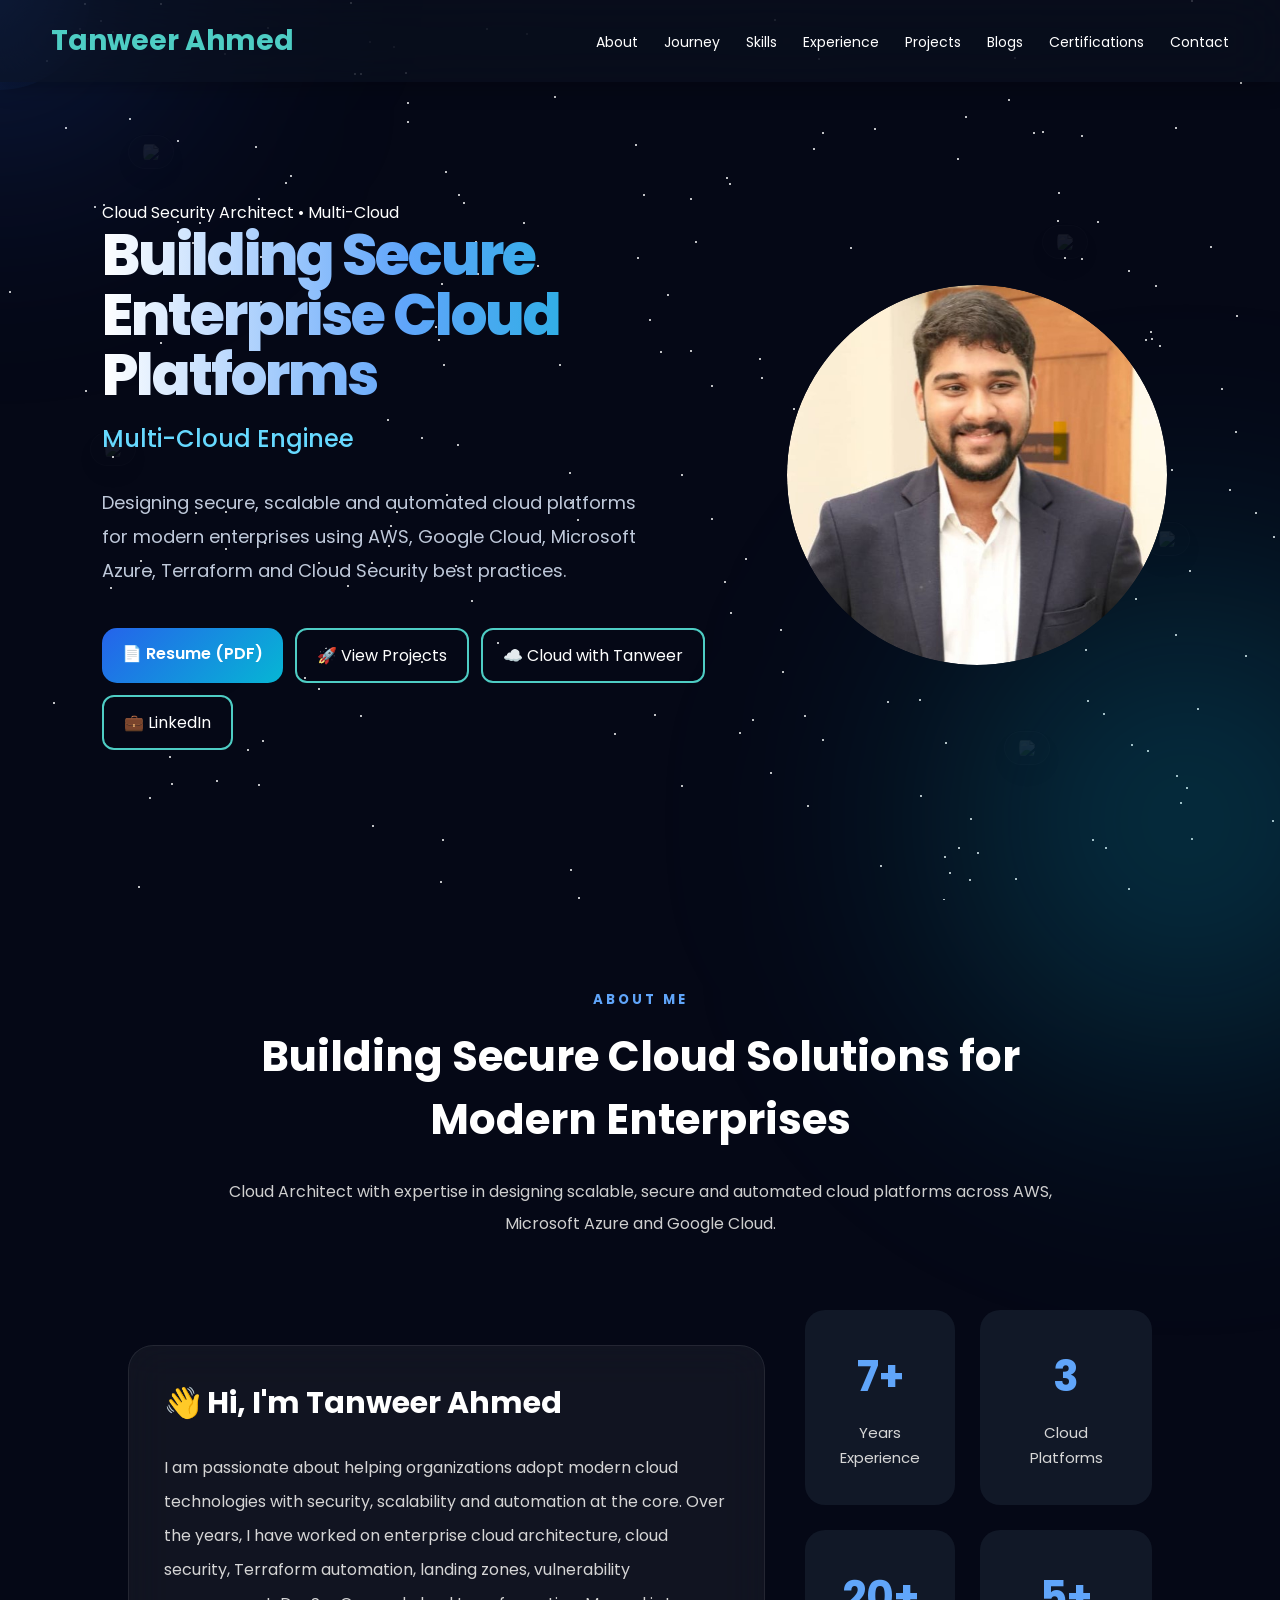
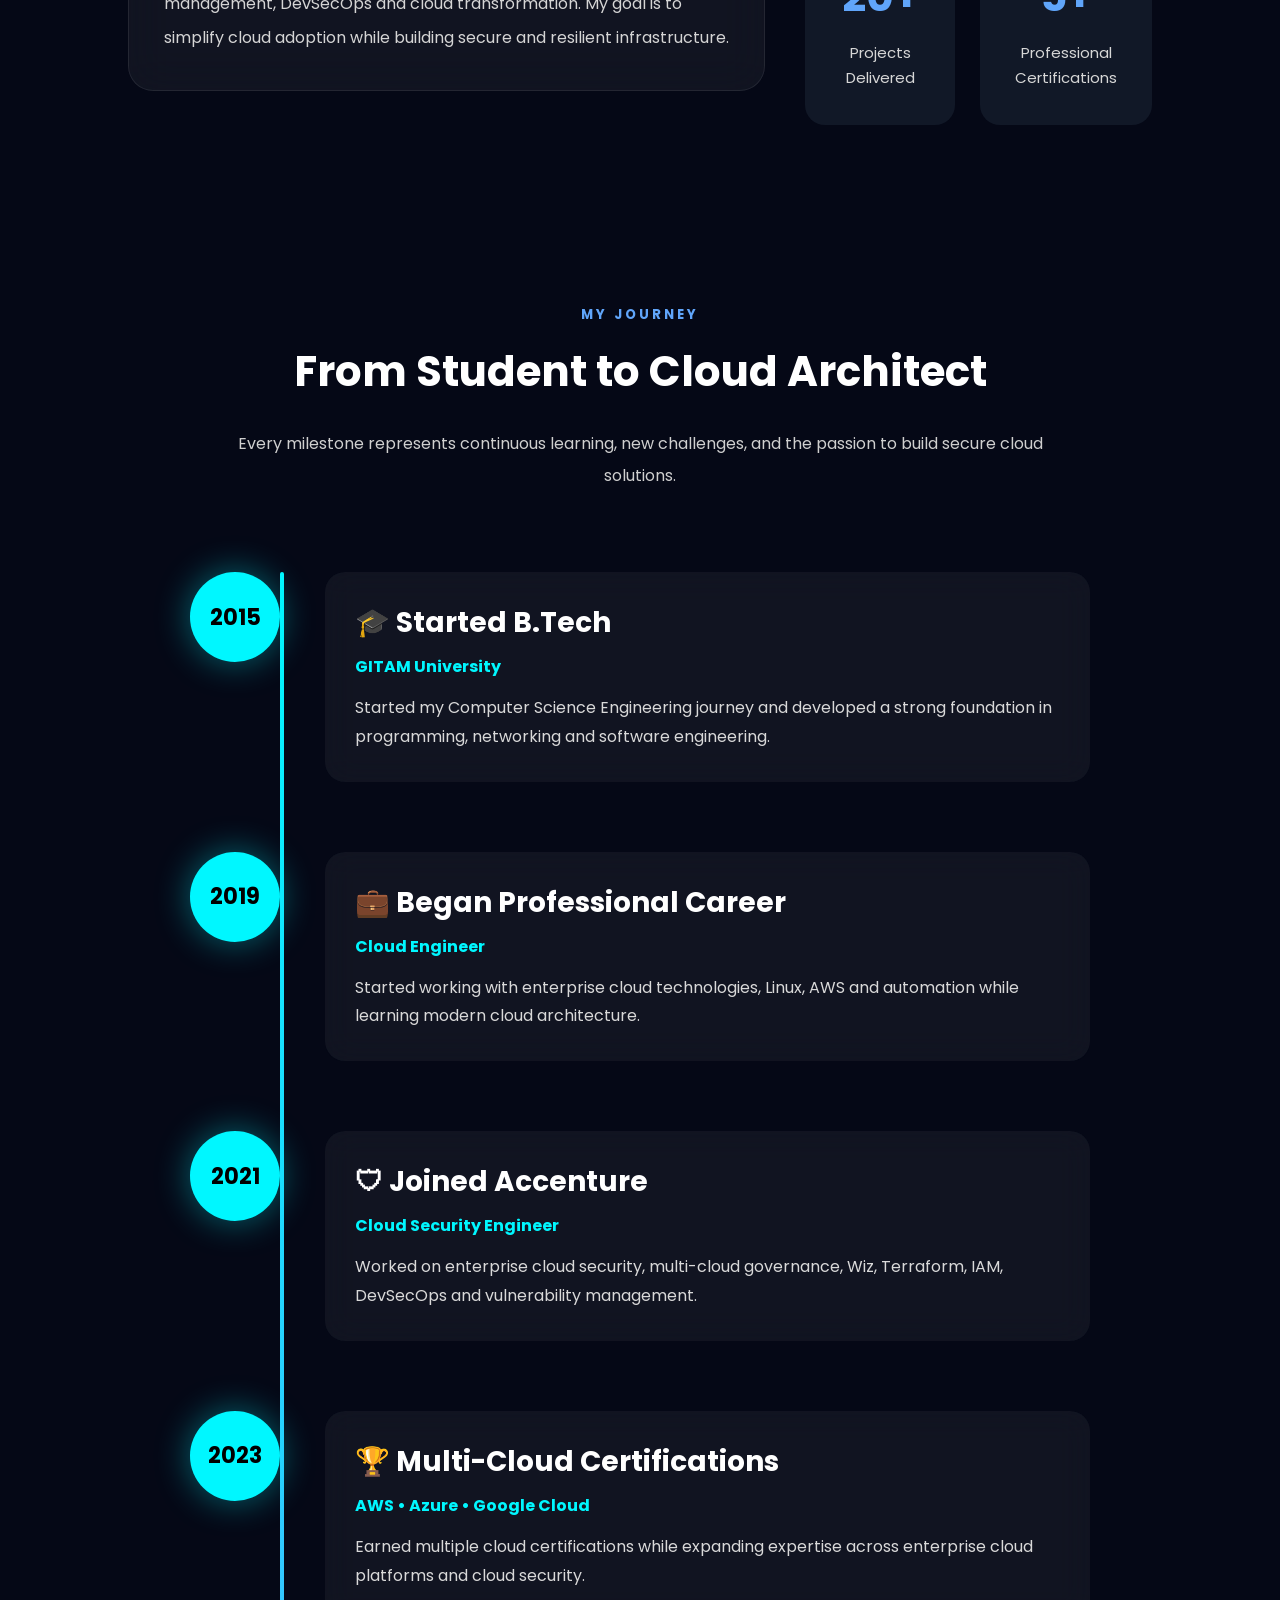
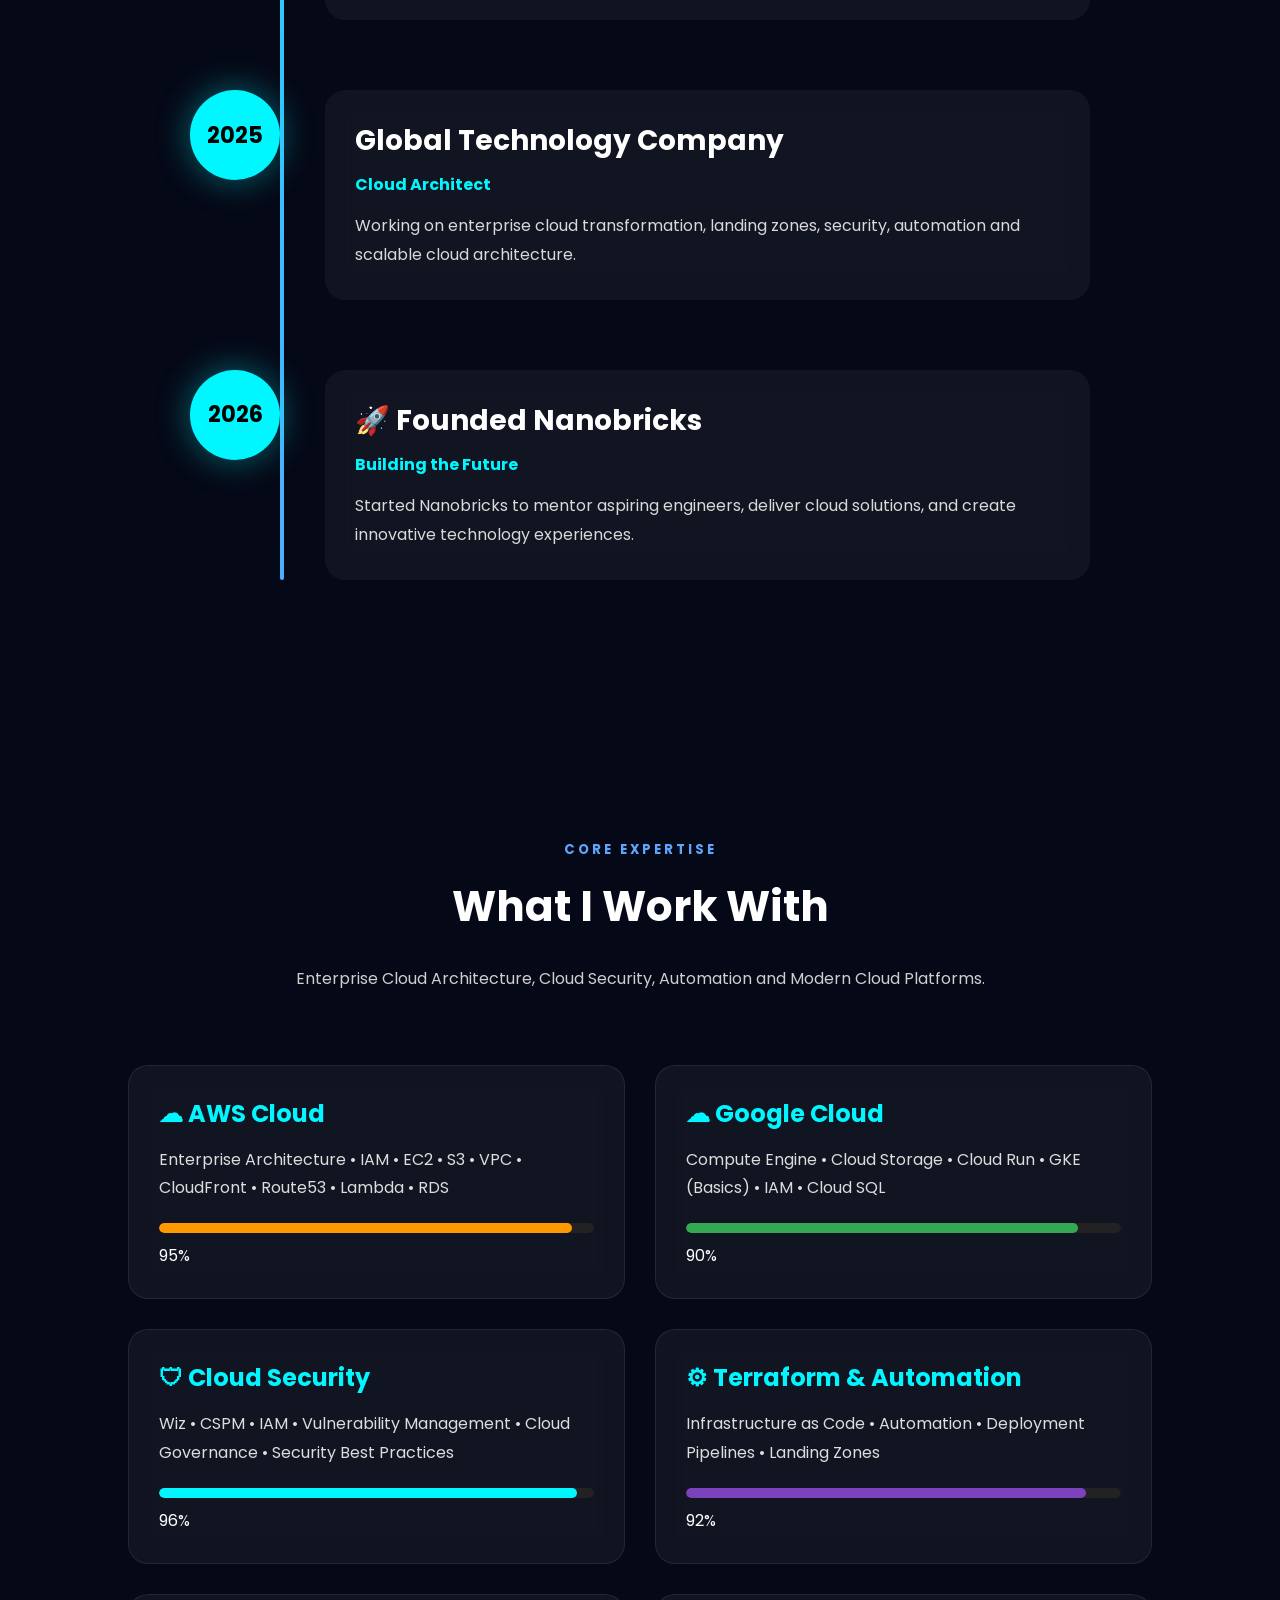
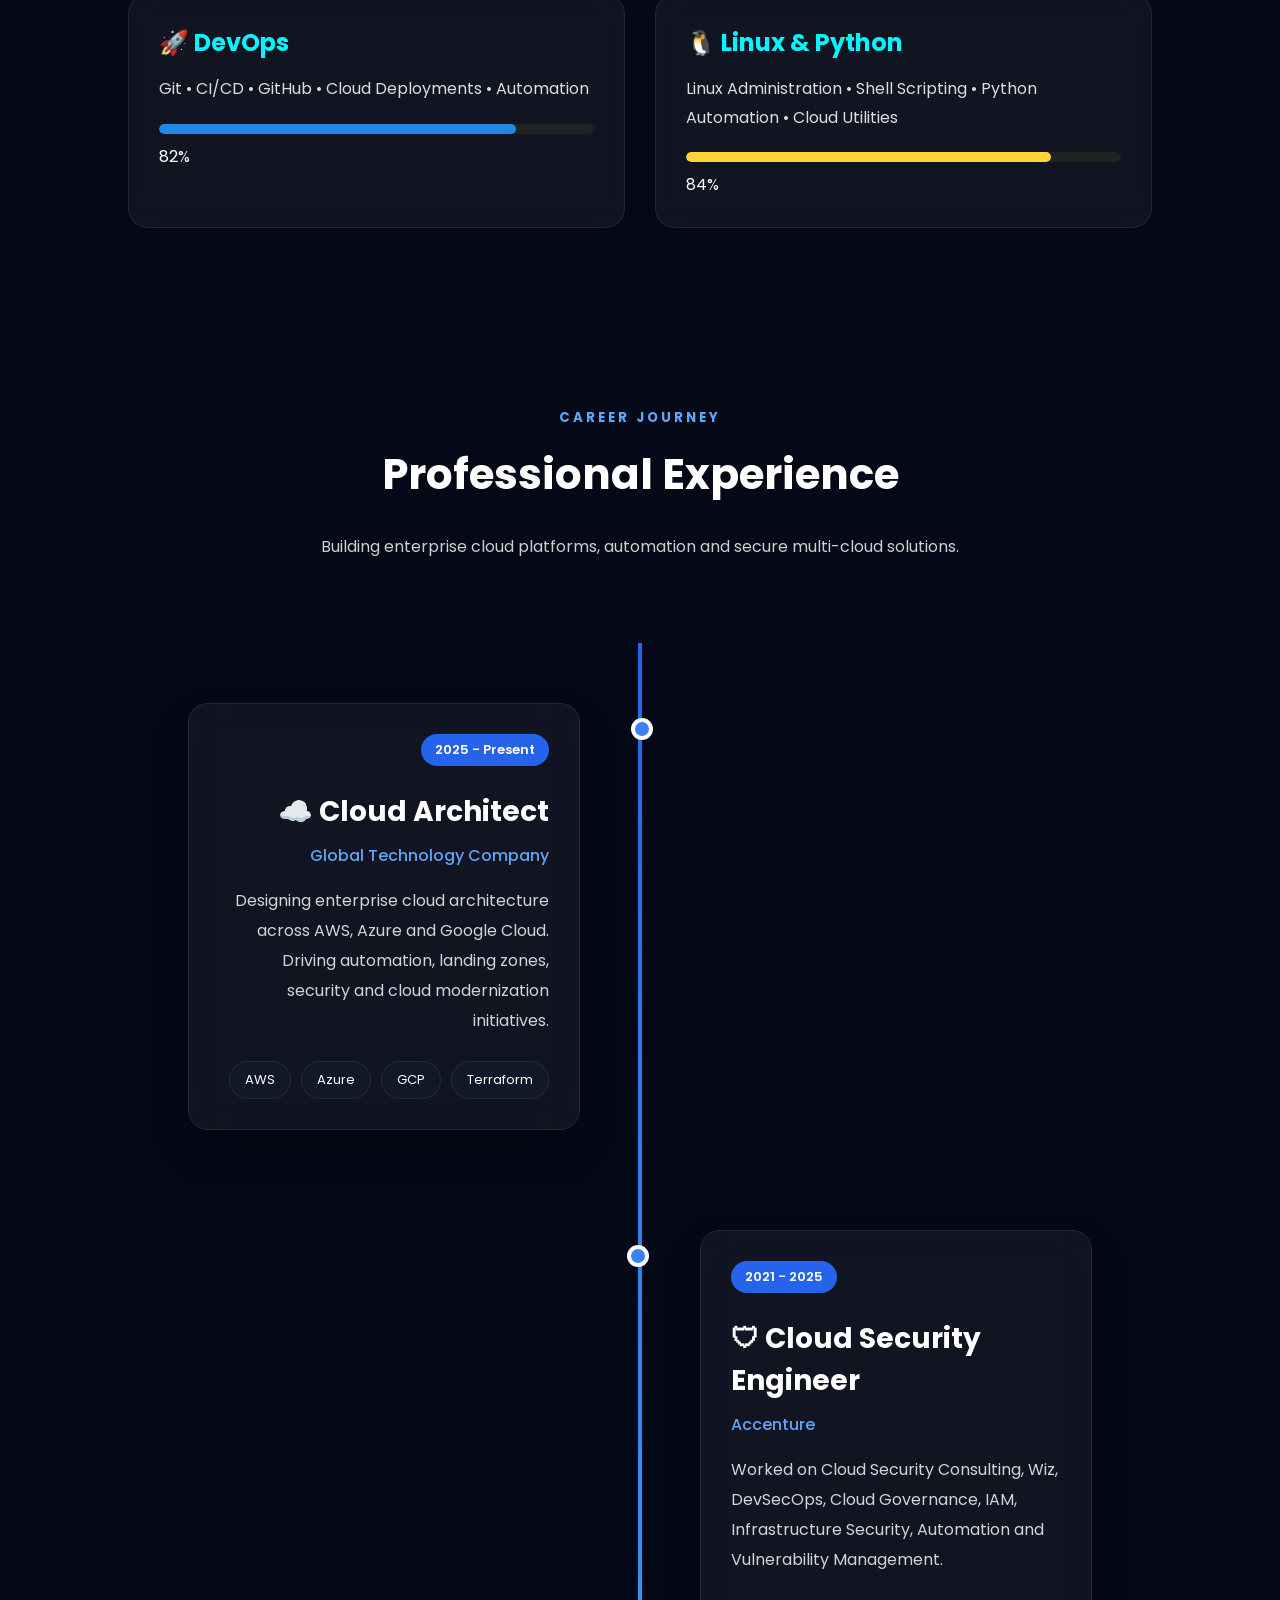
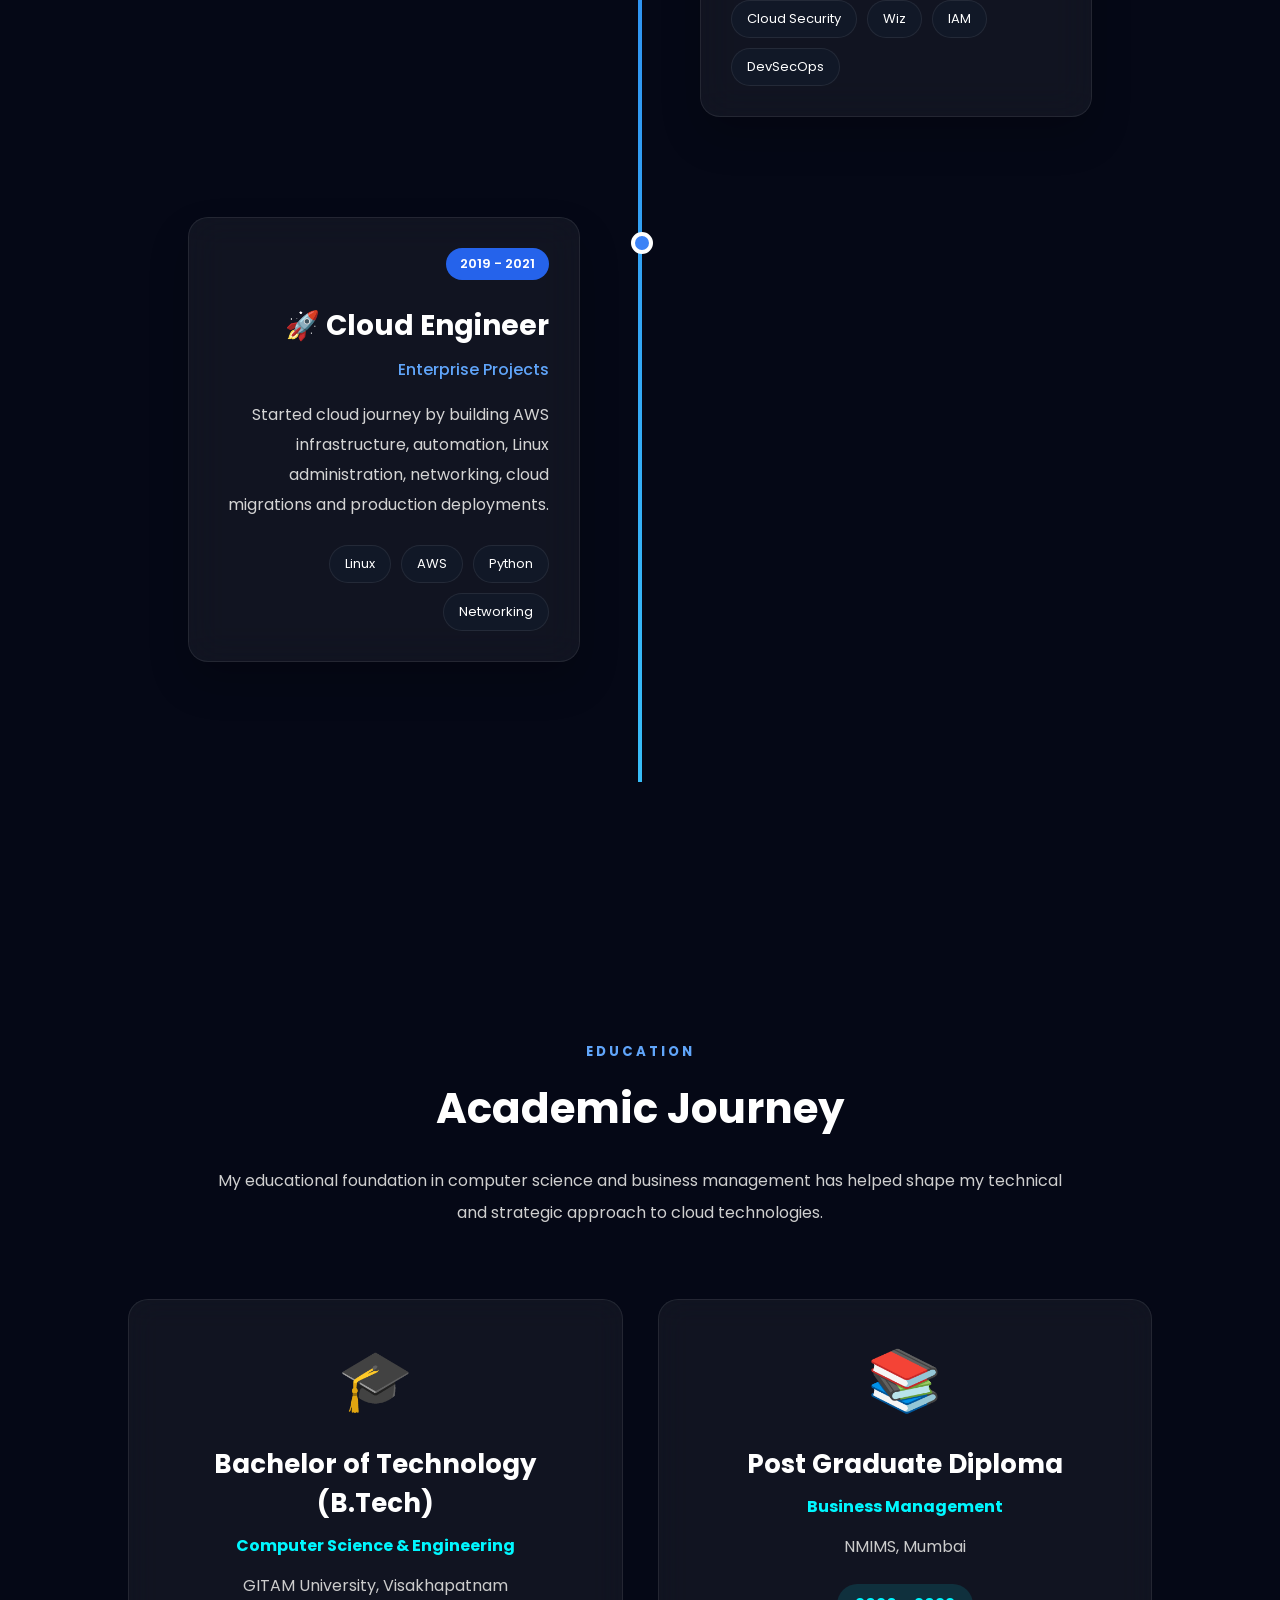
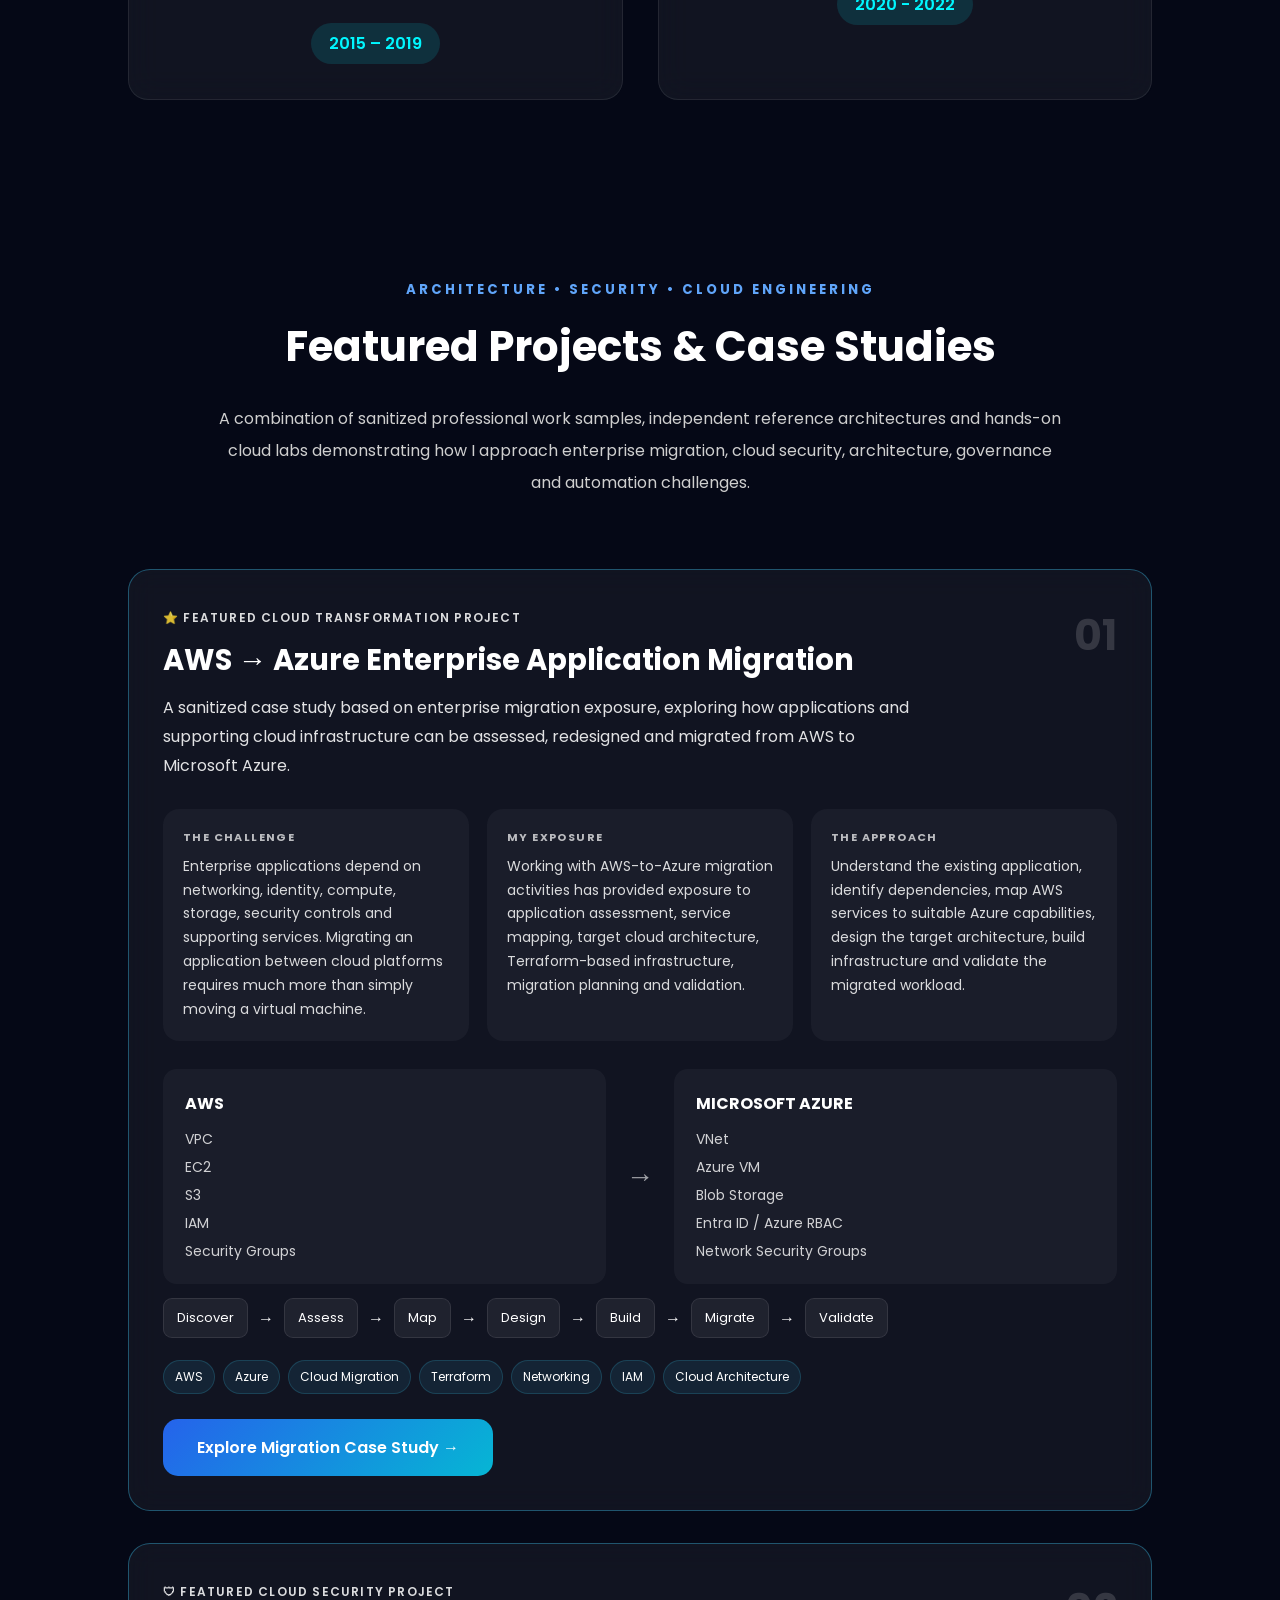
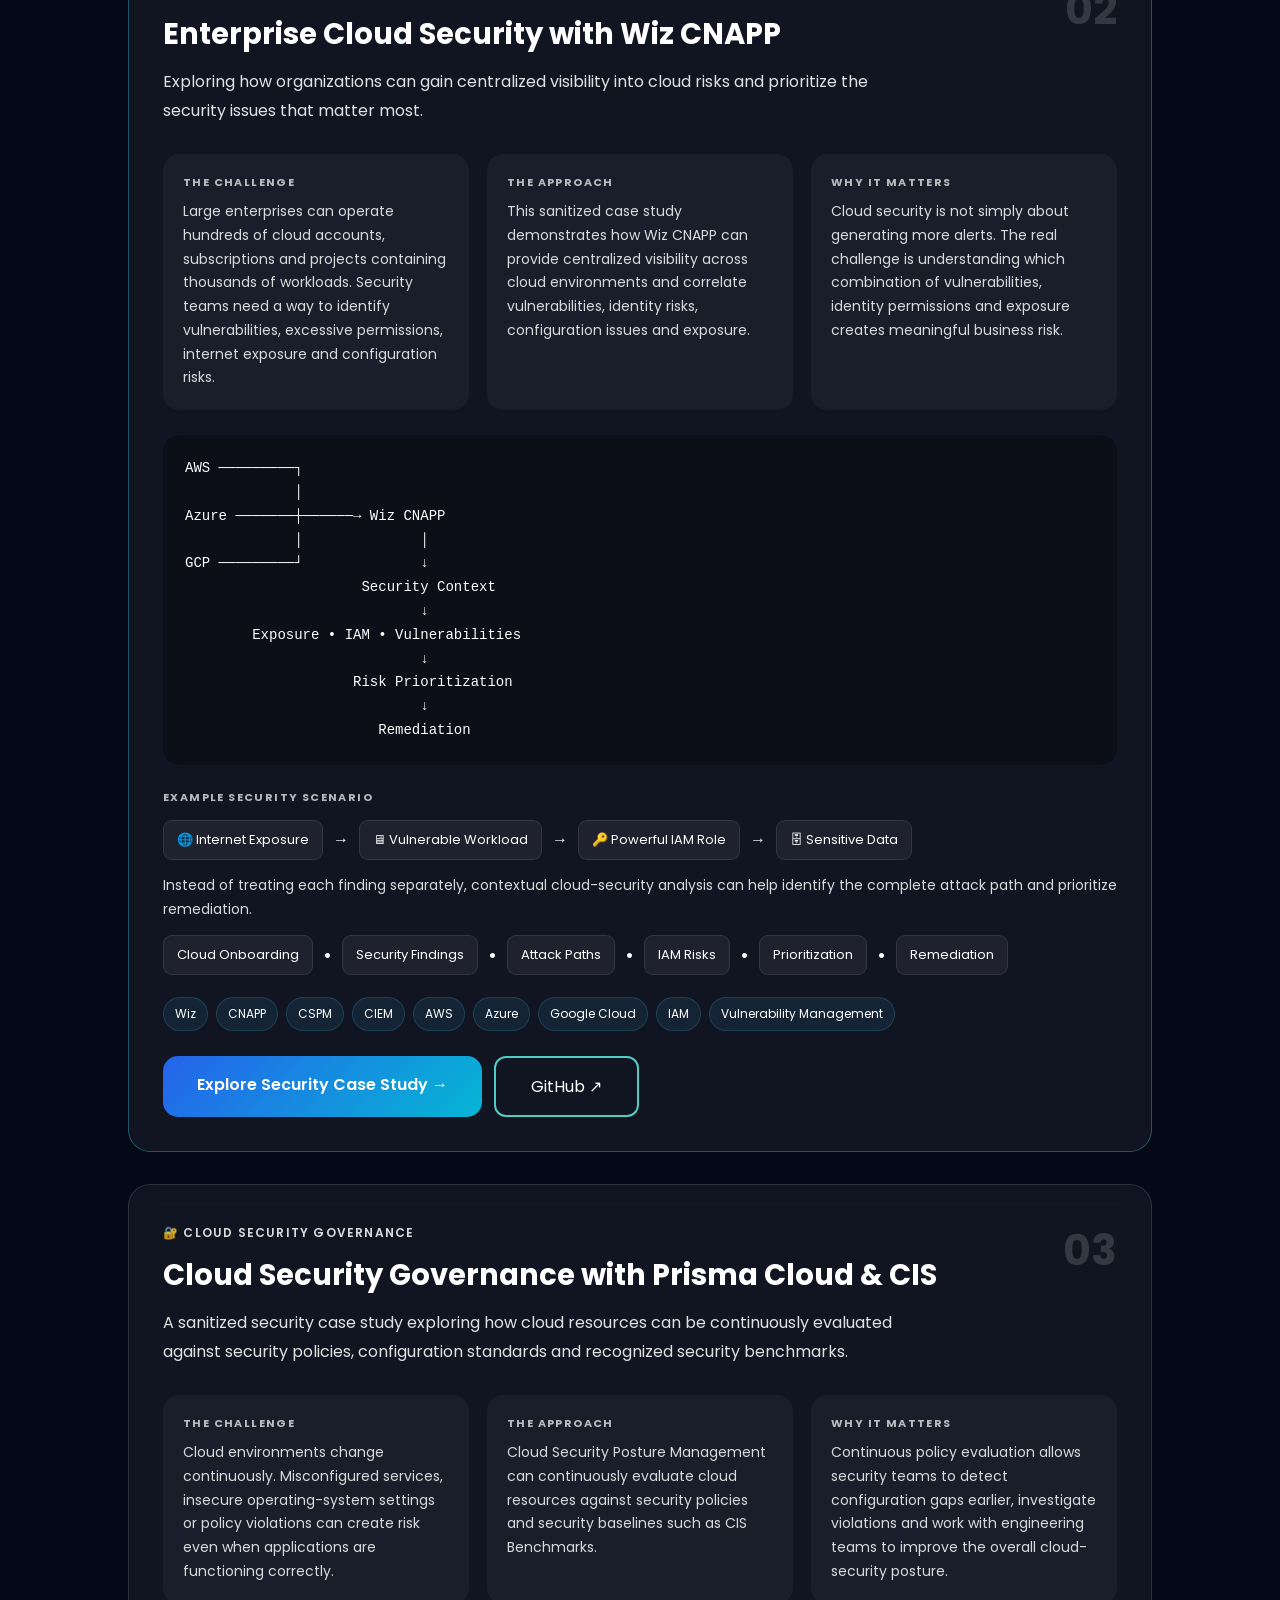
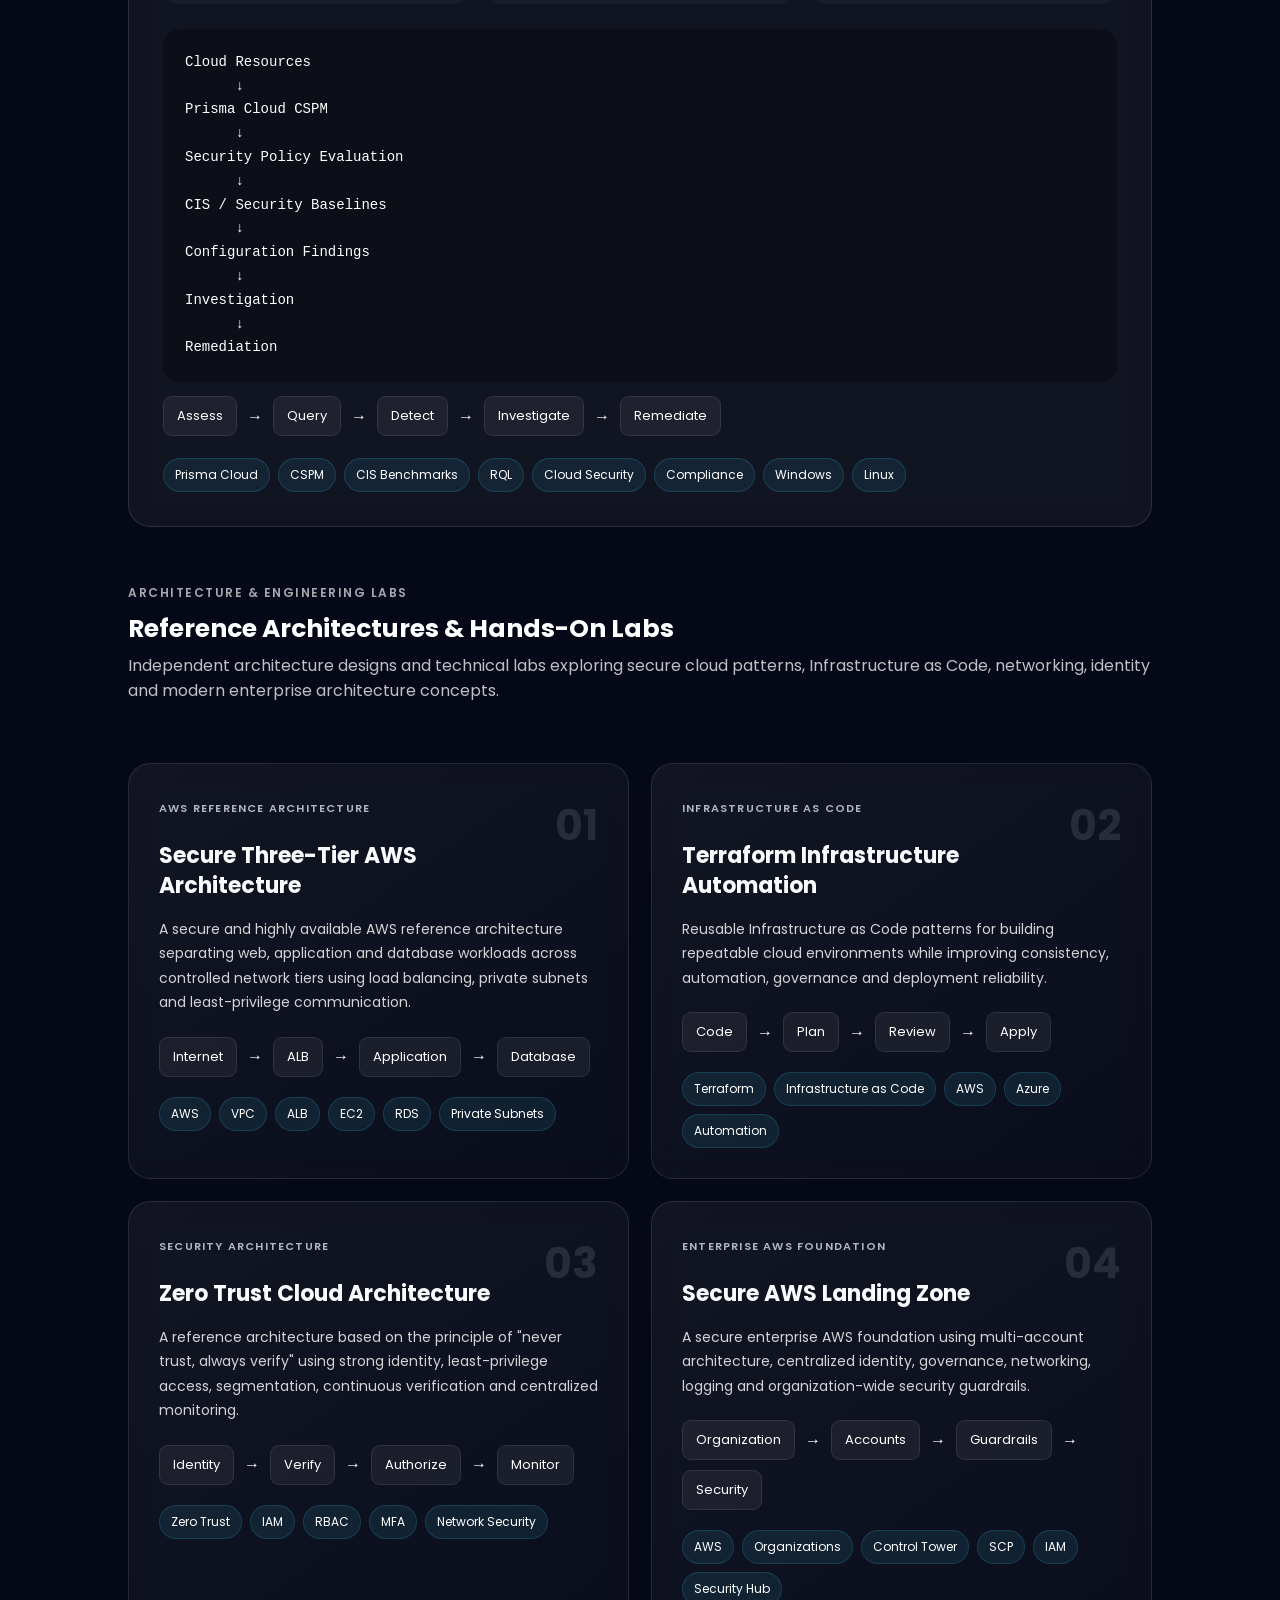
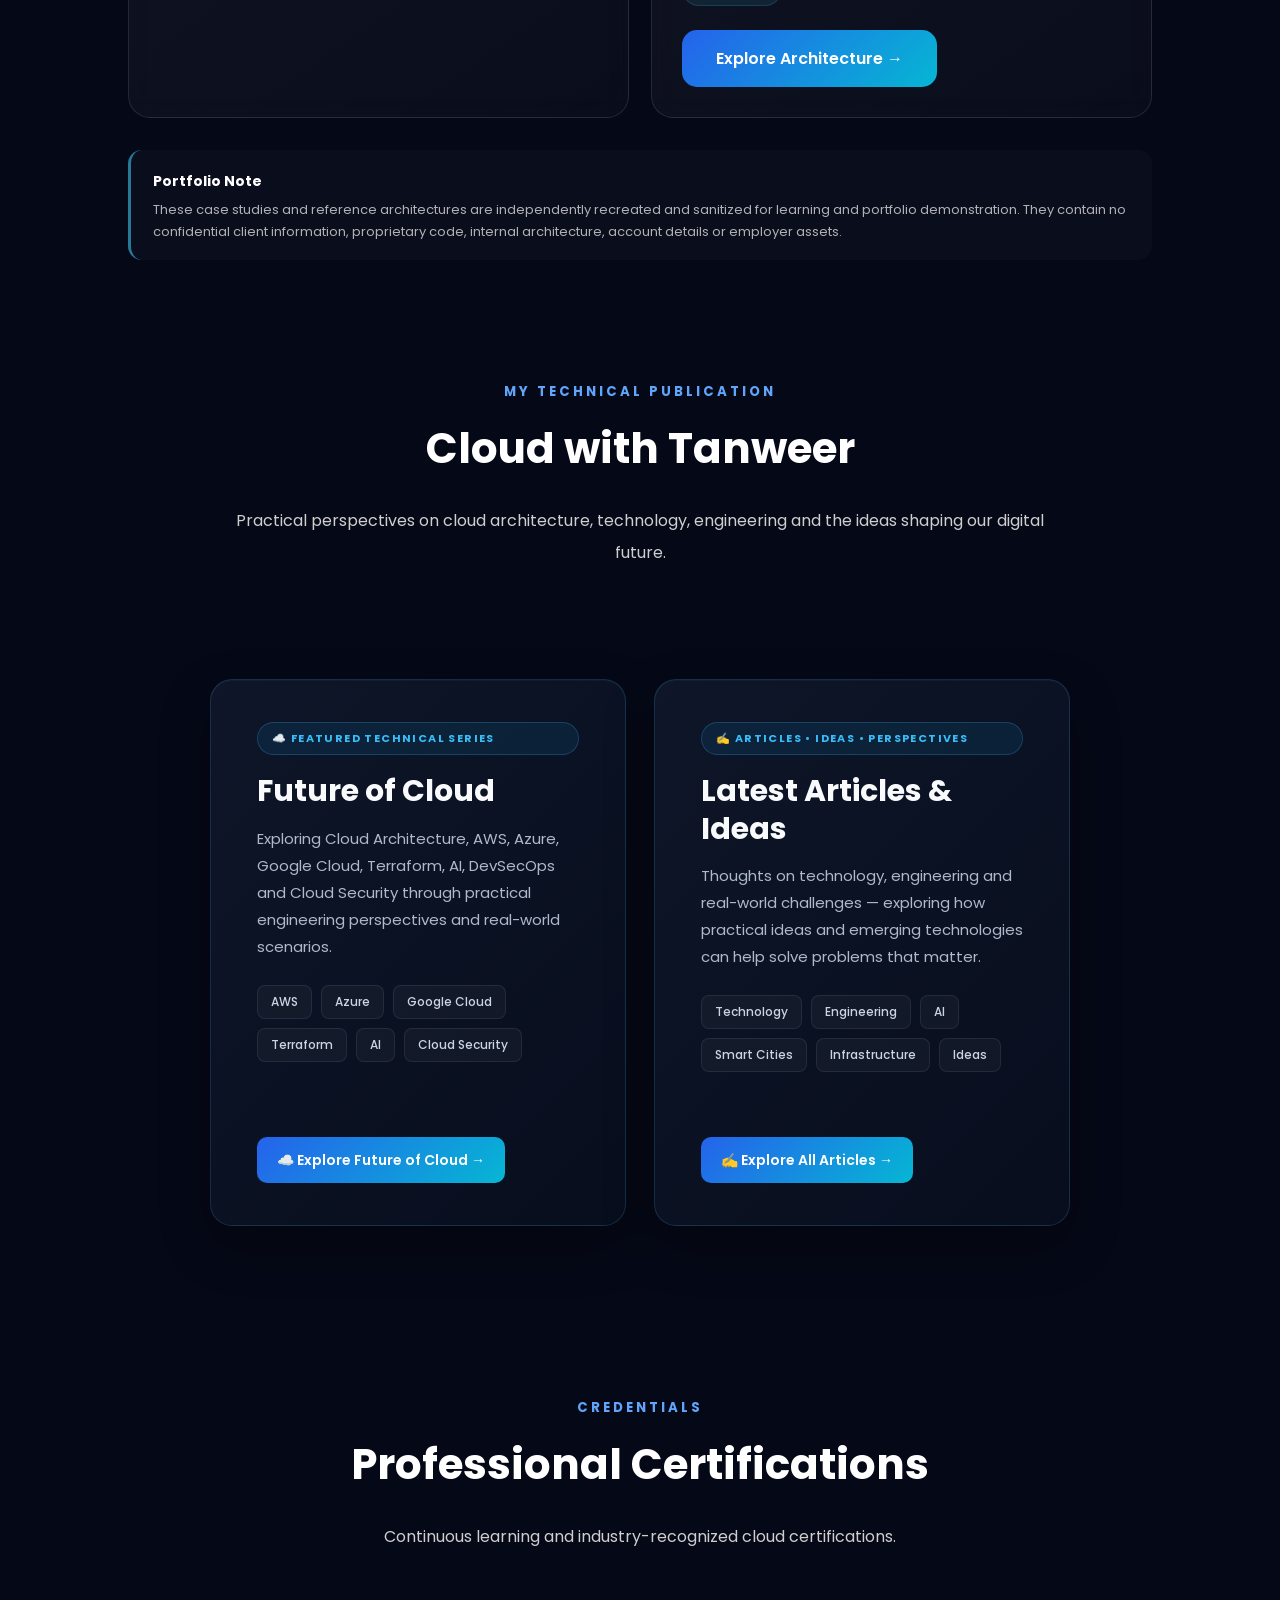
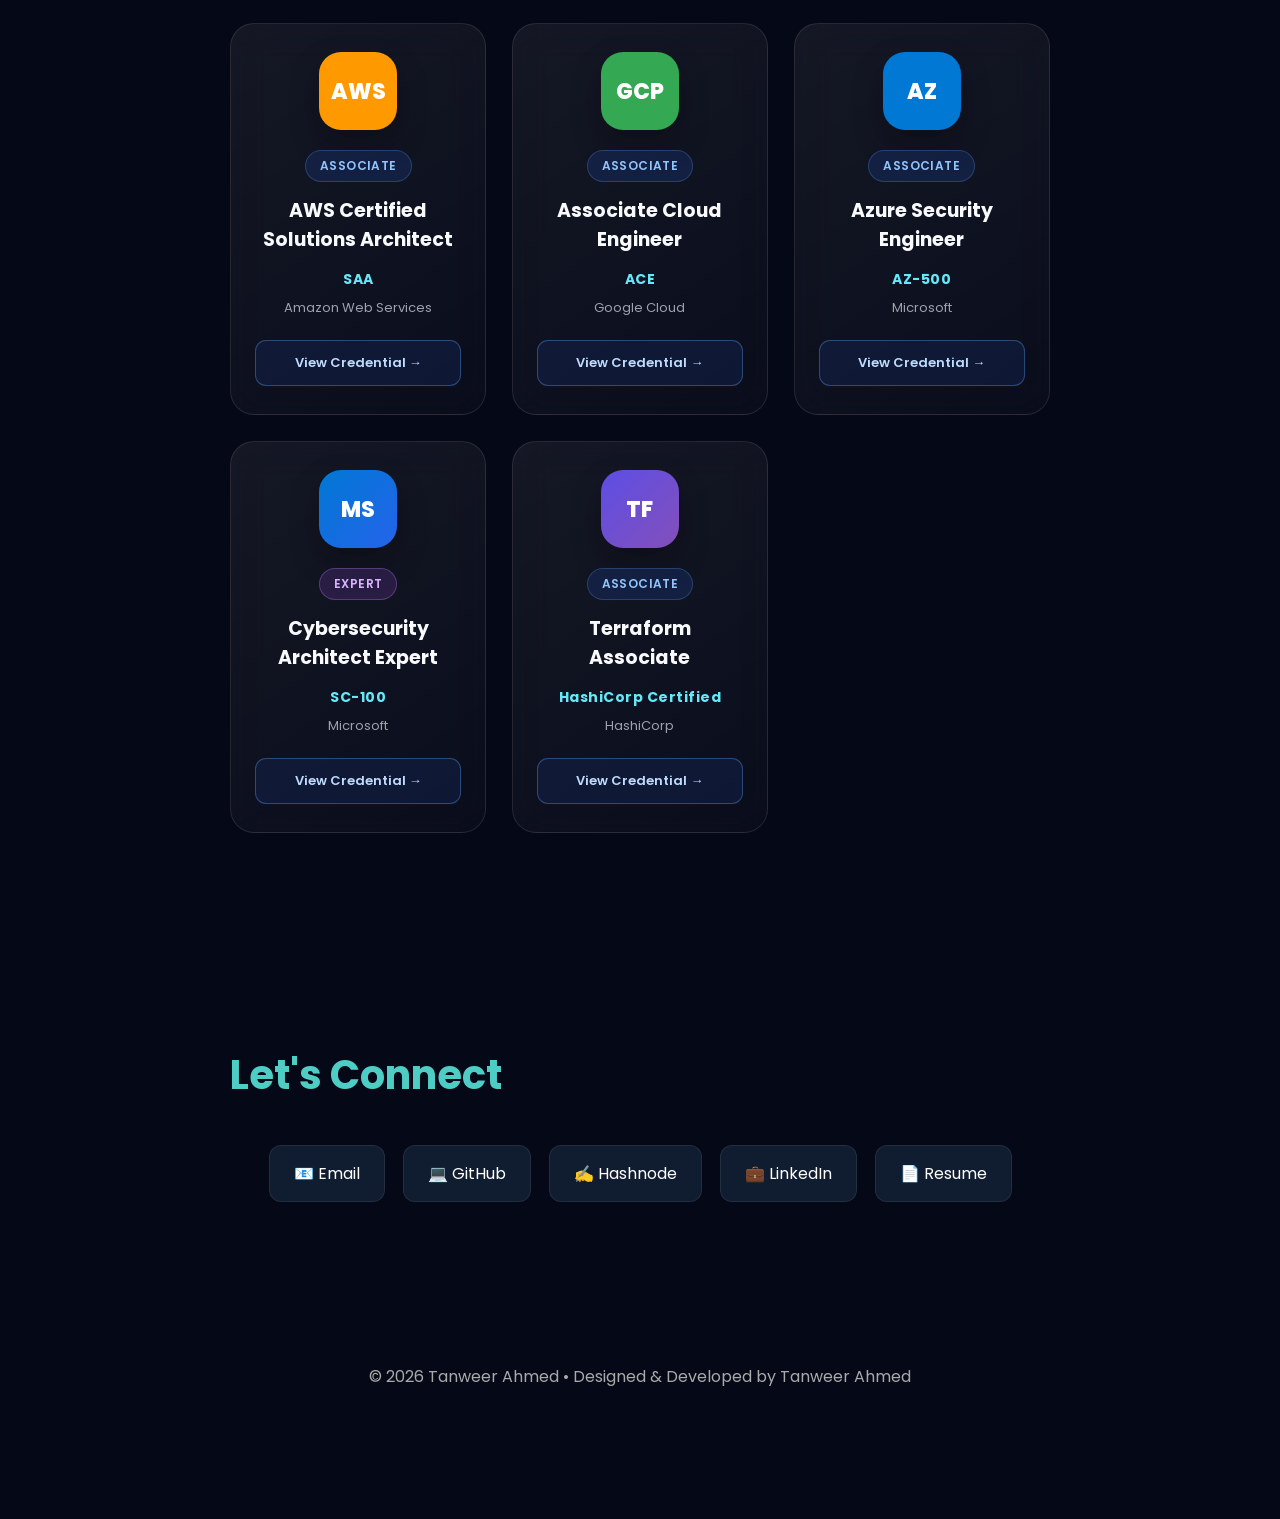
==== commit 519db764: "Refresh stylesheet cache for labs layout" ====
--- a/index.html
+++ b/index.html
@@ -24,7 +24,7 @@
     
     <link rel="icon" type="image/jpeg" href="images/favicon.jpg?v=3">
     <link rel="apple-touch-icon" href="images/favicon.jpg?v=3">
-    <link rel="stylesheet" href="style.css?v=6">
+    <link rel="stylesheet" href="style.css?v=7">
     <link rel="preconnect" href="https://fonts.googleapis.com">
     <link rel="preconnect" href="https://fonts.gstatic.com" crossorigin>
     <link href="https://fonts.googleapis.com/css2?family=Poppins:wght@300;400;500;600;700;800&display=swap" rel="stylesheet">
--- a/style.css
+++ b/style.css
@@ -2078,7 +2078,7 @@
     }
 
 }
-}
+
 /* Cloud with Tanweer - Two Card Layout */
 
 .series-grid {
@@ -2346,22 +2346,47 @@
 
 .lab-grid {
     display: grid;
-    grid-template-columns: repeat(3, 1fr);
-    gap: 18px;
+    grid-template-columns: repeat(2, minmax(0, 1fr));
+    gap: 22px;
+    margin-top: 28px;
 }
 
 
 .lab-card {
-    padding: 24px;
-    border-radius: 18px;
-    border: 1px solid rgba(255,255,255,.1);
-    background: rgba(255,255,255,.035);
-    transition: transform .3s ease;
+    padding: 30px;
+    min-height: 360px;
+
+    border-radius: 22px;
+
+    border: 1px solid rgba(255,255,255,.11);
+
+    background:
+        linear-gradient(
+            145deg,
+            rgba(255,255,255,.055),
+            rgba(255,255,255,.025)
+        );
+
+    backdrop-filter: blur(14px);
+
+    display: flex;
+    flex-direction: column;
+
+    transition:
+        transform .3s ease,
+        border-color .3s ease,
+        box-shadow .3s ease;
 }
 
 
 .lab-card:hover {
-    transform: translateY(-5px);
+    transform: translateY(-6px);
+
+    border-color: rgba(61,210,255,.35);
+
+    box-shadow:
+        0 20px 45px rgba(0,0,0,.28),
+        0 0 30px rgba(61,210,255,.06);
 }
 
 
@@ -2371,15 +2396,57 @@
 
 
 .lab-card h4 {
-    margin: 12px 0 9px;
-    font-size: 18px;
+    margin: 12px 0 12px;
+
+    font-size: 22px;
+    line-height: 1.35;
+
+    color: #f8fafc;
 }
 
 
 .lab-card p {
-    opacity: .8;
+    opacity: .82;
+
     font-size: 14px;
-    line-height: 1.7;
+    line-height: 1.75;
+
+    margin-bottom: 4px;
+}
+
+.lab-card .case-study-top {
+    margin-bottom: 4px;
+}
+
+
+.lab-card .project-label {
+    color: #cbd5e1;
+    font-size: 11px;
+    letter-spacing: 1.2px;
+}
+
+
+.lab-card .project-number {
+    font-size: 42px;
+    color: #94a3b8;
+    opacity: .18;
+}
+
+
+.lab-card .project-process {
+    margin-top: 18px;
+    margin-bottom: 0;
+}
+
+
+.lab-card .project-tags {
+    margin-top: 20px;
+}
+
+
+.lab-card .project-actions {
+    margin-top: auto;
+    padding-top: 24px;
 }
 
 
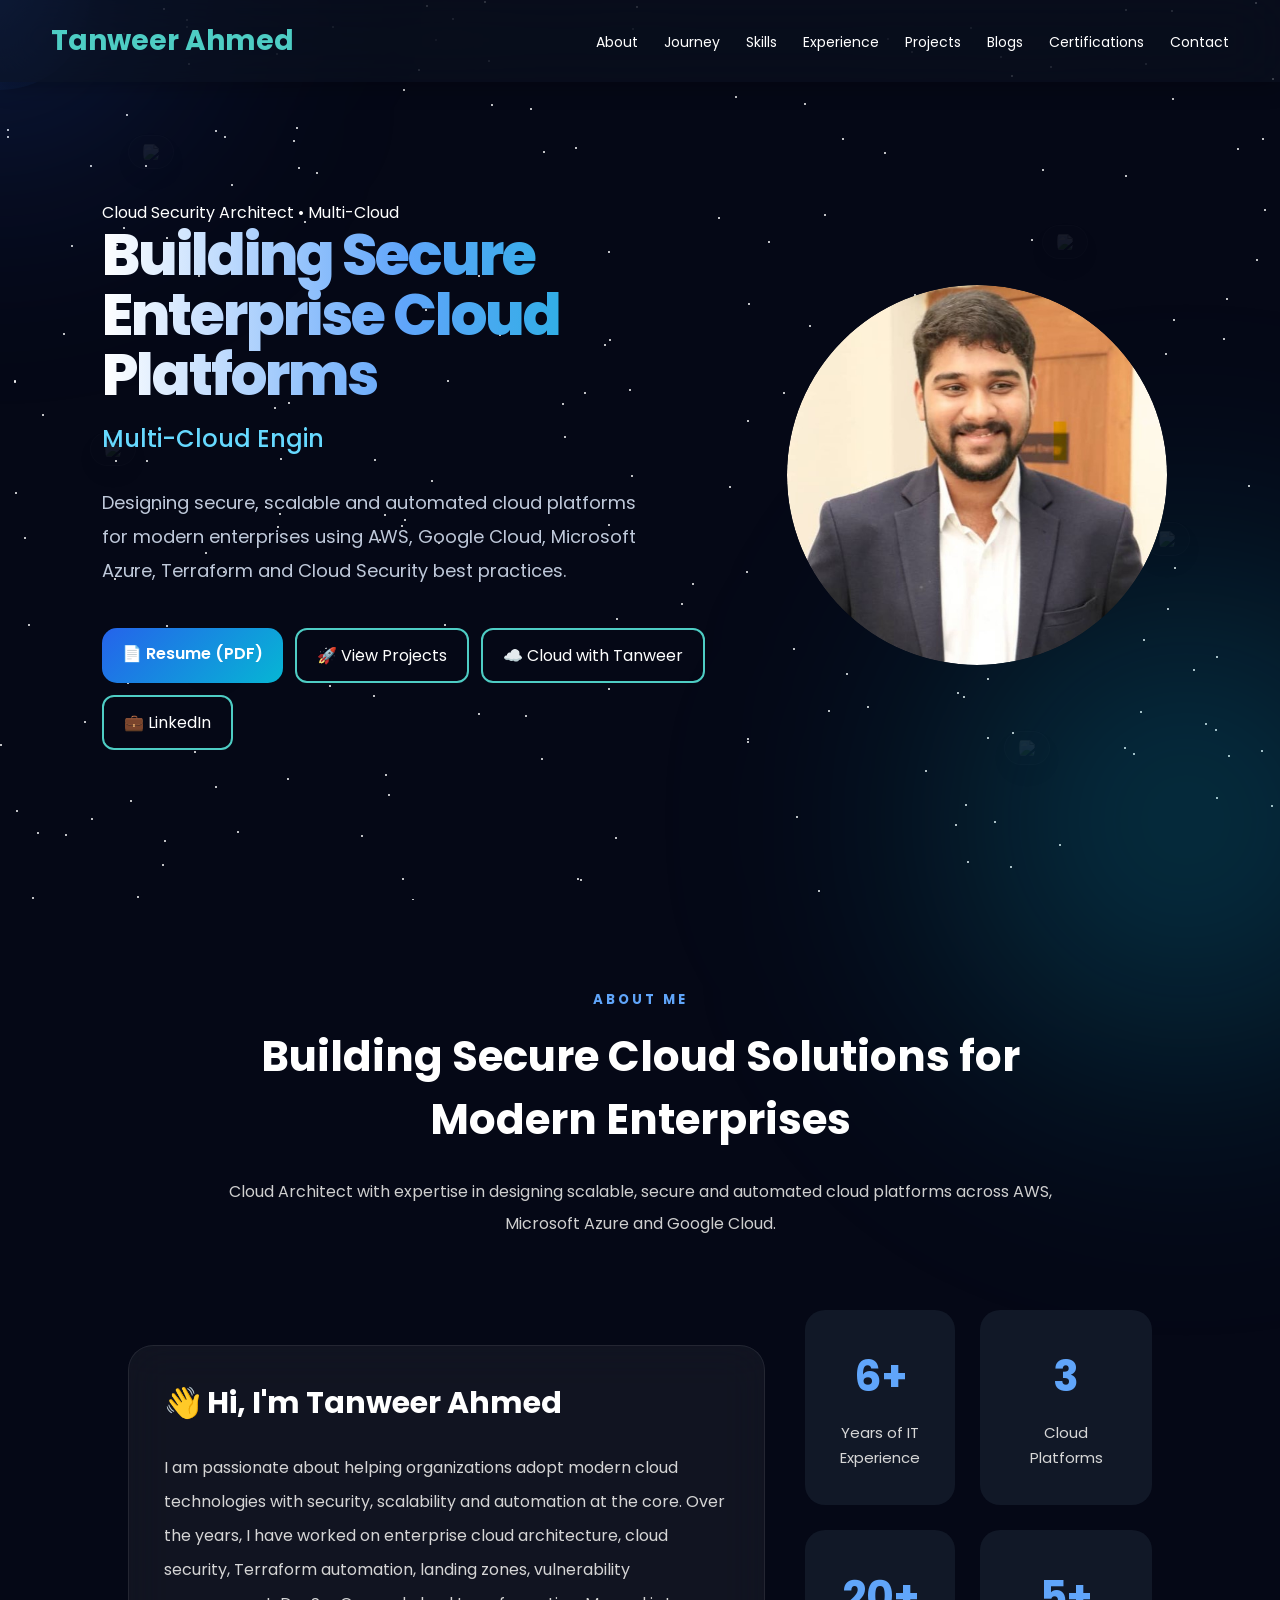
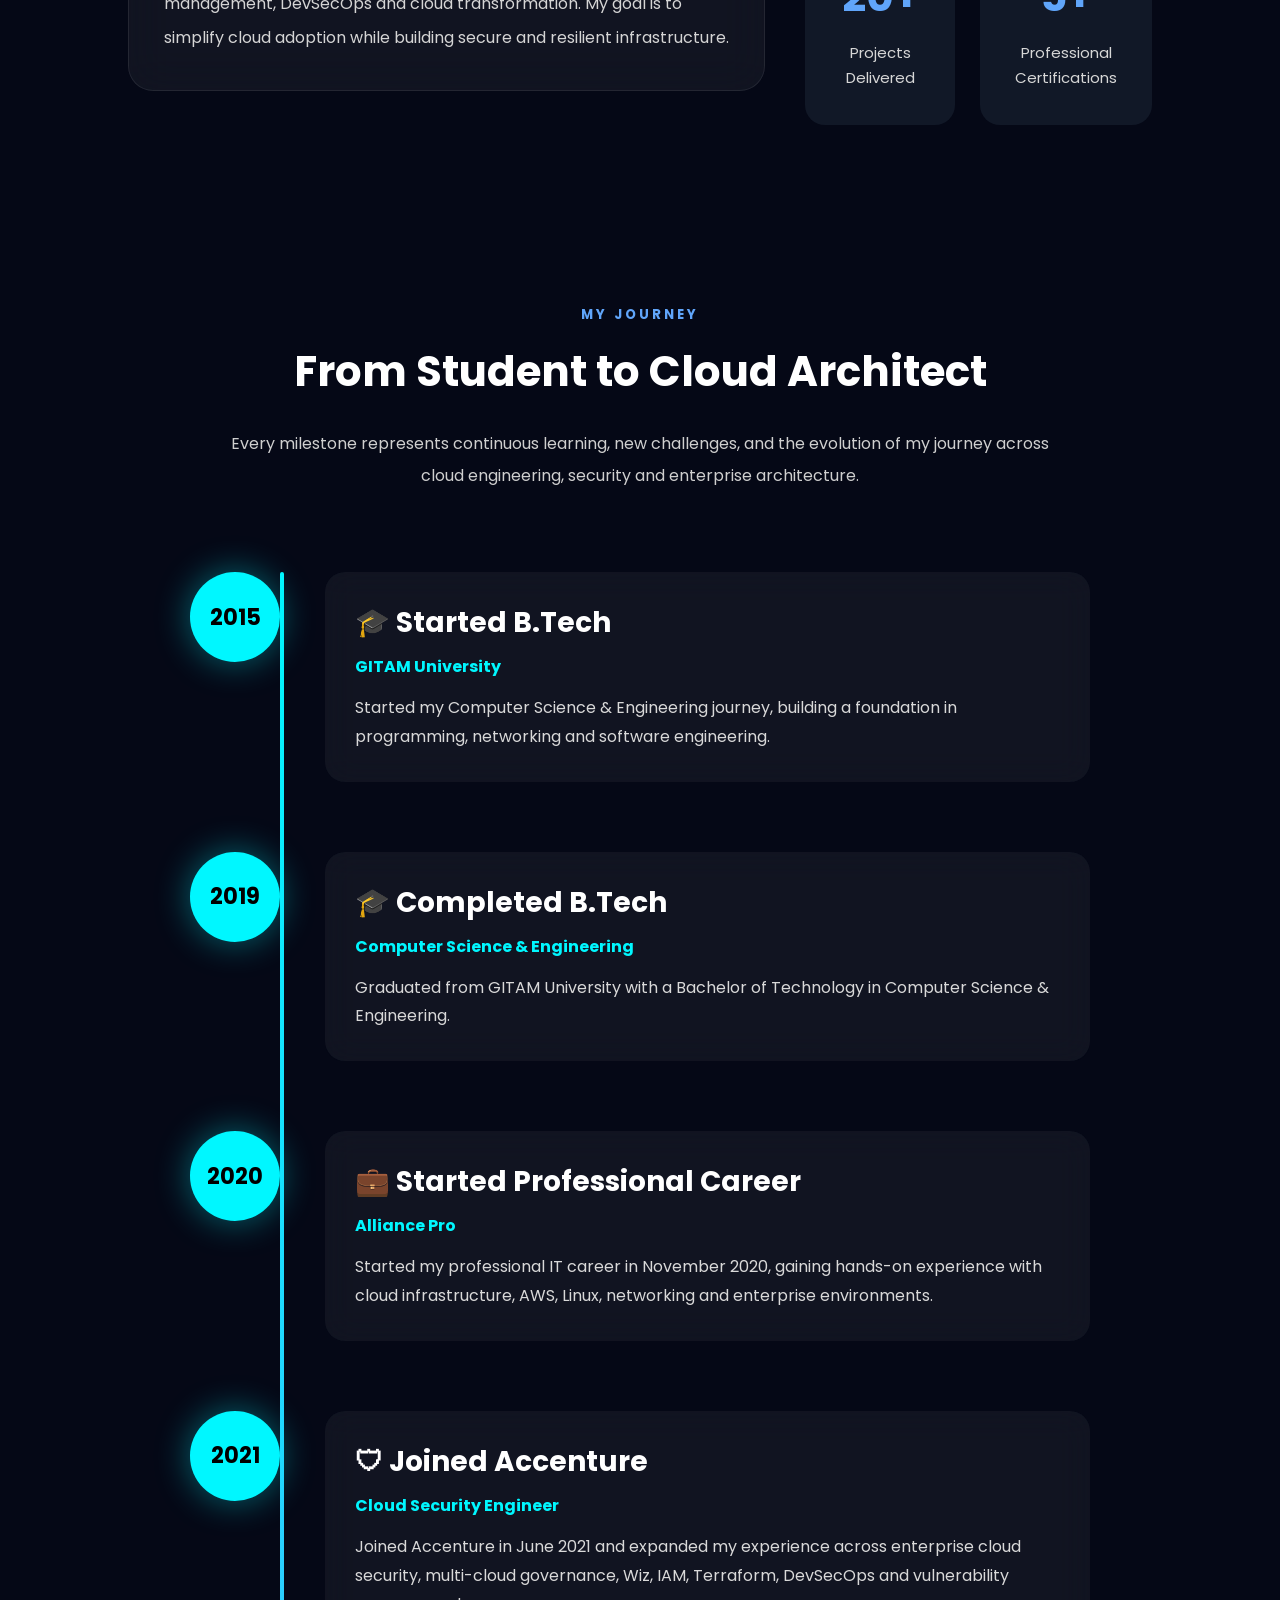
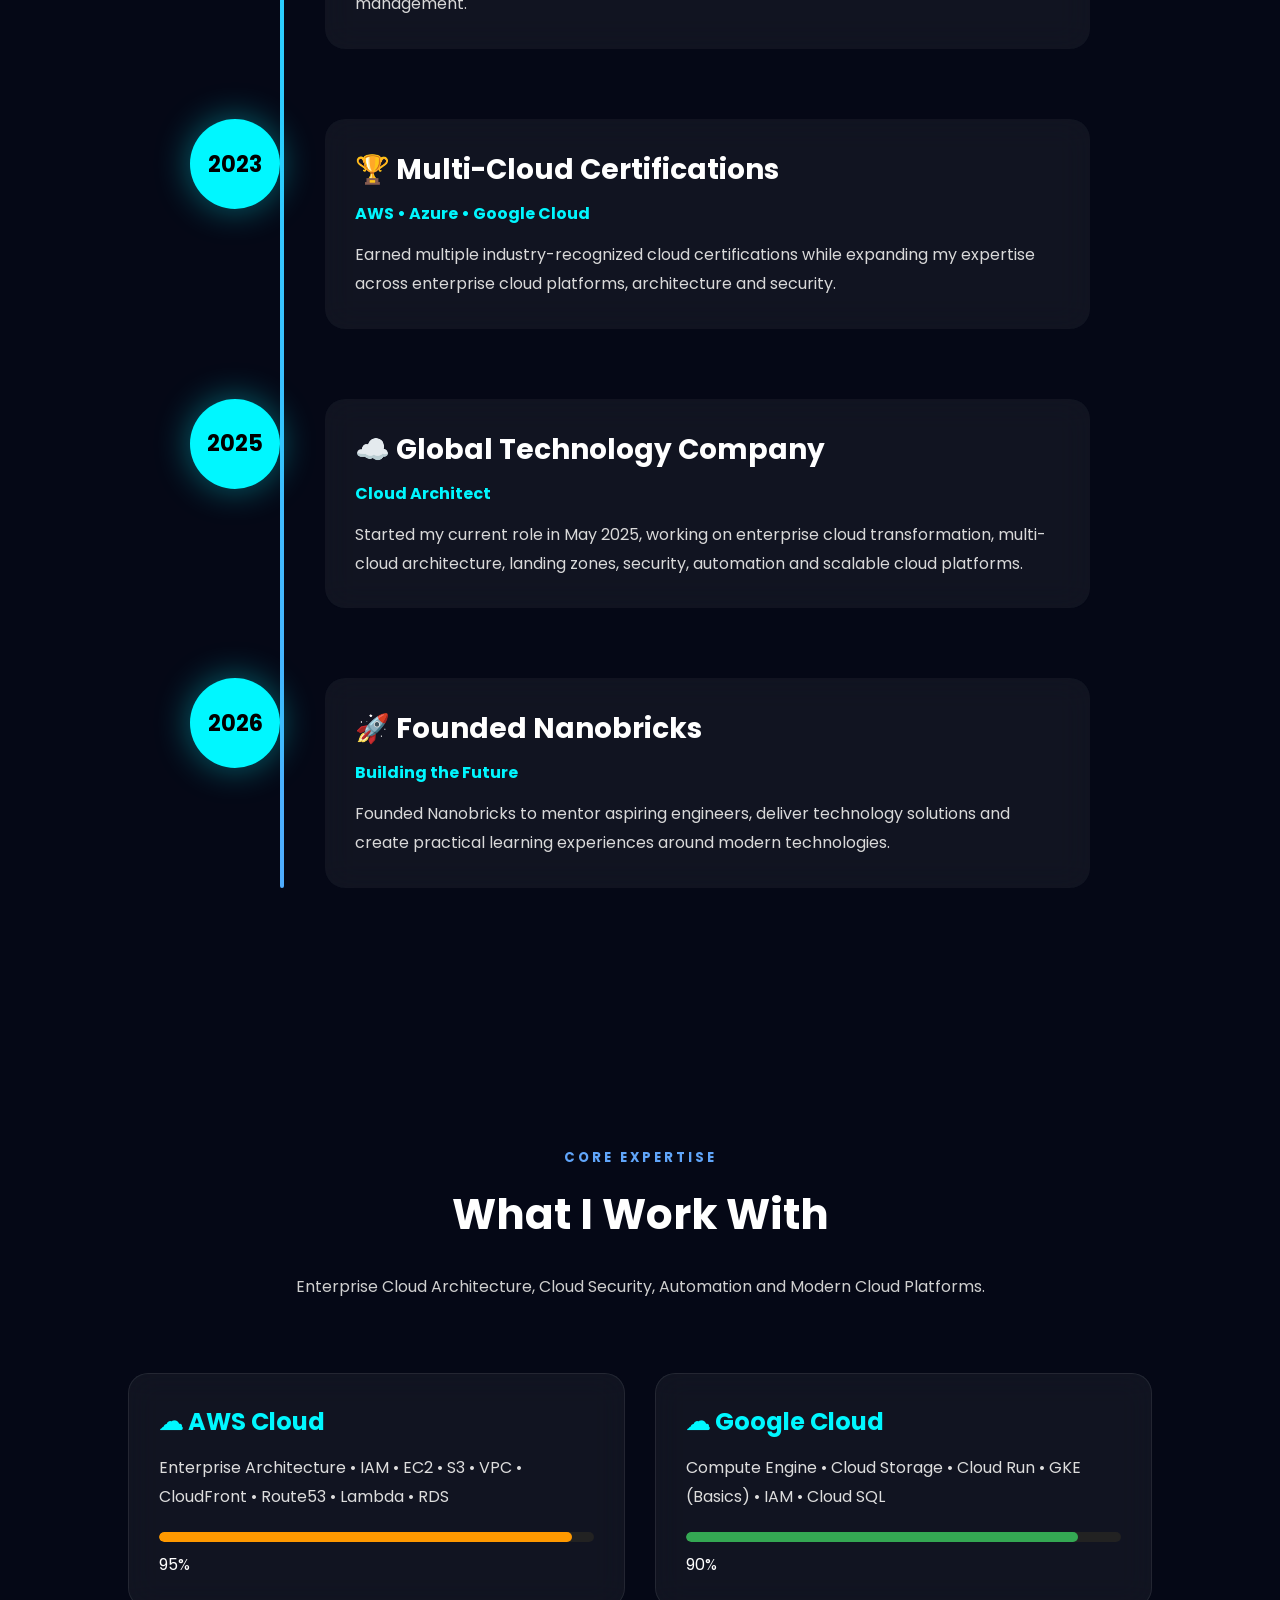
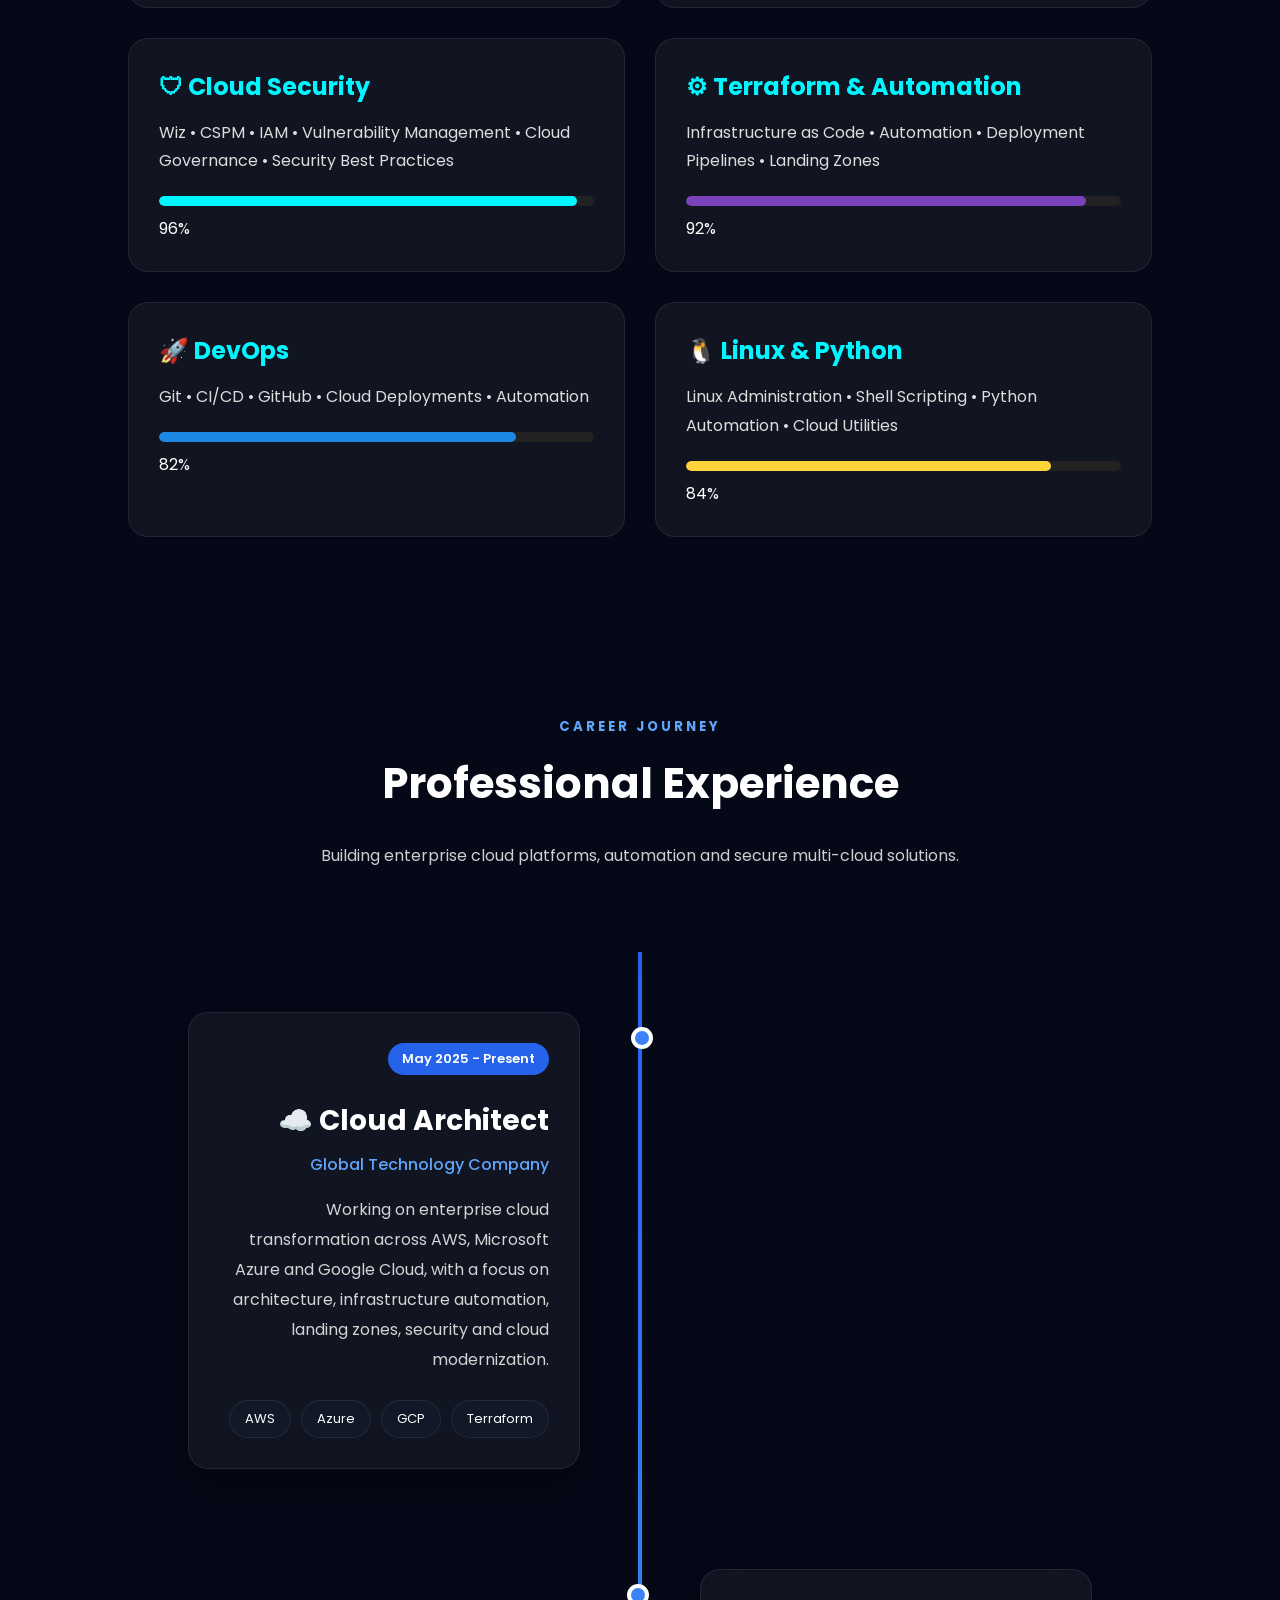
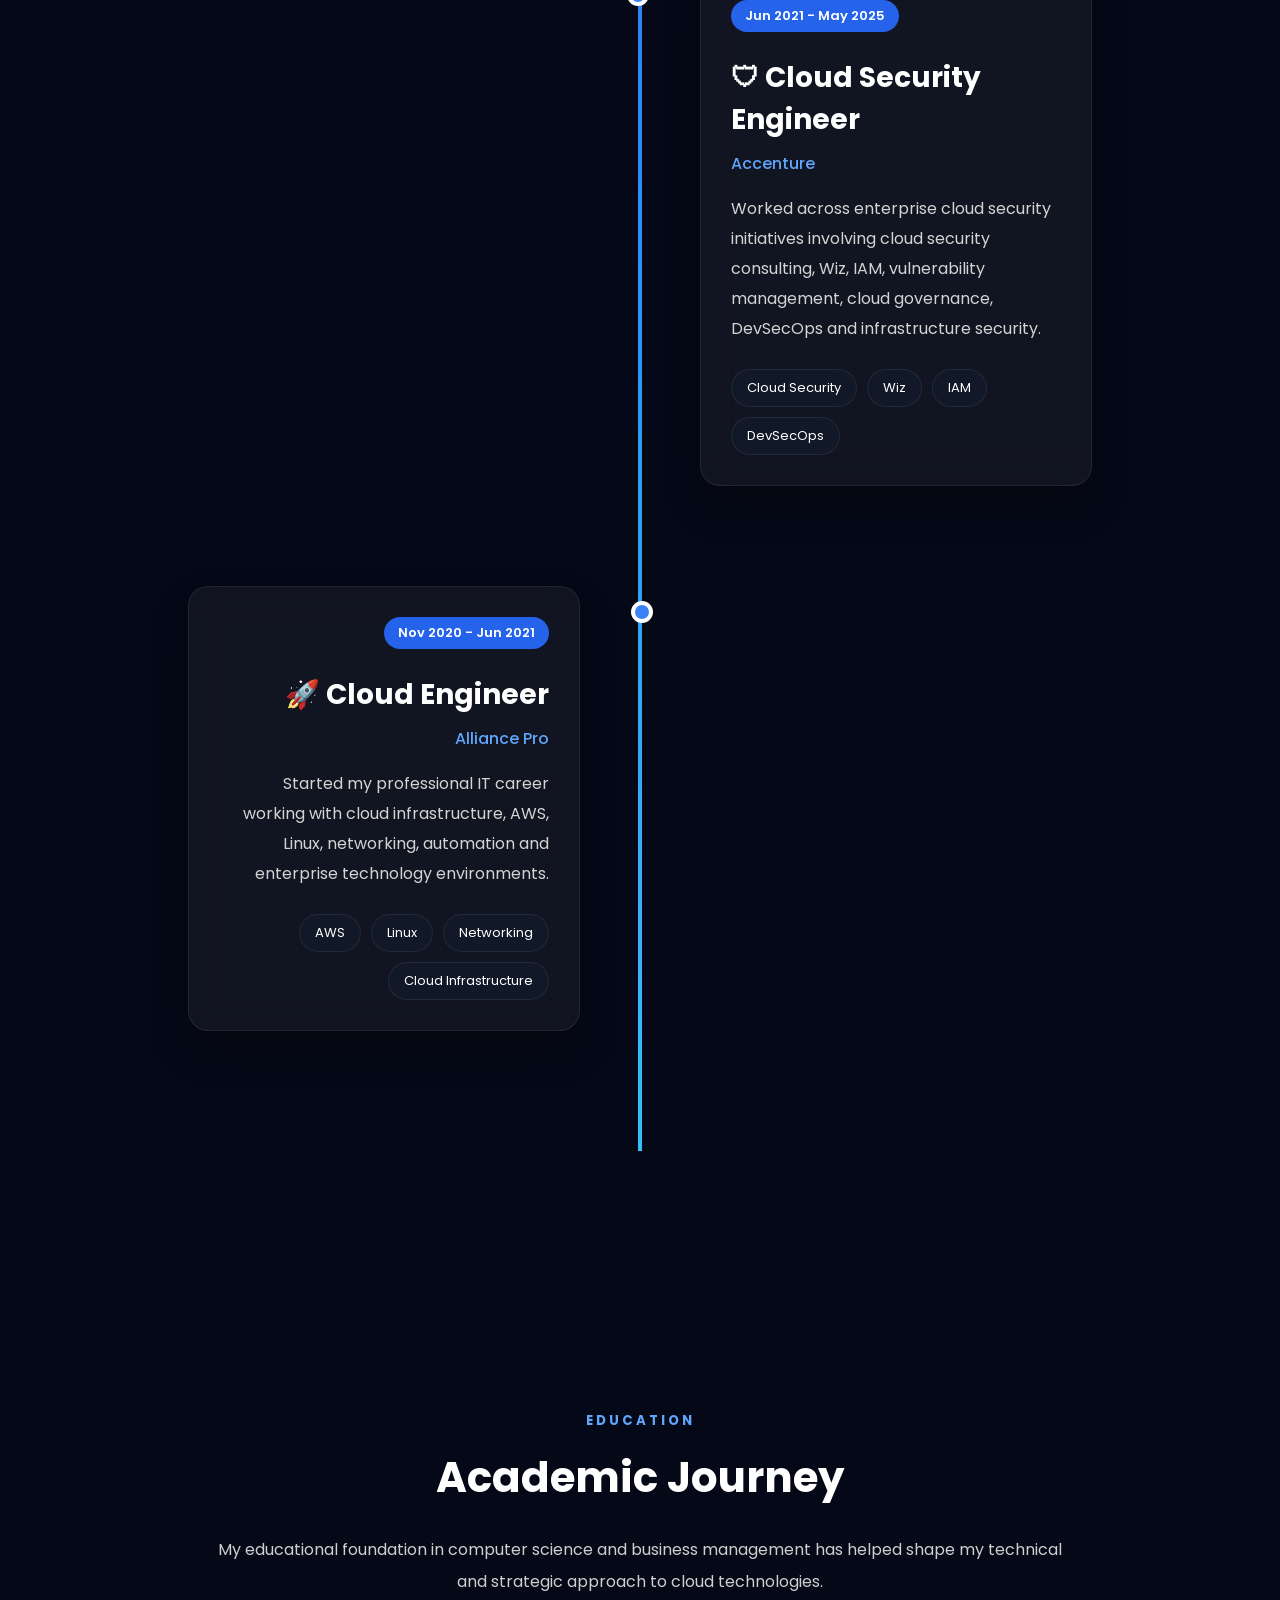
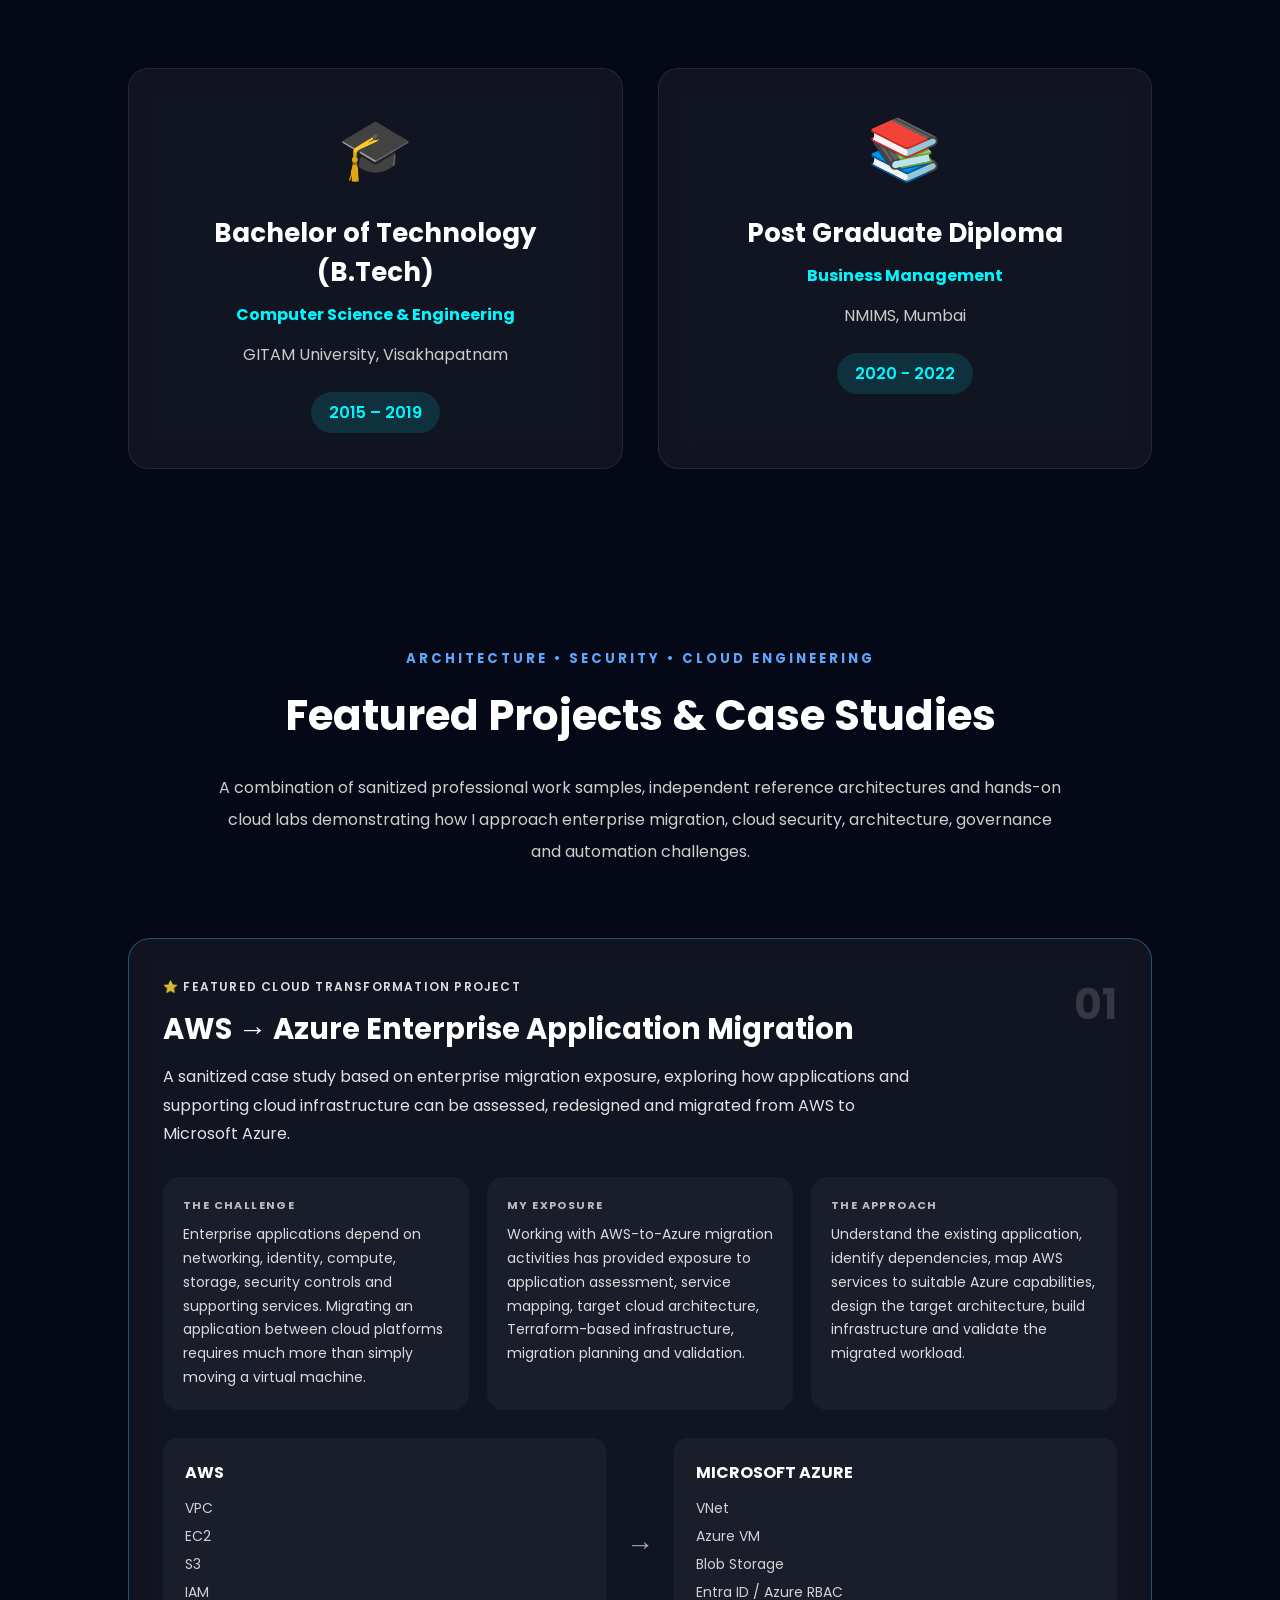
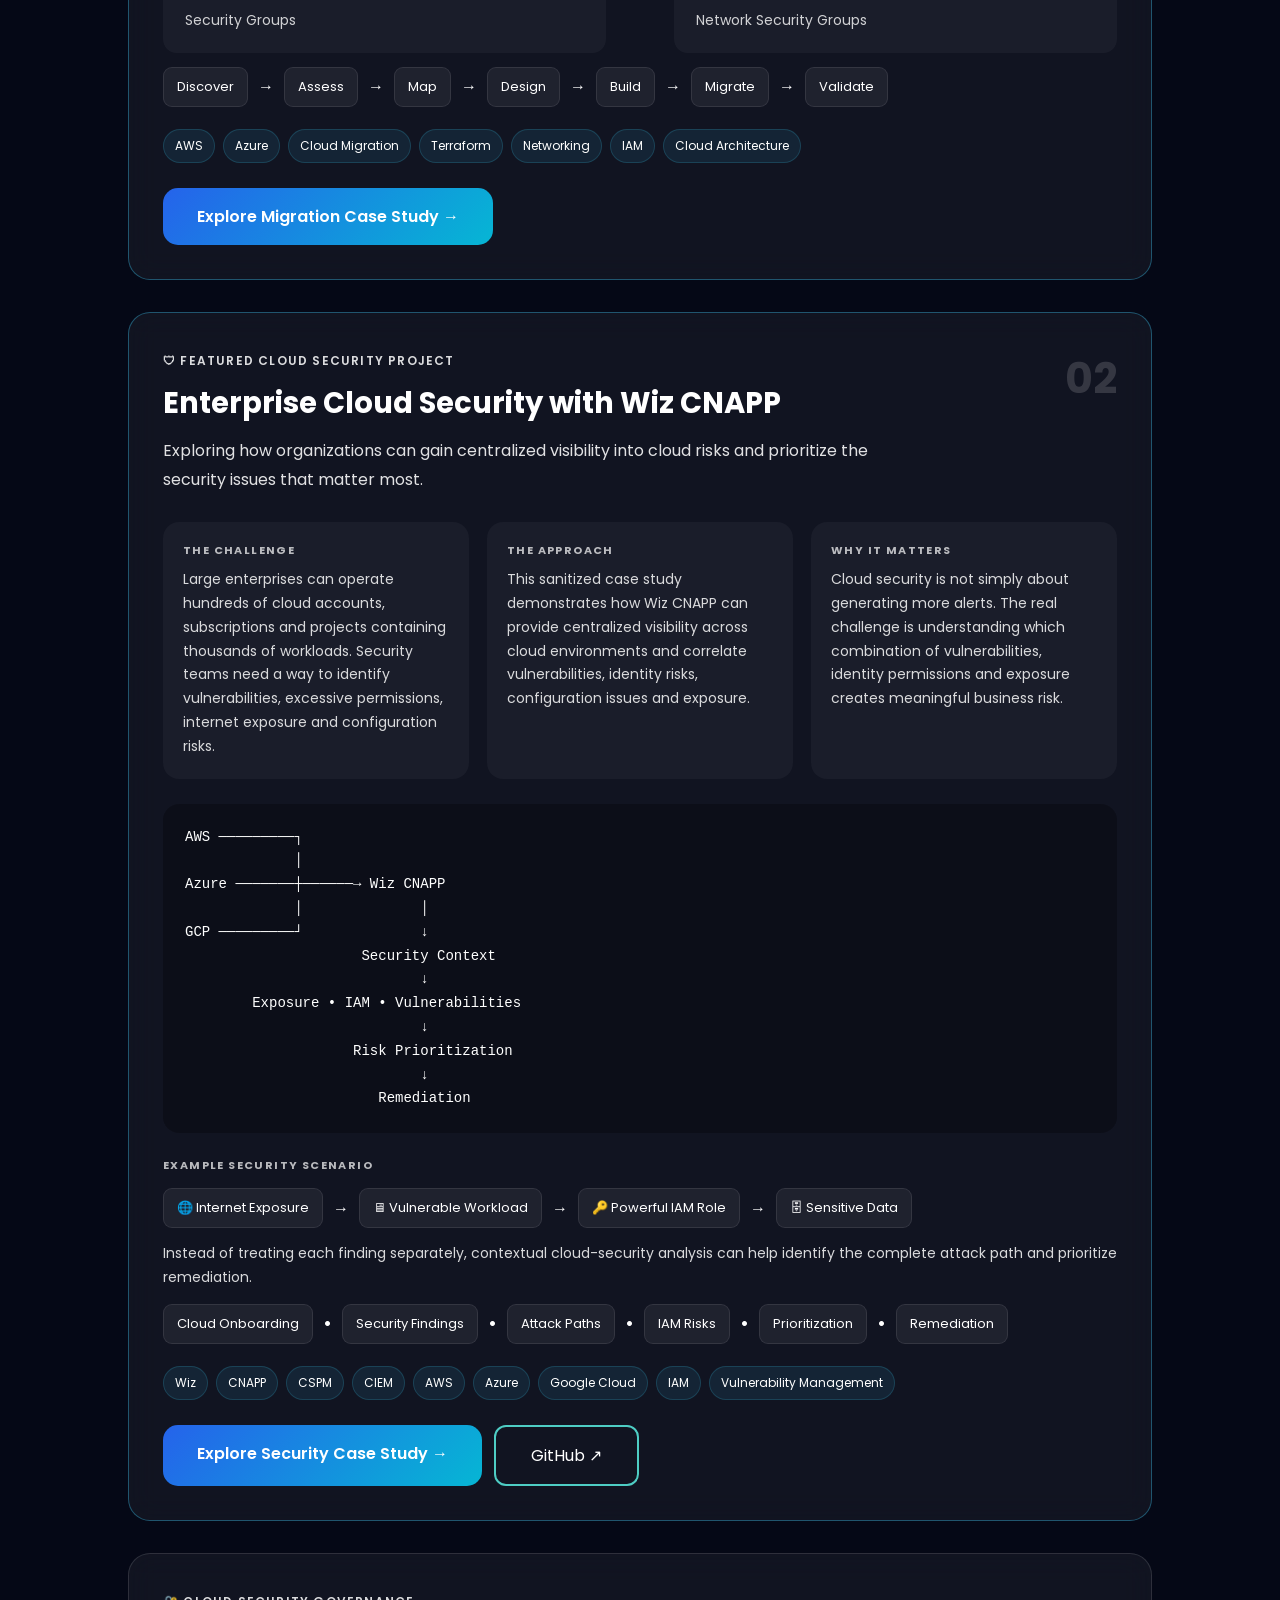
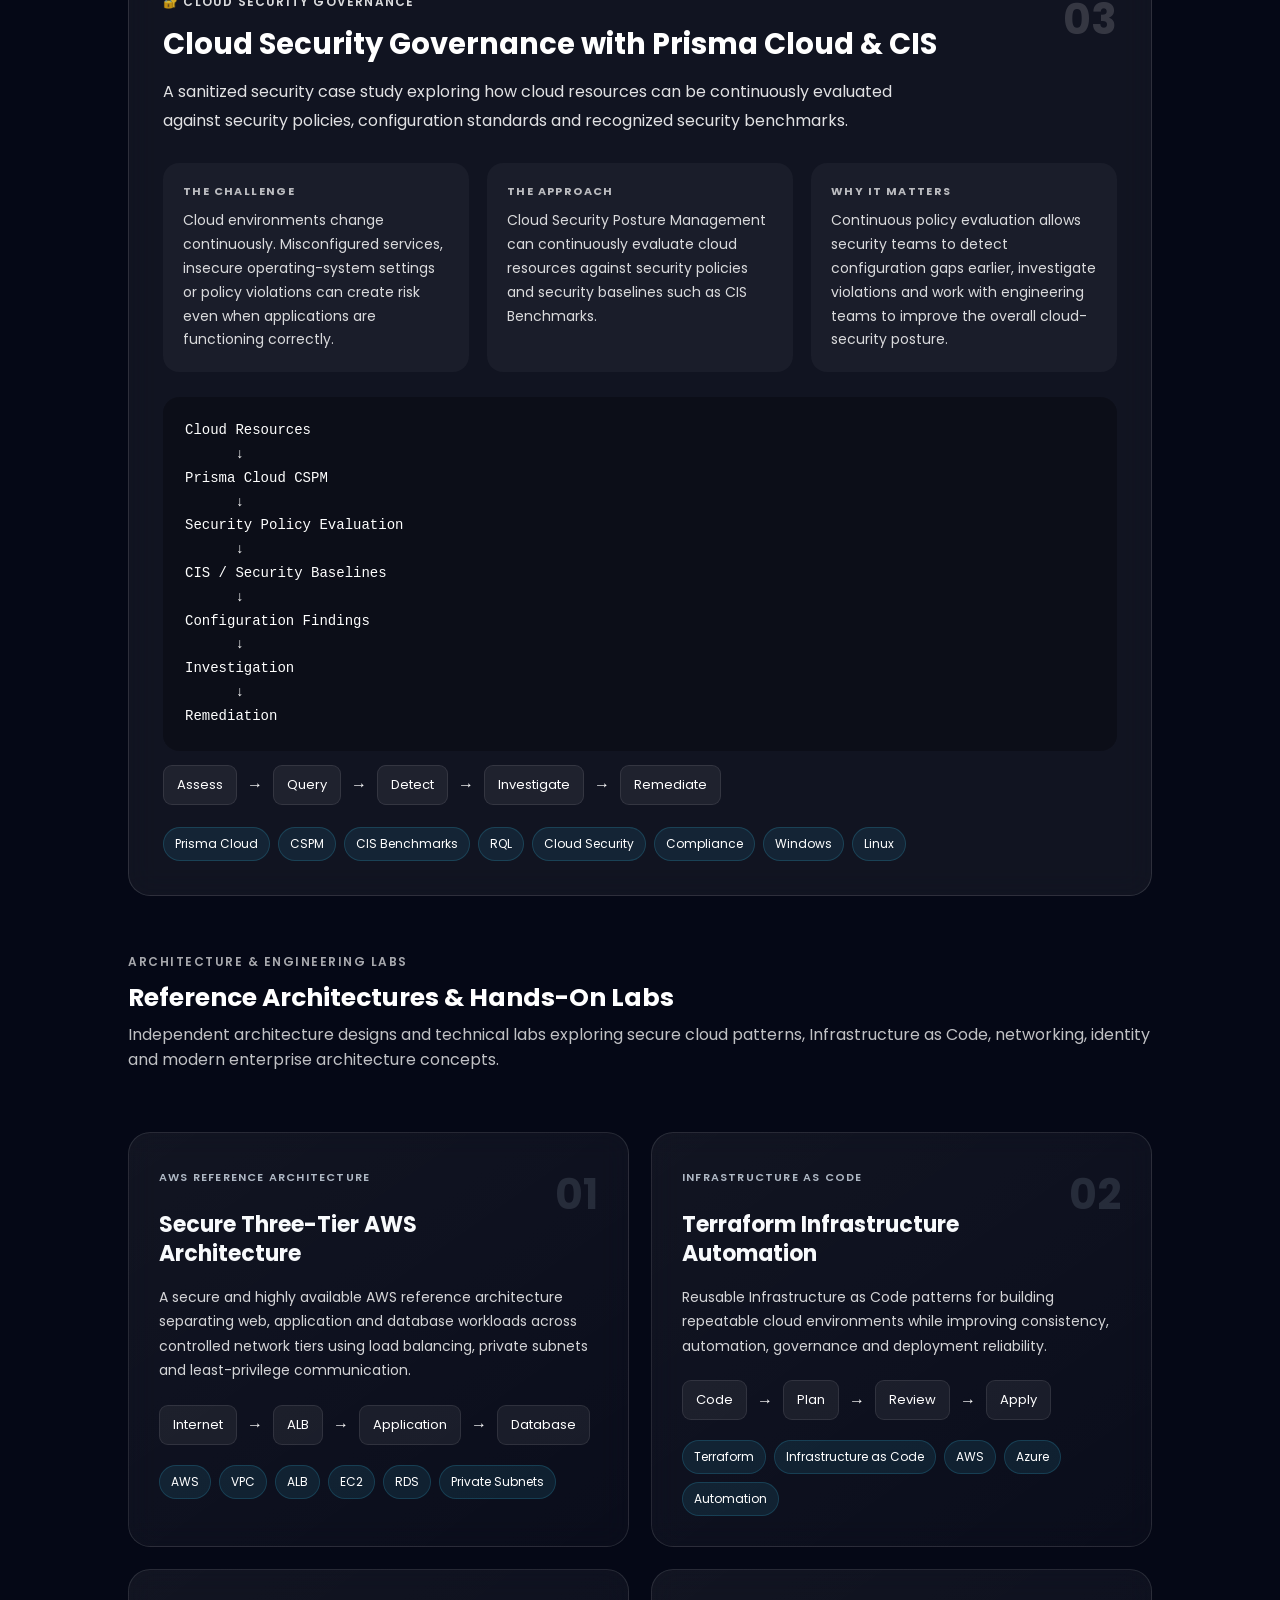
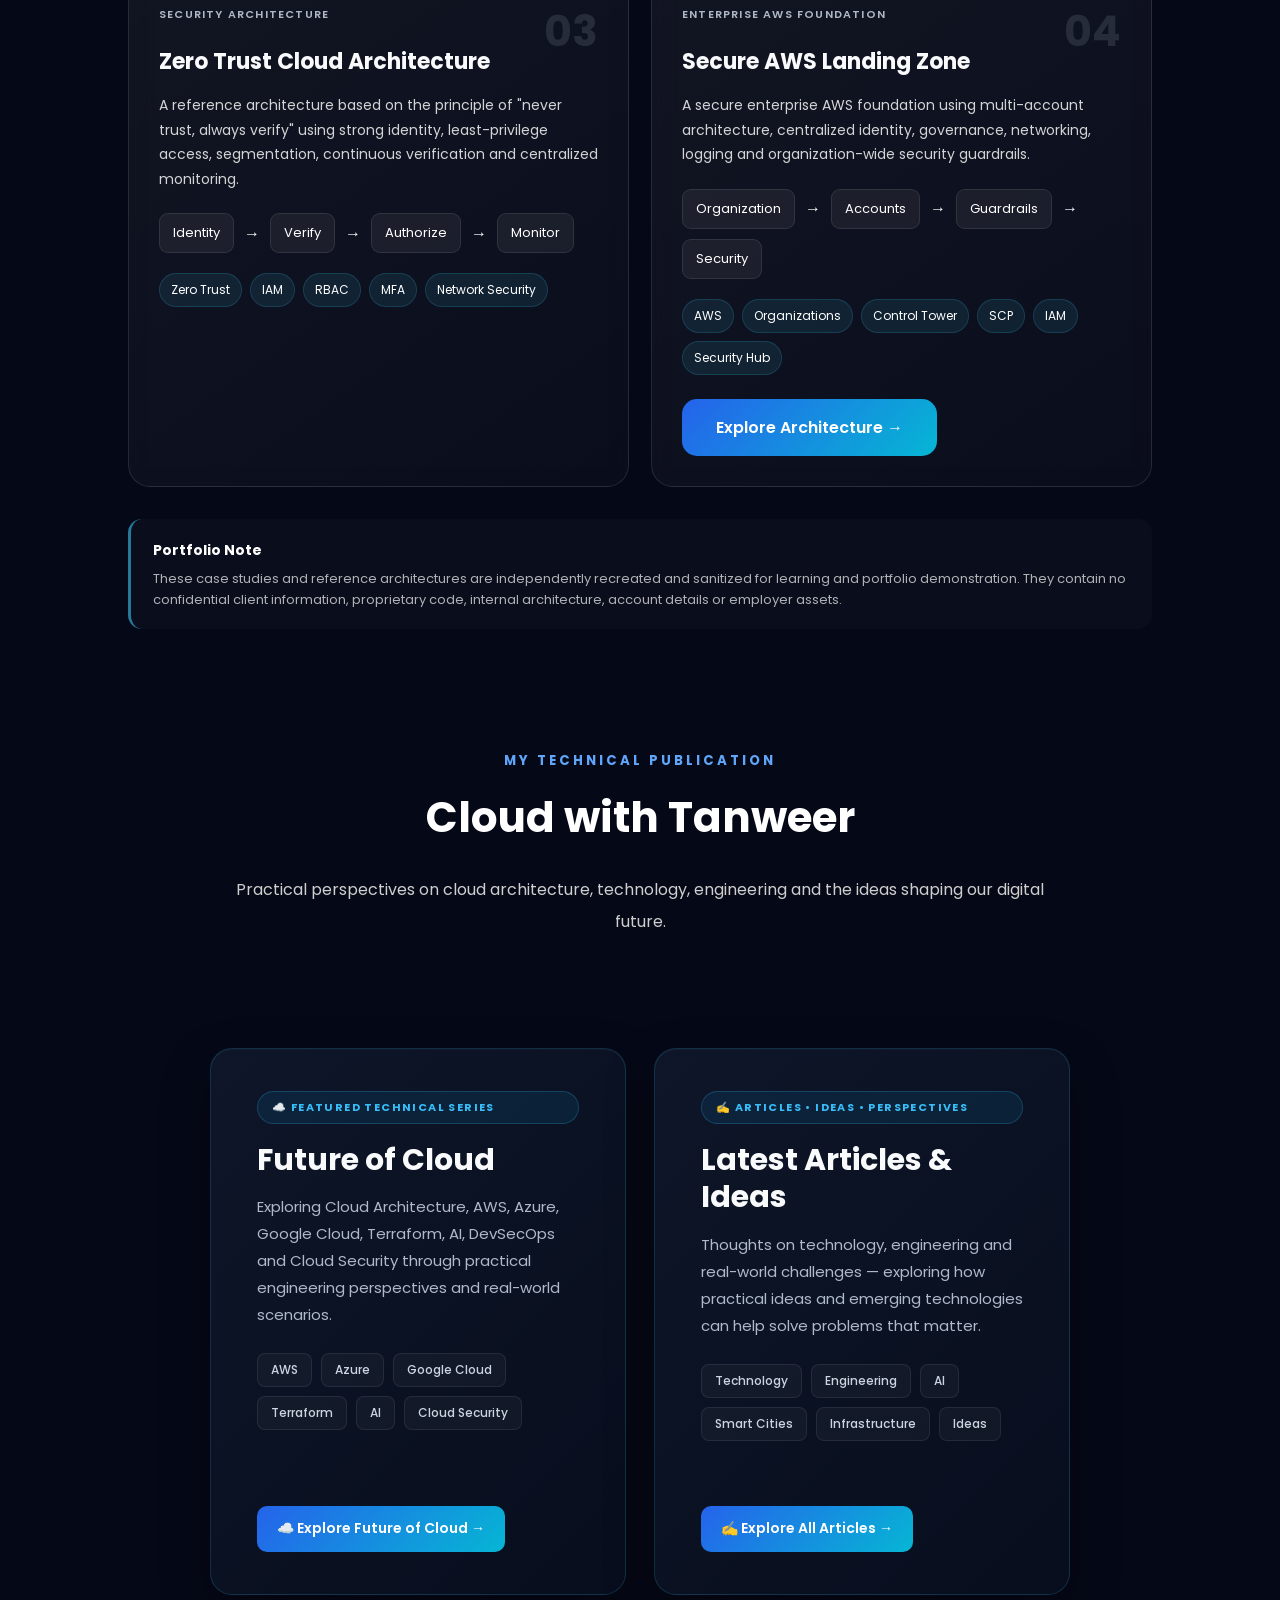
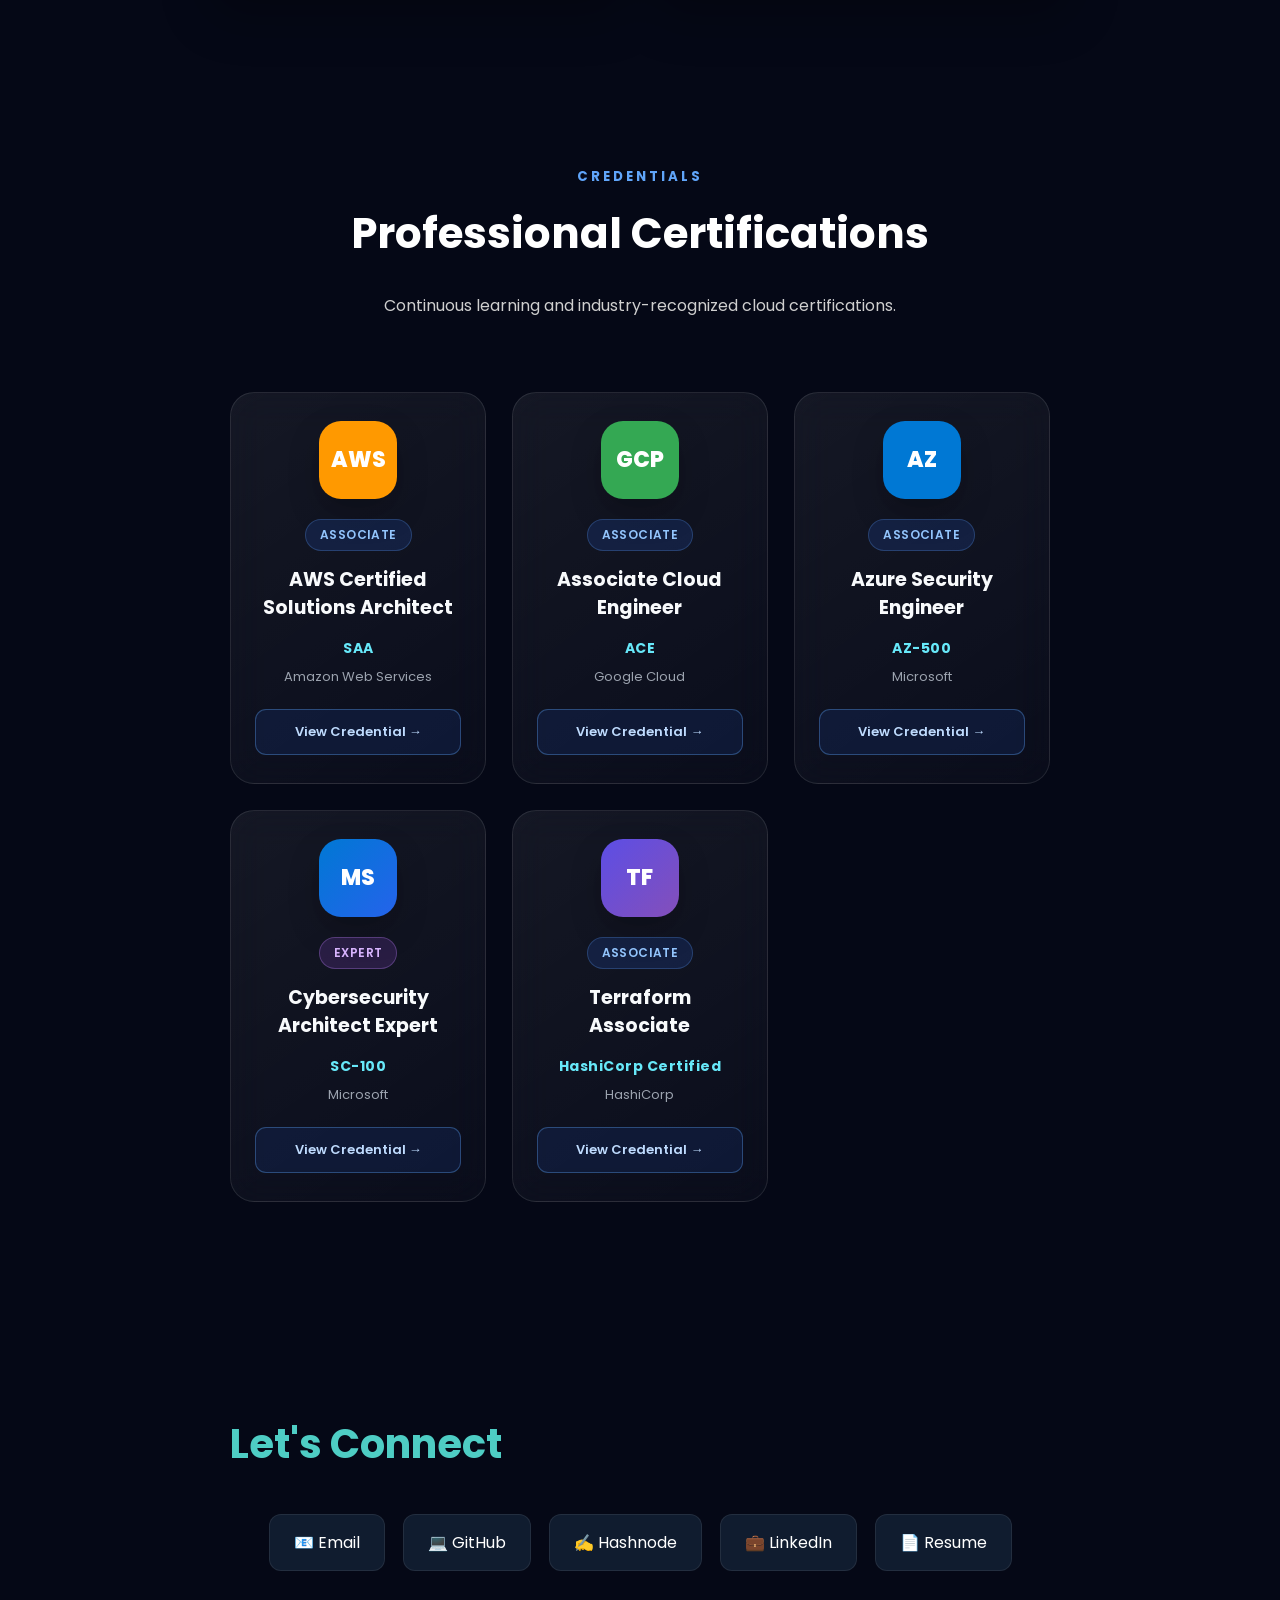
==== commit 1b8fe0c5: "Correct career journey and experience timeline" ====
--- a/index.html
+++ b/index.html
@@ -211,9 +211,8 @@
 
 <div class="mini-card">
 
-<h2 id="expCounter">7+</h2>
-
-<span>Years Experience</span>
+<h2 id="expCounter">6+</h2>
+<span>Years of IT Experience</span>
 
 </div>
 
@@ -247,165 +246,188 @@
 
 </section>
 
-    <!-- =====================================
+   <!-- =====================================
 MY JOURNEY
 ====================================== -->
 
 <section id="journey">
 
-<div class="section-heading">
-
-<h5>MY JOURNEY</h5>
-
-<h2>From Student to Cloud Architect</h2>
-
-<p class="subtitle">
-
-Every milestone represents continuous learning, new challenges,
-and the passion to build secure cloud solutions.
-
-</p>
-
-</div>
-
-<div class="journey">
-
-<div class="journey-item">
-
-<div class="journey-year">2015</div>
-
-<div class="journey-content">
-
-<h3>🎓 Started B.Tech</h3>
-
-<h4>GITAM University</h4>
-
-<p>
-
-Started my Computer Science Engineering journey and developed a
-strong foundation in programming, networking and software engineering.
-
-</p>
-
-</div>
-
-</div>
-
-<div class="journey-item">
-
-<div class="journey-year">2019</div>
-
-<div class="journey-content">
-
-<h3>💼 Began Professional Career</h3>
-
-<h4>Cloud Engineer</h4>
-
-<p>
-
-Started working with enterprise cloud technologies,
-Linux, AWS and automation while learning modern cloud architecture.
-
-</p>
-
-</div>
-
-</div>
-
-<div class="journey-item">
-
-<div class="journey-year">2021</div>
-
-<div class="journey-content">
-
-<h3>🛡 Joined Accenture</h3>
-
-<h4>Cloud Security Engineer</h4>
-
-<p>
-
-Worked on enterprise cloud security,
-multi-cloud governance,
-Wiz,
-Terraform,
-IAM,
-DevSecOps
-and vulnerability management.
-
-</p>
-
-</div>
-
-</div>
-
-<div class="journey-item">
-
-<div class="journey-year">2023</div>
-
-<div class="journey-content">
-
-<h3>🏆 Multi-Cloud Certifications</h3>
-
-<h4>AWS • Azure • Google Cloud</h4>
-
-<p>
-
-Earned multiple cloud certifications while expanding expertise
-across enterprise cloud platforms and cloud security.
-
-</p>
-
-</div>
-
-</div>
-
-<div class="journey-item">
-
-<div class="journey-year">2025</div>
-
-<div class="journey-content">
-
-<h3> Global Technology Company</h3>
-
-<h4>Cloud Architect</h4>
-
-<p>
-
-Working on enterprise cloud transformation,
-landing zones,
-security,
-automation
-and scalable cloud architecture.
-
-</p>
-
-</div>
-
-</div>
-
-<div class="journey-item">
-
-<div class="journey-year">2026</div>
-
-<div class="journey-content">
-
-<h3>🚀 Founded Nanobricks</h3>
-
-<h4>Building the Future</h4>
-
-<p>
-
-Started Nanobricks to mentor aspiring engineers,
-deliver cloud solutions,
-and create innovative technology experiences.
-
-</p>
-
-</div>
-
-</div>
-
-</div>
+    <div class="section-heading">
+
+        <h5>MY JOURNEY</h5>
+
+        <h2>From Student to Cloud Architect</h2>
+
+        <p class="subtitle">
+            Every milestone represents continuous learning, new challenges,
+            and the evolution of my journey across cloud engineering,
+            security and enterprise architecture.
+        </p>
+
+    </div>
+
+    <div class="journey">
+
+        <!-- 2015 -->
+
+        <div class="journey-item">
+
+            <div class="journey-year">2015</div>
+
+            <div class="journey-content">
+
+                <h3>🎓 Started B.Tech</h3>
+
+                <h4>GITAM University</h4>
+
+                <p>
+                    Started my Computer Science & Engineering journey,
+                    building a foundation in programming, networking
+                    and software engineering.
+                </p>
+
+            </div>
+
+        </div>
+
+
+        <!-- 2019 -->
+
+        <div class="journey-item">
+
+            <div class="journey-year">2019</div>
+
+            <div class="journey-content">
+
+                <h3>🎓 Completed B.Tech</h3>
+
+                <h4>Computer Science & Engineering</h4>
+
+                <p>
+                    Graduated from GITAM University with a Bachelor of Technology
+                    in Computer Science & Engineering.
+                </p>
+
+            </div>
+
+        </div>
+
+
+        <!-- 2020 -->
+
+        <div class="journey-item">
+
+            <div class="journey-year">2020</div>
+
+            <div class="journey-content">
+
+                <h3>💼 Started Professional Career</h3>
+
+                <h4>Alliance Pro</h4>
+
+                <p>
+                    Started my professional IT career in November 2020,
+                    gaining hands-on experience with cloud infrastructure,
+                    AWS, Linux, networking and enterprise environments.
+                </p>
+
+            </div>
+
+        </div>
+
+
+        <!-- 2021 -->
+
+        <div class="journey-item">
+
+            <div class="journey-year">2021</div>
+
+            <div class="journey-content">
+
+                <h3>🛡 Joined Accenture</h3>
+
+                <h4>Cloud Security Engineer</h4>
+
+                <p>
+                    Joined Accenture in June 2021 and expanded my experience
+                    across enterprise cloud security, multi-cloud governance,
+                    Wiz, IAM, Terraform, DevSecOps and vulnerability management.
+                </p>
+
+            </div>
+
+        </div>
+
+
+        <!-- 2023 -->
+
+        <div class="journey-item">
+
+            <div class="journey-year">2023</div>
+
+            <div class="journey-content">
+
+                <h3>🏆 Multi-Cloud Certifications</h3>
+
+                <h4>AWS • Azure • Google Cloud</h4>
+
+                <p>
+                    Earned multiple industry-recognized cloud certifications
+                    while expanding my expertise across enterprise cloud
+                    platforms, architecture and security.
+                </p>
+
+            </div>
+
+        </div>
+
+
+        <!-- 2025 -->
+
+        <div class="journey-item">
+
+            <div class="journey-year">2025</div>
+
+            <div class="journey-content">
+
+                <h3>☁️ Global Technology Company</h3>
+
+                <h4>Cloud Architect</h4>
+
+                <p>
+                    Started my current role in May 2025, working on enterprise
+                    cloud transformation, multi-cloud architecture, landing zones,
+                    security, automation and scalable cloud platforms.
+                </p>
+
+            </div>
+
+        </div>
+
+
+        <!-- 2026 -->
+
+        <div class="journey-item">
+
+            <div class="journey-year">2026</div>
+
+            <div class="journey-content">
+
+                <h3>🚀 Founded Nanobricks</h3>
+
+                <h4>Building the Future</h4>
+
+                <p>
+                    Founded Nanobricks to mentor aspiring engineers,
+                    deliver technology solutions and create practical
+                    learning experiences around modern technologies.
+                </p>
+
+            </div>
+
+        </div>
+
+    </div>
 
 </section>
 
@@ -566,144 +588,123 @@
 
 <section id="experience">
 
-<div class="section-heading">
-
-<h5>CAREER JOURNEY</h5>
-
-<h2>Professional Experience</h2>
-
-<p class="subtitle">
-
-Building enterprise cloud platforms, automation and secure
-multi-cloud solutions.
-
-</p>
-
-</div>
-
-<div class="timeline">
-
-<div class="timeline-line"></div>
-
-<div class="timeline-item left">
-
-<div class="timeline-dot"></div>
-
-<div class="timeline-card">
-
-<span class="year">2025 - Present</span>
-
-<h3>☁️ Cloud Architect</h3>
-
-<h4>Global Technology Company</h4>
-
-<p>
-
-Designing enterprise cloud architecture across AWS,
-Azure and Google Cloud.
-
-Driving automation, landing zones,
-security and cloud modernization initiatives.
-
-</p>
-
-<div class="tags">
-
-<span>AWS</span>
-
-<span>Azure</span>
-
-<span>GCP</span>
-
-<span>Terraform</span>
-
-</div>
-
-</div>
-
-</div>
-
-<div class="timeline-item right">
-
-<div class="timeline-dot"></div>
-
-<div class="timeline-card">
-
-<span class="year">2021 - 2025</span>
-
-<h3>🛡 Cloud Security Engineer</h3>
-
-<h4>Accenture</h4>
-
-<p>
-
-Worked on Cloud Security Consulting,
-Wiz, DevSecOps,
-Cloud Governance,
-IAM,
-Infrastructure Security,
-Automation
-and Vulnerability Management.
-
-</p>
-
-<div class="tags">
-
-<span>Cloud Security</span>
-
-<span>Wiz</span>
-
-<span>IAM</span>
-
-<span>DevSecOps</span>
-
-</div>
-
-</div>
-
-</div>
-
-<div class="timeline-item left">
-
-<div class="timeline-dot"></div>
-
-<div class="timeline-card">
-
-<span class="year">2019 - 2021</span>
-
-<h3>🚀 Cloud Engineer</h3>
-
-<h4>Enterprise Projects</h4>
-
-<p>
-
-Started cloud journey by building
-AWS infrastructure,
-automation,
-Linux administration,
-networking,
-cloud migrations
-and production deployments.
-
-</p>
-
-<div class="tags">
-
-<span>Linux</span>
-
-<span>AWS</span>
-
-<span>Python</span>
-
-<span>Networking</span>
-
-</div>
-
-</div>
-
-</div>
-
-</div>
+    <div class="section-heading">
+
+        <h5>CAREER JOURNEY</h5>
+
+        <h2>Professional Experience</h2>
+
+        <p class="subtitle">
+            Building enterprise cloud platforms, automation and secure
+            multi-cloud solutions.
+        </p>
+
+    </div>
+
+
+    <div class="timeline">
+
+        <div class="timeline-line"></div>
+
+
+        <!-- CURRENT ROLE -->
+
+        <div class="timeline-item left">
+
+            <div class="timeline-dot"></div>
+
+            <div class="timeline-card">
+
+                <span class="year">May 2025 - Present</span>
+
+                <h3>☁️ Cloud Architect</h3>
+
+                <h4>Global Technology Company</h4>
+
+                <p>
+                    Working on enterprise cloud transformation across AWS,
+                    Microsoft Azure and Google Cloud, with a focus on
+                    architecture, infrastructure automation, landing zones,
+                    security and cloud modernization.
+                </p>
+
+                <div class="tags">
+                    <span>AWS</span>
+                    <span>Azure</span>
+                    <span>GCP</span>
+                    <span>Terraform</span>
+                </div>
+
+            </div>
+
+        </div>
+
+
+        <!-- ACCENTURE -->
+
+        <div class="timeline-item right">
+
+            <div class="timeline-dot"></div>
+
+            <div class="timeline-card">
+
+                <span class="year">Jun 2021 - May 2025</span>
+
+                <h3>🛡 Cloud Security Engineer</h3>
+
+                <h4>Accenture</h4>
+
+                <p>
+                    Worked across enterprise cloud security initiatives
+                    involving cloud security consulting, Wiz, IAM,
+                    vulnerability management, cloud governance,
+                    DevSecOps and infrastructure security.
+                </p>
+
+                <div class="tags">
+                    <span>Cloud Security</span>
+                    <span>Wiz</span>
+                    <span>IAM</span>
+                    <span>DevSecOps</span>
+                </div>
+
+            </div>
+
+        </div>
+
+
+        <!-- ALLIANCE PRO -->
+
+        <div class="timeline-item left">
+
+            <div class="timeline-dot"></div>
+
+            <div class="timeline-card">
+
+                <span class="year">Nov 2020 - Jun 2021</span>
+
+                <h3>🚀 Cloud Engineer</h3>
+
+                <h4>Alliance Pro</h4>
+
+                <p>
+                    Started my professional IT career working with
+                    cloud infrastructure, AWS, Linux, networking,
+                    automation and enterprise technology environments.
+                </p>
+
+                <div class="tags">
+                    <span>AWS</span>
+                    <span>Linux</span>
+                    <span>Networking</span>
+                    <span>Cloud Infrastructure</span>
+                </div>
+
+            </div>
+
+        </div>
+
+    </div>
 
 </section>
 
